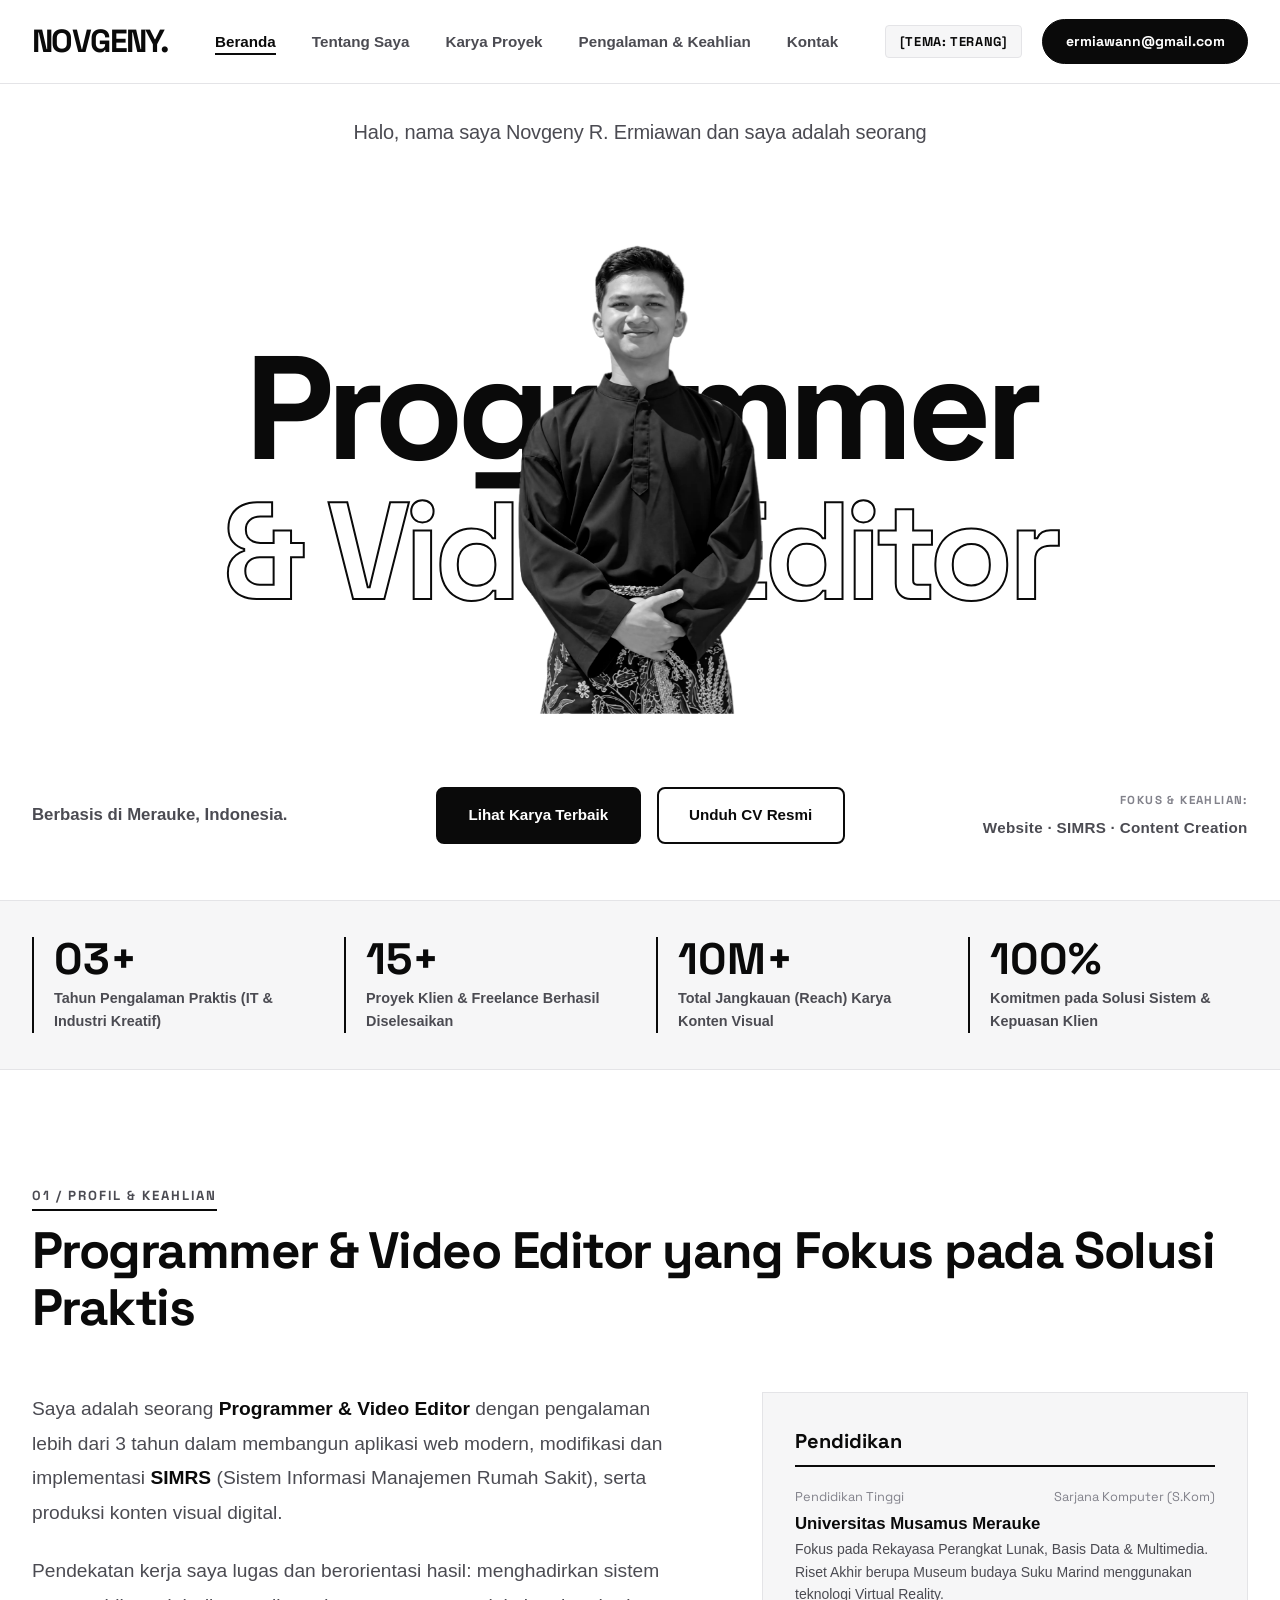
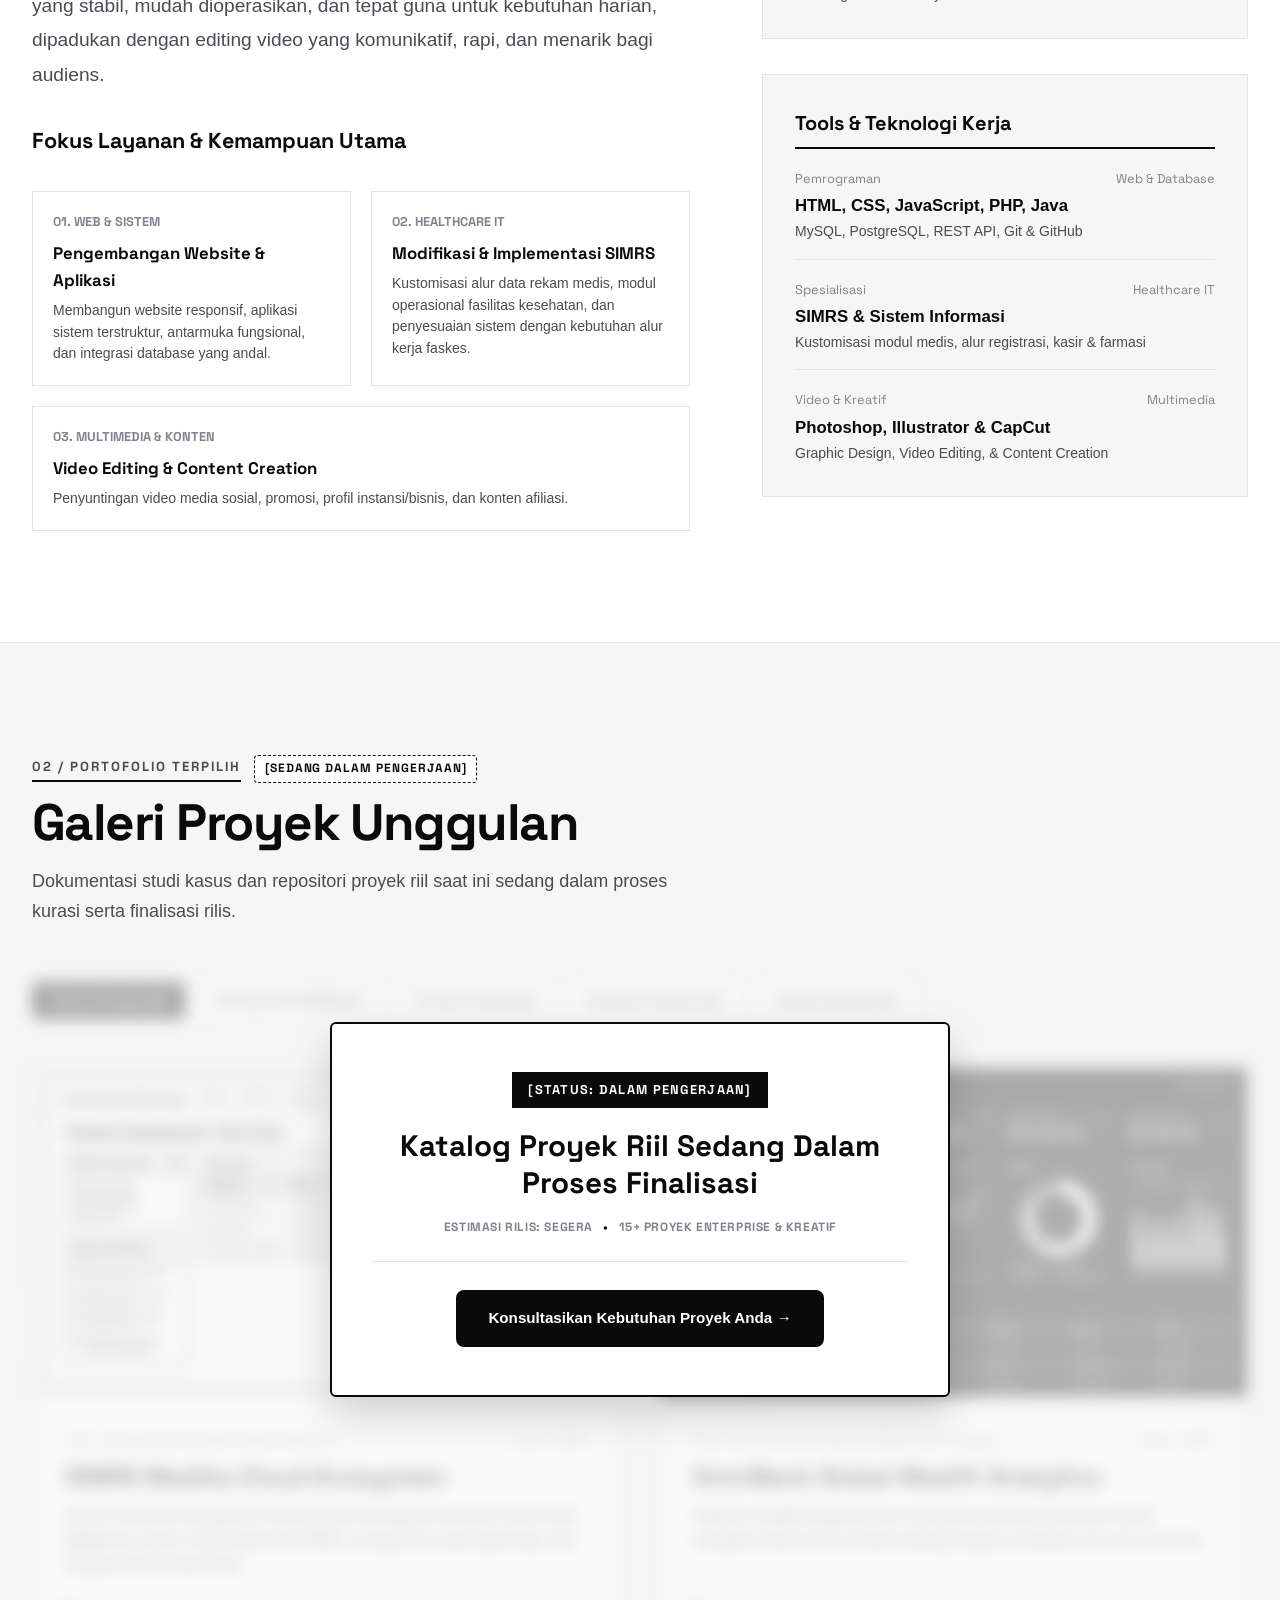
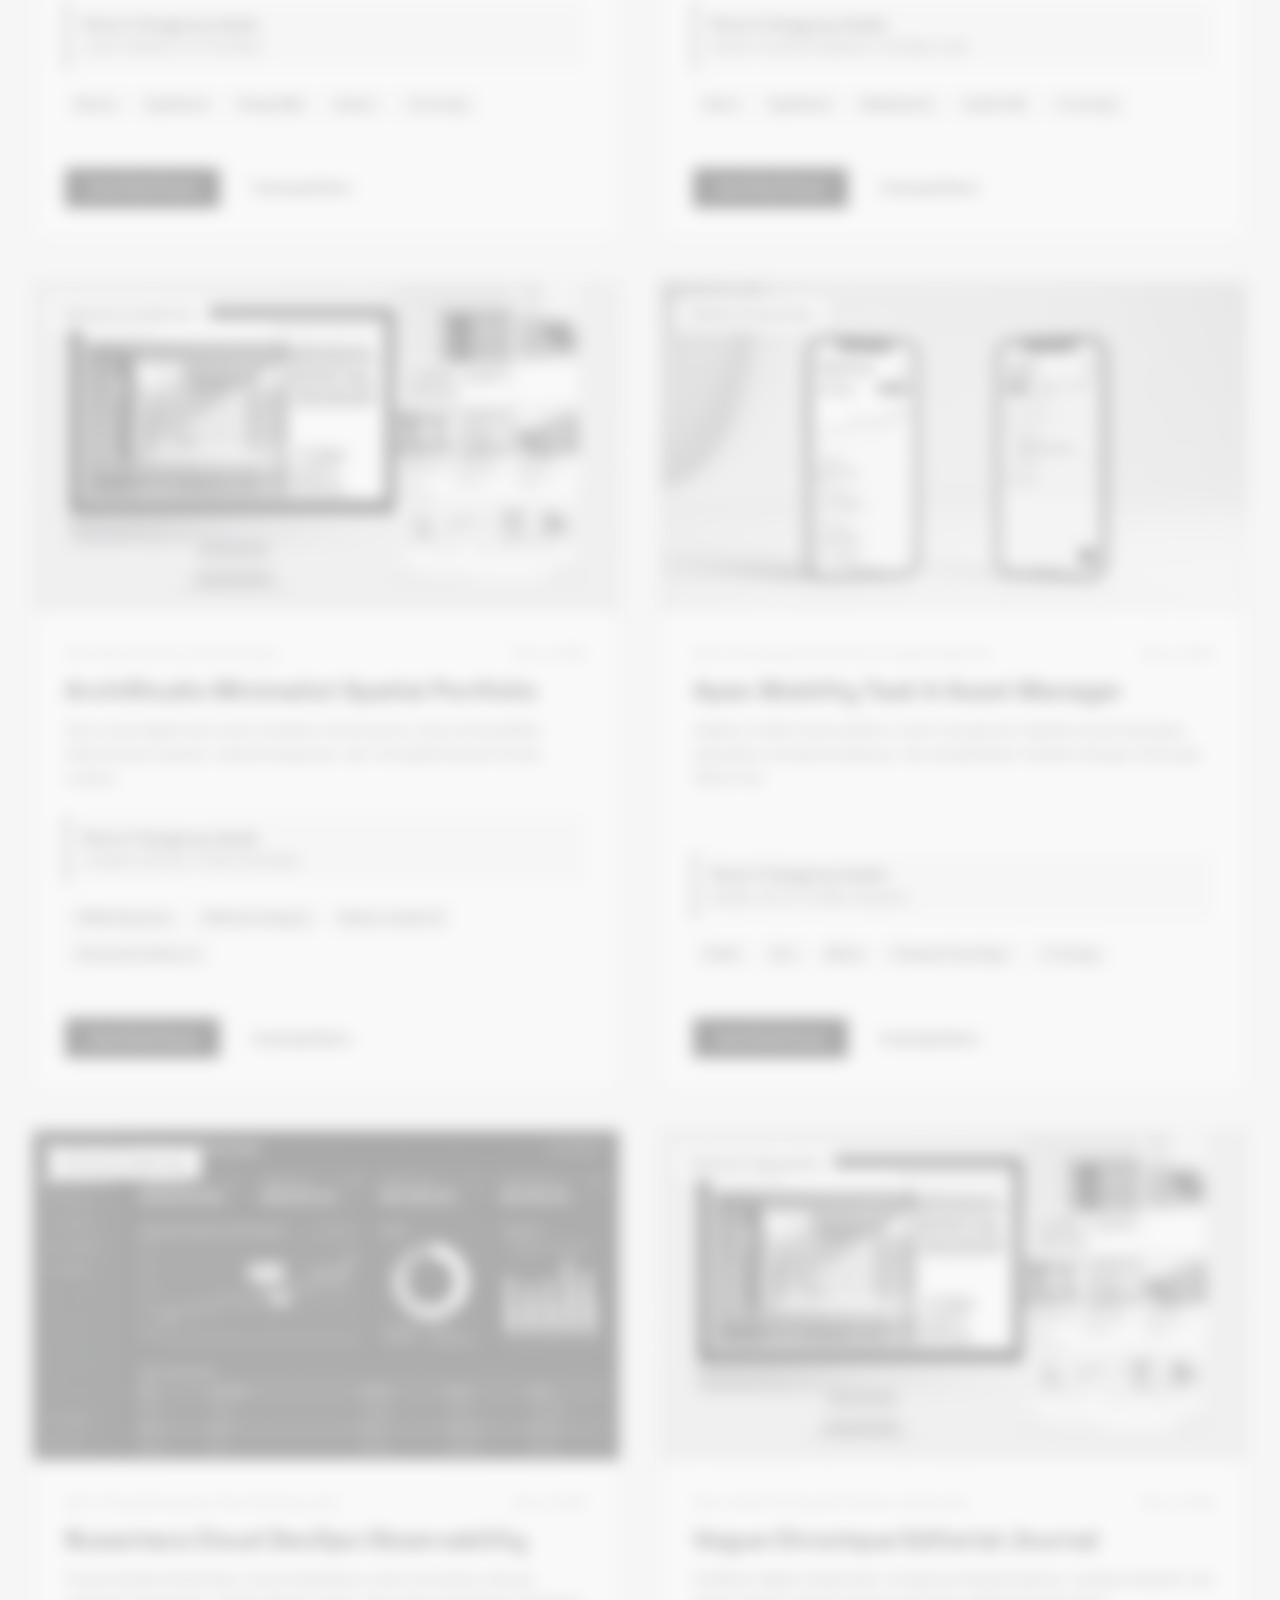
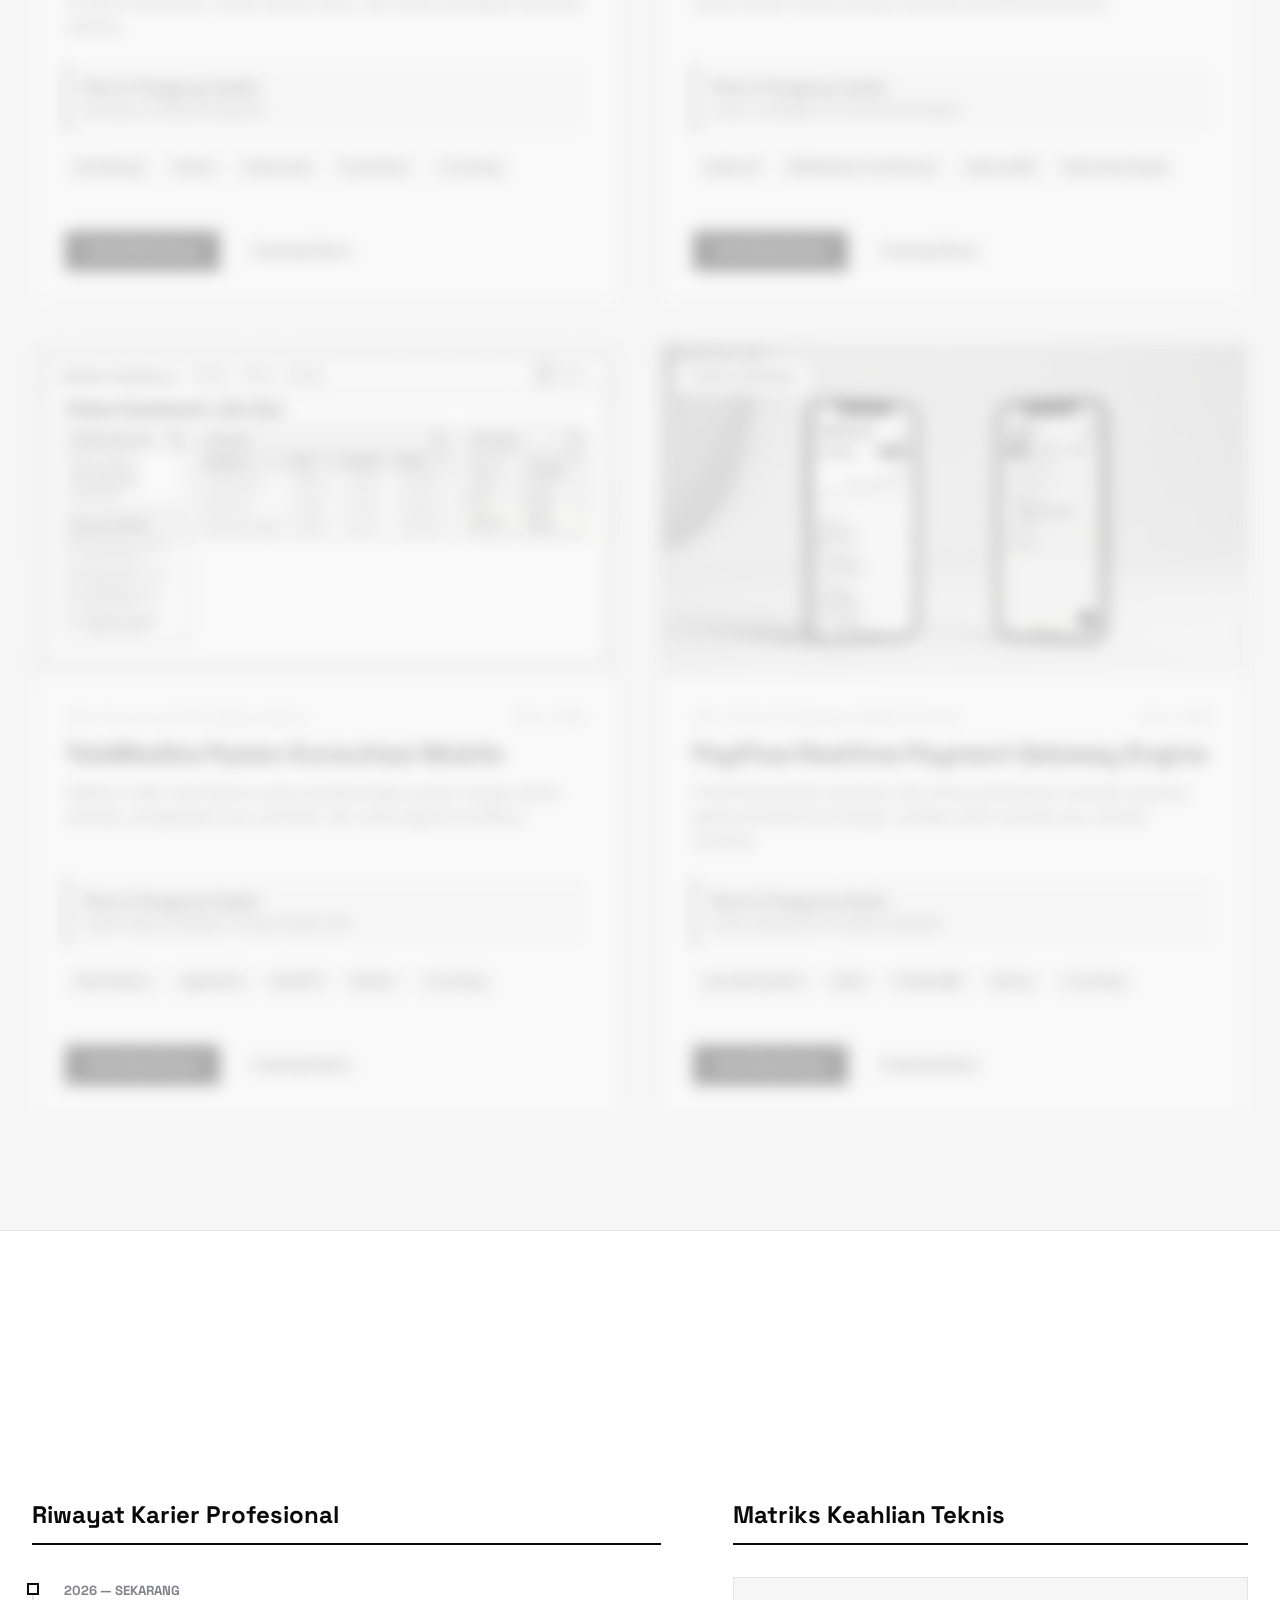
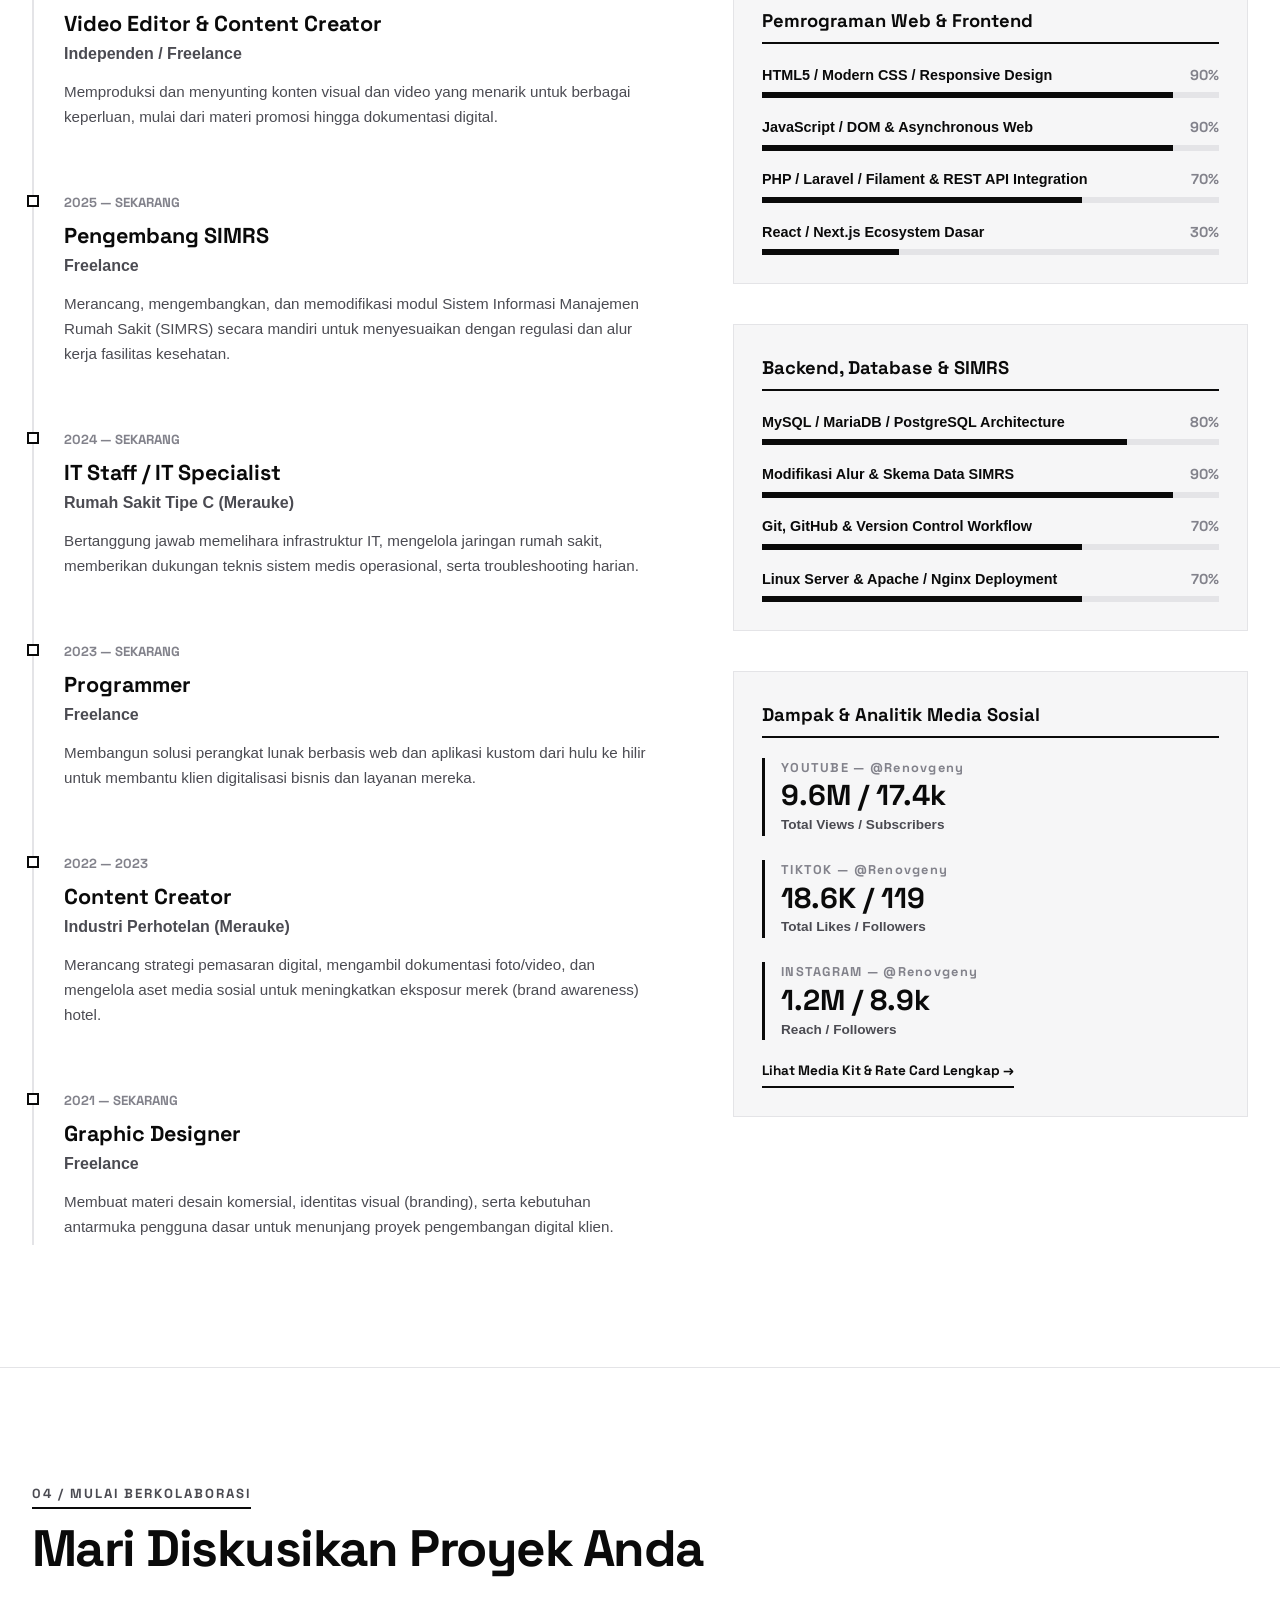
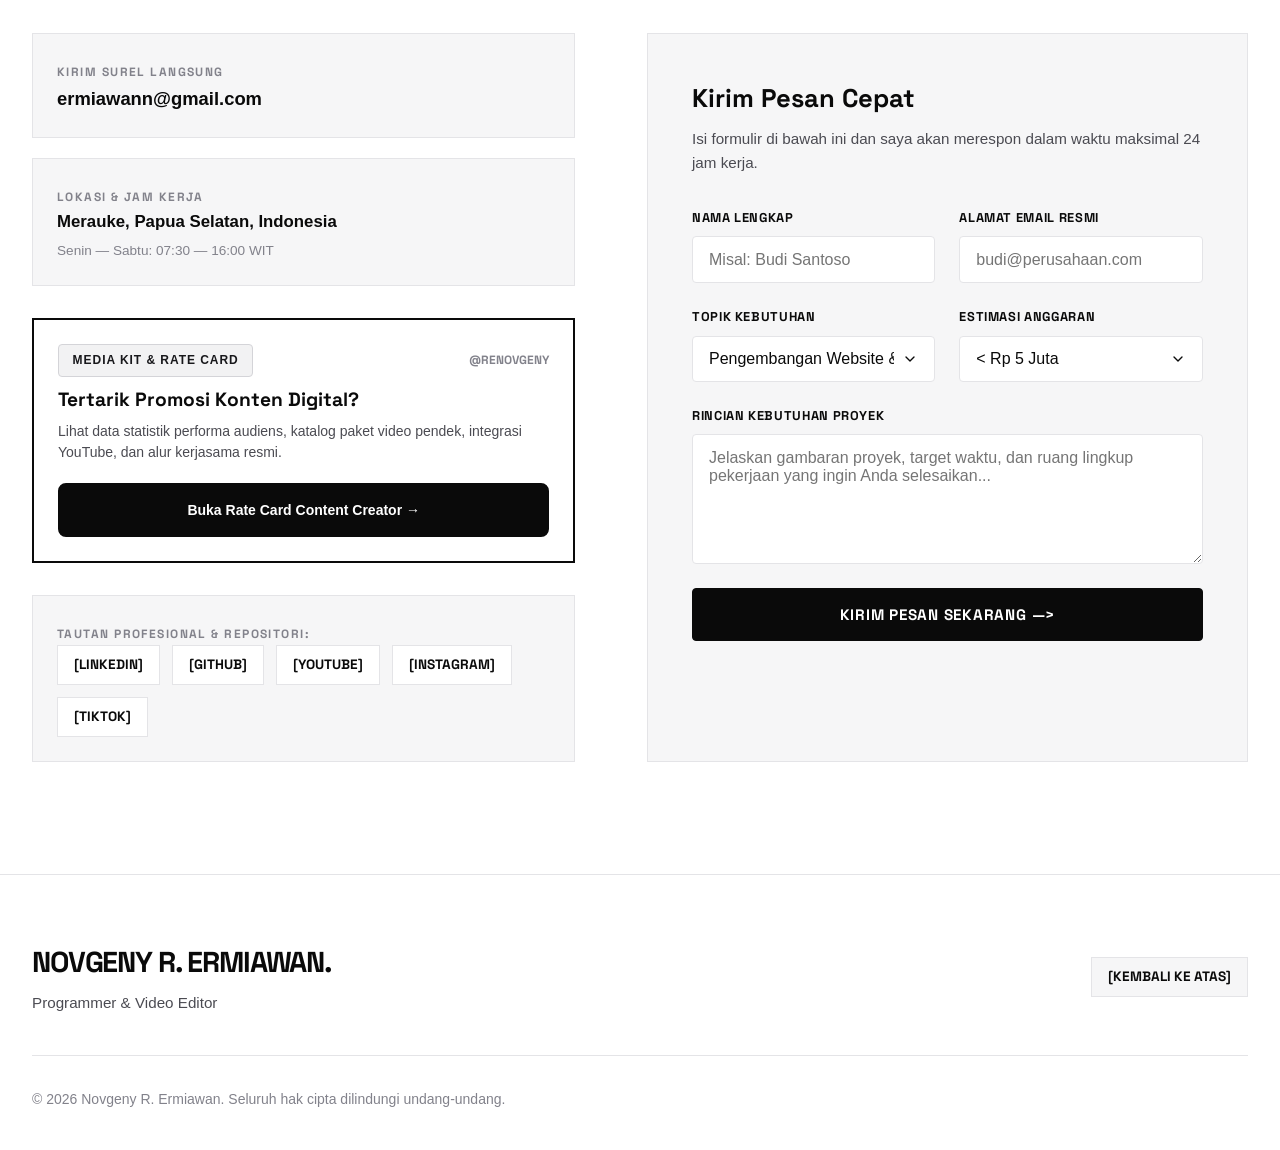
==== index.html @ 92c58985 "berikan penanda proyek rill masih dalam proses" ====
<!DOCTYPE html>
<html lang="id">

<head>
  <meta charset="UTF-8">
  <meta name="viewport" content="width=device-width, initial-scale=1.0">
  <title>Novgeny R. Ermiawan — Programmer & Video Editor</title>
  <meta name="description"
    content="Portofolio resmi Novgeny R. Ermiawan: Programmer, Video Editor, dan Fullstack Developer yang berfokus pada website, SIMRS terintegrasi, dan content creation.">
  <meta name="keywords"
    content="Programmer, Video Editor, Fullstack Developer, Web Designer, SIMRS, Content Creation, Portofolio Novgeny R. Ermiawan">
  <meta name="author" content="Novgeny R. Ermiawan">

  <!-- Favicon / Tab Icon -->
  <link rel="icon" type="image/png" href="assets/images/logo.png">
  <link rel="apple-touch-icon" href="assets/images/logo.png">

  <!-- Google Fonts: Inter, Space Grotesk, Plus Jakarta Sans -->
  <link rel="preconnect" href="https://fonts.googleapis.com">
  <link rel="preconnect" href="https://fonts.gstatic.com" crossorigin>
  <link href="https://fonts.googleapis.com/css2?family=Space+Grotesk:wght@300..700&display=swap" rel="stylesheet">
  <!-- <link
    href="https://fonts.googleapis.com/css2?family=Plus+Jakarta+Sans:wght@400;500;600;700;800&family=Space+Grotesk:wght@500;700&family=Inter:wght@700;800;900&display=swap"
    rel="stylesheet"> -->

  <!-- Custom Stylesheet (Zero gradients, Zero icons, Zero logos) -->
  <link rel="stylesheet" href="css/style.css?v=2.4">
</head>

<body>

  <!-- ==========================================================================
       TOP NAVIGATION BAR (Pure Typography, No Icons, No Graphic Logo)
       ========================================================================== -->
  <header class="header" id="top">
    <div class="container">
      <nav class="nav-wrapper">
        <!-- Pure Typography Wordmark (No Logo Graphic) -->
        <a href="#beranda" class="brand-name">
          Novgeny<span class="brand-dot">.</span>
        </a>

        <!-- Main Navigation Links -->
        <ul class="nav-links" id="navLinks">
          <li><a href="#beranda" class="nav-link active">Beranda</a></li>
          <li><a href="#tentang" class="nav-link">Tentang Saya</a></li>
          <li><a href="#proyek" class="nav-link">Karya Proyek</a></li>
          <li><a href="#pengalaman-keahlian" class="nav-link">Pengalaman & Keahlian</a></li>
          <!-- <li><a href="#testimoni" class="nav-link">Testimoni</a></li> -->
          <li><a href="#kontak" class="nav-link">Kontak</a></li>
        </ul>

        <!-- Action Items: Theme Toggle & Direct Contact Button -->
        <div class="nav-actions">
          <button class="theme-toggle-btn" id="themeToggleBtn" aria-label="Ganti Tema Tampilan">
            [TEMA: TERANG]
          </button>
          <a href="#kontak" class="nav-cta-btn nav-email-desktop">
            ermiawann@gmail.com
          </a>
          <button class="mobile-menu-btn" id="mobileMenuBtn" aria-label="Buka Menu Navigasi">
            [MENU]
          </button>
        </div>
      </nav>
    </div>
  </header>

  <!-- ==========================================================================
       HERO SECTION (Replicating exact layout and impact of reference image)
       ========================================================================== -->
  <section class="hero-section" id="beranda">
    <div class="container hero-top">
      <p class="hero-intro-text">
        Halo, nama saya <span class="hero-intro-nfame">Novgeny R. Ermiawan</span> dan saya adalah seorang
      </p>
    </div>

    <!-- Massive Typographic Poster Layer + Central Ofverlapping Portrait -->
    <div class="hero-center-stage">
      <div class="hero-typography-layer">
        <h1 class="hero-title-solid"><span class="hero-title-text" role="button" tabindex="0" title="Klik untuk membuat foto transparan &amp; blur">Programmer</span></h1>
        <h2 class="hero-title-outlined"><span class="hero-title-text" role="button" tabindex="0" title="Klik untuk membuat foto transparan &amp; blur">&amp; Video Editor</span></h2>
      </div>

      <!-- Center Portrait Photo (Layered above text with pure transparent cutout) -->
      <div class="hero-portrait-wrapper">
        <img src="assets/images/hero_portrait_renov.webp"
          alt="Foto Profil Novgeny R. Ermiawan - Programmer & Video Editor" class="hero-portrait-img">
      </div>
    </div>

    <!-- Hero Bottom Bar: Location, Dual CTAs, Clients List -->
    <div class="container hero-bottom-grid">
      <div class="hero-location-text">
        Berbasis di Merauke, Indonesia.
      </div>

      <div class="hero-cta-group">
        <a href="#proyek" class="btn-hero-solid">
          Lihat Karya Terbaik
        </a>
        <a href="#" class="btn-hero-outline" data-action="download-cv">
          Unduh CV Resmi
        </a>
      </div>

      <div class="hero-clients-block">
        <span class="hero-clients-label">Fokus &amp; Keahlian:</span>
        <span class="hero-clients-list">Website &middot; SIMRS &middot; Content Creation</span>
      </div>
    </div>
  </section>

  <!-- ==========================================================================
       QUICK METRICS STRIP
       ========================================================================== -->
  <section class="metrics-strip">
    <div class="container">
      <div class="metrics-grid">
        <div class="metric-card">
          <div class="metric-number">03+</div>
          <div class="metric-label">Tahun Pengalaman Praktis (IT &amp; Industri Kreatif)</div>
        </div>
        <div class="metric-card">
          <div class="metric-number">15+</div>
          <div class="metric-label">Proyek Klien &amp; Freelance Berhasil Diselesaikan</div>
        </div>
        <div class="metric-card">
          <div class="metric-number">10M+</div>
          <div class="metric-label">Total Jangkauan (Reach) Karya Konten Visual</div>
        </div>
        <div class="metric-card">
          <div class="metric-number">100%</div>
          <div class="metric-label">Komitmen pada Solusi Sistem &amp; Kepuasan Klien</div>
        </div>
      </div>
    </div>
  </section>

  <!-- ==========================================================================
       TENTANG SAYA (About Page / Section)
       ========================================================================== -->
  <section class="about-section" id="tentang">
    <div class="container">
      <div class="section-header">
        <span class="section-label">01 / Profil &amp; Keahlian</span>
        <h2 class="section-title">Programmer &amp; Video Editor yang Fokus pada Solusi Praktis</h2>
      </div>

      <div class="about-grid">
        <!-- Main Bio & Practical Focus -->
        <div class="about-bio-col">
          <p class="about-main-text">
            Saya adalah seorang <strong>Programmer &amp; Video Editor</strong> dengan pengalaman lebih dari 3 tahun
            dalam membangun aplikasi web modern, modifikasi dan implementasi <strong>SIMRS</strong> (Sistem Informasi
            Manajemen Rumah Sakit), serta produksi konten visual digital.
          </p>
          <p class="about-main-text">
            Pendekatan kerja saya lugas dan berorientasi hasil: menghadirkan sistem yang stabil, mudah dioperasikan,
            dan tepat guna untuk kebutuhan harian, dipadukan dengan editing video yang komunikatif, rapi, dan menarik bagi
            audiens.
          </p>

          <!-- Fokus Layanan & Kemampuan Utama -->
          <h3 style="font-family: var(--font-display); font-size: 1.35rem; font-weight: 800; margin-top: 2rem;">
            Fokus Layanan &amp; Kemampuan Utama
          </h3>
          <div class="values-grid">
            <div class="value-card">
              <span class="value-number">01. WEB &amp; SISTEM</span>
              <h4 class="value-heading">Pengembangan Website &amp; Aplikasi</h4>
              <p class="value-text">Membangun website responsif, aplikasi sistem terstruktur, antarmuka fungsional, dan
                integrasi database yang andal.</p>
            </div>
            <div class="value-card">
              <span class="value-number">02. HEALTHCARE IT</span>
              <h4 class="value-heading">Modifikasi &amp; Implementasi SIMRS</h4>
              <p class="value-text">Kustomisasi alur data rekam medis, modul operasional fasilitas kesehatan, dan
                penyesuaian sistem dengan kebutuhan alur kerja faskes.</p>
            </div>
            <div class="value-card" style="grid-column: 1 / -1;">
              <span class="value-number">03. MULTIMEDIA &amp; KONTEN</span>
              <h4 class="value-heading">Video Editing &amp; Content Creation</h4>
              <p class="value-text">Penyuntingan video media sosial, promosi, profil instansi/bisnis, dan konten afiliasi.</p>
            </div>
          </div>
        </div>

        <!-- Sidebar: Education, Tools & Stack, Interests -->
        <div class="about-side-panel">
          <!-- Pendidikan Formal -->
          <div class="side-card">
            <h3 class="side-card-title">Pendidikan</h3>
            <div class="item-list">
              <div class="list-item">
                <div class="item-meta">
                  <span>Pendidikan Tinggi</span>
                  <span>Sarjana Komputer (S.Kom)</span>
                </div>
                <h4 class="item-title">Universitas Musamus Merauke</h4>
                <p class="item-sub">Fokus pada Rekayasa Perangkat Lunak, Basis Data &amp; Multimedia. Riset Akhir berupa Museum budaya Suku Marind menggunakan teknologi Virtual Reality.</p>
                <!-- <p style="font-size: 0.825rem; color: var(--text-muted); margin-top: 0.35rem;">
                  Terbiasa memecahkan masalah logika sistem dan alur kerja digital praktis.
                </p> -->
              </div>
            </div>
          </div>

          <!-- Tools & Teknologi Kerja -->
          <div class="side-card">
            <h3 class="side-card-title">Tools &amp; Teknologi Kerja</h3>
            <div class="item-list">
              <div class="list-item">
                <div class="item-meta">
                  <span>Pemrograman</span>
                  <span>Web &amp; Database</span>
                </div>
                <h4 class="item-title">HTML, CSS, JavaScript, PHP, Java</h4>
                <p class="item-sub">MySQL, PostgreSQL, REST API, Git &amp; GitHub</p>
              </div>

              <div class="list-item">
                <div class="item-meta">
                  <span>Spesialisasi</span>
                  <span>Healthcare IT</span>
                </div>
                <h4 class="item-title">SIMRS &amp; Sistem Informasi</h4>
                <p class="item-sub">Kustomisasi modul medis, alur registrasi, kasir &amp; farmasi</p>
              </div>

              <div class="list-item">
                <div class="item-meta">
                  <span>Video &amp; Kreatif</span>
                  <span>Multimedia</span>
                </div>
                <h4 class="item-title">Photoshop, Illustrator &amp; CapCut</h4>
                <p class="item-sub">Graphic Design, Video Editing, &amp; Content Creation</p>
              </div>
            </div>
          </div>
        </div>
      </div>
    </div>
  </section>

  <!-- ==========================================================================
       KARYA & PROYEK TERBAIK (Portfolio / Projects Gallery)
       ========================================================================== -->
  <section class="projects-section" id="proyek">
    <div class="container">
      <div class="section-header">
        <div class="section-label-group">
          <span class="section-label">02 / Portofolio Terpilih</span>
          <span class="wip-status-tag">[SEDANG DALAM PENGERJAAN]</span>
        </div>
        <h2 class="section-title">Galeri Proyek Unggulan</h2>
        <p class="section-subtitle">
          Dokumentasi studi kasus dan repositori proyek riil saat ini sedang dalam proses kurasi serta finalisasi rilis.
        </p>
      </div>

      <!-- Gallery Showcase Wrapper with Under-Construction (WIP) State -->
      <div class="projects-gallery-showcase is-wip">
        <!-- Blurred Inner Content (Filter Bar & Projects Grid) -->
        <div class="projects-gallery-blurred" aria-hidden="true">
          <!-- Filter Kategori Proyek (Pure Text Buttons, No Icons) -->
          <div class="portfolio-filter-bar">
            <button class="filter-btn active" data-filter="all" tabindex="-1">Semua Proyek (00)</button>
            <button class="filter-btn" data-filter="enterprise" tabindex="-1">Enterprise &amp; SIMRS (00)</button>
            <button class="filter-btn" data-filter="fintech" tabindex="-1">FinTech &amp; UI/UX (00)</button>
            <button class="filter-btn" data-filter="editorial" tabindex="-1">Editorial &amp; Desain (00)</button>
            <button class="filter-btn" data-filter="mobile" tabindex="-1">Aplikasi Mobile (00)</button>
          </div>

          <!-- Dynamic Projects Grid -->
          <div class="projects-grid" id="projectsGrid">
            <!-- Rendered by JavaScript -->
          </div>
        </div>

        <!-- Sticky Centered WIP Notice Card -->
        <div class="projects-wip-overlay">
          <div class="projects-wip-card">
            <div class="wip-badge-wrap">
              <span class="wip-badge">[STATUS: DALAM PENGERJAAN]</span>
            </div>
            <h3 class="wip-title">Katalog Proyek Riil Sedang Dalam Proses Finalisasi</h3>
            <div class="wip-meta-strip">
              <span class="wip-meta-item">ESTIMASI RILIS: SEGERA</span>
              <span class="wip-meta-dot">&bull;</span>
              <span class="wip-meta-item">15+ PROYEK ENTERPRISE &amp; KREATIF</span>
            </div>
            <div class="wip-cta-wrap">
              <a href="#kontak" class="btn-hero-solid">
                Konsultasikan Kebutuhan Proyek Anda &rarr;
              </a>
            </div>
          </div>
        </div>
      </div>
    </div>
  </section>

  <!-- ==========================================================================
       PENGALAMAN & KETERAMPILAN (Experience & Skills)
       ========================================================================== -->
  <section class="experience-skills-section" id="pengalaman-keahlian">
    <div class="container">
      <div class="section-header">
        <span class="section-label">03 / Rekam Jejak &amp; Kapabilitas</span>
        <h2 class="section-title">Alur Karier &amp; Penguasaan Teknis</h2>
      </div>

      <div class="exp-skills-grid">
        <!-- Career Timeline Infographic (Editorial Line Timeline, No Icons) -->
        <div class="timeline-column">
          <h3
            style="font-family: var(--font-display); font-size: 1.5rem; font-weight: 800; margin-bottom: 2rem; border-bottom: 2px solid var(--border-dark); padding-bottom: 0.5rem;">
            Riwayat Karier Profesional
          </h3>

          <div class="timeline-list">
            <!-- Timeline Item 1 -->
            <div class="timeline-item">
              <span class="timeline-period">2026 &mdash; SEKARANG</span>
              <h4 class="timeline-role">Video Editor &amp; Content Creator</h4>
              <div class="timeline-company">Independen / Freelance</div>
              <p class="timeline-desc">
                Memproduksi dan menyunting konten visual dan video yang menarik untuk berbagai keperluan, mulai dari materi promosi hingga dokumentasi digital.
              </p>
            </div>

            <!-- Timeline Item 2 -->
            <div class="timeline-item">
              <span class="timeline-period">2025 &mdash; SEKARANG</span>
              <h4 class="timeline-role">Pengembang SIMRS</h4>
              <div class="timeline-company">Freelance</div>
              <p class="timeline-desc">
                Merancang, mengembangkan, dan memodifikasi modul Sistem Informasi Manajemen Rumah Sakit (SIMRS) secara mandiri untuk menyesuaikan dengan regulasi dan alur kerja fasilitas kesehatan.
              </p>
            </div>

            <!-- Timeline Item 3 -->
            <div class="timeline-item">
              <span class="timeline-period">2024 &mdash; SEKARANG</span>
              <h4 class="timeline-role">IT Staff / IT Specialist</h4>
              <div class="timeline-company">Rumah Sakit Tipe C (Merauke)</div>
              <p class="timeline-desc">
                Bertanggung jawab memelihara infrastruktur IT, mengelola jaringan rumah sakit, memberikan dukungan teknis sistem medis operasional, serta troubleshooting harian.
              </p>
            </div>

            <!-- Timeline Item 4 -->
            <div class="timeline-item">
              <span class="timeline-period">2023 &mdash; SEKARANG</span>
              <h4 class="timeline-role">Programmer</h4>
              <div class="timeline-company">Freelance</div>
              <p class="timeline-desc">
                Membangun solusi perangkat lunak berbasis web dan aplikasi kustom dari hulu ke hilir untuk membantu klien digitalisasi bisnis dan layanan mereka.
              </p>
            </div>

            <!-- Timeline Item 5 -->
            <div class="timeline-item">
              <span class="timeline-period">2022 &mdash; 2023</span>
              <h4 class="timeline-role">Content Creator</h4>
              <div class="timeline-company">Industri Perhotelan (Merauke)</div>
              <p class="timeline-desc">
                Merancang strategi pemasaran digital, mengambil dokumentasi foto/video, dan mengelola aset media sosial untuk meningkatkan eksposur merek (brand awareness) hotel.
              </p>
            </div>

            <!-- Timeline Item 6 -->
            <div class="timeline-item">
              <span class="timeline-period">2021 &mdash; SEKARANG</span>
              <h4 class="timeline-role">Graphic Designer</h4>
              <div class="timeline-company">Freelance</div>
              <p class="timeline-desc">
                Membuat materi desain komersial, identitas visual (branding), serta kebutuhan antarmuka pengguna dasar untuk menunjang proyek pengembangan digital klien.
              </p>
            </div>
          </div>
        </div>

        <!-- Technical Skills Breakdown -->
        <div class="skills-column">
          <h3
            style="font-family: var(--font-display); font-size: 1.5rem; font-weight: 800; margin-bottom: 2rem; border-bottom: 2px solid var(--border-dark); padding-bottom: 0.5rem;">
            Matriks Keahlian Teknis
          </h3>

          <div class="skills-wrapper">
            <!-- Kuadran 1: Pemrograman Web & Frontend -->
            <div class="skill-category-box">
              <div class="skill-category-title">
                <span>Pemrograman Web &amp; Frontend</span>
              </div>
              <div class="skill-bars-list">
                <div class="skill-bar-item">
                  <div class="skill-info">
                    <span class="skill-name">HTML5 / Modern CSS / Responsive Design</span>
                    <span class="skill-percent">90%</span>
                  </div>
                  <div class="skill-track">
                    <div class="skill-fill" style="width: 90%;"></div>
                  </div>
                </div>

                <div class="skill-bar-item">
                  <div class="skill-info">
                    <span class="skill-name">JavaScript / DOM &amp; Asynchronous Web</span>
                    <span class="skill-percent">90%</span>
                  </div>
                  <div class="skill-track">
                    <div class="skill-fill" style="width: 90%;"></div>
                  </div>
                </div>

                <div class="skill-bar-item">
                  <div class="skill-info">
                    <span class="skill-name">PHP / Laravel / Filament &amp; REST API Integration</span>
                    <span class="skill-percent">70%</span>
                  </div>
                  <div class="skill-track">
                    <div class="skill-fill" style="width: 70%;"></div>
                  </div>
                </div>

                <div class="skill-bar-item">
                  <div class="skill-info">
                    <span class="skill-name">React / Next.js Ecosystem Dasar</span>
                    <span class="skill-percent">30%</span>
                  </div>
                  <div class="skill-track">
                    <div class="skill-fill" style="width: 30%;"></div>
                  </div>
                </div>
              </div>
            </div>

            <!-- Kuadran 2: Backend, Database & SIMRS -->
            <div class="skill-category-box">
              <div class="skill-category-title">
                <span>Backend, Database &amp; SIMRS</span>
              </div>
              <div class="skill-bars-list">
                <div class="skill-bar-item">
                  <div class="skill-info">
                    <span class="skill-name">MySQL / MariaDB / PostgreSQL Architecture</span>
                    <span class="skill-percent">80%</span>
                  </div>
                  <div class="skill-track">
                    <div class="skill-fill" style="width: 80%;"></div>
                  </div>
                </div>

                <div class="skill-bar-item">
                  <div class="skill-info">
                    <span class="skill-name">Modifikasi Alur &amp; Skema Data SIMRS</span>
                    <span class="skill-percent">90%</span>
                  </div>
                  <div class="skill-track">
                    <div class="skill-fill" style="width: 90%;"></div>
                  </div>
                </div>

                <div class="skill-bar-item">
                  <div class="skill-info">
                    <span class="skill-name">Git, GitHub &amp; Version Control Workflow</span>
                    <span class="skill-percent">70%</span>
                  </div>
                  <div class="skill-track">
                    <div class="skill-fill" style="width: 70%;"></div>
                  </div>
                </div>

                <div class="skill-bar-item">
                  <div class="skill-info">
                    <span class="skill-name">Linux Server &amp; Apache / Nginx Deployment</span>
                    <span class="skill-percent">70%</span>
                  </div>
                  <div class="skill-track">
                    <div class="skill-fill" style="width: 70%;"></div>
                  </div>
                </div>
              </div>
            </div>

            <!-- Kuadran 3: Social Media Analytics -->
            <div class="skill-category-box">
              <div class="skill-category-title">
                <span>Dampak &amp; Analitik Media Sosial</span>
              </div>
              <div class="social-metrics-group">
                <div class="social-metric-item">
                  <span class="social-metric-platform">YOUTUBE &mdash; @Renovgeny</span>
                  <span class="social-metric-value">9.6M / 17.4k</span>
                  <span class="social-metric-label">Total Views / Subscribers</span>
                </div>
                <div class="social-metric-item">
                  <span class="social-metric-platform">TIKTOK &mdash; @Renovgeny</span>
                  <span class="social-metric-value">18.6K / 119</span>
                  <span class="social-metric-label">Total Likes / Followers</span>
                </div>
                <div class="social-metric-item">
                  <span class="social-metric-platform">INSTAGRAM &mdash; @Renovgeny</span>
                  <span class="social-metric-value">1.2M / 8.9k</span>
                  <span class="social-metric-label">Reach / Followers</span>
                </div>
              </div>
              <a href="rate-card/" class="btn-rate-card-link">
                Lihat Media Kit &amp; Rate Card Lengkap &rarr;
              </a>
            </div>
          </div>
        </div>
      </div>
    </div>
  </section>

  <!-- ==========================================================================
       BUKTI SOSIAL (Testimoni & Rekomendasi Profesional)
       ========================================================================== 
  <section class="testimonials-section" id="testimoni">
    <div class="container">
      <div class="section-header">
        <span class="section-label">04 / Kredibilitas &amp; Rekomendasi</span>
        <h2 class="section-title">Apa Kata Klien &amp; Rekan Kerja</h2>
        <p class="section-subtitle">
          Testimoni langsung dari para pemimpin teknologi, direktur rumah sakit, dan pimpinan produk yang pernah
          berkolaborasi bersama saya.
        </p>
      </div>

      <div class="testimonials-grid">
        <div class="testimonial-card">
          <div class="testimonial-quote-mark">&ldquo;</div> 
          <p class="testimonial-text">
            Novgeny memiliki pemahaman arsitektur perangkat lunak yang langka. Dia tidak hanya membangun antarmuka yang
            sangat indah dan cepat, tetapi juga merancang struktur kode yang mudah dipelihara oleh tim kami. Kinerja
            modul SIMRS kami meningkat drastis di bawah arahannya.
          </p>
          <div class="testimonial-author-box">
            <div class="author-name">dr. Hendra Wicaksono, Sp.PK</div>
            <div class="author-title">Direktur Operasional &amp; IT Medis</div>
            <div class="author-company">Konsorsium RS Swasta Indonesia</div>
          </div>
        </div>

        <div class="testimonial-card">
          <div class="testimonial-quote-mark">&ldquo;</div>
          <p class="testimonial-text">
            Dalam dunia perbankan digital di mana stabilitas dan ketepatan data adalah taruhannya, kemampuan Novgeny
            mengeksekusi visualisasi finansial tanpa framework bloated adalah sebuah mahakarya teknis. Sangat
            profesional dan tepat janji.
          </p>
          <div class="testimonial-author-box">
            <div class="author-name">Raymond Chandra</div>
            <div class="author-title">Vice President of Engineering</div>
            <div class="author-company">FinTech Nusantara Holdings</div>
          </div>
        </div>

        <div class="testimonial-card">
          <div class="testimonial-quote-mark">&ldquo;</div>
          <p class="testimonial-text">
            Novgeny memahami bahwa desain bukan sekadar hiasan kosmetik. Filosofi tipografinya yang ketat dan efisiensi
            baris kodenya membawa situs editorial kami memenangkan penghargaan internasional dan mencetak rekor skor
            Core Web Vitals 100/100.
          </p>
          <div class="testimonial-author-box">
            <div class="author-name">Siti Nurhaliza Putri</div>
            <div class="author-title">Head of Creative &amp; Product Design</div>
            <div class="author-company">Studio Ruang Kontemporer</div>
          </div>
        </div>
      </div>
    </div>
  </section>
  -->

  <!-- ==========================================================================
       HALAMAN KONTAK (Contact Section & Interactive Direct Message Form)
       ========================================================================== -->
  <section class="contact-section" id="kontak">
    <div class="container">
      <div class="section-header">
        <span class="section-label">04 / Mulai Berkolaborasi</span>
        <h2 class="section-title">Mari Diskusikan Proyek Anda</h2>
        <!-- <p class="section-subtitle">
          Apakah Anda membutuhkan arsitektur sistem enterprise baru, perancangan antarmuka berkecepatan tinggi, atau
          konsultasi rekayasa perangkat lunak? Kirimkan pesan sekarang.
        </p> -->
      </div>

      <div class="contact-grid">
        <!-- Direct Contact Details & Pure-Text Social Links -->
        <div class="contact-info-panel">
          <div class="contact-cards-list">
            <div class="contact-item-card">
              <span class="contact-card-label">Kirim Surel Langsung</span>
              <a href="mailto:ermiawann@gmail.com" class="contact-card-value">ermiawann@gmail.com</a>
            </div>


            <div class="contact-item-card">
              <span class="contact-card-label">Lokasi &amp; Jam Kerja</span>
              <div style="font-weight: 700; color: var(--text-primary); font-size: 1.05rem;">
                Merauke, Papua Selatan, Indonesia
              </div>
              <div style="font-size: 0.85rem; color: var(--text-muted); margin-top: 0.25rem;">
                Senin &mdash; Sabtu: 07:30 &mdash; 16:00 WIT
              </div>
            </div>
          </div>

          <!-- Rate Card Content Creator CTA Button -->
          <div class="contact-item-card" style="border: 2px solid var(--border-dark); background-color: var(--bg-card); padding: 1.5rem;">
            <div style="display: flex; justify-content: space-between; align-items: center; margin-bottom: 0.5rem;">
              <span class="badge">MEDIA KIT &amp; RATE CARD</span>
              <span style="font-family: var(--font-mono); font-size: 0.75rem; color: var(--text-muted); font-weight: 700;">@RENOVGENY</span>
            </div>
            <div style="font-family: var(--font-display); font-size: 1.2rem; font-weight: 800; color: var(--text-primary); margin-bottom: 0.35rem;">
              Tertarik Promosi Konten Digital?
            </div>
            <p style="font-size: 0.875rem; color: var(--text-secondary); line-height: 1.5; margin-bottom: 1.25rem;">
              Lihat data statistik performa audiens, katalog paket video pendek, integrasi YouTube, dan alur kerjasama resmi.
            </p>
            <a href="rate-card/" class="btn-hero-solid" style="display: block; text-align: center; width: 100%; padding: 0.85rem 1.25rem; font-size: 0.875rem;">
              Buka Rate Card Content Creator &rarr;
            </a>
          </div>

          <!-- Pure Text Social Media Links (No Icons) -->
          <div class="social-links-block">
            <span class="social-links-label">Tautan Profesional &amp; Repositori:</span>
            <div class="social-text-links">
              <a href="https://www.linkedin.com/in/novgeny-ermiawan" target="_blank" rel="noopener" class="social-btn">[LINKEDIN]</a>
              <a href="https://github.com/Renov30" target="_blank" rel="noopener" class="social-btn">[GITHUB]</a>
              <a href="https://youtube.com/@Renovgeny" target="_blank" rel="noopener" class="social-btn">[YOUTUBE]</a>
              <a href="https://www.instagram.com/renovgeny/" target="_blank" rel="noopener" class="social-btn">[INSTAGRAM]</a>
              <a href="https://www.tiktok.com/@renovgenyy" target="_blank" rel="noopener" class="social-btn">[TIKTOK]</a>
            </div>
          </div>
        </div>

        <!-- Direct Contact Form -->
        <div class="contact-form-panel">
          <h3 class="form-title">Kirim Pesan Cepat</h3>
          <p class="form-subtitle">Isi formulir di bawah ini dan saya akan merespon dalam waktu maksimal 24 jam kerja.
          </p>

          <form id="contactForm" class="contact-form" onsubmit="return false;">
            <div class="form-row">
              <div class="form-group">
                <label for="senderName" class="form-label">Nama Lengkap</label>
                <input type="text" id="senderName" name="name" class="form-input" placeholder="Misal: Budi Santoso" required>
              </div>

              <div class="form-group">
                <label for="senderEmail" class="form-label">Alamat Email Resmi</label>
                <input type="email" id="senderEmail" name="email" class="form-input" placeholder="budi@perusahaan.com" required>
              </div>
            </div>

            <div class="form-row">
              <div class="form-group">
                <label for="msgSubject" class="form-label">Topik Kebutuhan</label>
                <select id="msgSubject" name="subject" class="form-select">
                  <option value="Pengembangan Website & Aplikasi Web">Pengembangan Website &amp; Aplikasi Web</option>
                  <option value="Modifikasi & Implementasi SIMRS">Modifikasi &amp; Implementasi SIMRS</option>
                  <option value="Video Editing & Content Creation">Video Editing &amp; Content Creation</option>
                  <option value="Konsultasi IT & Teknis">Konsultasi IT &amp; Teknis</option>
                  <option value="Lainnya">Lainnya</option>
                </select>
              </div>

              <div class="form-group">
                <label for="budgetRange" class="form-label">Estimasi Anggaran</label>
                <select id="budgetRange" name="budget" class="form-select">
                  <option value="Di bawah Rp 5 Juta">&lt; Rp 5 Juta</option>
                  <option value="Rp 5 Juta - Rp 15 Juta">Rp 5 Juta &mdash; Rp 15 Juta</option>
                  <option value="Rp 15 Juta - Rp 30 Juta">Rp 15 Juta &mdash; Rp 30 Juta</option>
                  <option value="Fleksibel / Sesuai Kesepakatan">Fleksibel / Sesuai Kesepakatan</option>
                </select>
              </div>
            </div>

            <div class="form-group">
              <label for="senderMessage" class="form-label">Rincian Kebutuhan Proyek</label>
              <textarea id="senderMessage" name="message" class="form-textarea"
                placeholder="Jelaskan gambaran proyek, target waktu, dan ruang lingkup pekerjaan yang ingin Anda selesaikan..."
                required></textarea>
            </div>

            <button type="submit" class="btn-form-submit">
              KIRIM PESAN SEKARANG &mdash;&gt;
            </button>
          </form>
        </div>
      </div>
    </div>
  </section>

  <!-- ==========================================================================
       FOOTER
       ========================================================================== -->
  <footer class="footer">
    <div class="container">
      <div class="footer-top-row">
        <div>
          <div class="footer-brand">Novgeny R. Ermiawan.</div>
          <div style="font-size: 0.95rem; color: var(--text-secondary); margin-top: 0.35rem;">
            Programmer &amp; Video Editor
          </div>
        </div>

        <a href="#top" class="footer-back-to-top" aria-label="Kembali ke atas">
          [KEMBALI KE ATAS]
        </a>
      </div>

      <div class="footer-bottom-row">
        <div>
          &copy; 2026 Novgeny R. Ermiawan. Seluruh hak cipta dilindungi undang-undang.
        </div>
      </div>
    </div>
  </footer>

  <!-- ==========================================================================
       MODAL OVERLAY (Studi Kasus Proyek & Ringkasan Detail)
       ========================================================================== -->
  <div class="modal-overlay" id="projectModalOverlay" role="dialog" aria-modal="true">
    <div class="modal-content">
      <button class="modal-close-btn" id="modalCloseBtn" aria-label="Tutup Jendela Modal">
        [TUTUP X]
      </button>
      <div id="modalDynamicContent">
        <!-- Rendered dynamically by JavaScript -->
      </div>
    </div>
  </div>

  <!-- Toast Notification Container -->
  <div id="appToast" class="toast-notice"></div>

  <!-- Application Script -->
  <script src="js/app.js?v=2.4"></script>
</body>

</html>
---- css/style.css ----
/* ==========================================================================
   MONOCHROME EDITORIAL DESIGN SYSTEM
   Strict Rules:
   - NO GRADIENTS (Pure solid colors only)
   - NO ICONS (Pure typography, editorial symbols, lines, badges)
   - NO GRAPHIC LOGOS (Pure typographical wordmarks)
   ========================================================================== */

:root {
  --bg-primary: #ffffff;
  --bg-secondary: #f6f6f7;
  --bg-tertiary: #eeeeef;
  --bg-card: #ffffff;
  --text-primary: #0a0a0a;
  --text-secondary: #4b4b52;
  --text-muted: #82828b;
  --border-color: #e4e4e7;
  --border-dark: #0a0a0a;
  --btn-primary-bg: #0a0a0a;
  --btn-primary-text: #ffffff;
  --btn-outline-border: #0a0a0a;
  --btn-outline-text: #0a0a0a;
  --badge-bg: #f2f2f3;
  --badge-text: #18181b;
  --badge-border: #d4d4d8;
  --card-shadow: 0 1px 3px rgba(0, 0, 0, 0.04);
  --modal-overlay: rgba(10, 10, 10, 0.75);

  --font-display: 'Space Grotesk', -apple-system, BlinkMacSystemFont, 'Segoe UI', Roboto, sans-serif;
  /* --font-display: 'Inter', -apple-system, BlinkMacSystemFont, 'Segoe UI', Roboto, sans-serif; */
  --font-body: 'Plus Jakarta Sans', -apple-system, BlinkMacSystemFont, 'Segoe UI', Roboto, sans-serif;
  --font-mono: 'Space Grotesk', monospace;

  --max-width: 1320px;
  --nav-height: 84px;
  --transition-fast: 0.2s ease;
  --transition-smooth: 0.3s cubic-bezier(0.16, 1, 0.3, 1);
}

[data-theme="dark"] {
  --bg-primary: #09090b;
  --bg-secondary: #121215;
  --bg-tertiary: #19191d;
  --bg-card: #121215;
  --text-primary: #fdfdfd;
  --text-secondary: #a1a1aa;
  --text-muted: #71717a;
  --border-color: #27272a;
  --border-dark: #fdfdfd;
  --btn-primary-bg: #fdfdfd;
  --btn-primary-text: #09090b;
  --btn-outline-border: #fdfdfd;
  --btn-outline-text: #fdfdfd;
  --badge-bg: #222226;
  --badge-text: #f4f4f5;
  --badge-border: #3f3f46;
  --card-shadow: 0 4px 20px rgba(0, 0, 0, 0.6);
  --modal-overlay: rgba(0, 0, 0, 0.85);
}

/* Reset & Base Styles */
*,
*::before,
*::after {
  box-sizing: border-box;
  margin: 0;
  padding: 0;
}

html {
  scroll-behavior: smooth;
  font-size: 16px;
  -webkit-font-smoothing: antialiased;
  -moz-osx-font-smoothing: grayscale;
}

body {
  background-color: var(--bg-primary);
  color: var(--text-primary);
  font-family: var(--font-body);
  line-height: 1.6;
  overflow-x: hidden;
  transition: background-color var(--transition-fast), color var(--transition-fast);
}

img {
  max-width: 100%;
  height: auto;
  display: block;
}

a {
  color: inherit;
  text-decoration: none;
}

button {
  font-family: inherit;
  cursor: pointer;
  border: none;
  background: none;
}

input,
textarea,
select {
  font-family: inherit;
  font-size: 1rem;
}

.container {
  width: 100%;
  max-width: var(--max-width);
  margin-left: auto;
  margin-right: auto;
  padding-left: 2rem;
  padding-right: 2rem;
}

/* Utility Badges & Labels */
.badge {
  display: inline-block;
  padding: 0.35rem 0.85rem;
  font-size: 0.75rem;
  font-weight: 700;
  letter-spacing: 0.08em;
  text-transform: uppercase;
  background-color: var(--badge-bg);
  color: var(--badge-text);
  border: 1px solid var(--badge-border);
  border-radius: 4px;
}

.section-label-group {
  display: flex;
  align-items: center;
  gap: 0.85rem;
  flex-wrap: wrap;
  margin-bottom: 0.75rem;
}

.section-label {
  display: inline-block;
  font-family: var(--font-mono);
  font-size: 0.825rem;
  font-weight: 700;
  letter-spacing: 0.15em;
  text-transform: uppercase;
  color: var(--text-secondary);
  margin-bottom: 0.75rem;
  border-bottom: 2px solid var(--border-dark);
  padding-bottom: 0.2rem;
}

.section-label-group .section-label {
  margin-bottom: 0;
}

.wip-status-tag {
  display: inline-block;
  font-family: var(--font-mono);
  font-size: 0.75rem;
  font-weight: 800;
  letter-spacing: 0.08em;
  padding: 0.2rem 0.6rem;
  background-color: var(--bg-primary);
  color: var(--text-primary);
  border: 1px dashed var(--border-dark);
  border-radius: 4px;
}

.section-title {
  font-family: var(--font-display);
  font-size: clamp(2rem, 4vw, 3.25rem);
  font-weight: 900;
  line-height: 1.1;
  letter-spacing: -0.03em;
  color: var(--text-primary);
  margin-bottom: 1rem;
}

.section-subtitle {
  font-size: 1.125rem;
  color: var(--text-secondary);
  max-width: 680px;
  line-height: 1.65;
}

.section-header {
  margin-bottom: 3.5rem;
}

/* Header & Navigation */
.header {
  position: fixed;
  top: 0;
  left: 0;
  width: 100%;
  height: var(--nav-height);
  background-color: var(--bg-primary);
  border-bottom: 1px solid var(--border-color);
  z-index: 1000;
  display: flex;
  align-items: center;
  transition: background-color var(--transition-fast), border-color var(--transition-fast);
}

.nav-wrapper {
  display: flex;
  align-items: center;
  justify-content: space-between;
  width: 100%;
}

.brand-name {
  font-family: var(--font-display);
  font-size: 2rem;
  font-weight: 900;
  letter-spacing: -0.05em;
  color: var(--text-primary);
  text-transform: uppercase;
  line-height: 1;
}

.brand-dot {
  color: var(--text-primary);
}

.nav-links {
  display: flex;
  align-items: center;
  gap: 2.25rem;
  list-style: none;
}

.nav-link {
  font-size: 0.95rem;
  font-weight: 600;
  color: var(--text-secondary);
  position: relative;
  padding-bottom: 0.35rem;
  transition: color var(--transition-fast);
}

.nav-link:hover,
.nav-link.active {
  color: var(--text-primary);
}

.nav-link.active::after {
  content: '';
  position: absolute;
  bottom: 0;
  left: 0;
  width: 100%;
  height: 2px;
  background-color: var(--border-dark);
}

.nav-actions {
  display: flex;
  align-items: center;
  gap: 1.25rem;
}

.theme-toggle-btn {
  font-family: var(--font-mono);
  font-size: 0.8rem;
  font-weight: 700;
  padding: 0.45rem 0.85rem;
  border: 1px solid var(--border-color);
  background-color: var(--bg-secondary);
  color: var(--text-primary);
  border-radius: 4px;
  letter-spacing: 0.05em;
  transition: background-color var(--transition-fast), border-color var(--transition-fast);
}

.theme-toggle-btn:hover {
  border-color: var(--border-dark);
}

.nav-cta-btn {
  font-family: var(--font-mono);
  font-size: 0.875rem;
  font-weight: 700;
  background-color: var(--btn-primary-bg);
  color: var(--btn-primary-text);
  padding: 0.65rem 1.4rem;
  border-radius: 9999px;
  border: 1px solid var(--btn-primary-bg);
  transition: opacity var(--transition-fast), transform var(--transition-fast);
}

.nav-cta-btn:hover {
  opacity: 0.9;
  transform: translateY(-1px);
}

.mobile-menu-btn {
  display: none;
  font-family: var(--font-mono);
  font-size: 0.875rem;
  font-weight: 800;
  padding: 0.5rem 0.9rem;
  border: 1px solid var(--border-dark);
  background-color: var(--bg-primary);
  color: var(--text-primary);
}

/* ==========================================================================
   HERO SECTION (Replicating exact image style)
   ========================================================================== */
.hero-section {
  position: relative;
  min-height: 100vh;
  padding-top: calc(var(--nav-height) + 2rem);
  padding-bottom: 3.5rem;
  background-color: var(--bg-primary);
  display: flex;
  flex-direction: column;
  justify-content: space-between;
  overflow: hidden;
}

.hero-top {
  text-align: center;
  margin-bottom: 1.5rem;
}

.hero-intro-text {
  font-family: var(--font-body);
  font-size: clamp(1rem, 1.8vw, 1.25rem);
  font-weight: 500;
  color: var(--text-secondary);
  letter-spacing: -0.01em;
}

.hero-intro-name {
  color: var(--text-primary);
  font-weight: 700;
}

/* Typographic Poster & Portrait Stack */
.hero-center-stage {
  position: relative;
  width: 100%;
  max-width: 1280px;
  margin: 1rem auto 2.5rem;
  display: flex;
  flex-direction: column;
  align-items: center;
  justify-content: center;
  min-height: 480px;
}

.hero-typography-layer {
  width: 100%;
  text-align: center;
  user-select: none;
  z-index: 1;
  position: relative;
  cursor: default;
  pointer-events: none;
  transform: translateY(var(--parallax-text-y, 0px));
  will-change: transform;
}

.hero-title-solid {
  font-family: var(--font-display);
  font-size: clamp(3.8rem, 11.5vw, 11rem);
  font-weight: 900;
  line-height: 1.2;
  letter-spacing: -0.05em;
  color: var(--text-primary);
  text-transform: capitalize;
  display: block;
  pointer-events: none;
}

.hero-title-outlined {
  font-family: var(--font-display);
  font-size: clamp(3.5rem, 10.8vw, 10.4rem);
  font-weight: 900;
  line-height: 0.88;
  letter-spacing: -0.05em;
  color: transparent;
  -webkit-text-stroke: 2px var(--text-primary);
  text-transform: capitalize;
  display: block;
  margin-top: -0.04em;
  pointer-events: none;
}

/* Span teks presisi: klik untuk membuat foto transparan & blur */
.hero-title-text {
  display: inline-block;
  pointer-events: auto;
  cursor: pointer;
  line-height: 0.88;
  vertical-align: middle;
  transition: opacity var(--transition-fast);
}

.hero-title-text:hover {
  opacity: 0.85;
}

/* Portrait Image in Center Foreground */
.hero-portrait-wrapper {
  position: absolute;
  bottom: -15px;
  left: 50%;
  transform: translateX(-50%) translateY(var(--parallax-portrait-y, 0px));
  width: min(390px, 70vw);
  height: 100%;
  max-height: 520px;
  z-index: 2;
  pointer-events: none;
  cursor: pointer;
  display: flex;
  align-items: flex-end;
  justify-content: center;
  will-change: transform;
}

.hero-portrait-img {
  max-width: 100%;
  max-height: 100%;
  height: auto;
  object-fit: contain;
  object-position: bottom center;
  display: block;
  pointer-events: auto;
  opacity: 1;
  filter: grayscale(100%) contrast(105%) blur(0px);
  transition: opacity 1.1s cubic-bezier(0.16, 1, 0.3, 1),
              filter 1.1s cubic-bezier(0.16, 1, 0.3, 1),
              transform 0.4s cubic-bezier(0.16, 1, 0.3, 1);
  will-change: filter, opacity;
}

/* 1. Hover langsung pada foto portrait (saat tidak dimmed): tampilkan warna asli foto */
.hero-center-stage:not(.portrait-dimmed) .hero-portrait-img:hover {
  filter: grayscale(0%) contrast(100%) blur(0px);
}

/* 2. Efek saat teks tipografi ("Programmer & Video Editor") DIKLIK:
      foto portrait menjadi transparan dan blur agar teks di baliknya terbaca jelas */
.hero-center-stage.portrait-dimmed .hero-typography-layer {
  z-index: 3;
}

.hero-center-stage.portrait-dimmed .hero-portrait-wrapper {
  pointer-events: none;
}

.hero-center-stage.portrait-dimmed .hero-portrait-img {
  opacity: 0.50 !important;
  filter: grayscale(100%) contrast(105%) blur(8px) !important;
  cursor: pointer;
  transition: opacity 1.1s cubic-bezier(0.16, 1, 0.3, 1),
              filter 1.1s cubic-bezier(0.16, 1, 0.3, 1) !important;
}

/* Hero Bottom Row: Location, Action Buttons, Clients */
.hero-bottom-grid {
  position: relative;
  z-index: 3;
  display: grid;
  grid-template-columns: 1fr auto 1fr;
  align-items: center;
  gap: 2rem;
  margin-top: 1rem;
}

.hero-location-text {
  font-family: var(--font-body);
  font-size: 1.05rem;
  font-weight: 600;
  color: var(--text-secondary);
}

.hero-cta-group {
  display: flex;
  align-items: center;
  justify-content: center;
  gap: 1rem;
}

.btn-hero-solid {
  font-family: var(--font-body);
  font-size: 0.95rem;
  font-weight: 700;
  background-color: var(--btn-primary-bg);
  color: var(--btn-primary-text);
  padding: 0.9rem 1.9rem;
  border-radius: 8px;
  border: 2px solid var(--btn-primary-bg);
  transition: transform var(--transition-fast), opacity var(--transition-fast);
  white-space: nowrap;
}

.btn-hero-solid:hover {
  transform: translateY(-2px);
  opacity: 0.92;
}

.btn-hero-outline {
  font-family: var(--font-body);
  font-size: 0.95rem;
  font-weight: 700;
  background-color: transparent;
  color: var(--btn-outline-text);
  padding: 0.9rem 1.9rem;
  border-radius: 8px;
  border: 2px solid var(--btn-outline-border);
  transition: transform var(--transition-fast), background-color var(--transition-fast), color var(--transition-fast);
  white-space: nowrap;
}

.btn-hero-outline:hover {
  background-color: var(--btn-outline-border);
  color: var(--btn-primary-text);
  transform: translateY(-2px);
}

.hero-clients-block {
  text-align: right;
}

.hero-clients-label {
  font-family: var(--font-mono);
  font-size: 0.725rem;
  font-weight: 700;
  letter-spacing: 0.12em;
  text-transform: uppercase;
  color: var(--text-muted);
  display: block;
  margin-bottom: 0.35rem;
}

.hero-clients-list {
  font-family: var(--font-body);
  font-size: 0.95rem;
  font-weight: 700;
  color: var(--text-secondary);
  letter-spacing: 0.02em;
}

/* Quick Metrics Bar */
.metrics-strip {
  border-top: 1px solid var(--border-color);
  border-bottom: 1px solid var(--border-color);
  background-color: var(--bg-secondary);
  padding: 2.25rem 0;
}

.metrics-grid {
  display: grid;
  grid-template-columns: repeat(4, 1fr);
  gap: 2rem;
}

.metric-card {
  border-left: 2px solid var(--border-dark);
  padding-left: 1.25rem;
}

.metric-number {
  font-family: var(--font-display);
  font-size: 2.75rem;
  font-weight: 900;
  line-height: 1;
  color: var(--text-primary);
  margin-bottom: 0.35rem;
}

.metric-label {
  font-size: 0.9rem;
  font-weight: 600;
  color: var(--text-secondary);
}

/* ==========================================================================
   ABOUT SECTION (Tentang Saya)
   ========================================================================== */
.about-section {
  padding: 7rem 0;
  background-color: var(--bg-primary);
  border-bottom: 1px solid var(--border-color);
}

.about-grid {
  display: grid;
  grid-template-columns: 1.15fr 0.85fr;
  gap: 4.5rem;
  align-items: start;
}

.about-main-text {
  font-size: 1.2rem;
  line-height: 1.8;
  color: var(--text-secondary);
  margin-bottom: 1.5rem;
}

.about-main-text strong {
  color: var(--text-primary);
  font-weight: 700;
}

.about-philosophy-box {
  background-color: var(--bg-secondary);
  border-left: 4px solid var(--border-dark);
  padding: 1.75rem 2rem;
  margin: 2.25rem 0;
}

.philosophy-title {
  font-family: var(--font-display);
  font-size: 1.25rem;
  font-weight: 800;
  margin-bottom: 0.5rem;
  color: var(--text-primary);
}

.philosophy-desc {
  font-size: 0.95rem;
  color: var(--text-secondary);
  line-height: 1.7;
}

.values-grid {
  display: grid;
  grid-template-columns: 1fr 1fr;
  gap: 1.25rem;
  margin-top: 2rem;
}

.value-card {
  border: 1px solid var(--border-color);
  padding: 1.25rem;
  background-color: var(--bg-card);
}

.value-number {
  font-family: var(--font-mono);
  font-size: 0.8rem;
  font-weight: 800;
  color: var(--text-muted);
  display: block;
  margin-bottom: 0.5rem;
}

.value-heading {
  font-family: var(--font-display);
  font-size: 1.05rem;
  font-weight: 800;
  color: var(--text-primary);
  margin-bottom: 0.35rem;
}

.value-text {
  font-size: 0.875rem;
  color: var(--text-secondary);
  line-height: 1.55;
}

/* About Side Panel: Education, Tools, Personal Interests */
.about-side-panel {
  display: flex;
  flex-direction: column;
  gap: 2.25rem;
}

.side-card {
  border: 1px solid var(--border-color);
  background-color: var(--bg-secondary);
  padding: 2rem;
}

.side-card-title {
  font-family: var(--font-display);
  font-size: 1.25rem;
  font-weight: 800;
  color: var(--text-primary);
  border-bottom: 2px solid var(--border-dark);
  padding-bottom: 0.5rem;
  margin-bottom: 1.25rem;
}

.item-list {
  display: flex;
  flex-direction: column;
  gap: 1.25rem;
}

.list-item {
  border-bottom: 1px solid var(--border-color);
  padding-bottom: 1rem;
}

.list-item:last-child {
  border-bottom: none;
  padding-bottom: 0;
}

.item-meta {
  display: flex;
  justify-content: space-between;
  align-items: center;
  font-family: var(--font-mono);
  font-size: 0.8rem;
  color: var(--text-muted);
  margin-bottom: 0.25rem;
}

.item-title {
  font-size: 1.05rem;
  font-weight: 700;
  color: var(--text-primary);
}

.item-sub {
  font-size: 0.875rem;
  color: var(--text-secondary);
}

.interests-tags {
  display: flex;
  flex-wrap: wrap;
  gap: 0.5rem;
}

.interest-tag {
  font-size: 0.825rem;
  font-weight: 600;
  padding: 0.4rem 0.85rem;
  background-color: var(--bg-primary);
  border: 1px solid var(--border-color);
  color: var(--text-primary);
}

/* ==========================================================================
   PORTFOLIO PROJECTS (Karya / Proyek Terbaik)
   ========================================================================== */
.projects-section {
  padding: 7rem 0;
  background-color: var(--bg-secondary);
  border-bottom: 1px solid var(--border-color);
}

/* Gallery Showcase & WIP Under-Construction State */
.projects-gallery-showcase {
  position: relative;
  width: 100%;
}

.projects-gallery-showcase.is-wip .projects-gallery-blurred {
  filter: blur(8px);
  opacity: 0.32;
  pointer-events: none;
  user-select: none;
  -webkit-user-select: none;
  transition: filter var(--transition-smooth), opacity var(--transition-smooth);
}

.projects-gallery-showcase.is-wip .project-card,
.projects-gallery-showcase.is-wip .project-img-box,
.projects-gallery-showcase.is-wip .project-title,
.projects-gallery-showcase.is-wip .btn-project-detail,
.projects-gallery-showcase.is-wip .btn-project-link,
.projects-gallery-showcase.is-wip .filter-btn {
  pointer-events: none !important;
  cursor: default !important;
}

.projects-wip-overlay {
  position: absolute;
  inset: 0;
  display: flex;
  justify-content: center;
  align-items: flex-start;
  padding: 2.5rem 1rem;
  pointer-events: none;
  z-index: 15;
}

.projects-wip-card {
  position: sticky;
  top: 130px;
  background-color: var(--bg-card);
  border: 2px solid var(--border-dark);
  border-radius: 6px;
  padding: 3rem 2.5rem;
  max-width: 620px;
  width: 100%;
  text-align: center;
  box-shadow: 0 16px 40px rgba(0, 0, 0, 0.16);
  pointer-events: auto;
  backdrop-filter: blur(4px);
  -webkit-backdrop-filter: blur(4px);
}

.wip-badge-wrap {
  margin-bottom: 1.25rem;
}

.wip-badge {
  display: inline-block;
  font-family: var(--font-mono);
  font-size: 0.8rem;
  font-weight: 800;
  letter-spacing: 0.1em;
  padding: 0.4rem 0.95rem;
  background-color: var(--btn-primary-bg);
  color: var(--btn-primary-text);
  border: 1px solid var(--btn-primary-bg);
}

.wip-title {
  font-family: var(--font-display);
  font-size: clamp(1.35rem, 3vw, 1.85rem);
  font-weight: 800;
  line-height: 1.25;
  color: var(--text-primary);
  margin-bottom: 1rem;
}

.wip-desc {
  font-family: var(--font-body);
  font-size: 0.95rem;
  color: var(--text-secondary);
  line-height: 1.65;
  margin-bottom: 1.5rem;
}

.wip-meta-strip {
  display: flex;
  align-items: center;
  justify-content: center;
  gap: 0.65rem;
  flex-wrap: wrap;
  font-family: var(--font-mono);
  font-size: 0.75rem;
  font-weight: 700;
  color: var(--text-muted);
  letter-spacing: 0.05em;
  margin-bottom: 1.75rem;
  padding-bottom: 1.5rem;
  border-bottom: 1px solid var(--border-color);
}

.wip-meta-dot {
  color: var(--border-dark);
}

.wip-cta-wrap {
  display: flex;
  justify-content: center;
}

.portfolio-filter-bar {
  display: flex;
  flex-wrap: wrap;
  gap: 0.75rem;
  margin-bottom: 3rem;
}

.filter-btn {
  font-family: var(--font-mono);
  font-size: 0.85rem;
  font-weight: 700;
  padding: 0.55rem 1.2rem;
  background-color: var(--bg-primary);
  color: var(--text-secondary);
  border: 1px solid var(--border-color);
  border-radius: 4px;
  transition: all var(--transition-fast);
}

.filter-btn:hover {
  color: var(--text-primary);
  border-color: var(--border-dark);
}

.filter-btn.active {
  background-color: var(--btn-primary-bg);
  color: var(--btn-primary-text);
  border-color: var(--btn-primary-bg);
}

.projects-grid {
  display: grid;
  grid-template-columns: repeat(2, 1fr);
  gap: 2.5rem;
}

.project-card {
  background-color: var(--bg-card);
  border: 1px solid var(--border-color);
  display: flex;
  flex-direction: column;
  overflow: hidden;
  transition: transform var(--transition-smooth), border-color var(--transition-fast), box-shadow var(--transition-smooth);
}

.project-card:hover {
  transform: translateY(-4px);
  border-color: var(--border-dark);
  box-shadow: var(--card-shadow);
}

.project-img-box {
  cursor: pointer;
}

.project-title[data-action="open-detail"] {
  cursor: pointer;
}

.project-img-box {
  position: relative;
  width: 100%;
  aspect-ratio: 16 / 9;
  background-color: var(--bg-tertiary);
  overflow: hidden;
  border-bottom: 1px solid var(--border-color);
}

.project-img {
  width: 100%;
  height: 100%;
  object-fit: cover;
  transition: transform 0.5s ease;
}

.project-card:hover .project-img {
  transform: scale(1.03);
}

.project-category-badge {
  position: absolute;
  top: 1rem;
  left: 1rem;
  background-color: var(--bg-primary);
  color: var(--text-primary);
  font-family: var(--font-mono);
  font-size: 0.75rem;
  font-weight: 700;
  padding: 0.35rem 0.75rem;
  border: 1px solid var(--border-color);
}

.project-content {
  padding: 2rem;
  display: flex;
  flex-direction: column;
  flex-grow: 1;
}

.project-meta-row {
  display: flex;
  justify-content: space-between;
  align-items: center;
  font-family: var(--font-mono);
  font-size: 0.8rem;
  color: var(--text-muted);
  margin-bottom: 0.75rem;
}

.project-title {
  font-family: var(--font-display);
  font-size: 1.55rem;
  font-weight: 800;
  line-height: 1.2;
  color: var(--text-primary);
  margin-bottom: 0.75rem;
}

.project-desc {
  font-size: 0.95rem;
  color: var(--text-secondary);
  line-height: 1.6;
  margin-bottom: 1.5rem;
  flex-grow: 1;
}

.project-role-box {
  background-color: var(--bg-secondary);
  border-left: 2px solid var(--border-dark);
  padding: 0.75rem 1rem;
  margin-bottom: 1.25rem;
  font-size: 0.875rem;
}

.project-role-label {
  font-family: var(--font-mono);
  font-weight: 700;
  color: var(--text-primary);
  display: block;
}

.project-role-text {
  color: var(--text-secondary);
}

.project-tech-stack {
  display: flex;
  flex-wrap: wrap;
  gap: 0.45rem;
  margin-bottom: 1.75rem;
}

.tech-tag {
  font-family: var(--font-mono);
  font-size: 0.75rem;
  font-weight: 600;
  padding: 0.25rem 0.65rem;
  background-color: var(--bg-secondary);
  border: 1px solid var(--border-color);
  color: var(--text-primary);
}

.project-actions {
  display: flex;
  gap: 0.75rem;
  border-top: 1px solid var(--border-color);
  padding-top: 1.25rem;
}

.btn-project-detail {
  font-family: var(--font-mono);
  font-size: 0.85rem;
  font-weight: 700;
  padding: 0.65rem 1.25rem;
  background-color: var(--btn-primary-bg);
  color: var(--btn-primary-text);
  border: 1px solid var(--btn-primary-bg);
  transition: opacity var(--transition-fast);
}

.btn-project-detail:hover {
  opacity: 0.88;
}

.btn-project-link {
  font-family: var(--font-mono);
  font-size: 0.85rem;
  font-weight: 700;
  padding: 0.65rem 1.25rem;
  background-color: transparent;
  color: var(--text-primary);
  border: 1px solid var(--border-color);
  transition: border-color var(--transition-fast), background-color var(--transition-fast);
}

.btn-project-link:hover {
  border-color: var(--border-dark);
  background-color: var(--bg-secondary);
}

/* ==========================================================================
   EXPERIENCE & SKILLS SECTION (Pengalaman & Keterampilan)
   ========================================================================== */
.experience-skills-section {
  padding: 7rem 0;
  background-color: var(--bg-primary);
  border-bottom: 1px solid var(--border-color);
}

.exp-skills-grid {
  display: grid;
  grid-template-columns: 1.1fr 0.9fr;
  gap: 4.5rem;
}

/* Career Timeline */
.timeline-list {
  position: relative;
  display: flex;
  flex-direction: column;
  gap: 2.75rem;
}

.timeline-list::before {
  content: '';
  position: absolute;
  top: 10px;
  bottom: 10px;
  left: 0;
  width: 2px;
  background-color: var(--border-color);
}

.timeline-item {
  position: relative;
  padding-left: 2rem;
}

.timeline-item::before {
  content: '';
  position: absolute;
  top: 6px;
  left: -5px;
  width: 12px;
  height: 12px;
  background-color: var(--bg-primary);
  border: 2px solid var(--border-dark);
}

.timeline-period {
  font-family: var(--font-mono);
  font-size: 0.825rem;
  font-weight: 700;
  color: var(--text-muted);
  display: inline-block;
  margin-bottom: 0.35rem;
}

.timeline-role {
  font-family: var(--font-display);
  font-size: 1.35rem;
  font-weight: 800;
  color: var(--text-primary);
}

.timeline-company {
  font-size: 1rem;
  font-weight: 600;
  color: var(--text-secondary);
  margin-bottom: 0.75rem;
}

.timeline-desc {
  font-size: 0.95rem;
  color: var(--text-secondary);
  line-height: 1.65;
  margin-bottom: 1rem;
}

.timeline-highlights {
  list-style: none;
  display: flex;
  flex-direction: column;
  gap: 0.4rem;
}

.timeline-highlights li {
  font-size: 0.9rem;
  color: var(--text-primary);
  position: relative;
  padding-left: 1.25rem;
}

.timeline-highlights li::before {
  content: '—';
  position: absolute;
  left: 0;
  color: var(--text-muted);
}

/* Skills Column */
.skills-wrapper {
  display: flex;
  flex-direction: column;
  gap: 2.5rem;
}

.skill-category-box {
  border: 1px solid var(--border-color);
  padding: 1.75rem;
  background-color: var(--bg-secondary);
}

.skill-category-title {
  font-family: var(--font-display);
  font-size: 1.15rem;
  font-weight: 800;
  color: var(--text-primary);
  margin-bottom: 1.25rem;
  display: flex;
  justify-content: space-between;
  align-items: center;
  border-bottom: 2px solid var(--border-dark);
  padding-bottom: 0.4rem;
}

.skill-category-count {
  font-family: var(--font-mono);
  font-size: 0.8rem;
  color: var(--text-muted);
}

.skill-bars-list {
  display: flex;
  flex-direction: column;
  gap: 1.1rem;
}

.skill-bar-item {
  display: flex;
  flex-direction: column;
  gap: 0.35rem;
}

.skill-info {
  display: flex;
  justify-content: space-between;
  align-items: center;
  font-size: 0.9rem;
  font-weight: 700;
}

.skill-name {
  color: var(--text-primary);
}

.skill-percent {
  font-family: var(--font-mono);
  color: var(--text-muted);
}

.skill-track {
  width: 100%;
  height: 6px;
  background-color: var(--border-color);
  overflow: hidden;
}

.skill-fill {
  height: 100%;
  background-color: var(--border-dark);
  transition: width 1s ease-in-out;
}

.skills-pill-group {
  display: flex;
  flex-wrap: wrap;
  gap: 0.5rem;
  margin-top: 1rem;
}

.skill-pill {
  font-family: var(--font-mono);
  font-size: 0.8rem;
  font-weight: 600;
  padding: 0.35rem 0.75rem;
  background-color: var(--bg-primary);
  border: 1px solid var(--border-color);
  color: var(--text-primary);
}

.social-metrics-group {
  display: flex;
  flex-direction: column;
  gap: 1.5rem;
  margin-top: 0.5rem;
}

.social-metric-item {
  display: flex;
  flex-direction: column;
  border-left: 3px solid var(--border-dark);
  padding-left: 1rem;
}

.social-metric-platform {
  font-family: var(--font-mono);
  font-size: 0.8rem;
  font-weight: 700;
  letter-spacing: 0.1em;
  color: var(--text-muted);
  margin-bottom: 0.2rem;
}

.social-metric-value {
  font-family: var(--font-display);
  font-size: 1.8rem;
  font-weight: 900;
  line-height: 1;
  color: var(--text-primary);
  margin-bottom: 0.25rem;
}

.social-metric-label {
  font-size: 0.85rem;
  font-weight: 600;
  color: var(--text-secondary);
}

/* ==========================================================================
   TESTIMONIALS SECTION (Bukti Sosial / Testimoni)
   ========================================================================== */
.testimonials-section {
  padding: 7rem 0;
  background-color: var(--bg-secondary);
  border-bottom: 1px solid var(--border-color);
}

.testimonials-grid {
  display: grid;
  grid-template-columns: repeat(3, 1fr);
  gap: 2rem;
}

.testimonial-card {
  background-color: var(--bg-card);
  border: 1px solid var(--border-color);
  padding: 2.25rem;
  display: flex;
  flex-direction: column;
  justify-content: space-between;
  position: relative;
}

.testimonial-quote-mark {
  font-family: var(--font-display);
  font-size: 3rem;
  font-weight: 900;
  line-height: 1;
  color: var(--text-muted);
  margin-bottom: 0.5rem;
}

.testimonial-text {
  font-size: 1rem;
  line-height: 1.7;
  color: var(--text-secondary);
  margin-bottom: 1.75rem;
  font-style: normal;
}

.testimonial-author-box {
  border-top: 1px solid var(--border-color);
  padding-top: 1.25rem;
}

.author-name {
  font-family: var(--font-display);
  font-size: 1.1rem;
  font-weight: 800;
  color: var(--text-primary);
}

.author-title {
  font-size: 0.85rem;
  font-weight: 600;
  color: var(--text-secondary);
}

.author-company {
  font-family: var(--font-mono);
  font-size: 0.78rem;
  color: var(--text-muted);
  margin-top: 0.2rem;
}

/* ==========================================================================
   CONTACT SECTION (Halaman Kontak)
   ========================================================================== */
.contact-section {
  padding: 7rem 0;
  background-color: var(--bg-primary);
}

.contact-grid {
  display: grid;
  grid-template-columns: 0.95fr 1.05fr;
  gap: 4.5rem;
}

.contact-info-panel {
  display: flex;
  flex-direction: column;
  gap: 2rem;
}

.contact-cards-list {
  display: flex;
  flex-direction: column;
  gap: 1.25rem;
}

.contact-item-card {
  border: 1px solid var(--border-color);
  padding: 1.5rem;
  background-color: var(--bg-secondary);
}

.contact-card-label {
  font-family: var(--font-mono);
  font-size: 0.75rem;
  font-weight: 700;
  letter-spacing: 0.12em;
  text-transform: uppercase;
  color: var(--text-muted);
  margin-bottom: 0.4rem;
}

.contact-card-value {
  font-size: 1.15rem;
  font-weight: 700;
  color: var(--text-primary);
  display: block;
}

.contact-card-value:hover {
  text-decoration: underline;
}

.social-links-block {
  border: 1px solid var(--border-color);
  padding: 1.5rem;
  background-color: var(--bg-secondary);
}

.social-links-label {
  font-family: var(--font-mono);
  font-size: 0.75rem;
  font-weight: 700;
  letter-spacing: 0.12em;
  text-transform: uppercase;
  color: var(--text-muted);
  margin-bottom: 0.85rem;
}

.social-text-links {
  display: flex;
  flex-wrap: wrap;
  gap: 0.75rem;
}

.social-btn {
  font-family: var(--font-mono);
  font-size: 0.85rem;
  font-weight: 700;
  padding: 0.5rem 1rem;
  background-color: var(--bg-primary);
  border: 1px solid var(--border-color);
  color: var(--text-primary);
  transition: all var(--transition-fast);
}

.social-btn:hover {
  background-color: var(--btn-primary-bg);
  color: var(--btn-primary-text);
  border-color: var(--btn-primary-bg);
}

/* Contact Form */
.contact-form-panel {
  border: 1px solid var(--border-color);
  padding: 2.75rem;
  background-color: var(--bg-secondary);
}

.form-title {
  font-family: var(--font-display);
  font-size: 1.6rem;
  font-weight: 800;
  color: var(--text-primary);
  margin-bottom: 0.5rem;
}

.form-subtitle {
  font-size: 0.95rem;
  color: var(--text-secondary);
  margin-bottom: 2rem;
}

.contact-form {
  display: flex;
  flex-direction: column;
  gap: 1.5rem;
}

.form-row {
  display: grid;
  grid-template-columns: 1fr 1fr;
  gap: 1.5rem;
}

.form-group {
  display: flex;
  flex-direction: column;
  gap: 0.5rem;
}

.form-label {
  font-family: var(--font-mono);
  font-size: 0.8rem;
  font-weight: 700;
  color: var(--text-primary);
  letter-spacing: 0.05em;
  text-transform: uppercase;
}

.form-input,
.form-textarea {
  width: 100%;
  padding: 0.85rem 1rem;
  background-color: var(--bg-primary);
  border: 1px solid var(--border-color);
  color: var(--text-primary);
  border-radius: 4px;
  outline: none;
  transition: border-color var(--transition-fast);
}

.form-select {
  width: 100%;
  padding: 0.85rem 2.5rem 0.85rem 1rem;
  background-color: var(--bg-primary);
  border: 1px solid var(--border-color);
  color: var(--text-primary);
  border-radius: 4px;
  outline: none;
  transition: border-color var(--transition-fast);
  appearance: none;
  -webkit-appearance: none;
  background-image: url("data:image/svg+xml;charset=UTF-8,%3csvg xmlns='http://www.w3.org/2000/svg' viewBox='0 0 24 24' fill='none' stroke='%230a0a0a' stroke-width='2' stroke-linecap='round' stroke-linejoin='round'%3e%3cpolyline points='6 9 12 15 18 9'%3e%3c/polyline%3e%3c/svg%3e");
  background-repeat: no-repeat;
  background-position: right 1rem center;
  background-size: 1rem;
}

[data-theme="dark"] .form-select {
  background-image: url("data:image/svg+xml;charset=UTF-8,%3csvg xmlns='http://www.w3.org/2000/svg' viewBox='0 0 24 24' fill='none' stroke='%23fdfdfd' stroke-width='2' stroke-linecap='round' stroke-linejoin='round'%3e%3cpolyline points='6 9 12 15 18 9'%3e%3c/polyline%3e%3c/svg%3e");
}

.form-input:focus,
.form-select:focus,
.form-textarea:focus {
  border-color: var(--border-dark);
}

.form-textarea {
  resize: vertical;
  min-height: 130px;
}

.btn-form-submit {
  font-family: var(--font-mono);
  font-size: 0.95rem;
  font-weight: 800;
  background-color: var(--btn-primary-bg);
  color: var(--btn-primary-text);
  padding: 1rem 2rem;
  border: 1px solid var(--btn-primary-bg);
  border-radius: 4px;
  letter-spacing: 0.05em;
  cursor: pointer;
  transition: opacity var(--transition-fast), transform var(--transition-fast);
}

.btn-form-submit:hover {
  opacity: 0.9;
  transform: translateY(-1px);
}

.btn-form-submit:disabled {
  opacity: 0.6;
  cursor: not-allowed;
  transform: none;
}

/* ==========================================================================
   FOOTER
   ========================================================================== */
.footer {
  border-top: 1px solid var(--border-color);
  background-color: var(--bg-primary);
  padding: 4rem 0 2.5rem;
}

.footer-top-row {
  display: flex;
  justify-content: space-between;
  align-items: center;
  margin-bottom: 2.5rem;
}

.footer-brand {
  font-family: var(--font-display);
  font-size: 1.8rem;
  font-weight: 900;
  letter-spacing: -0.04em;
  text-transform: uppercase;
}

.footer-back-to-top {
  font-family: var(--font-mono);
  font-size: 0.85rem;
  font-weight: 700;
  padding: 0.5rem 1rem;
  border: 1px solid var(--border-color);
  background-color: var(--bg-secondary);
}

.footer-back-to-top:hover {
  border-color: var(--border-dark);
}

.footer-bottom-row {
  border-top: 1px solid var(--border-color);
  padding-top: 2rem;
  display: flex;
  justify-content: space-between;
  align-items: center;
  font-size: 0.875rem;
  color: var(--text-muted);
}

/* ==========================================================================
   MODAL WINDOW (Project Detail & CV Preview)
   ========================================================================== */
.modal-overlay {
  position: fixed;
  top: 0;
  left: 0;
  width: 100%;
  height: 100%;
  background-color: var(--modal-overlay);
  z-index: 2000;
  display: none;
  align-items: center;
  justify-content: center;
  padding: 1.5rem;
  backdrop-filter: blur(2px);
}

.modal-overlay.active {
  display: flex;
}

.modal-content {
  background-color: var(--bg-card);
  border: 2px solid var(--border-dark);
  width: 100%;
  max-width: 860px;
  max-height: 90vh;
  overflow-y: auto;
  padding: 2.5rem;
  position: relative;
  animation: modalIn 0.25s cubic-bezier(0.16, 1, 0.3, 1);
}

@keyframes modalIn {
  from {
    opacity: 0;
    transform: scale(0.96) translateY(10px);
  }

  to {
    opacity: 1;
    transform: scale(1) translateY(0);
  }
}

.modal-close-btn {
  position: absolute;
  top: 1.5rem;
  right: 1.5rem;
  font-family: var(--font-mono);
  font-size: 0.9rem;
  font-weight: 800;
  padding: 0.4rem 0.85rem;
  border: 1px solid var(--border-dark);
  background-color: var(--bg-primary);
  color: var(--text-primary);
}

.modal-close-btn:hover {
  background-color: var(--border-dark);
  color: var(--bg-primary);
}

.modal-project-img {
  width: 100%;
  max-height: 420px;
  object-fit: cover;
  border: 1px solid var(--border-color);
  margin-bottom: 1.75rem;
}

.modal-project-title {
  font-family: var(--font-display);
  font-size: 2rem;
  font-weight: 900;
  color: var(--text-primary);
  margin-bottom: 0.5rem;
}

.modal-meta-grid {
  display: grid;
  grid-template-columns: repeat(3, 1fr);
  gap: 1rem;
  border-top: 1px solid var(--border-color);
  border-bottom: 1px solid var(--border-color);
  padding: 1rem 0;
  margin: 1.5rem 0;
}

.modal-meta-item {
  font-family: var(--font-mono);
  font-size: 0.85rem;
}

.modal-meta-label {
  color: var(--text-muted);
  display: block;
  font-size: 0.75rem;
  text-transform: uppercase;
}

.modal-meta-val {
  font-weight: 700;
  color: var(--text-primary);
}

.modal-body-section {
  margin-bottom: 1.5rem;
}

.modal-section-h {
  font-family: var(--font-display);
  font-size: 1.15rem;
  font-weight: 800;
  color: var(--text-primary);
  margin-bottom: 0.5rem;
}

.modal-section-p {
  font-size: 0.975rem;
  color: var(--text-secondary);
  line-height: 1.7;
}

/* Toast Notification */
.toast-notice {
  position: fixed;
  bottom: 2rem;
  right: 2rem;
  background-color: var(--btn-primary-bg);
  color: var(--btn-primary-text);
  padding: 1rem 1.75rem;
  border: 1px solid var(--btn-primary-bg);
  font-family: var(--font-mono);
  font-size: 0.9rem;
  font-weight: 700;
  z-index: 3000;
  box-shadow: 0 4px 15px rgba(0, 0, 0, 0.2);
  transform: translateY(100px);
  opacity: 0;
  transition: all 0.3s ease;
  max-width: 450px;
}

.toast-notice.show {
  transform: translateY(0);
  opacity: 1;
}

/* ==========================================================================
   SCROLL REVEAL ANIMATION (Subtle Editorial Motion)
   ========================================================================== */
html.js-ready .reveal-on-scroll {
  opacity: 0;
  transform: translateY(22px);
  transition: opacity 0.65s cubic-bezier(0.16, 1, 0.3, 1),
              transform 0.65s cubic-bezier(0.16, 1, 0.3, 1);
  will-change: opacity, transform;
}

html.js-ready .reveal-on-scroll.is-revealed {
  opacity: 1;
  transform: translateY(0);
}

@media (prefers-reduced-motion: reduce) {
  html.js-ready .reveal-on-scroll {
    opacity: 1 !important;
    transform: none !important;
    transition: none !important;
  }
}

/* ==========================================================================
   PAGE ENTRANCE ANIMATIONS (Editorial Load Choreography)
   ========================================================================== */

/* Keyframes */
@keyframes navSlideDown {
  0% {
    opacity: 0;
    transform: translateY(-16px);
  }
  100% {
    opacity: 1;
    transform: translateY(0);
  }
}

@keyframes heroRevealUp {
  0% {
    opacity: 0;
    transform: translateY(28px);
  }
  100% {
    opacity: 1;
    transform: translateY(0);
  }
}

@keyframes heroPortraitEnter {
  0% {
    opacity: 0;
    transform: translateY(36px) scale(0.96);
  }
  100% {
    opacity: 1;
    transform: translateY(0) scale(1);
  }
}

/* 1. Header Navigation Entrance */
.header {
  animation: navSlideDown 0.7s cubic-bezier(0.16, 1, 0.3, 1) 0.05s both;
  will-change: opacity, transform;
}

/* 2. Index Page: Hero Section Choreography */
.hero-intro-text {
  animation: heroRevealUp 0.8s cubic-bezier(0.16, 1, 0.3, 1) 0.12s both;
  will-change: opacity, transform;
}

.hero-title-solid {
  animation: heroRevealUp 0.9s cubic-bezier(0.16, 1, 0.3, 1) 0.22s both;
  will-change: opacity, transform;
}

.hero-title-outlined {
  animation: heroRevealUp 0.9s cubic-bezier(0.16, 1, 0.3, 1) 0.34s both;
  will-change: opacity, transform;
}

.hero-portrait-img {
  animation: heroPortraitEnter 1s cubic-bezier(0.16, 1, 0.3, 1) 0.28s both;
  will-change: opacity, transform;
}

.hero-location-text {
  animation: heroRevealUp 0.8s cubic-bezier(0.16, 1, 0.3, 1) 0.44s both;
  will-change: opacity, transform;
}

.hero-cta-group {
  animation: heroRevealUp 0.8s cubic-bezier(0.16, 1, 0.3, 1) 0.52s both;
  will-change: opacity, transform;
}

.hero-clients-block {
  animation: heroRevealUp 0.8s cubic-bezier(0.16, 1, 0.3, 1) 0.60s both;
  will-change: opacity, transform;
}

/* 3. Rate Card Page: Hero Section Choreography */
.rate-card-page .rate-hero-badge-wrap {
  animation: heroRevealUp 0.75s cubic-bezier(0.16, 1, 0.3, 1) 0.12s both;
  will-change: opacity, transform;
}

.rate-card-page > .container > .section-title,
.rate-hero-title {
  animation: heroRevealUp 0.85s cubic-bezier(0.16, 1, 0.3, 1) 0.22s both;
  will-change: opacity, transform;
}

.rate-card-page > .container > .section-subtitle,
.rate-hero-subtitle {
  animation: heroRevealUp 0.85s cubic-bezier(0.16, 1, 0.3, 1) 0.32s both;
  will-change: opacity, transform;
}

.rate-card-page .rate-audience-meta {
  animation: heroRevealUp 0.8s cubic-bezier(0.16, 1, 0.3, 1) 0.42s both;
  will-change: opacity, transform;
}

.rate-card-page .rate-audience-item:nth-child(1) {
  animation: heroRevealUp 0.7s cubic-bezier(0.16, 1, 0.3, 1) 0.48s both;
}

.rate-card-page .rate-audience-item:nth-child(2) {
  animation: heroRevealUp 0.7s cubic-bezier(0.16, 1, 0.3, 1) 0.56s both;
}

.rate-card-page .rate-audience-item:nth-child(3) {
  animation: heroRevealUp 0.7s cubic-bezier(0.16, 1, 0.3, 1) 0.64s both;
}

.rate-card-page .rate-audience-item:nth-child(4) {
  animation: heroRevealUp 0.7s cubic-bezier(0.16, 1, 0.3, 1) 0.72s both;
}

/* 4. Rate Card Page: Section 01 (Statistik Terverifikasi) Entrance */
#statistik .section-header {
  animation: heroRevealUp 0.85s cubic-bezier(0.16, 1, 0.3, 1) 0.78s both !important;
  will-change: opacity, transform;
}

#statistik .analytics-card:nth-child(1) {
  animation: heroRevealUp 0.8s cubic-bezier(0.16, 1, 0.3, 1) 0.90s both !important;
  will-change: opacity, transform;
}

#statistik .analytics-card:nth-child(2) {
  animation: heroRevealUp 0.8s cubic-bezier(0.16, 1, 0.3, 1) 0.98s both !important;
  will-change: opacity, transform;
}

#statistik .analytics-card:nth-child(3) {
  animation: heroRevealUp 0.8s cubic-bezier(0.16, 1, 0.3, 1) 1.06s both !important;
  will-change: opacity, transform;
}

#statistik .analytics-aggregate-banner {
  animation: heroRevealUp 0.85s cubic-bezier(0.16, 1, 0.3, 1) 1.14s both !important;
  will-change: opacity, transform;
}

/* Reduced Motion Override for Entrance Animations */
@media (prefers-reduced-motion: reduce) {
  .header,
  .hero-intro-text,
  .hero-title-solid,
  .hero-title-outlined,
  .hero-portrait-img,
  .hero-location-text,
  .hero-cta-group,
  .hero-clients-block,
  .rate-card-page .rate-hero-badge-wrap,
  .rate-card-page > .container > .section-title,
  .rate-hero-title,
  .rate-card-page > .container > .section-subtitle,
  .rate-hero-subtitle,
  .rate-card-page .rate-audience-meta,
  .rate-card-page .rate-audience-item,
  #statistik .section-header,
  #statistik .analytics-card,
  #statistik .analytics-aggregate-banner {
    animation: none !important;
    opacity: 1 !important;
    transform: none !important;
  }
}

/* ==========================================================================
   RATE CARD & MEDIA KIT PAGE (Editorial Design)
   ========================================================================== */
.rate-card-page {
  padding-top: calc(var(--nav-height) + 2.5rem);
  padding-bottom: 6rem;
}

.rate-hero-badge-wrap {
  display: flex;
  align-items: center;
  gap: 1rem;
  margin-bottom: 1.25rem;
  flex-wrap: wrap;
}

.rate-back-btn {
  font-family: var(--font-mono);
  font-size: 0.8rem;
  font-weight: 700;
  text-transform: uppercase;
  color: var(--text-secondary);
  border: 1px solid var(--border-color);
  padding: 0.4rem 0.85rem;
  border-radius: 4px;
  background-color: var(--bg-secondary);
  transition: all var(--transition-fast);
  display: inline-flex;
  align-items: center;
}

.rate-back-btn:hover {
  color: var(--text-primary);
  border-color: var(--border-dark);
}

.rate-audience-meta {
  display: flex;
  flex-wrap: wrap;
  gap: 2rem;
  margin-top: 2rem;
  padding: 1.5rem 0;
  border-top: 1px solid var(--border-color);
  border-bottom: 1px solid var(--border-color);
}

.rate-audience-item {
  display: flex;
  flex-direction: column;
  gap: 0.25rem;
}

.rate-audience-label {
  font-family: var(--font-mono);
  font-size: 0.75rem;
  font-weight: 700;
  letter-spacing: 0.08em;
  text-transform: uppercase;
  color: var(--text-muted);
}

.rate-audience-val {
  font-size: 0.95rem;
  font-weight: 700;
  color: var(--text-primary);
}

/* Analytics Cards */
.analytics-cards-grid {
  display: grid;
  grid-template-columns: repeat(3, 1fr);
  gap: 1.75rem;
  margin-bottom: 2rem;
}

.analytics-card {
  background-color: var(--bg-card);
  border: 1px solid var(--border-color);
  padding: 2rem;
  display: flex;
  flex-direction: column;
  justify-content: space-between;
  transition: transform var(--transition-smooth), border-color var(--transition-fast);
}

.analytics-card:hover {
  transform: translateY(-3px);
  border-color: var(--border-dark);
}

.analytics-card-header {
  display: flex;
  justify-content: space-between;
  align-items: center;
  margin-bottom: 1.25rem;
  padding-bottom: 0.75rem;
  border-bottom: 1px solid var(--border-color);
}

.analytics-platform-title {
  font-family: var(--font-display);
  font-size: 1.25rem;
  font-weight: 800;
  color: var(--text-primary);
}

.analytics-handle {
  font-family: var(--font-mono);
  font-size: 0.8rem;
  color: var(--text-muted);
  text-decoration: none;
  transition: color var(--transition-fast);
}

a.analytics-handle:hover {
  color: var(--text-primary);
  text-decoration: underline;
}

.analytics-stat-pair {
  margin-bottom: 1.25rem;
}

.analytics-big-number {
  font-family: var(--font-display);
  font-size: 2.75rem;
  font-weight: 900;
  line-height: 1;
  color: var(--text-primary);
  margin-bottom: 0.35rem;
}

.analytics-stat-sub {
  font-size: 0.85rem;
  font-weight: 600;
  color: var(--text-secondary);
}

.analytics-tags-list {
  display: flex;
  flex-wrap: wrap;
  gap: 0.4rem;
  margin-top: 1rem;
}

/* Aggregated Banner */
.analytics-aggregate-banner {
  background-color: var(--bg-secondary);
  border: 2px solid var(--border-dark);
  padding: 1.75rem 2rem;
  display: flex;
  justify-content: space-between;
  align-items: center;
  gap: 2rem;
  margin-bottom: 5rem;
}

.analytics-aggregate-number {
  font-family: var(--font-display);
  font-size: clamp(2rem, 3.5vw, 2.75rem);
  font-weight: 900;
  line-height: 1;
  color: var(--text-primary);
}

.analytics-aggregate-desc {
  font-size: 0.95rem;
  color: var(--text-secondary);
  line-height: 1.5;
}

/* Pricing Grid */
.pricing-grid {
  display: grid;
  grid-template-columns: repeat(3, 1fr);
  gap: 1.75rem;
  margin-bottom: 2rem;
}

.pricing-card {
  background-color: var(--bg-card);
  border: 1px solid var(--border-color);
  padding: 2.25rem 2rem;
  display: flex;
  flex-direction: column;
  position: relative;
  transition: transform var(--transition-smooth), border-color var(--transition-fast);
}

.pricing-card:hover {
  transform: translateY(-4px);
  border-color: var(--border-dark);
}

.pricing-card.featured {
  border: 2px solid var(--border-dark);
  background-color: var(--bg-secondary);
}

.pricing-featured-badge {
  position: absolute;
  top: -12px;
  right: 1.5rem;
  background-color: var(--btn-primary-bg);
  color: var(--btn-primary-text);
  font-family: var(--font-mono);
  font-size: 0.725rem;
  font-weight: 700;
  padding: 0.25rem 0.75rem;
  letter-spacing: 0.08em;
  text-transform: uppercase;
}

.pricing-title {
  font-family: var(--font-display);
  font-size: 1.4rem;
  font-weight: 800;
  color: var(--text-primary);
  margin-bottom: 0.5rem;
}

.pricing-desc {
  font-size: 0.9rem;
  color: var(--text-secondary);
  line-height: 1.55;
  margin-bottom: 1.5rem;
}

.pricing-price-box {
  margin-bottom: 1.75rem;
  padding-bottom: 1.5rem;
  border-bottom: 1px solid var(--border-color);
}

.pricing-price-label {
  font-family: var(--font-mono);
  font-size: 0.75rem;
  font-weight: 700;
  color: var(--text-muted);
  text-transform: uppercase;
  margin-bottom: 0.35rem;
}

.pricing-price {
  font-family: var(--font-display);
  font-size: 2.25rem;
  font-weight: 900;
  line-height: 1;
  color: var(--text-primary);
}

.pricing-price-note {
  font-size: 0.8rem;
  color: var(--text-muted);
  margin-top: 0.35rem;
}

.pricing-features-list {
  list-style: none;
  display: flex;
  flex-direction: column;
  gap: 0.75rem;
  margin-bottom: 2rem;
  flex-grow: 1;
}

.pricing-feature-item {
  font-size: 0.9rem;
  color: var(--text-primary);
  display: flex;
  align-items: flex-start;
  gap: 0.65rem;
  line-height: 1.45;
}

.pricing-feature-bullet {
  font-family: var(--font-mono);
  font-weight: 700;
  color: var(--text-muted);
  flex-shrink: 0;
}

.btn-pricing-book {
  display: block;
  text-align: center;
  font-family: var(--font-mono);
  font-size: 0.875rem;
  font-weight: 800;
  padding: 0.85rem 1.5rem;
  border: 1px solid var(--border-dark);
  background-color: var(--btn-primary-bg);
  color: var(--btn-primary-text);
  border-radius: 4px;
  letter-spacing: 0.05em;
  transition: opacity var(--transition-fast), transform var(--transition-fast);
}

.btn-pricing-book:hover {
  opacity: 0.9;
  transform: translateY(-2px);
}

.btn-pricing-outline {
  display: block;
  text-align: center;
  font-family: var(--font-mono);
  font-size: 0.875rem;
  font-weight: 800;
  padding: 0.85rem 1.5rem;
  border: 1px solid var(--border-dark);
  background-color: transparent;
  color: var(--text-primary);
  border-radius: 4px;
  letter-spacing: 0.05em;
  transition: background-color var(--transition-fast), color var(--transition-fast), transform var(--transition-fast);
}

.btn-pricing-outline:hover {
  background-color: var(--border-dark);
  color: var(--btn-primary-text);
  transform: translateY(-2px);
}

/* Bundle Banner */
.bundle-card {
  border: 2px solid var(--border-dark);
  background-color: var(--bg-card);
  padding: 2.5rem;
  display: grid;
  grid-template-columns: 1.4fr 1fr;
  gap: 3rem;
  align-items: center;
  margin-bottom: 5rem;
}

/* Workflow Grid */
.workflow-grid {
  display: grid;
  grid-template-columns: repeat(5, 1fr);
  gap: 1.25rem;
  margin-bottom: 5rem;
}

.workflow-card {
  border: 1px solid var(--border-color);
  background-color: var(--bg-card);
  padding: 1.75rem 1.25rem;
  display: flex;
  flex-direction: column;
}

.workflow-step {
  font-family: var(--font-mono);
  font-size: 0.8rem;
  font-weight: 800;
  color: var(--text-muted);
  border-bottom: 2px solid var(--border-dark);
  padding-bottom: 0.4rem;
  margin-bottom: 1rem;
}

.workflow-title {
  font-family: var(--font-display);
  font-size: 1.05rem;
  font-weight: 800;
  color: var(--text-primary);
  margin-bottom: 0.5rem;
}

.workflow-desc {
  font-size: 0.85rem;
  color: var(--text-secondary);
  line-height: 1.55;
}

/* Terms Grid */
.terms-grid {
  display: grid;
  grid-template-columns: repeat(3, 1fr);
  gap: 1.75rem;
  margin-bottom: 5rem;
}

.terms-card {
  border: 1px solid var(--border-color);
  background-color: var(--bg-secondary);
  padding: 2rem;
}

.terms-title {
  font-family: var(--font-display);
  font-size: 1.15rem;
  font-weight: 800;
  color: var(--text-primary);
  margin-bottom: 0.75rem;
  border-bottom: 1px solid var(--border-color);
  padding-bottom: 0.5rem;
}

.terms-text {
  font-size: 0.9rem;
  color: var(--text-secondary);
  line-height: 1.65;
}

/* Link from Index to Rate Card */
.btn-rate-card-link {
  display: inline-flex;
  align-items: center;
  gap: 0.5rem;
  font-family: var(--font-mono);
  font-size: 0.85rem;
  font-weight: 700;
  color: var(--text-primary);
  border-bottom: 2px solid var(--border-dark);
  padding-bottom: 0.25rem;
  margin-top: 1.25rem;
  transition: opacity var(--transition-fast), transform var(--transition-fast);
}

.btn-rate-card-link:hover {
  opacity: 0.8;
  transform: translateX(4px);
}

/* ==========================================================================
   RESPONSIVE DESIGN BREAKPOINTS
   ========================================================================== */
@media (max-width: 1024px) {
  .hero-bottom-grid {
    grid-template-columns: 1fr;
    text-align: center;
    gap: 1.5rem;
  }

  .hero-location-text,
  .hero-clients-block {
    text-align: center;
  }

  .about-grid,
  .exp-skills-grid,
  .contact-grid {
    grid-template-columns: 1fr;
    gap: 3.5rem;
  }

  .metrics-grid {
    grid-template-columns: repeat(2, 1fr);
  }

  .testimonials-grid {
    grid-template-columns: 1fr;
  }

  .analytics-cards-grid {
    grid-template-columns: 1fr;
  }

  .pricing-grid {
    grid-template-columns: repeat(2, 1fr);
  }

  .workflow-grid {
    grid-template-columns: repeat(3, 1fr);
  }

  .terms-grid {
    grid-template-columns: 1fr;
  }

  .bundle-card {
    grid-template-columns: 1fr;
    gap: 1.5rem;
  }
}

@media (max-width: 768px) {
  .nav-links {
    display: none;
    position: fixed;
    top: var(--nav-height);
    left: 0;
    width: 100%;
    background-color: var(--bg-primary);
    border-bottom: 2px solid var(--border-dark);
    flex-direction: column;
    padding: 2rem;
    gap: 1.5rem;
  }

  .nav-links.mobile-open {
    display: flex;
  }

  .mobile-menu-btn {
    display: block;
  }

  .nav-email-desktop {
    display: none;
  }

  .theme-toggle-btn:not(.mobile-theme-btn) {
    display: none !important;
  }

  #mobileThemeBtn,
  .mobile-theme-btn {
    display: block !important;
    align-self: center;
    margin: 0.5rem auto 0;
  }

  .projects-grid {
    grid-template-columns: 1fr;
  }

  .pricing-grid {
    grid-template-columns: 1fr;
  }

  .workflow-grid {
    grid-template-columns: 1fr;
  }

  .analytics-aggregate-banner {
    flex-direction: column;
    align-items: flex-start;
    gap: 1rem;
  }

  .values-grid {
    grid-template-columns: 1fr;
  }

  .form-row {
    grid-template-columns: 1fr;
  }

  .hero-portrait-wrapper {
    width: 86vw;
  }

  .hero-cta-group {
    flex-direction: column;
    width: 100%;
  }

  .btn-hero-solid,
  .btn-hero-outline {
    width: 100%;
    text-align: center;
  }

  .footer-top-row {
    flex-direction: column;
    align-items: flex-start;
    gap: 1.5rem;
  }

  .footer-bottom-row {
    flex-direction: column;
    gap: 1rem;
    align-items: flex-start;
  }

  .toast-notice {
    right: 1rem;
    left: 1rem;
    bottom: 1rem;
    max-width: calc(100% - 2rem);
    text-align: center;
  }

  .projects-wip-card {
    padding: 2.25rem 1.5rem;
  }

  .projects-wip-overlay {
    top: 60px;
    padding: 1.5rem 0.75rem;
  }
}
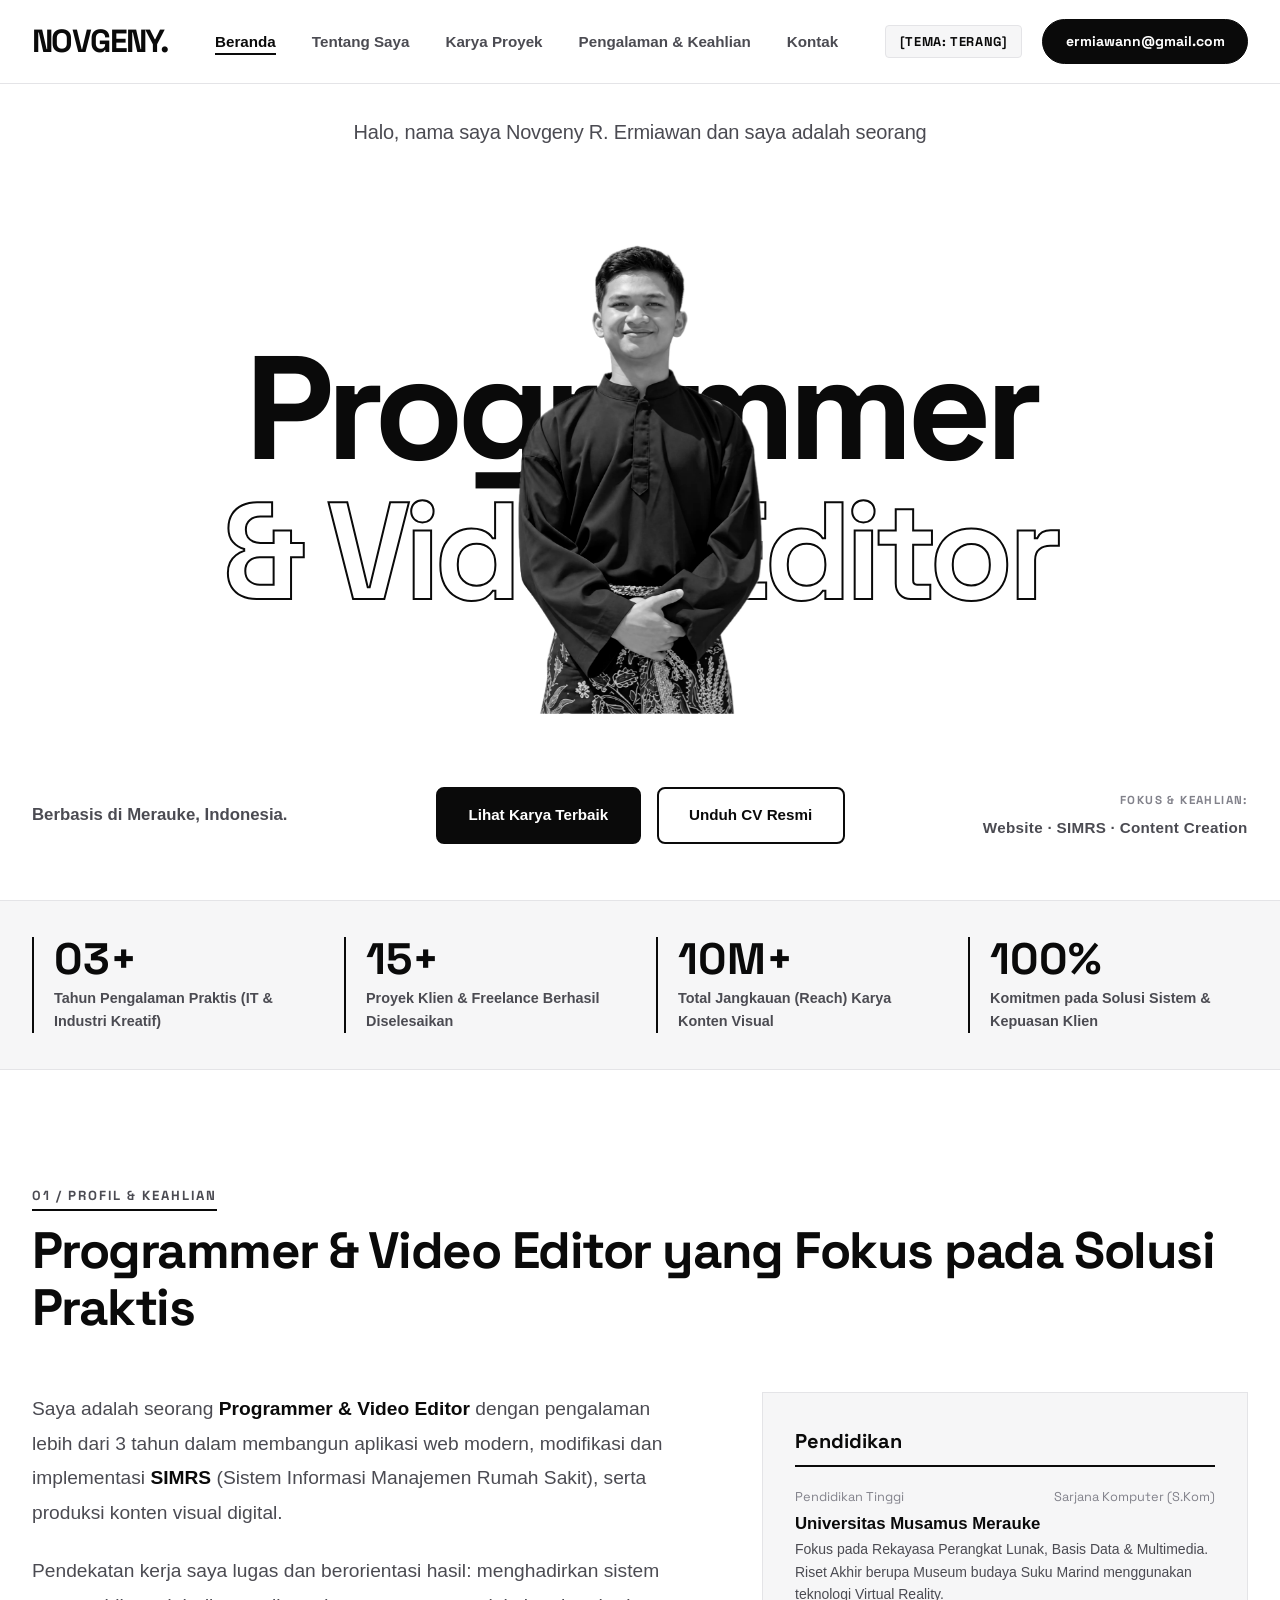
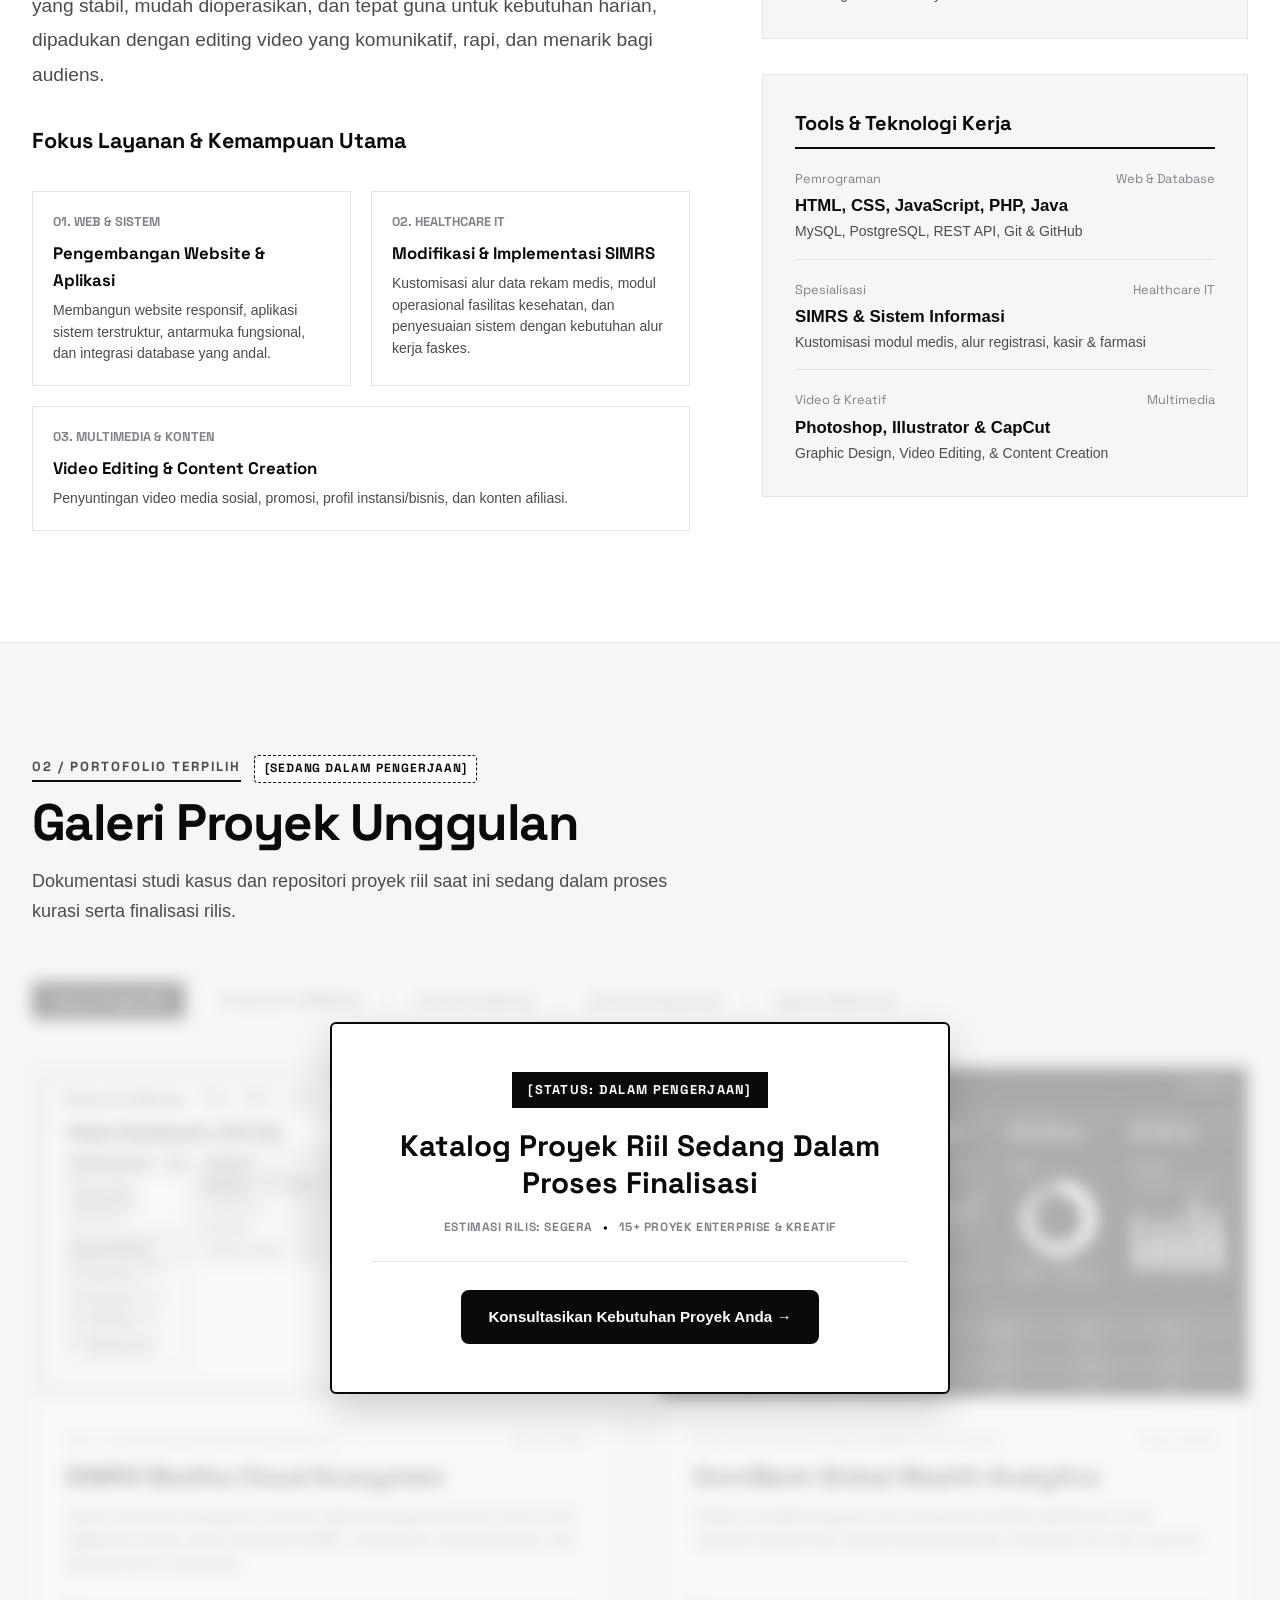
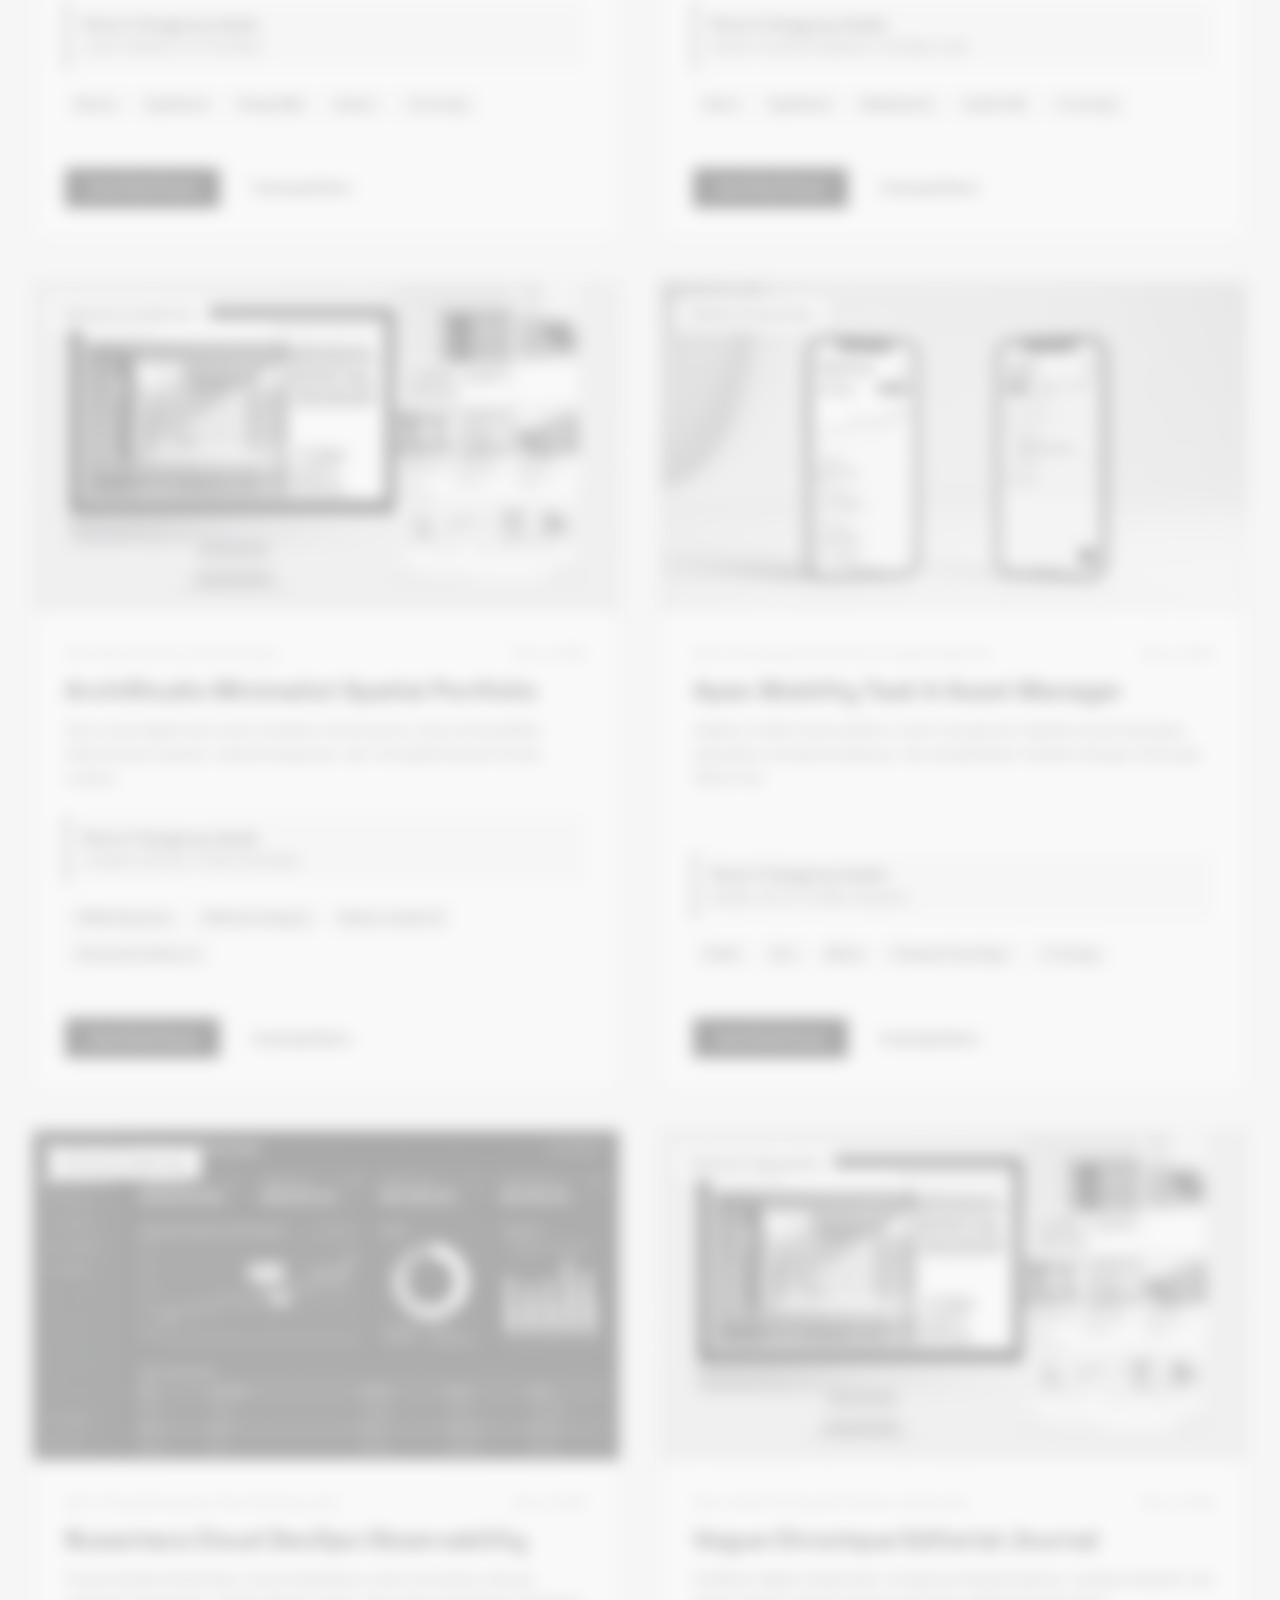
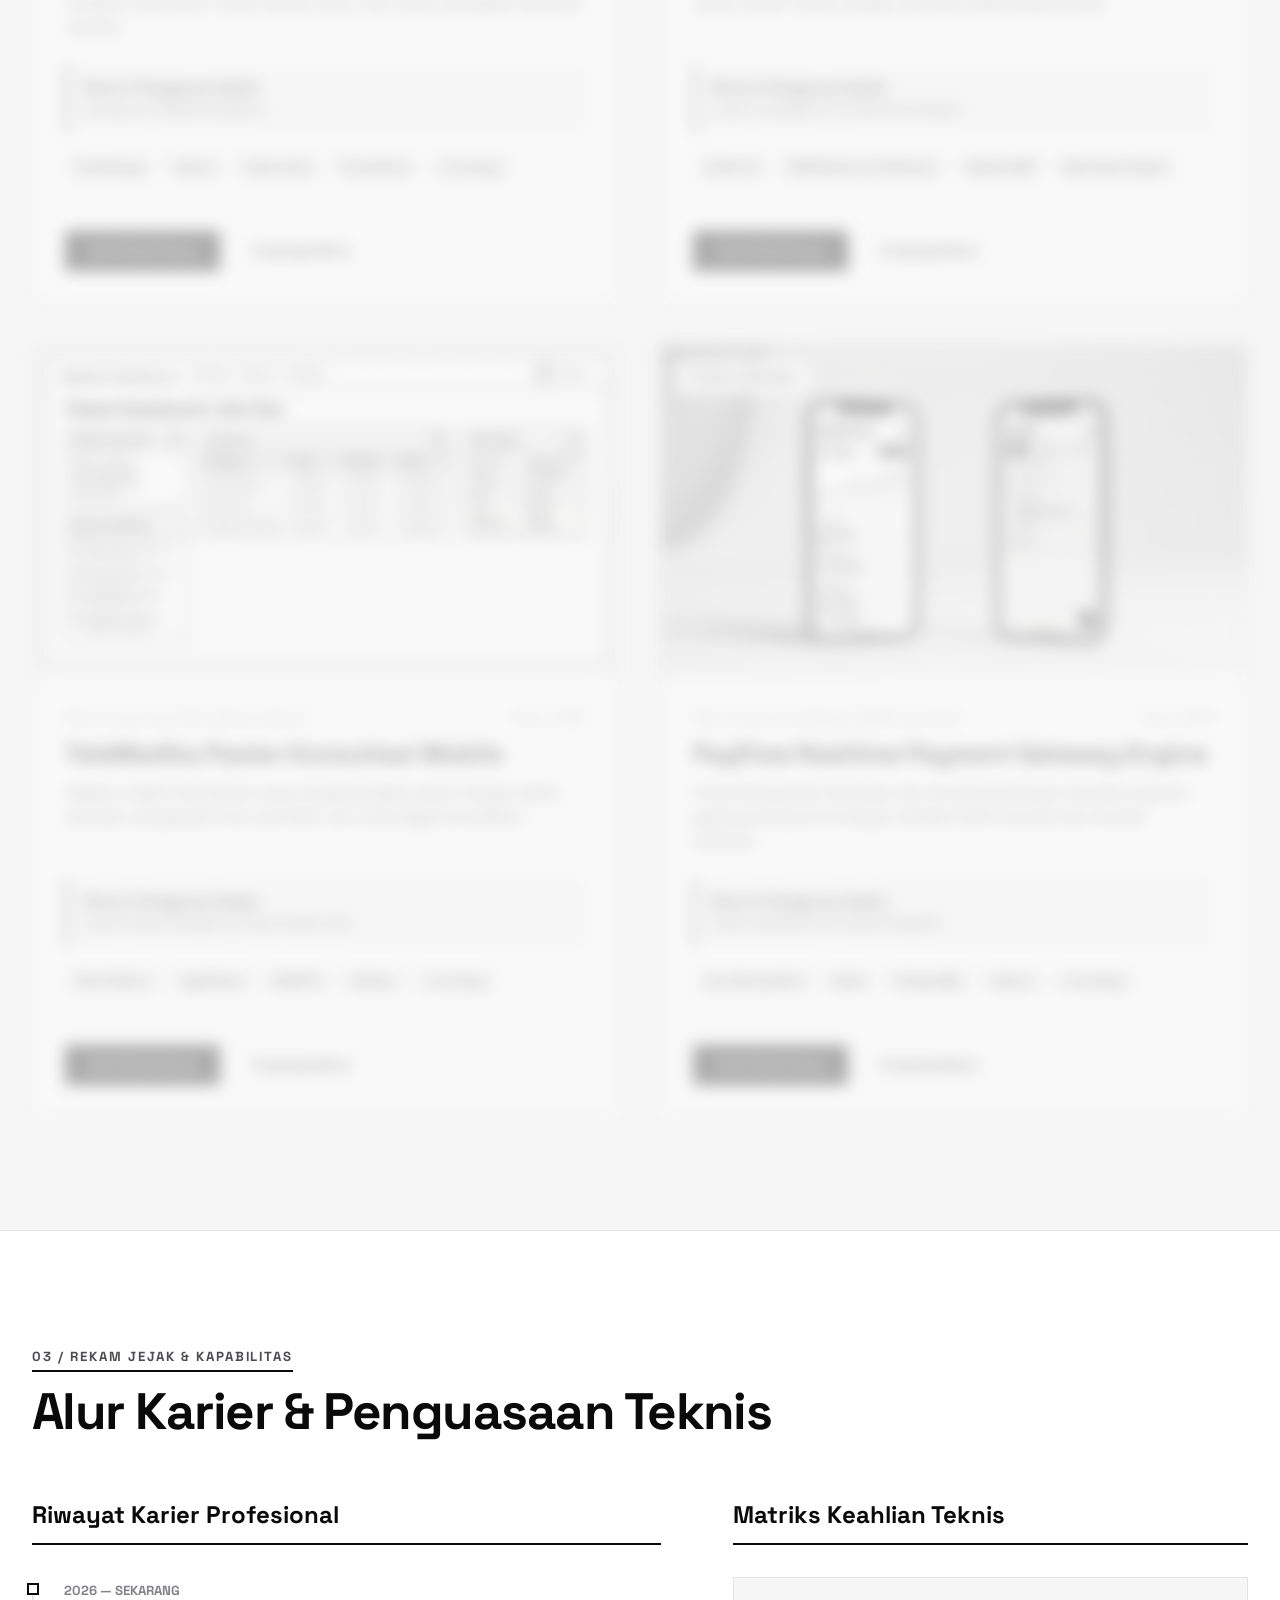
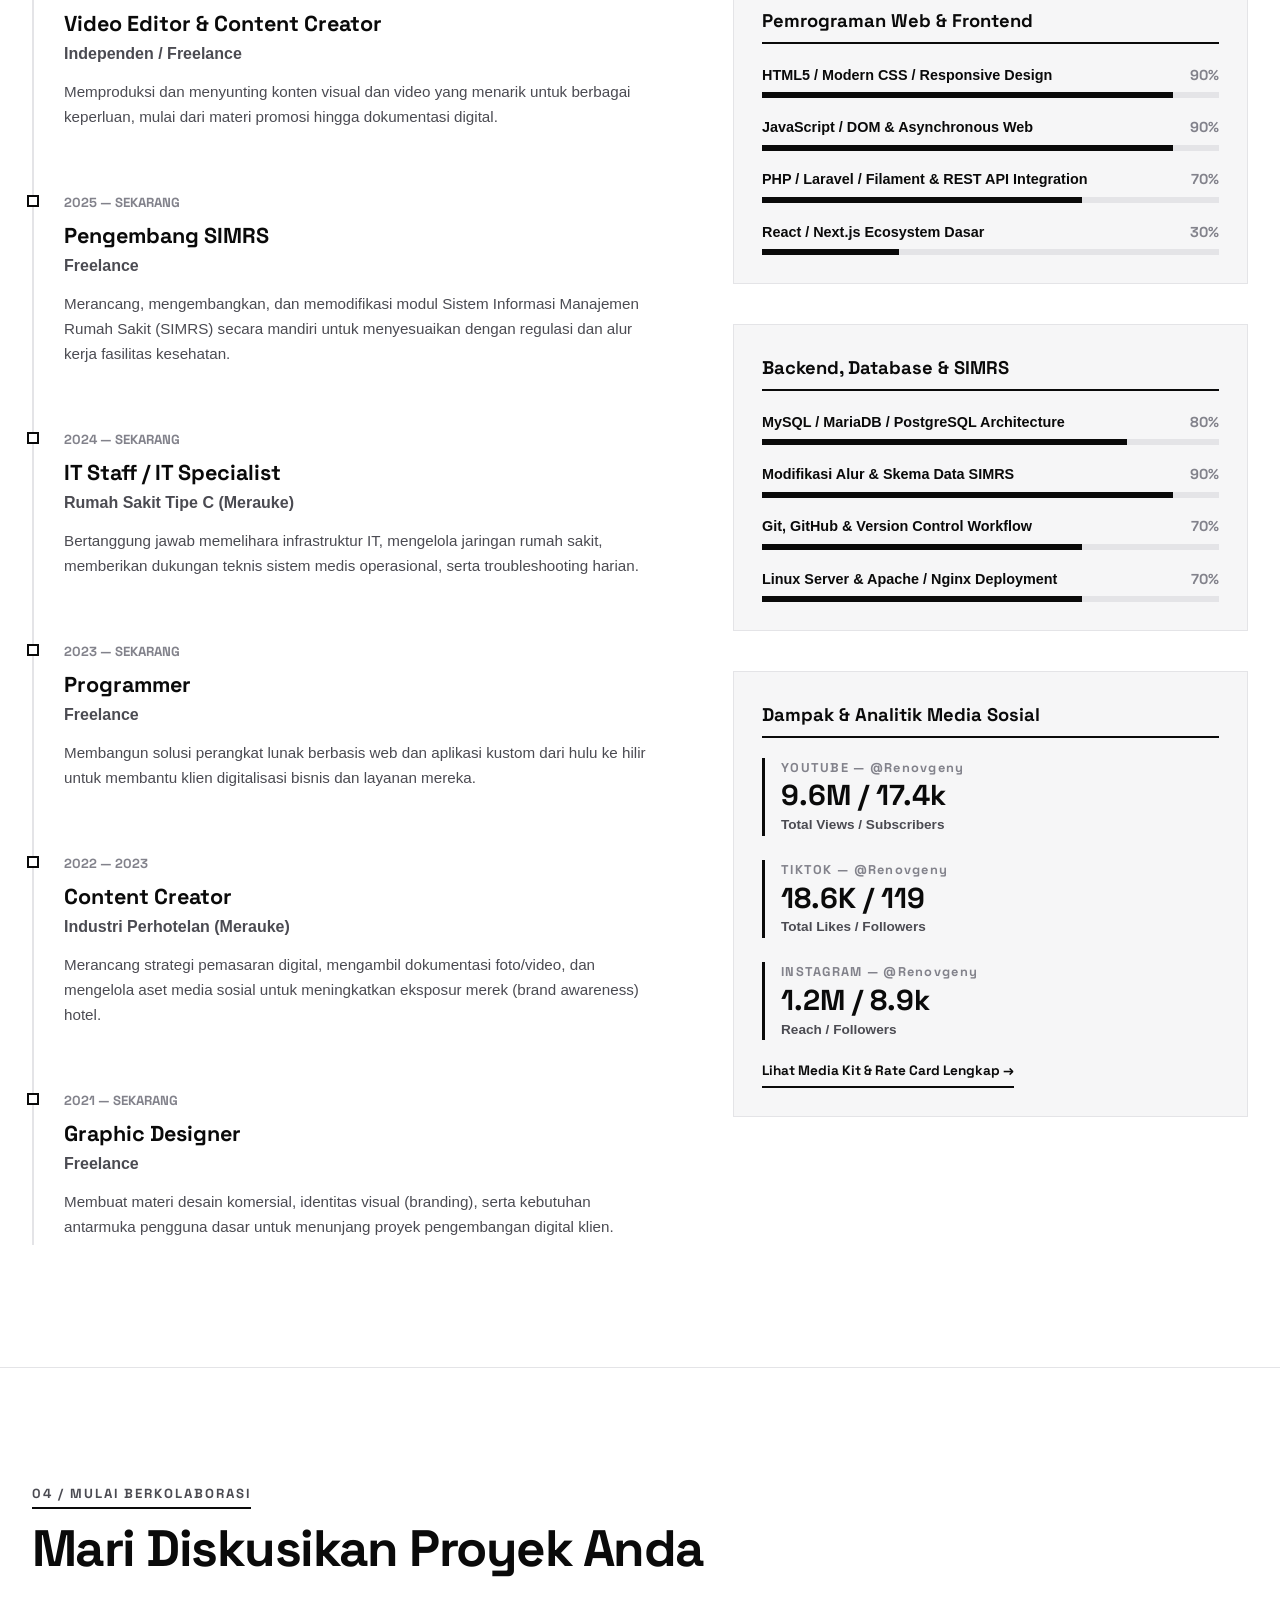
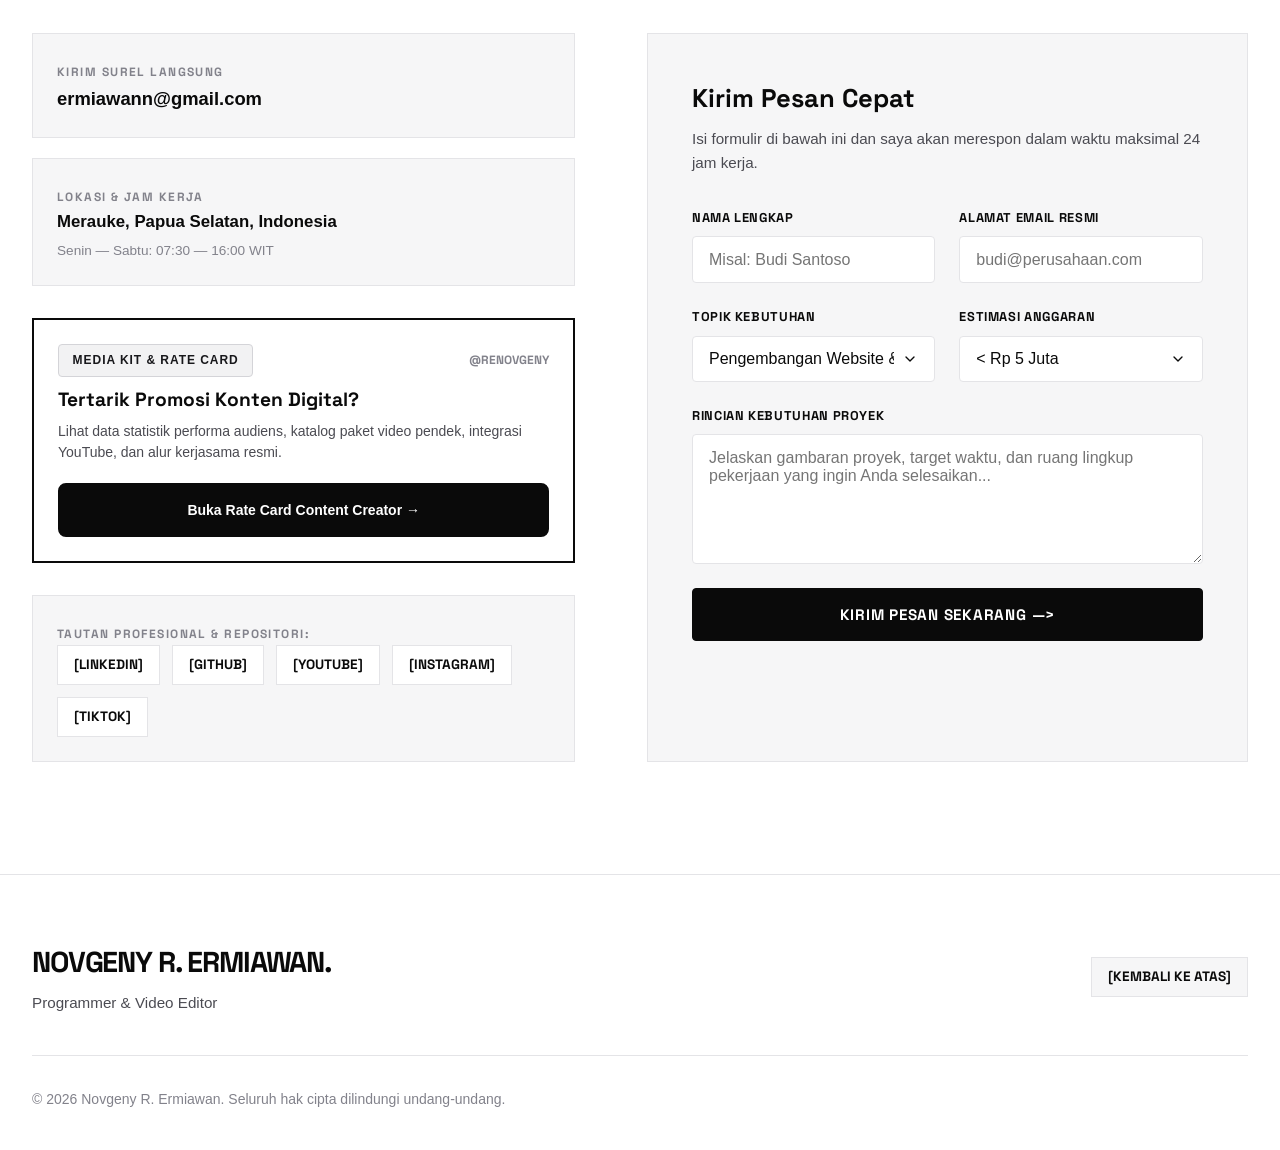
==== commit ec38032e: "perbaiki elemen yang belum responsive" ====
--- a/index.html
+++ b/index.html
@@ -24,7 +24,7 @@
     rel="stylesheet"> -->
 
   <!-- Custom Stylesheet (Zero gradients, Zero icons, Zero logos) -->
-  <link rel="stylesheet" href="css/style.css?v=2.4">
+  <link rel="stylesheet" href="css/style.css?v=2.5">
 </head>
 
 <body>
@@ -292,7 +292,7 @@
               <span class="wip-meta-item">15+ PROYEK ENTERPRISE &amp; KREATIF</span>
             </div>
             <div class="wip-cta-wrap">
-              <a href="#kontak" class="btn-hero-solid">
+              <a href="#kontak" class="btn-hero-solid wip-cta-btn">
                 Konsultasikan Kebutuhan Proyek Anda &rarr;
               </a>
             </div>
--- a/css/style.css
+++ b/css/style.css
@@ -859,6 +859,17 @@
 .wip-cta-wrap {
   display: flex;
   justify-content: center;
+  width: 100%;
+}
+
+.wip-cta-btn {
+  white-space: normal !important;
+  text-align: center;
+  line-height: 1.4;
+  padding: 0.9rem 1.6rem;
+  max-width: 100%;
+  word-break: normal;
+  text-wrap: balance;
 }
 
 .portfolio-filter-bar {
@@ -2293,6 +2304,63 @@
   margin-bottom: 5rem;
 }
 
+.bundle-title {
+  font-family: var(--font-display);
+  font-size: clamp(1.4rem, 3.5vw, 2rem);
+  font-weight: 900;
+  line-height: 1.15;
+  margin-bottom: 0.75rem;
+}
+
+.bundle-pricing-box {
+  background-color: var(--bg-secondary);
+  border: 1px solid var(--border-color);
+  padding: 2.25rem 2rem;
+  text-align: center;
+  border-radius: 4px;
+}
+
+.bundle-price {
+  font-family: var(--font-display);
+  font-size: clamp(1.75rem, 5vw, 2.5rem);
+  font-weight: 900;
+  line-height: 1.15;
+  color: var(--text-primary);
+  margin-top: 0.35rem;
+  letter-spacing: -0.02em;
+  word-break: normal;
+}
+
+.bundle-price-original {
+  font-family: var(--font-mono);
+  font-size: 0.85rem;
+  color: var(--text-muted);
+  text-decoration: line-through;
+  margin-top: 0.35rem;
+}
+
+.bundle-savings-tag {
+  font-family: var(--font-mono);
+  font-size: 0.85rem;
+  font-weight: 700;
+  color: var(--text-primary);
+  margin-top: 0.5rem;
+  margin-bottom: 1.5rem;
+  display: inline-block;
+  padding: 0.25rem 0.6rem;
+  background-color: var(--bg-primary);
+  border: 1px dashed var(--border-dark);
+}
+
+.bundle-cta-btn {
+  width: 100%;
+  text-align: center;
+  display: block;
+  white-space: normal;
+  line-height: 1.35;
+  padding: 0.85rem 1.25rem;
+}
+
 /* Workflow Grid */
 .workflow-grid {
   display: grid;
@@ -2511,6 +2579,9 @@
   .btn-hero-outline {
     width: 100%;
     text-align: center;
+    white-space: normal;
+    line-height: 1.35;
+    padding: 0.85rem 1.25rem;
   }
 
   .footer-top-row {
@@ -2533,12 +2604,94 @@
     text-align: center;
   }
 
+  .pricing-card {
+    padding: 1.75rem 1.25rem;
+  }
+
+  .pricing-price {
+    font-size: clamp(1.65rem, 6vw, 2.15rem);
+  }
+
+  .bundle-card {
+    padding: 1.75rem 1.25rem;
+    gap: 1.75rem;
+    margin-bottom: 3.5rem;
+  }
+
+  .bundle-pricing-box {
+    padding: 1.5rem 1rem;
+  }
+
+  .bundle-price {
+    font-size: clamp(1.65rem, 6.5vw, 2.15rem);
+  }
+
+  .bundle-cta-btn {
+    padding: 0.85rem 1rem;
+    font-size: 0.9rem;
+  }
+
   .projects-wip-card {
-    padding: 2.25rem 1.5rem;
+    padding: 2rem 1.25rem;
+    max-width: 100%;
   }
 
   .projects-wip-overlay {
     top: 60px;
-    padding: 1.5rem 0.75rem;
+    padding: 1.5rem 0.5rem;
+  }
+
+  .wip-cta-btn {
+    width: 100%;
+    padding: 0.85rem 1rem;
+    font-size: 0.9rem;
+    white-space: normal !important;
+    line-height: 1.35;
+  }
+}
+
+@media (max-width: 480px) {
+  .pricing-card {
+    padding: 1.5rem 1rem;
+  }
+
+  .bundle-card {
+    padding: 1.25rem 0.85rem;
+    gap: 1.25rem;
+  }
+
+  .bundle-pricing-box {
+    padding: 1.25rem 0.65rem;
+  }
+
+  .bundle-price {
+    font-size: 1.55rem;
+  }
+
+  .bundle-savings-tag {
+    font-size: 0.75rem;
+    padding: 0.2rem 0.4rem;
+  }
+
+  .projects-wip-card {
+    padding: 1.75rem 0.85rem;
+  }
+
+  .wip-title {
+    font-size: 1.25rem;
+  }
+
+  .wip-desc {
+    font-size: 0.875rem;
+  }
+
+  .wip-meta-strip {
+    font-size: 0.7rem;
+    gap: 0.4rem;
+  }
+
+  .wip-cta-btn {
+    font-size: 0.85rem;
+    padding: 0.75rem 0.75rem;
   }
 }
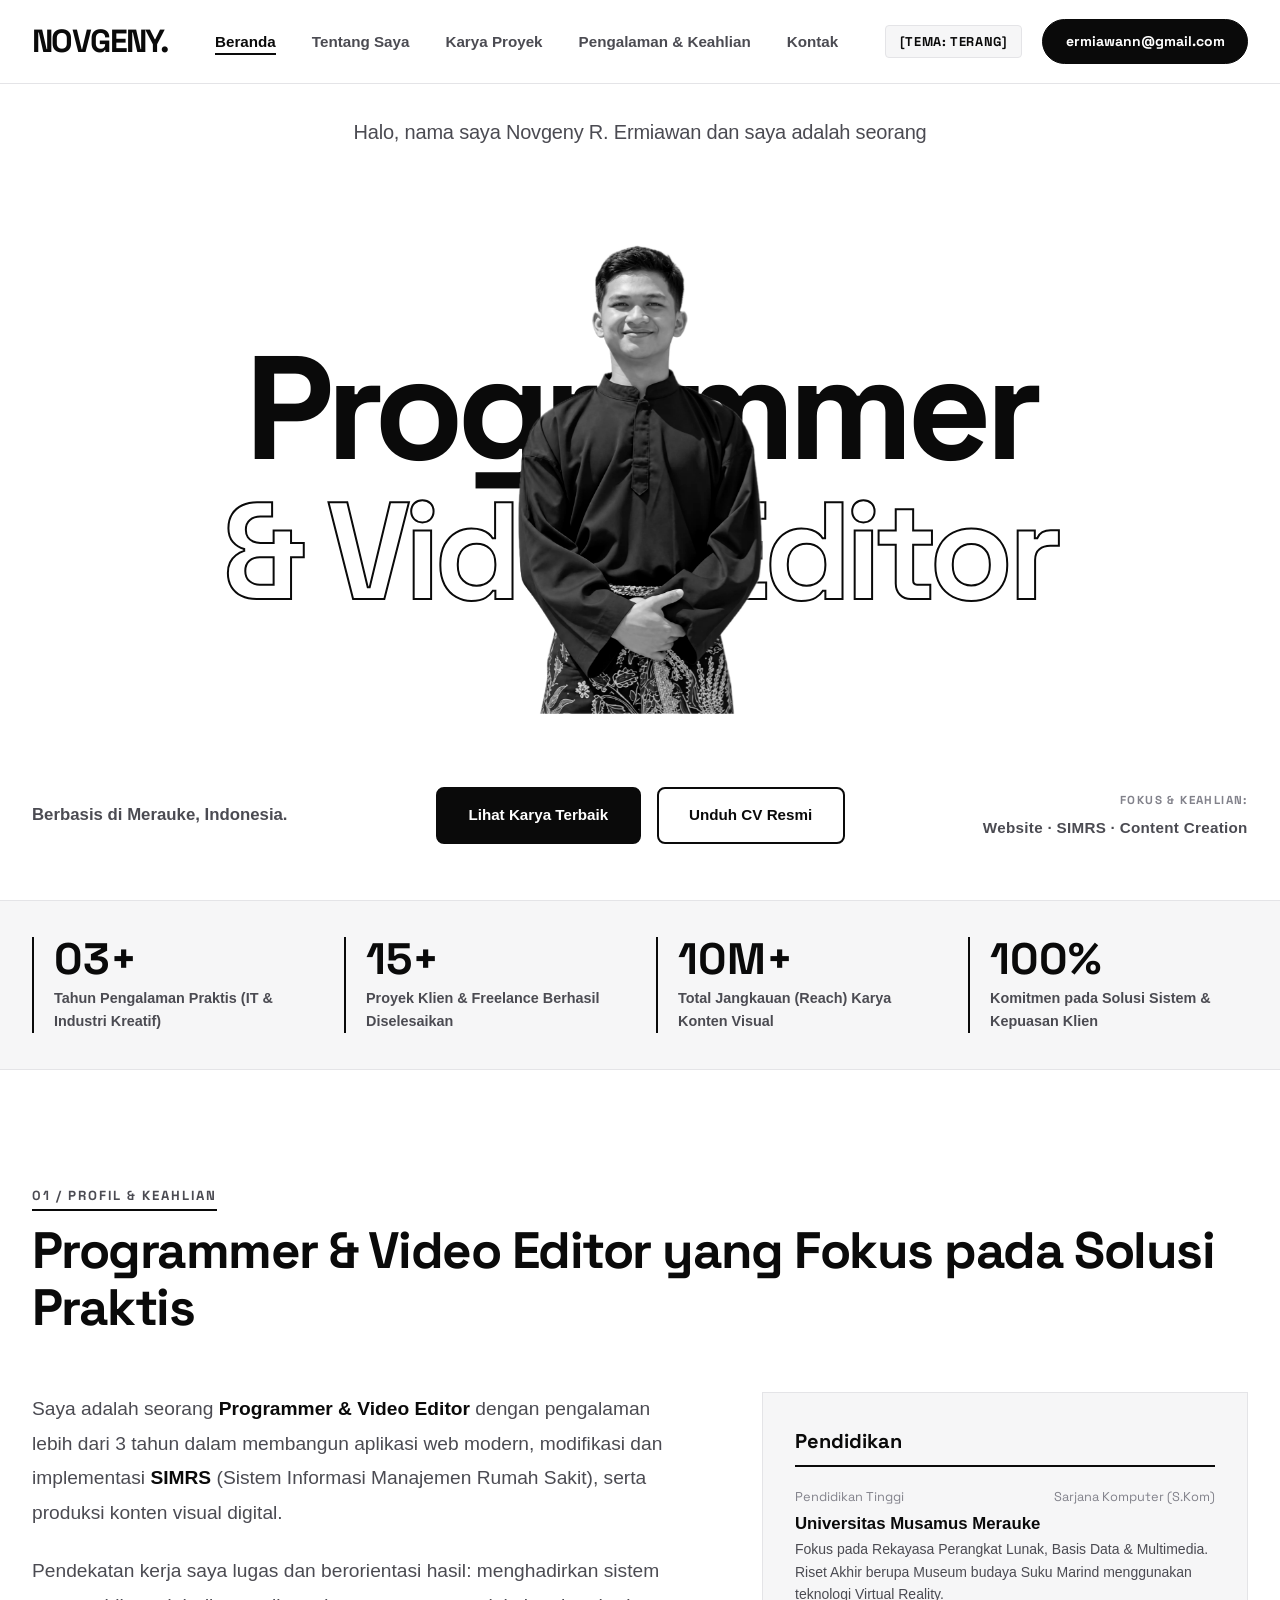
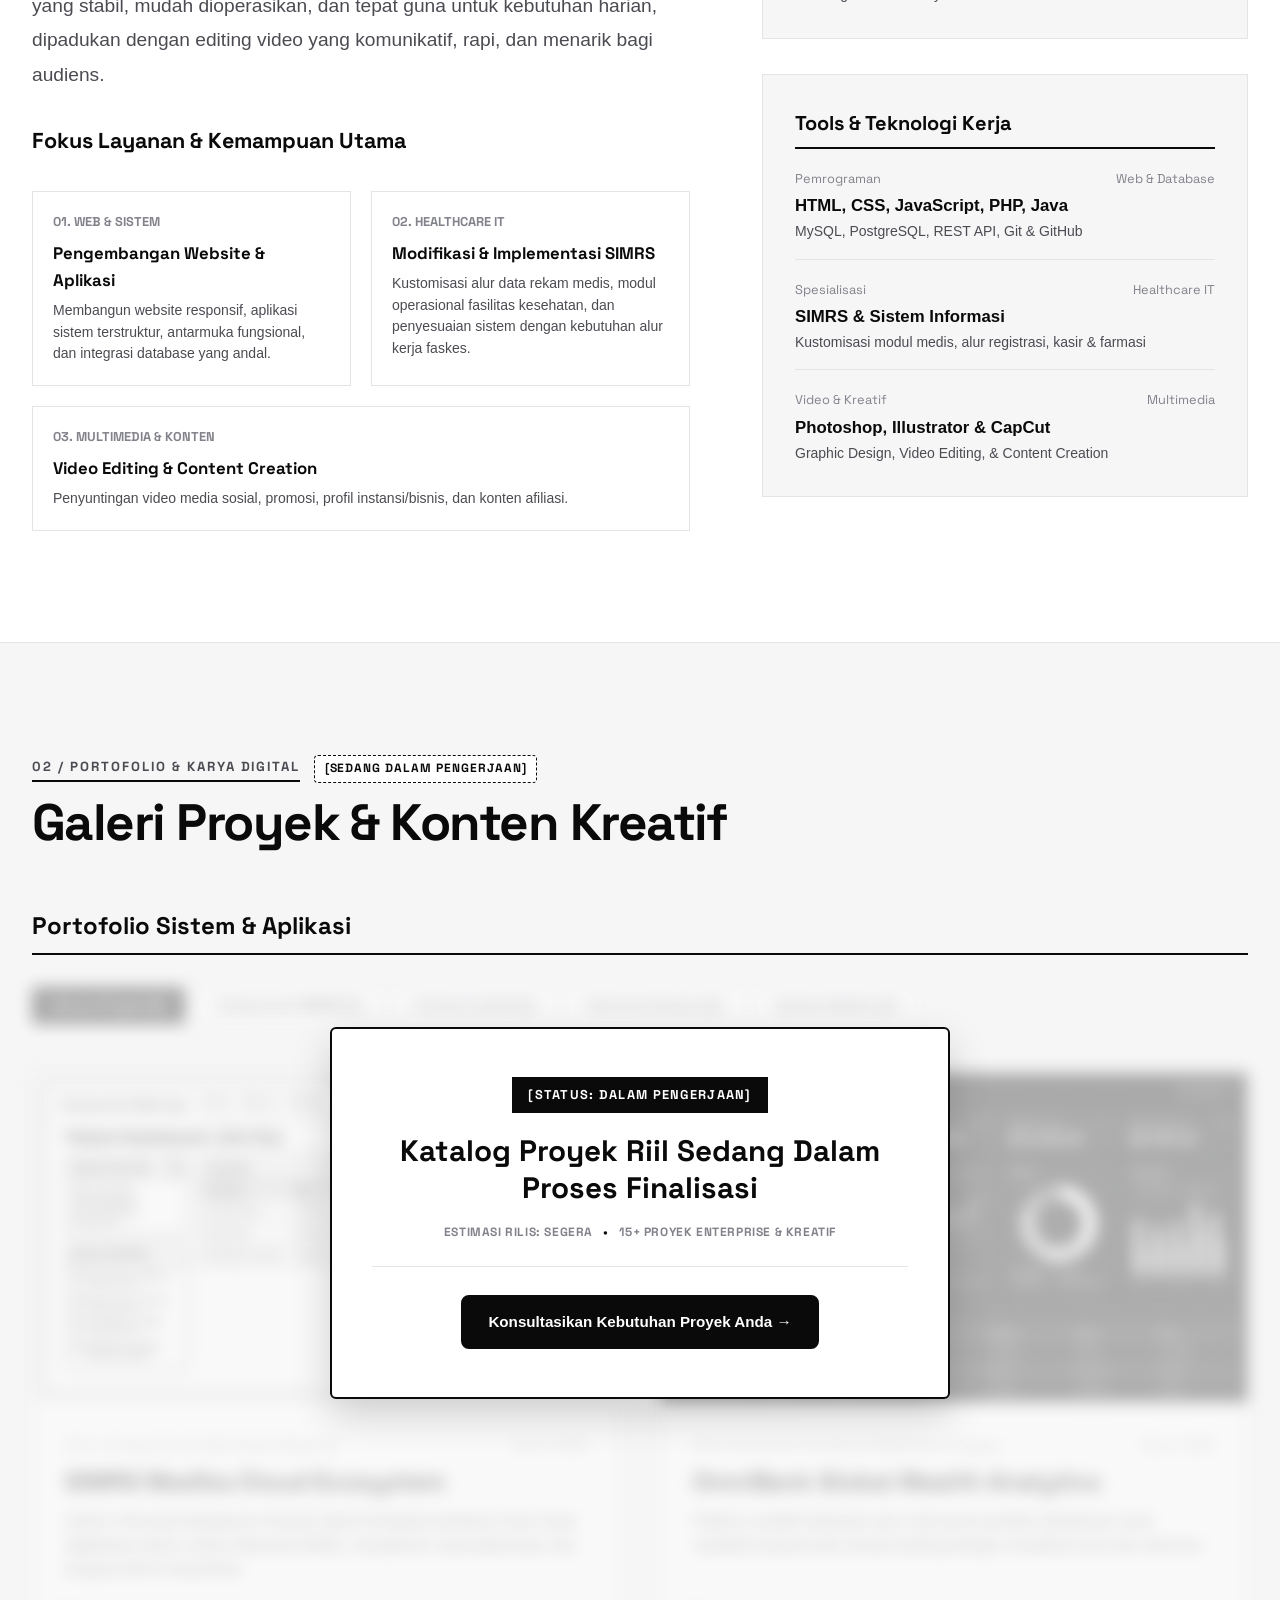
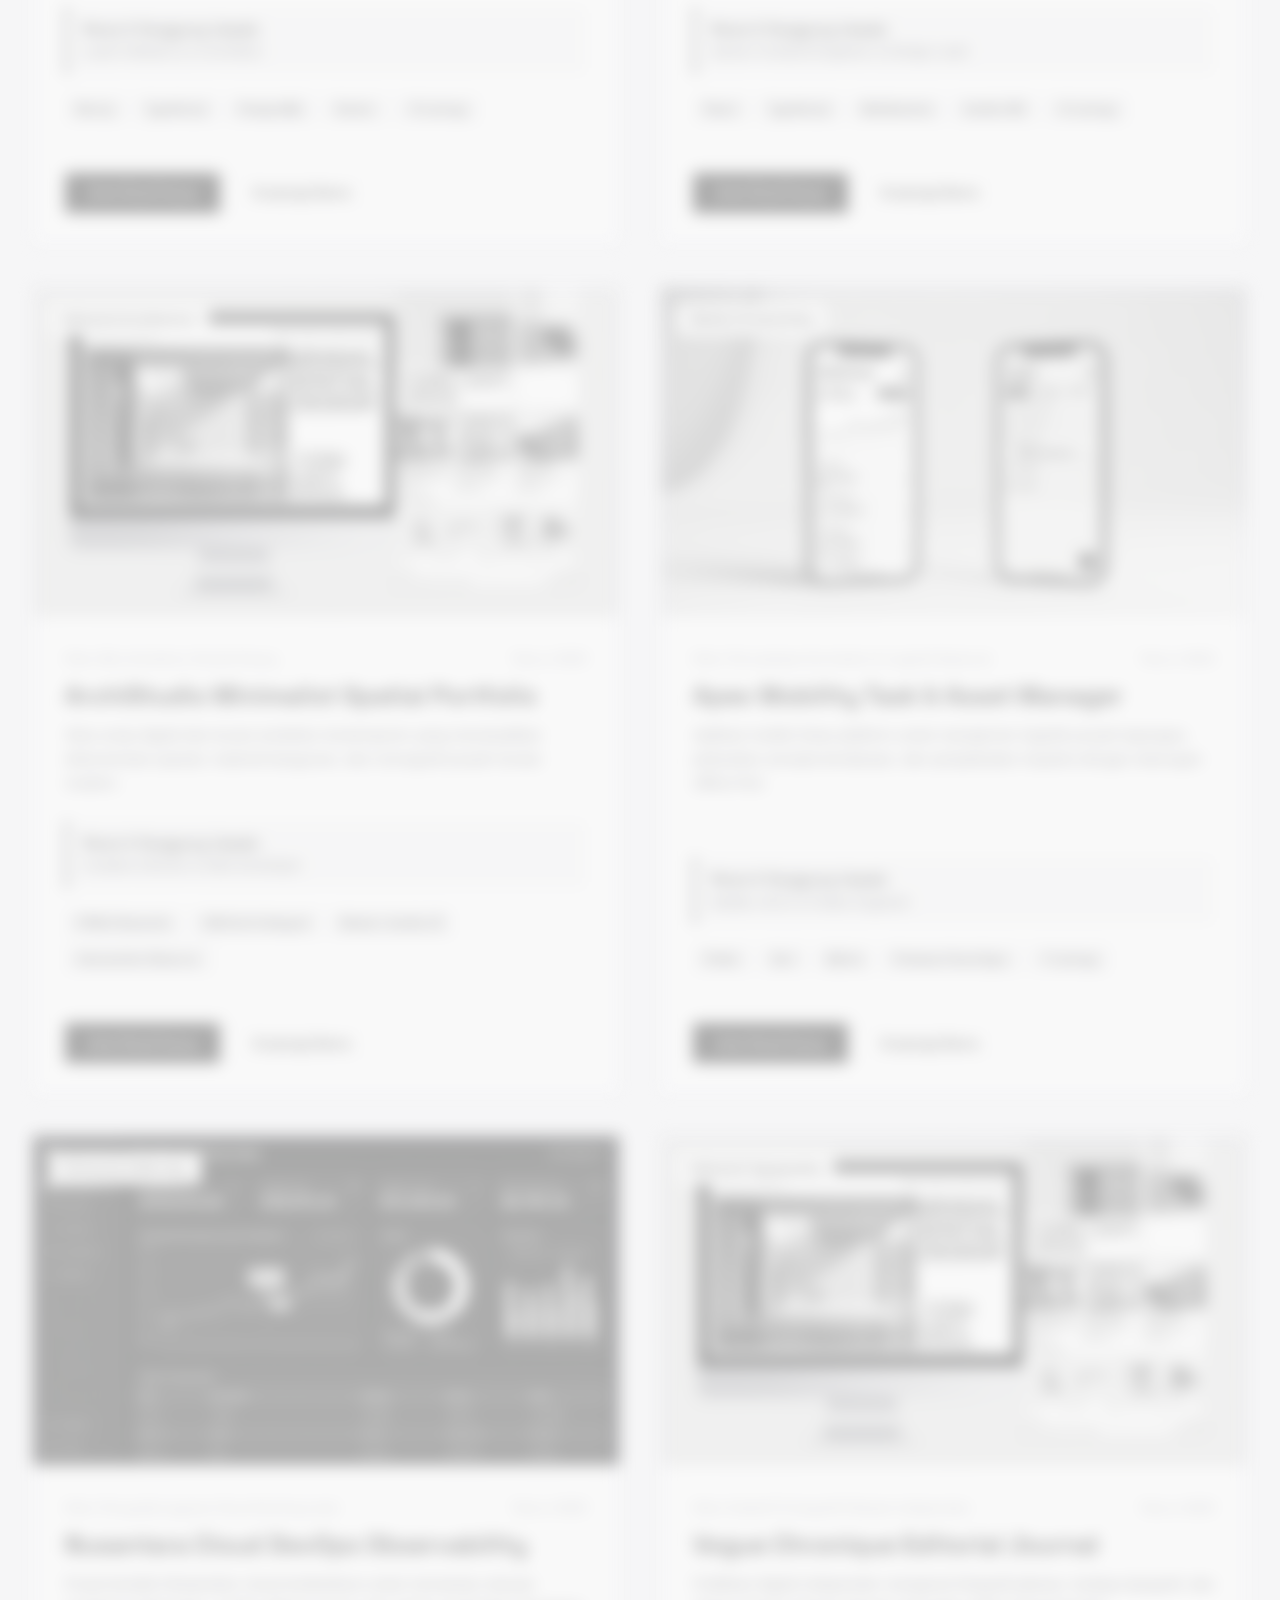
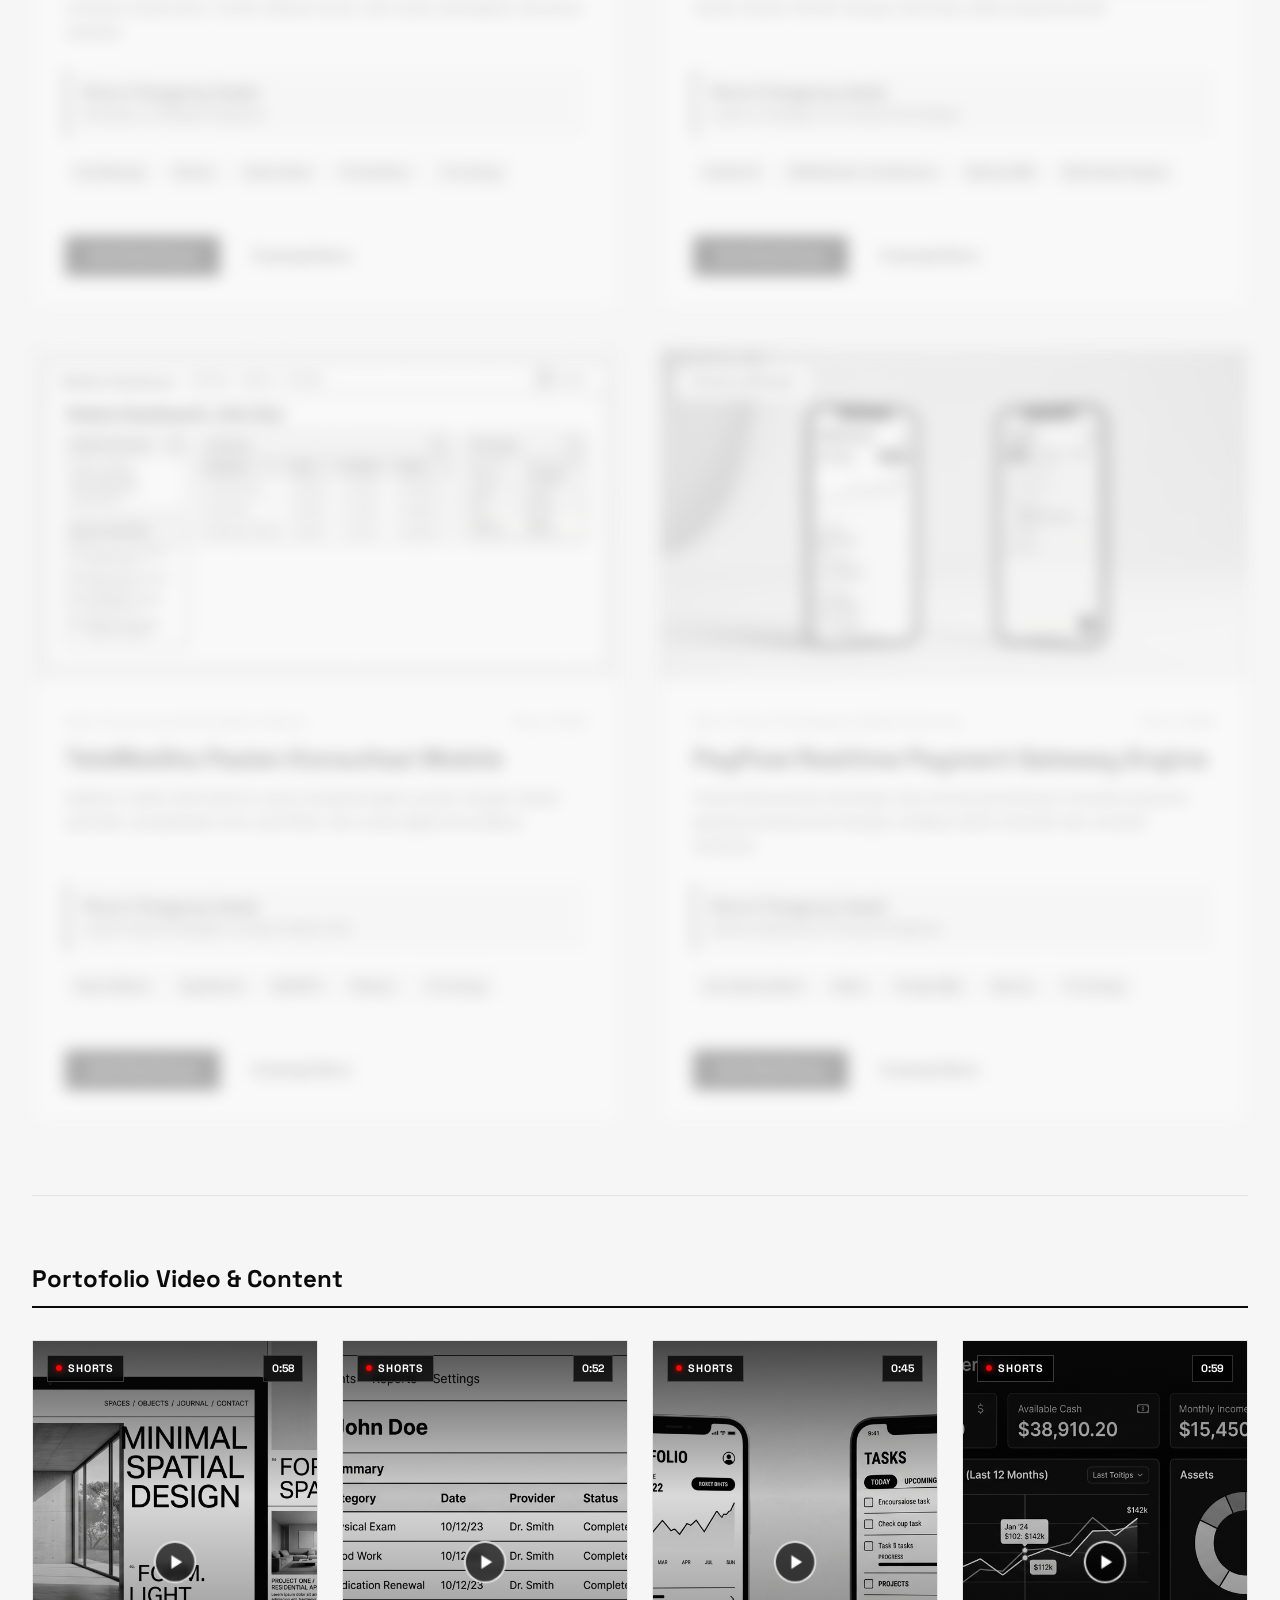
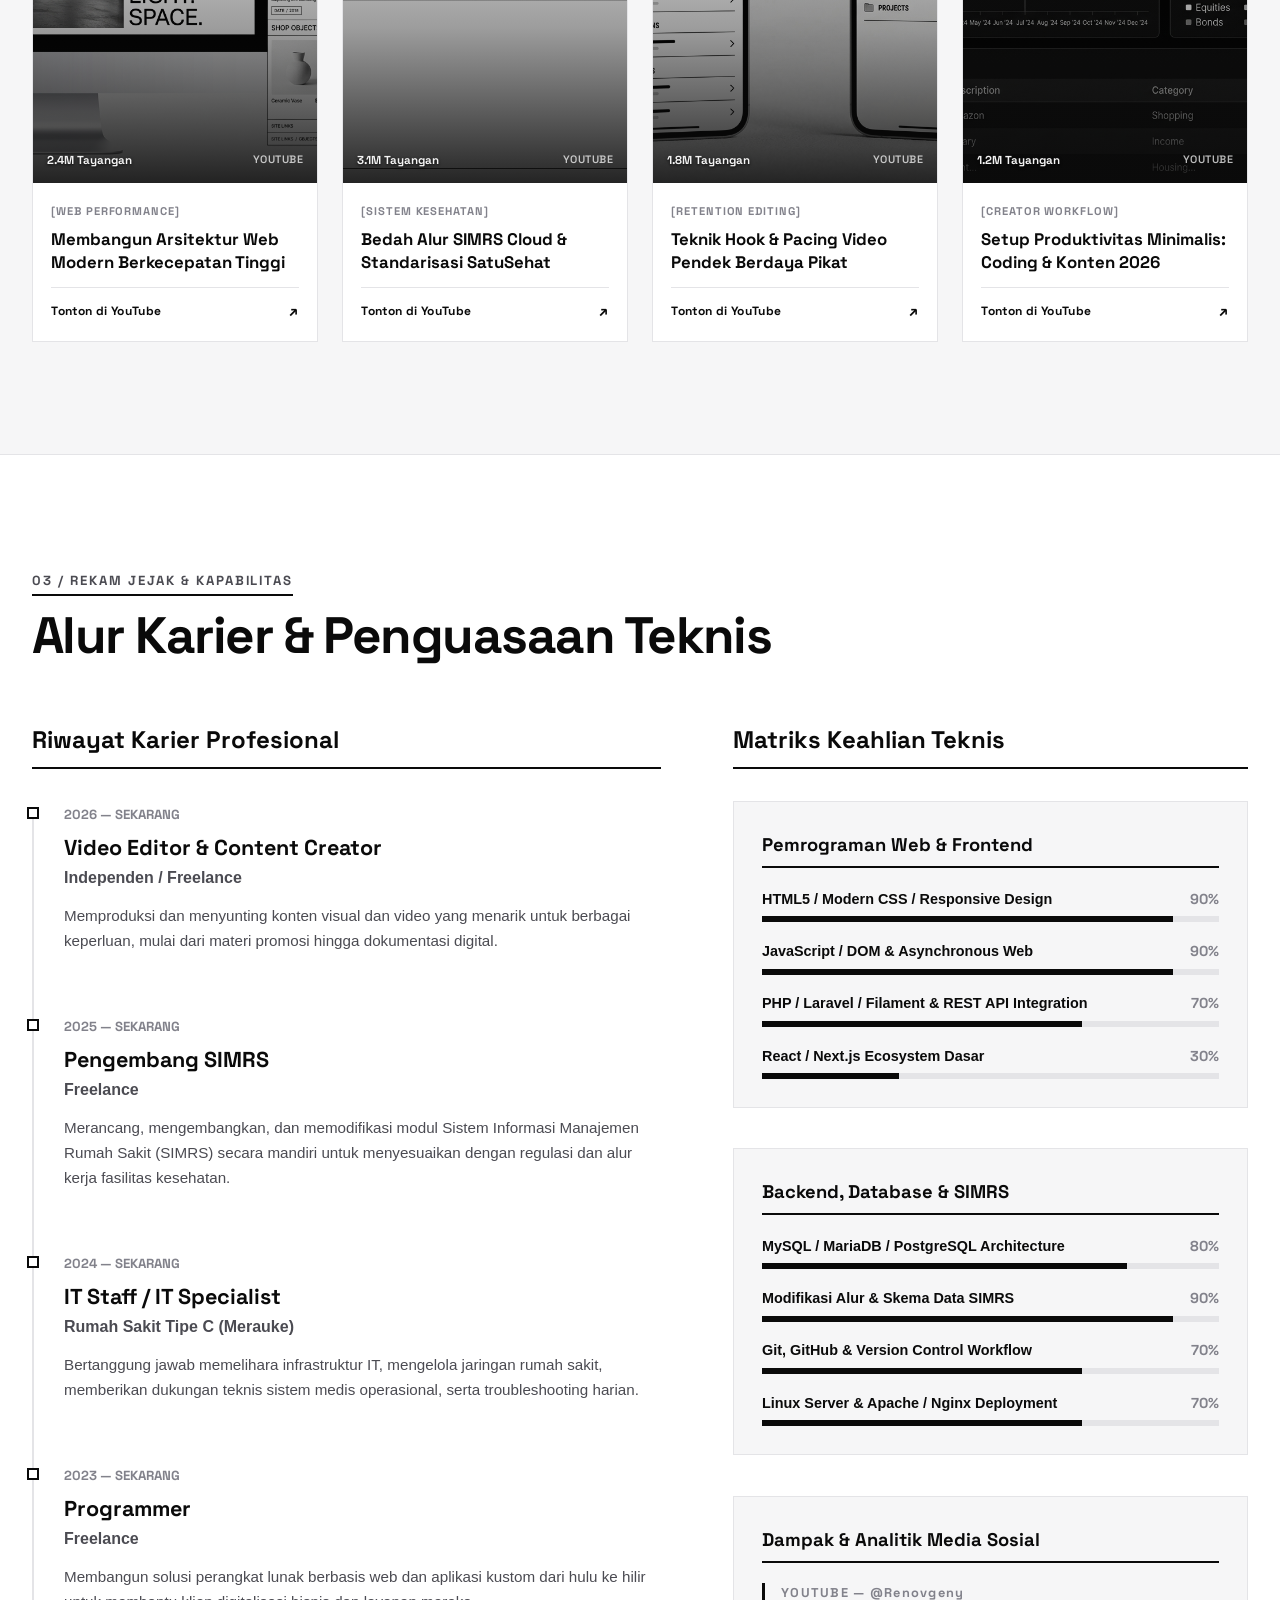
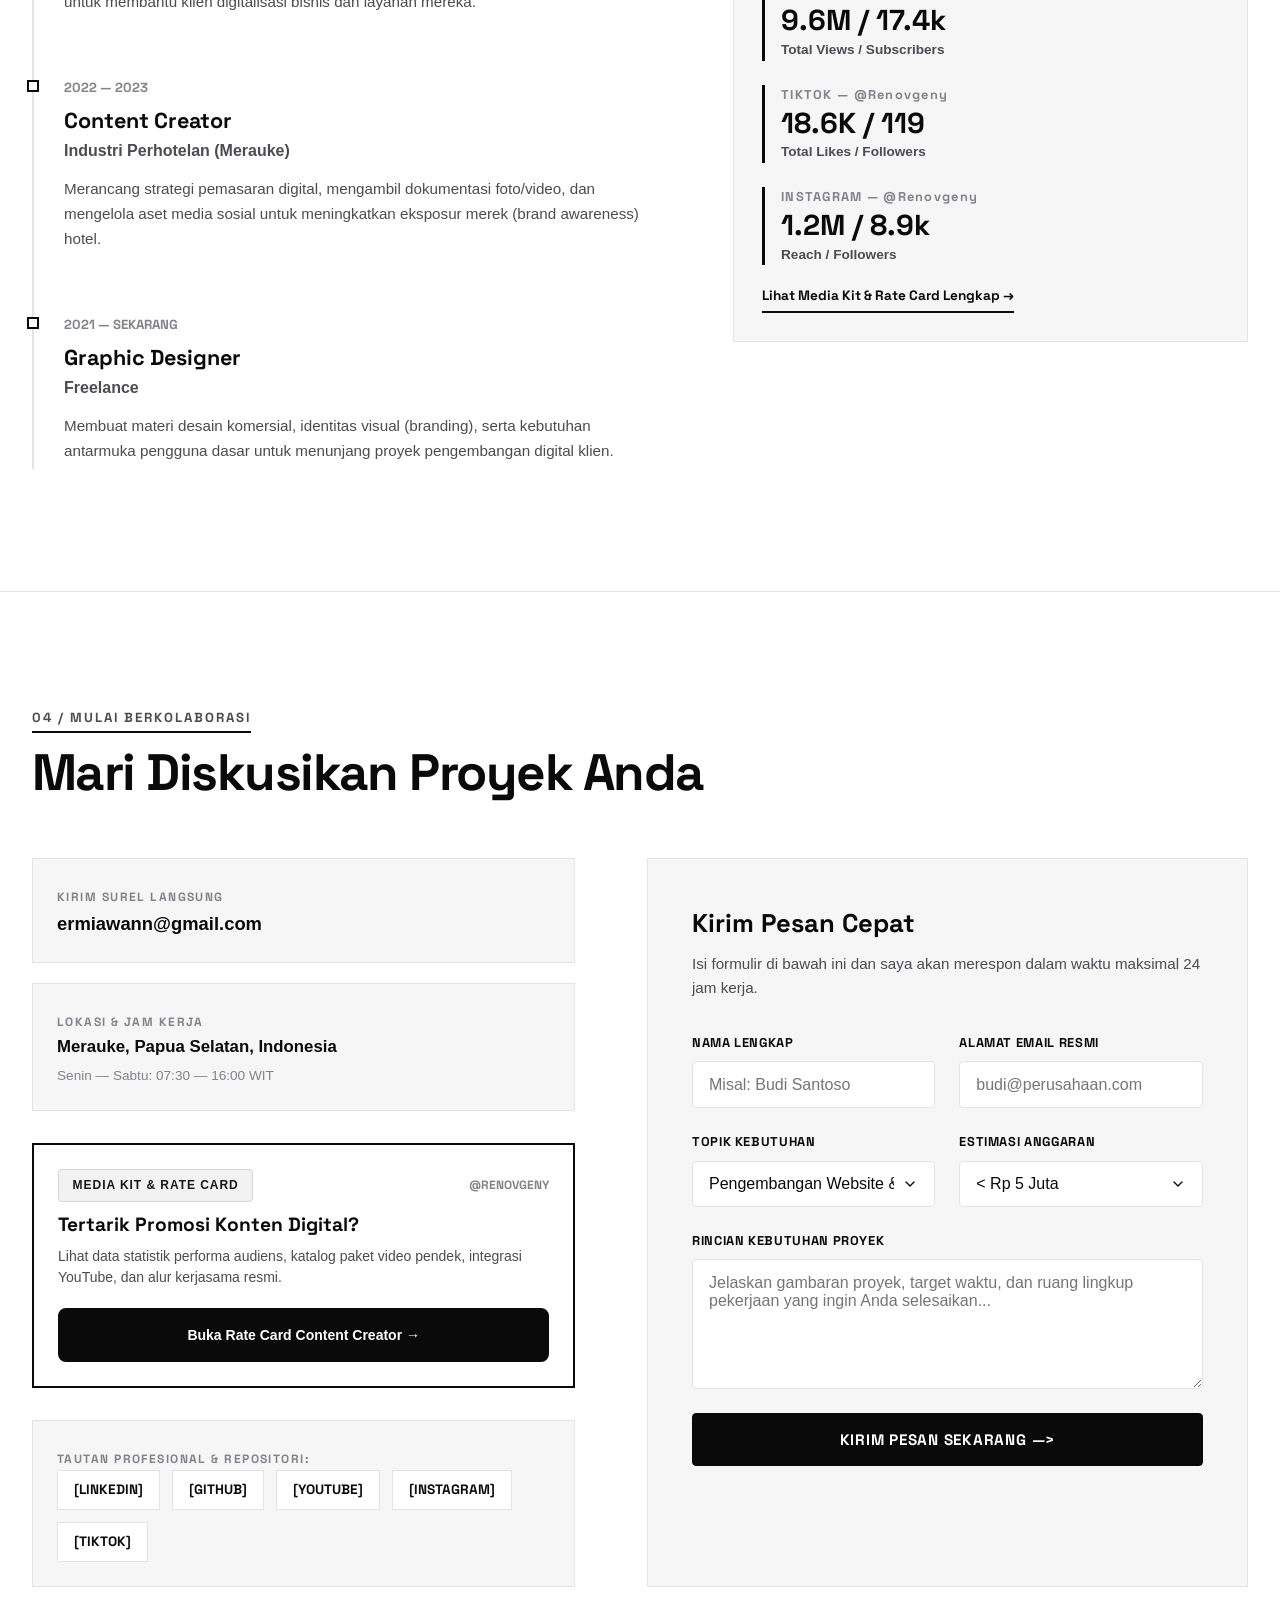
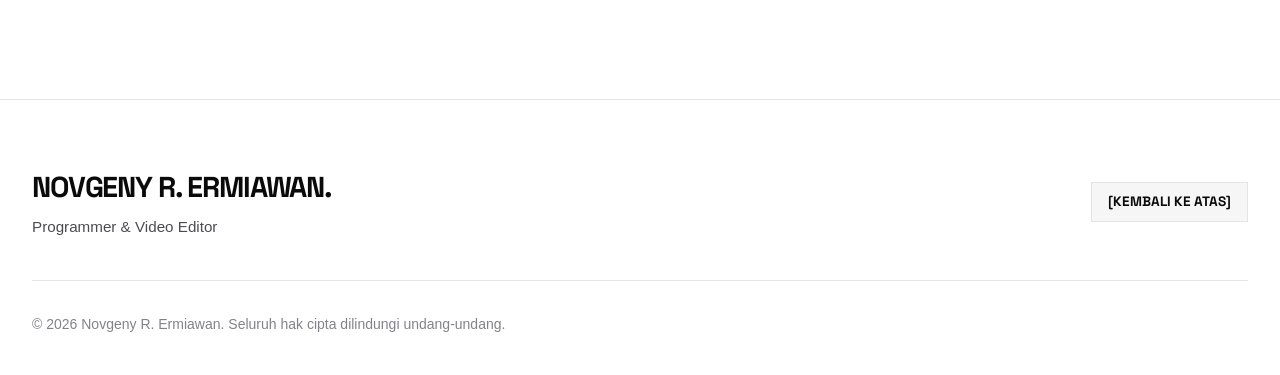
==== commit 8024fca9: "tambahkan video shorts" ====
--- a/index.html
+++ b/index.html
@@ -24,7 +24,7 @@
     rel="stylesheet"> -->
 
   <!-- Custom Stylesheet (Zero gradients, Zero icons, Zero logos) -->
-  <link rel="stylesheet" href="css/style.css?v=2.5">
+  <link rel="stylesheet" href="css/style.css?v=2.6">
 </head>
 
 <body>
@@ -245,58 +245,194 @@
   </section>
 
   <!-- ==========================================================================
-       KARYA & PROYEK TERBAIK (Portfolio / Projects Gallery)
+       KARYA & PROYEK TERBAIK (Portfolio / Projects & Video Gallery)
        ========================================================================== -->
   <section class="projects-section" id="proyek">
     <div class="container">
       <div class="section-header">
         <div class="section-label-group">
-          <span class="section-label">02 / Portofolio Terpilih</span>
+          <span class="section-label">02 / Portofolio &amp; Karya Digital</span>
           <span class="wip-status-tag">[SEDANG DALAM PENGERJAAN]</span>
         </div>
-        <h2 class="section-title">Galeri Proyek Unggulan</h2>
-        <p class="section-subtitle">
-          Dokumentasi studi kasus dan repositori proyek riil saat ini sedang dalam proses kurasi serta finalisasi rilis.
-        </p>
-      </div>
-
-      <!-- Gallery Showcase Wrapper with Under-Construction (WIP) State -->
-      <div class="projects-gallery-showcase is-wip">
-        <!-- Blurred Inner Content (Filter Bar & Projects Grid) -->
-        <div class="projects-gallery-blurred" aria-hidden="true">
-          <!-- Filter Kategori Proyek (Pure Text Buttons, No Icons) -->
-          <div class="portfolio-filter-bar">
-            <button class="filter-btn active" data-filter="all" tabindex="-1">Semua Proyek (00)</button>
-            <button class="filter-btn" data-filter="enterprise" tabindex="-1">Enterprise &amp; SIMRS (00)</button>
-            <button class="filter-btn" data-filter="fintech" tabindex="-1">FinTech &amp; UI/UX (00)</button>
-            <button class="filter-btn" data-filter="editorial" tabindex="-1">Editorial &amp; Desain (00)</button>
-            <button class="filter-btn" data-filter="mobile" tabindex="-1">Aplikasi Mobile (00)</button>
-          </div>
-
-          <!-- Dynamic Projects Grid -->
-          <div class="projects-grid" id="projectsGrid">
-            <!-- Rendered by JavaScript -->
-          </div>
-        </div>
-
-        <!-- Sticky Centered WIP Notice Card -->
-        <div class="projects-wip-overlay">
-          <div class="projects-wip-card">
-            <div class="wip-badge-wrap">
-              <span class="wip-badge">[STATUS: DALAM PENGERJAAN]</span>
-            </div>
-            <h3 class="wip-title">Katalog Proyek Riil Sedang Dalam Proses Finalisasi</h3>
-            <div class="wip-meta-strip">
-              <span class="wip-meta-item">ESTIMASI RILIS: SEGERA</span>
-              <span class="wip-meta-dot">&bull;</span>
-              <span class="wip-meta-item">15+ PROYEK ENTERPRISE &amp; KREATIF</span>
-            </div>
-            <div class="wip-cta-wrap">
-              <a href="#kontak" class="btn-hero-solid wip-cta-btn">
-                Konsultasikan Kebutuhan Proyek Anda &rarr;
-              </a>
-            </div>
-          </div>
+        <h2 class="section-title">Galeri Proyek &amp; Konten Kreatif</h2>
+      </div>
+
+      <!-- ====================================================================
+           PROYEK PEMROGRAMAN & SISTEM APLIKASI
+           ==================================================================== -->
+      <div class="project-subsection-block">
+        <h3 class="subsection-divider-heading"
+          style="font-family: var(--font-display); font-size: 1.5rem; font-weight: 800; margin-bottom: 2rem; border-bottom: 2px solid var(--border-dark); padding-bottom: 0.5rem;">
+          Portofolio Sistem &amp; Aplikasi
+        </h3>
+
+        <!-- Gallery Showcase Wrapper with Under-Construction (WIP) State -->
+        <div class="projects-gallery-showcase is-wip">
+          <!-- Blurred Inner Content (Filter Bar & Projects Grid) -->
+          <div class="projects-gallery-blurred" aria-hidden="true">
+            <!-- Filter Kategori Proyek (Pure Text Buttons, No Icons) -->
+            <div class="portfolio-filter-bar">
+              <button class="filter-btn active" data-filter="all" tabindex="-1">Semua Proyek (00)</button>
+              <button class="filter-btn" data-filter="enterprise" tabindex="-1">Enterprise &amp; SIMRS (00)</button>
+              <button class="filter-btn" data-filter="fintech" tabindex="-1">FinTech &amp; UI/UX (00)</button>
+              <button class="filter-btn" data-filter="editorial" tabindex="-1">Editorial &amp; Desain (00)</button>
+              <button class="filter-btn" data-filter="mobile" tabindex="-1">Aplikasi Mobile (00)</button>
+            </div>
+
+            <!-- Dynamic Projects Grid -->
+            <div class="projects-grid" id="projectsGrid">
+              <!-- Rendered by JavaScript -->
+            </div>
+          </div>
+
+          <!-- Sticky Centered WIP Notice Card -->
+          <div class="projects-wip-overlay">
+            <div class="projects-wip-card">
+              <div class="wip-badge-wrap">
+                <span class="wip-badge">[STATUS: DALAM PENGERJAAN]</span>
+              </div>
+              <h3 class="wip-title">Katalog Proyek Riil Sedang Dalam Proses Finalisasi</h3>
+              <div class="wip-meta-strip">
+                <span class="wip-meta-item">ESTIMASI RILIS: SEGERA</span>
+                <span class="wip-meta-dot">&bull;</span>
+                <span class="wip-meta-item">15+ PROYEK ENTERPRISE &amp; KREATIF</span>
+              </div>
+              <div class="wip-cta-wrap">
+                <a href="#kontak" class="btn-hero-solid wip-cta-btn">
+                  Konsultasikan Kebutuhan Proyek Anda &rarr;
+                </a>
+              </div>
+            </div>
+          </div>
+        </div>
+      </div>
+
+      <!-- ====================================================================
+           PROYEK VIDEO & KONTEN YOUTUBE SHORTS
+           ==================================================================== -->
+      <div class="project-subsection-block project-subsection-divider">
+        <h3 class="subsection-divider-heading"
+          style="font-family: var(--font-display); font-size: 1.5rem; font-weight: 800; margin-bottom: 2rem; border-bottom: 2px solid var(--border-dark); padding-bottom: 0.5rem;">
+          Portofolio Video &amp; Content
+        </h3>
+
+        <!-- YouTube Shorts Grid (Lightweight External Cards with Vertical Thumbnails) -->
+        <div class="shorts-grid">
+          <!-- Short Card 1 -->
+          <a href="https://youtube.com/@Renovgeny/shorts" target="_blank" rel="noopener noreferrer" class="short-card" aria-label="Tonton YouTube Short: Membangun Arsitektur Web Modern Berkecepatan Tinggi">
+            <div class="short-thumb-wrapper">
+              <img src="assets/images/project_editorial.jpg" alt="Thumbnail Short Arsitektur Web Modern" class="short-thumb-img" loading="lazy" width="400" height="622">
+              <div class="short-thumb-overlay"></div>
+              <div class="short-badge-row">
+                <span class="short-badge"><span class="short-badge-icon"></span>SHORTS</span>
+                <span class="short-duration">0:58</span>
+              </div>
+              <div class="short-play-btn" aria-hidden="true">
+                <svg viewBox="0 0 24 24" width="20" height="20">
+                  <polygon points="6,3 20,12 6,21"></polygon>
+                </svg>
+              </div>
+              <div class="short-stats-row">
+                <span class="short-stat-views">2.4M Tayangan</span>
+                <span class="short-stat-platform">YouTube</span>
+              </div>
+            </div>
+            <div class="short-info-content">
+              <span class="short-topic-label">[WEB PERFORMANCE]</span>
+              <h4 class="short-title">Membangun Arsitektur Web Modern Berkecepatan Tinggi</h4>
+              <div class="short-action-link">
+                <span>Tonton di YouTube</span>
+                <span class="short-action-arrow">&nearr;</span>
+              </div>
+            </div>
+          </a>
+
+          <!-- Short Card 2 -->
+          <a href="https://youtube.com/@Renovgeny/shorts" target="_blank" rel="noopener noreferrer" class="short-card" aria-label="Tonton YouTube Short: Bedah Alur SIMRS Cloud &amp; Integrasi SatuSehat">
+            <div class="short-thumb-wrapper">
+              <img src="assets/images/project_health.jpg" alt="Thumbnail Short Bedah Alur SIMRS Cloud" class="short-thumb-img" loading="lazy" width="400" height="622">
+              <div class="short-thumb-overlay"></div>
+              <div class="short-badge-row">
+                <span class="short-badge"><span class="short-badge-icon"></span>SHORTS</span>
+                <span class="short-duration">0:52</span>
+              </div>
+              <div class="short-play-btn" aria-hidden="true">
+                <svg viewBox="0 0 24 24" width="20" height="20">
+                  <polygon points="6,3 20,12 6,21"></polygon>
+                </svg>
+              </div>
+              <div class="short-stats-row">
+                <span class="short-stat-views">3.1M Tayangan</span>
+                <span class="short-stat-platform">YouTube</span>
+              </div>
+            </div>
+            <div class="short-info-content">
+              <span class="short-topic-label">[SISTEM KESEHATAN]</span>
+              <h4 class="short-title">Bedah Alur SIMRS Cloud &amp; Standarisasi SatuSehat</h4>
+              <div class="short-action-link">
+                <span>Tonton di YouTube</span>
+                <span class="short-action-arrow">&nearr;</span>
+              </div>
+            </div>
+          </a>
+
+          <!-- Short Card 3 -->
+          <a href="https://youtube.com/@Renovgeny/shorts" target="_blank" rel="noopener noreferrer" class="short-card" aria-label="Tonton YouTube Short: Teknik Hook &amp; Pacing Video Pendek Berdaya Pikat">
+            <div class="short-thumb-wrapper">
+              <img src="assets/images/project_mobile.jpg" alt="Thumbnail Short Teknik Hook &amp; Pacing" class="short-thumb-img" loading="lazy" width="400" height="622">
+              <div class="short-thumb-overlay"></div>
+              <div class="short-badge-row">
+                <span class="short-badge"><span class="short-badge-icon"></span>SHORTS</span>
+                <span class="short-duration">0:45</span>
+              </div>
+              <div class="short-play-btn" aria-hidden="true">
+                <svg viewBox="0 0 24 24" width="20" height="20">
+                  <polygon points="6,3 20,12 6,21"></polygon>
+                </svg>
+              </div>
+              <div class="short-stats-row">
+                <span class="short-stat-views">1.8M Tayangan</span>
+                <span class="short-stat-platform">YouTube</span>
+              </div>
+            </div>
+            <div class="short-info-content">
+              <span class="short-topic-label">[RETENTION EDITING]</span>
+              <h4 class="short-title">Teknik Hook &amp; Pacing Video Pendek Berdaya Pikat</h4>
+              <div class="short-action-link">
+                <span>Tonton di YouTube</span>
+                <span class="short-action-arrow">&nearr;</span>
+              </div>
+            </div>
+          </a>
+
+          <!-- Short Card 4 -->
+          <a href="https://youtube.com/@Renovgeny/shorts" target="_blank" rel="noopener noreferrer" class="short-card" aria-label="Tonton YouTube Short: Setup Produktivitas Minimalis Coding &amp; Konten 2026">
+            <div class="short-thumb-wrapper">
+              <img src="assets/images/project_fintech.jpg" alt="Thumbnail Short Setup Produktivitas Minimalis" class="short-thumb-img" loading="lazy" width="400" height="622">
+              <div class="short-thumb-overlay"></div>
+              <div class="short-badge-row">
+                <span class="short-badge"><span class="short-badge-icon"></span>SHORTS</span>
+                <span class="short-duration">0:59</span>
+              </div>
+              <div class="short-play-btn" aria-hidden="true">
+                <svg viewBox="0 0 24 24" width="20" height="20">
+                  <polygon points="6,3 20,12 6,21"></polygon>
+                </svg>
+              </div>
+              <div class="short-stats-row">
+                <span class="short-stat-views">1.2M Tayangan</span>
+                <span class="short-stat-platform">YouTube</span>
+              </div>
+            </div>
+            <div class="short-info-content">
+              <span class="short-topic-label">[CREATOR WORKFLOW]</span>
+              <h4 class="short-title">Setup Produktivitas Minimalis: Coding &amp; Konten 2026</h4>
+              <div class="short-action-link">
+                <span>Tonton di YouTube</span>
+                <span class="short-action-arrow">&nearr;</span>
+              </div>
+            </div>
+          </a>
         </div>
       </div>
     </div>
@@ -747,7 +883,7 @@
   <div id="appToast" class="toast-notice"></div>
 
   <!-- Application Script -->
-  <script src="js/app.js?v=2.4"></script>
+  <script src="js/app.js?v=2.6"></script>
 </body>
 
 </html>
--- a/css/style.css
+++ b/css/style.css
@@ -870,6 +870,452 @@
   max-width: 100%;
   word-break: normal;
   text-wrap: balance;
+}
+
+/* Subsection Division (Programming & Video Content) */
+.project-subsection-block {
+  position: relative;
+  width: 100%;
+}
+
+.project-subsection-divider {
+  margin-top: 4.5rem;
+  padding-top: 4rem;
+  border-top: 1px solid var(--border-color);
+}
+
+.subsection-divider-heading {
+  font-family: var(--font-display);
+  font-size: 1.5rem;
+  font-weight: 800;
+  margin-bottom: 2rem;
+  border-bottom: 2px solid var(--border-dark);
+  padding-bottom: 0.5rem;
+  color: var(--text-primary);
+}
+
+.project-subsection-header {
+  margin-bottom: 2.75rem;
+}
+
+.subsection-meta {
+  display: flex;
+  align-items: center;
+  gap: 0.85rem;
+  flex-wrap: wrap;
+  margin-bottom: 0.75rem;
+}
+
+.subsection-channel-tag {
+  font-family: var(--font-mono);
+  font-size: 0.75rem;
+  font-weight: 700;
+  color: var(--text-muted);
+  letter-spacing: 0.08em;
+  padding: 0.2rem 0.6rem;
+  background-color: var(--bg-primary);
+  border: 1px solid var(--border-color);
+  border-radius: 4px;
+}
+
+.subsection-title {
+  font-family: var(--font-display);
+  font-size: clamp(1.65rem, 3.2vw, 2.35rem);
+  font-weight: 800;
+  line-height: 1.2;
+  color: var(--text-primary);
+  margin-bottom: 0.65rem;
+}
+
+.subsection-desc {
+  font-family: var(--font-body);
+  font-size: 1.05rem;
+  color: var(--text-secondary);
+  line-height: 1.6;
+  max-width: 760px;
+}
+
+/* Video Project Cards Grid (External YouTube Links) */
+.video-projects-grid {
+  display: grid;
+  grid-template-columns: repeat(2, 1fr);
+  gap: 2rem;
+  margin-bottom: 3.5rem;
+}
+
+.video-card {
+  display: flex;
+  flex-direction: column;
+  background-color: var(--bg-card);
+  border: 1px solid var(--border-color);
+  padding: 2.25rem 2rem;
+  text-decoration: none;
+  color: inherit;
+  transition: transform var(--transition-fast), border-color var(--transition-fast), box-shadow var(--transition-smooth);
+  position: relative;
+}
+
+.video-card:hover {
+  transform: translateY(-4px);
+  border-color: var(--border-dark);
+  box-shadow: var(--card-shadow);
+}
+
+.video-card-top {
+  display: flex;
+  align-items: center;
+  justify-content: space-between;
+  gap: 1rem;
+  margin-bottom: 1.25rem;
+  padding-bottom: 1rem;
+  border-bottom: 1px solid var(--border-color);
+}
+
+.video-card-platform {
+  font-family: var(--font-mono);
+  font-size: 0.75rem;
+  font-weight: 800;
+  letter-spacing: 0.08em;
+  color: var(--text-primary);
+}
+
+.video-card-badge {
+  font-family: var(--font-mono);
+  font-size: 0.725rem;
+  font-weight: 700;
+  color: var(--text-muted);
+}
+
+.video-card-title {
+  font-family: var(--font-display);
+  font-size: 1.35rem;
+  font-weight: 800;
+  line-height: 1.3;
+  color: var(--text-primary);
+  margin-bottom: 0.85rem;
+  transition: color var(--transition-fast);
+}
+
+.video-card:hover .video-card-title {
+  text-decoration: underline;
+}
+
+.video-card-desc {
+  font-family: var(--font-body);
+  font-size: 0.925rem;
+  color: var(--text-secondary);
+  line-height: 1.6;
+  margin-bottom: 1.5rem;
+  flex-grow: 1;
+}
+
+.video-card-footer {
+  display: flex;
+  align-items: center;
+  justify-content: space-between;
+  gap: 1rem;
+  padding-top: 1.25rem;
+  border-top: 1px solid var(--border-color);
+  font-family: var(--font-mono);
+  font-size: 0.8rem;
+}
+
+.video-card-meta {
+  color: var(--text-muted);
+  font-weight: 600;
+}
+
+.video-card-action {
+  font-weight: 800;
+  color: var(--text-primary);
+  letter-spacing: 0.05em;
+  display: inline-flex;
+  align-items: center;
+  gap: 0.25rem;
+}
+
+.video-card:hover .video-card-action {
+  text-decoration: underline;
+}
+
+/* ==========================================================================
+   YouTube Shorts Grid & Cards (Editorial Monochromatic Video Showcase)
+   ========================================================================== */
+.shorts-grid {
+  display: grid;
+  grid-template-columns: repeat(4, 1fr);
+  gap: 1.5rem;
+  margin-bottom: 0;
+}
+
+.short-card {
+  display: flex;
+  flex-direction: column;
+  background-color: var(--bg-card);
+  border: 1px solid var(--border-color);
+  text-decoration: none;
+  color: inherit;
+  transition: transform var(--transition-fast), border-color var(--transition-fast), box-shadow var(--transition-smooth);
+  position: relative;
+  overflow: hidden;
+}
+
+.short-card:hover,
+html.js-ready .short-card.is-revealed:hover {
+  transform: translateY(-6px);
+  border-color: var(--border-dark);
+  box-shadow: var(--card-shadow);
+}
+
+.short-thumb-wrapper {
+  position: relative;
+  width: 100%;
+  aspect-ratio: 9 / 14;
+  overflow: hidden;
+  background-color: #0d0d0f;
+}
+
+.short-thumb-img {
+  width: 100%;
+  height: 100%;
+  object-fit: cover;
+  display: block;
+  transition: transform 0.45s cubic-bezier(0.16, 1, 0.3, 1), filter 0.35s ease;
+  filter: contrast(1.05) brightness(0.92);
+}
+
+.short-card:hover .short-thumb-img {
+  transform: scale(1.05);
+  filter: contrast(1.1) brightness(0.98);
+}
+
+.short-thumb-overlay {
+  position: absolute;
+  inset: 0;
+  background: linear-gradient(
+    180deg,
+    rgba(10, 10, 10, 0.7) 0%,
+    rgba(10, 10, 10, 0.08) 35%,
+    rgba(10, 10, 10, 0.35) 65%,
+    rgba(10, 10, 10, 0.88) 100%
+  );
+  pointer-events: none;
+  transition: opacity 0.3s ease;
+}
+
+.short-card:hover .short-thumb-overlay {
+  background: linear-gradient(
+    180deg,
+    rgba(10, 10, 10, 0.55) 0%,
+    rgba(10, 10, 10, 0.0) 35%,
+    rgba(10, 10, 10, 0.28) 65%,
+    rgba(10, 10, 10, 0.82) 100%
+  );
+}
+
+.short-badge-row {
+  position: absolute;
+  top: 0.85rem;
+  left: 0.85rem;
+  right: 0.85rem;
+  display: flex;
+  justify-content: space-between;
+  align-items: center;
+  z-index: 2;
+  pointer-events: none;
+}
+
+.short-badge {
+  display: inline-flex;
+  align-items: center;
+  gap: 0.35rem;
+  background: rgba(0, 0, 0, 0.78);
+  backdrop-filter: blur(4px);
+  -webkit-backdrop-filter: blur(4px);
+  color: #ffffff;
+  font-family: var(--font-mono);
+  font-size: 0.675rem;
+  font-weight: 800;
+  letter-spacing: 0.08em;
+  padding: 0.25rem 0.55rem;
+  border: 1px solid rgba(255, 255, 255, 0.22);
+}
+
+.short-badge-icon {
+  display: inline-block;
+  width: 6px;
+  height: 6px;
+  background-color: #ff0000;
+  border-radius: 50%;
+  box-shadow: 0 0 6px rgba(255, 0, 0, 0.8);
+}
+
+.short-duration {
+  background: rgba(0, 0, 0, 0.78);
+  backdrop-filter: blur(4px);
+  -webkit-backdrop-filter: blur(4px);
+  color: #ffffff;
+  font-family: var(--font-mono);
+  font-size: 0.675rem;
+  font-weight: 700;
+  padding: 0.25rem 0.5rem;
+  border: 1px solid rgba(255, 255, 255, 0.18);
+}
+
+.short-play-btn {
+  position: absolute;
+  top: 50%;
+  left: 50%;
+  transform: translate(-50%, -50%) scale(0.92);
+  width: 46px;
+  height: 46px;
+  border-radius: 50%;
+  background: rgba(0, 0, 0, 0.68);
+  border: 2px solid rgba(255, 255, 255, 0.88);
+  color: #ffffff;
+  display: flex;
+  align-items: center;
+  justify-content: center;
+  z-index: 2;
+  transition: transform 0.28s cubic-bezier(0.34, 1.56, 0.64, 1), background-color 0.25s ease, border-color 0.25s ease;
+  backdrop-filter: blur(4px);
+  -webkit-backdrop-filter: blur(4px);
+  pointer-events: none;
+}
+
+.short-play-btn svg {
+  margin-left: 2px;
+  fill: #ffffff;
+  transition: fill 0.2s ease;
+}
+
+.short-card:hover .short-play-btn {
+  transform: translate(-50%, -50%) scale(1.08);
+  background: #ffffff;
+  border-color: #ffffff;
+  color: #000000;
+}
+
+.short-card:hover .short-play-btn svg {
+  fill: #000000;
+}
+
+.short-stats-row {
+  position: absolute;
+  bottom: 0.85rem;
+  left: 0.85rem;
+  right: 0.85rem;
+  display: flex;
+  justify-content: space-between;
+  align-items: center;
+  z-index: 2;
+  font-family: var(--font-mono);
+  font-size: 0.725rem;
+  color: rgba(255, 255, 255, 0.95);
+  pointer-events: none;
+}
+
+.short-stat-views {
+  font-weight: 700;
+  display: inline-flex;
+  align-items: center;
+  gap: 0.35rem;
+  text-shadow: 0 1px 3px rgba(0, 0, 0, 0.85);
+}
+
+.short-stat-platform {
+  font-weight: 600;
+  color: rgba(255, 255, 255, 0.72);
+  font-size: 0.675rem;
+  letter-spacing: 0.05em;
+  text-transform: uppercase;
+}
+
+.short-info-content {
+  padding: 1.25rem 1.15rem 1.15rem;
+  display: flex;
+  flex-direction: column;
+  flex-grow: 1;
+}
+
+.short-topic-label {
+  font-family: var(--font-mono);
+  font-size: 0.7rem;
+  font-weight: 700;
+  letter-spacing: 0.08em;
+  color: var(--text-muted);
+  margin-bottom: 0.45rem;
+  text-transform: uppercase;
+}
+
+.short-title {
+  font-family: var(--font-display);
+  font-size: 1.05rem;
+  font-weight: 800;
+  line-height: 1.35;
+  color: var(--text-primary);
+  margin-bottom: 0.85rem;
+  flex-grow: 1;
+  transition: color var(--transition-fast);
+}
+
+.short-card:hover .short-title {
+  text-decoration: underline;
+}
+
+.short-action-link {
+  display: flex;
+  align-items: center;
+  justify-content: space-between;
+  padding-top: 0.75rem;
+  border-top: 1px solid var(--border-color);
+  font-family: var(--font-mono);
+  font-size: 0.75rem;
+  font-weight: 700;
+  color: var(--text-primary);
+  letter-spacing: 0.03em;
+}
+
+.short-action-arrow {
+  font-size: 0.9rem;
+  transition: transform var(--transition-fast);
+}
+
+.short-card:hover .short-action-arrow {
+  transform: translate(2px, -2px);
+}
+
+/* Video Channel Banner */
+.video-channel-banner {
+  border: 2px solid var(--border-dark);
+  background-color: var(--bg-card);
+  padding: 2.25rem 2.5rem;
+  display: flex;
+  justify-content: space-between;
+  align-items: center;
+  gap: 2rem;
+  flex-wrap: wrap;
+}
+
+.video-channel-title {
+  font-family: var(--font-display);
+  font-size: 1.35rem;
+  font-weight: 800;
+  color: var(--text-primary);
+  margin-bottom: 0.35rem;
+}
+
+.video-channel-sub {
+  font-family: var(--font-mono);
+  font-size: 0.825rem;
+  color: var(--text-muted);
+}
+
+.video-channel-actions {
+  display: flex;
+  align-items: center;
+  gap: 1rem;
+  flex-wrap: wrap;
 }
 
 .portfolio-filter-bar {
@@ -2501,6 +2947,11 @@
     grid-template-columns: 1fr;
     gap: 1.5rem;
   }
+
+  .shorts-grid {
+    grid-template-columns: repeat(2, 1fr);
+    gap: 1.25rem;
+  }
 }
 
 @media (max-width: 768px) {
@@ -2648,9 +3099,73 @@
     white-space: normal !important;
     line-height: 1.35;
   }
+
+  .project-subsection-divider {
+    margin-top: 3.5rem;
+    padding-top: 3rem;
+  }
+
+  .subsection-divider-heading {
+    font-size: 1.25rem;
+    margin-bottom: 1.5rem;
+  }
+
+  .video-projects-grid {
+    grid-template-columns: 1fr;
+    gap: 1.5rem;
+    margin-bottom: 2.5rem;
+  }
+
+  .video-card {
+    padding: 1.75rem 1.25rem;
+  }
+
+  .video-channel-banner {
+    flex-direction: column;
+    align-items: flex-start;
+    padding: 1.75rem 1.25rem;
+    gap: 1.5rem;
+  }
+
+  .video-channel-actions {
+    width: 100%;
+    flex-direction: column;
+  }
+
+  .video-channel-actions .btn-hero-solid,
+  .video-channel-actions .btn-hero-outline {
+    width: 100%;
+    text-align: center;
+  }
+
+  .shorts-grid {
+    grid-template-columns: repeat(2, 1fr);
+    gap: 0.85rem;
+    margin-bottom: 0;
+  }
+
+  .short-info-content {
+    padding: 1rem 0.85rem 0.85rem;
+  }
+
+  .short-title {
+    font-size: 0.95rem;
+    line-height: 1.35;
+    margin-bottom: 0.65rem;
+  }
+
+  .short-action-link {
+    font-size: 0.72rem;
+    padding-top: 0.6rem;
+  }
 }
 
 @media (max-width: 480px) {
+  .subsection-divider-heading {
+    font-size: 1.15rem;
+    margin-bottom: 1.25rem;
+  }
+
   .pricing-card {
     padding: 1.5rem 1rem;
   }
@@ -2694,4 +3209,78 @@
     font-size: 0.85rem;
     padding: 0.75rem 0.75rem;
   }
+
+  .video-card {
+    padding: 1.5rem 1rem;
+  }
+
+  .video-card-title {
+    font-size: 1.2rem;
+  }
+
+  .video-card-footer {
+    flex-direction: column;
+    align-items: flex-start;
+    gap: 0.5rem;
+  }
+
+  .shorts-grid {
+    grid-template-columns: repeat(2, 1fr);
+    gap: 0.65rem;
+  }
+
+  .short-badge {
+    font-size: 0.58rem;
+    padding: 0.2rem 0.35rem;
+  }
+
+  .short-duration {
+    font-size: 0.58rem;
+    padding: 0.2rem 0.35rem;
+  }
+
+  .short-play-btn {
+    width: 36px;
+    height: 36px;
+  }
+
+  .short-play-btn svg {
+    width: 14px;
+    height: 14px;
+  }
+
+  .short-stats-row {
+    font-size: 0.65rem;
+    bottom: 0.5rem;
+    left: 0.5rem;
+    right: 0.5rem;
+  }
+
+  .short-stat-platform {
+    display: none;
+  }
+
+  .short-info-content {
+    padding: 0.75rem 0.55rem 0.55rem;
+  }
+
+  .short-topic-label {
+    font-size: 0.62rem;
+    margin-bottom: 0.3rem;
+  }
+
+  .short-title {
+    font-size: 0.825rem;
+    line-height: 1.3;
+  }
+
+  .short-action-link {
+    font-size: 0.675rem;
+  }
+}
+
+@media (max-width: 340px) {
+  .shorts-grid {
+    grid-template-columns: 1fr;
+  }
 }
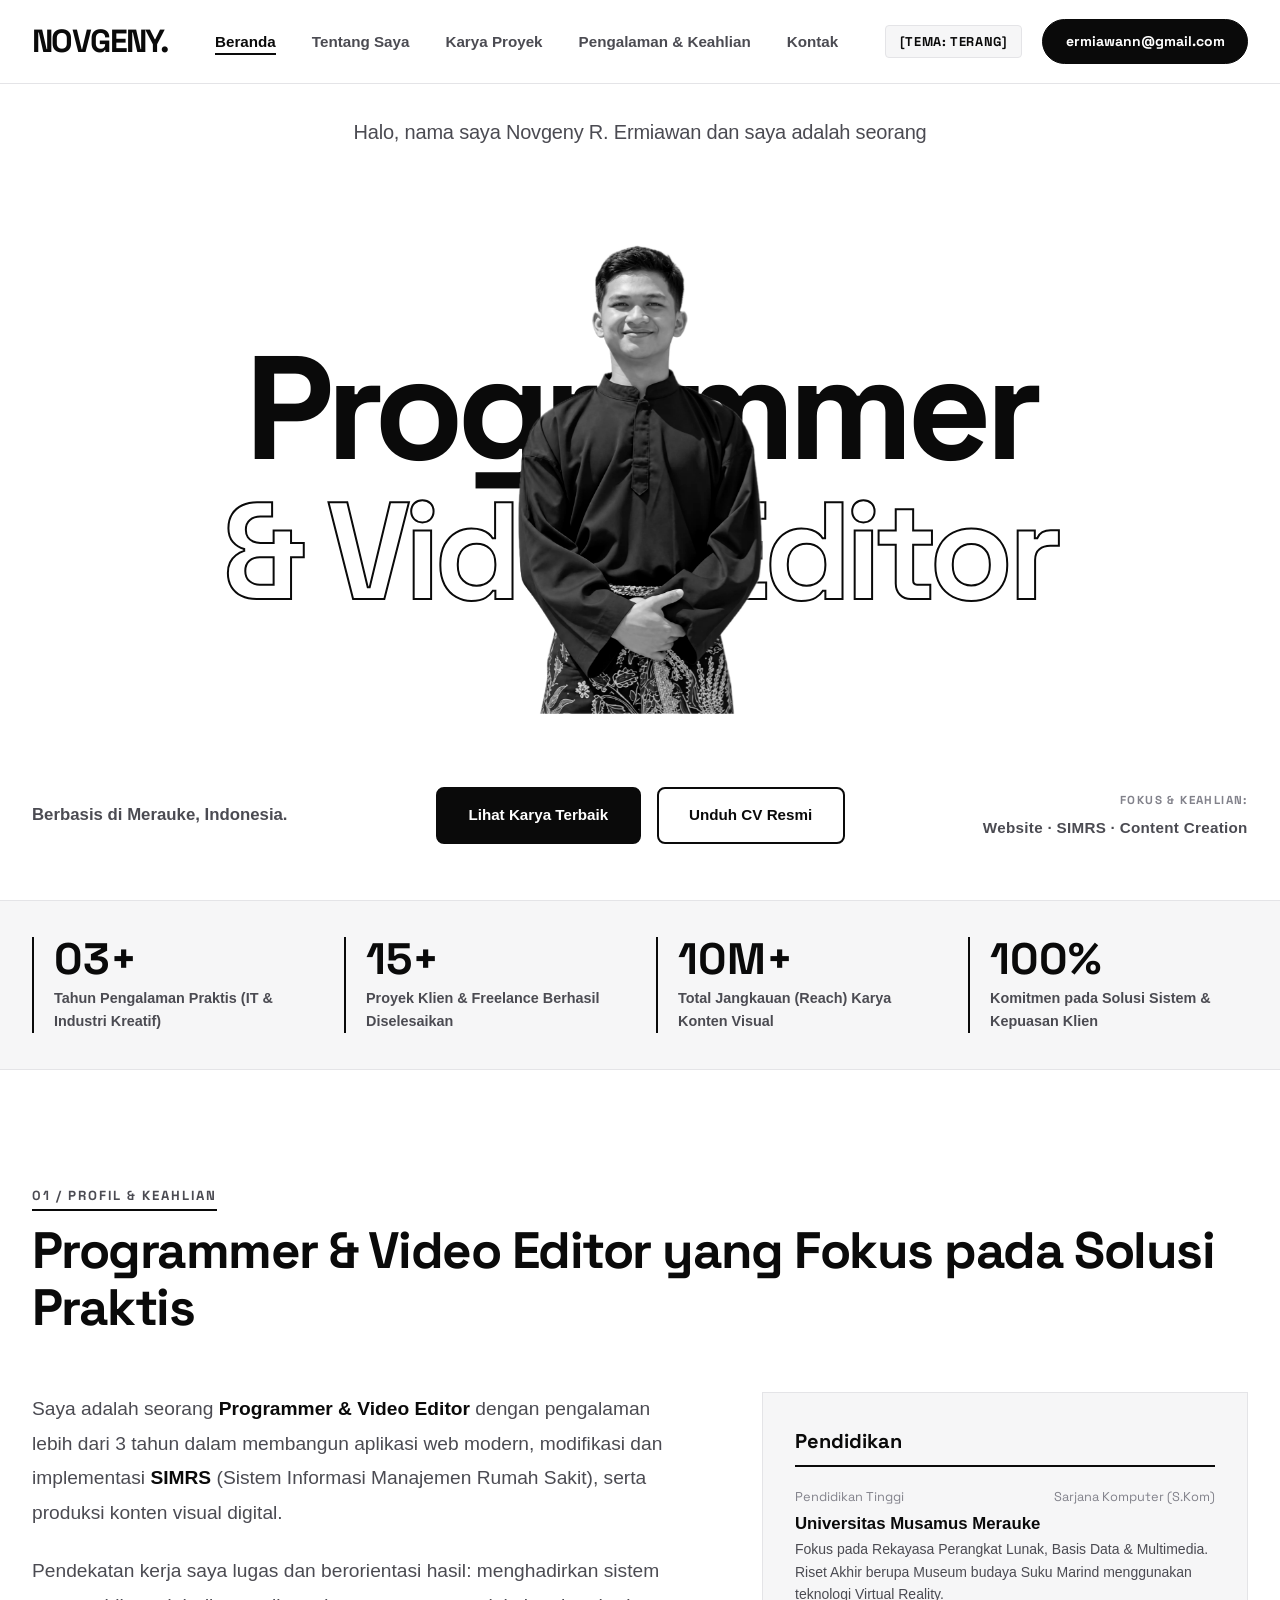
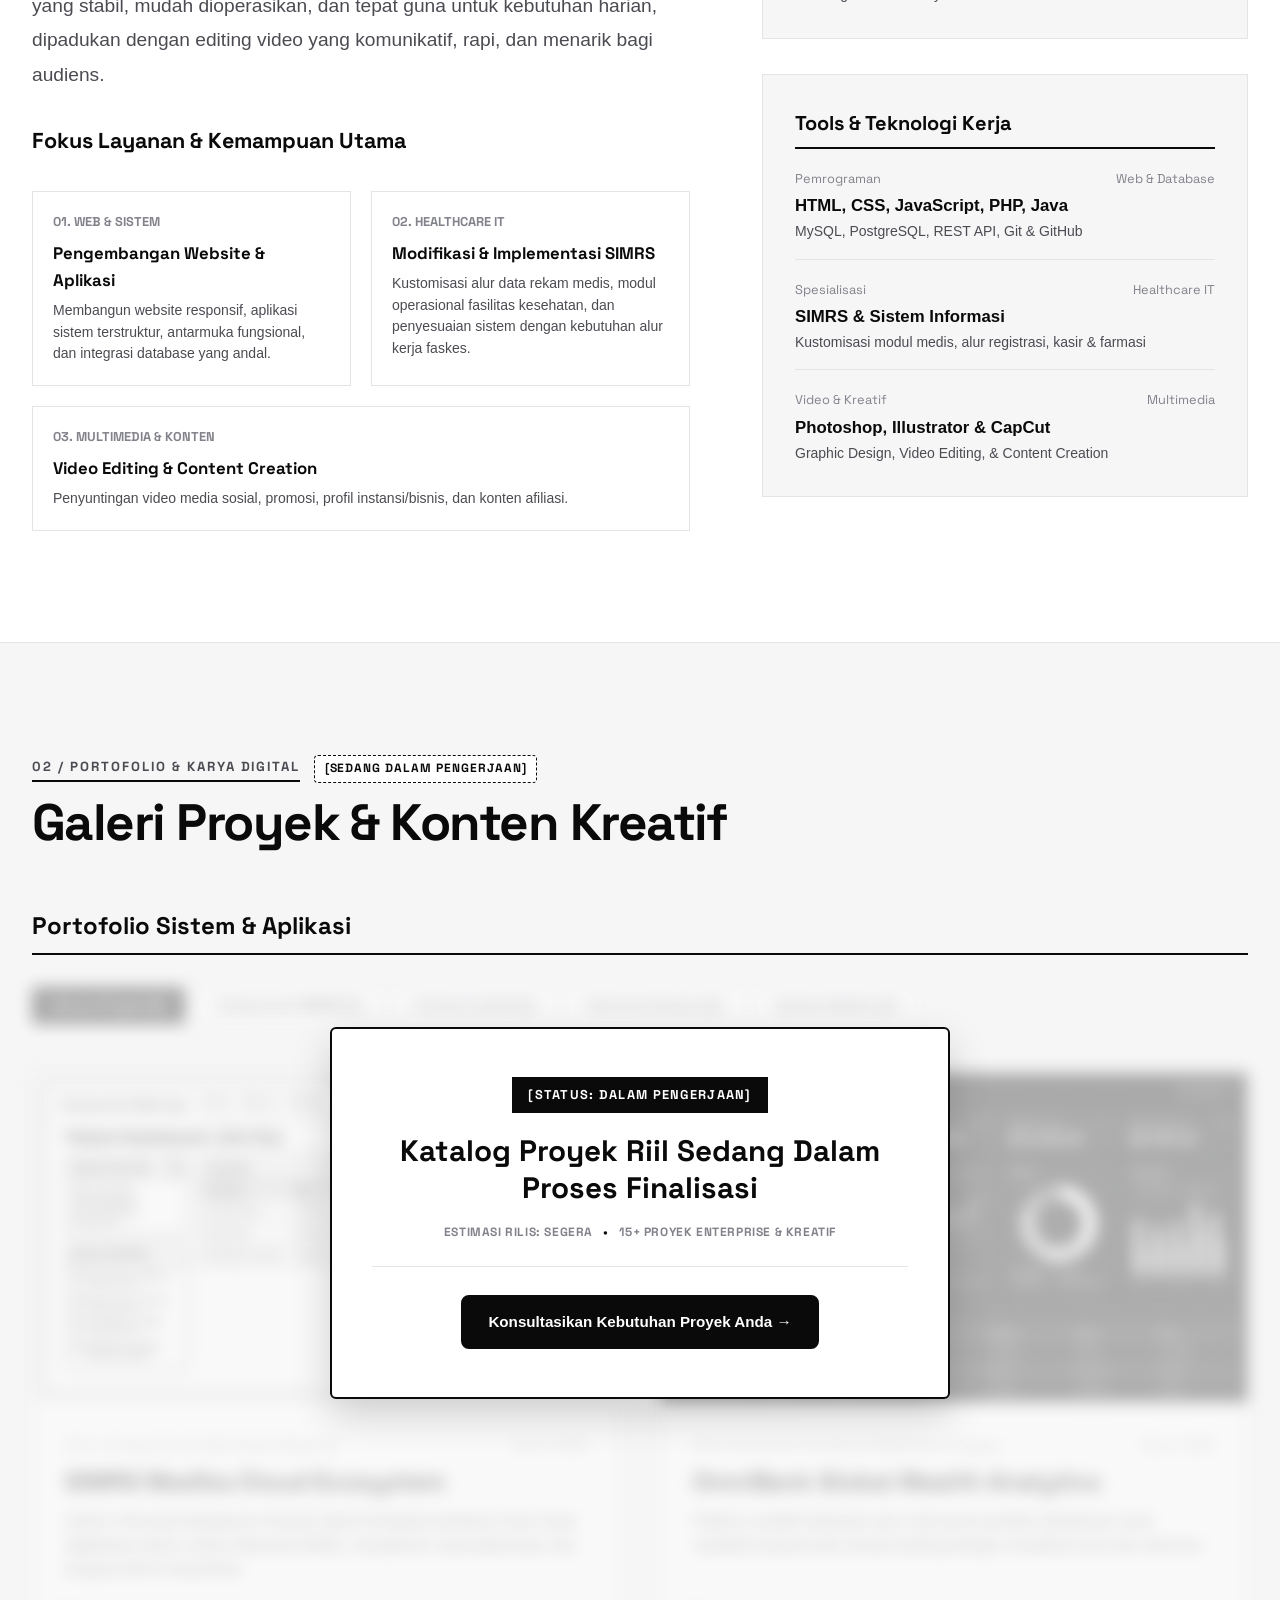
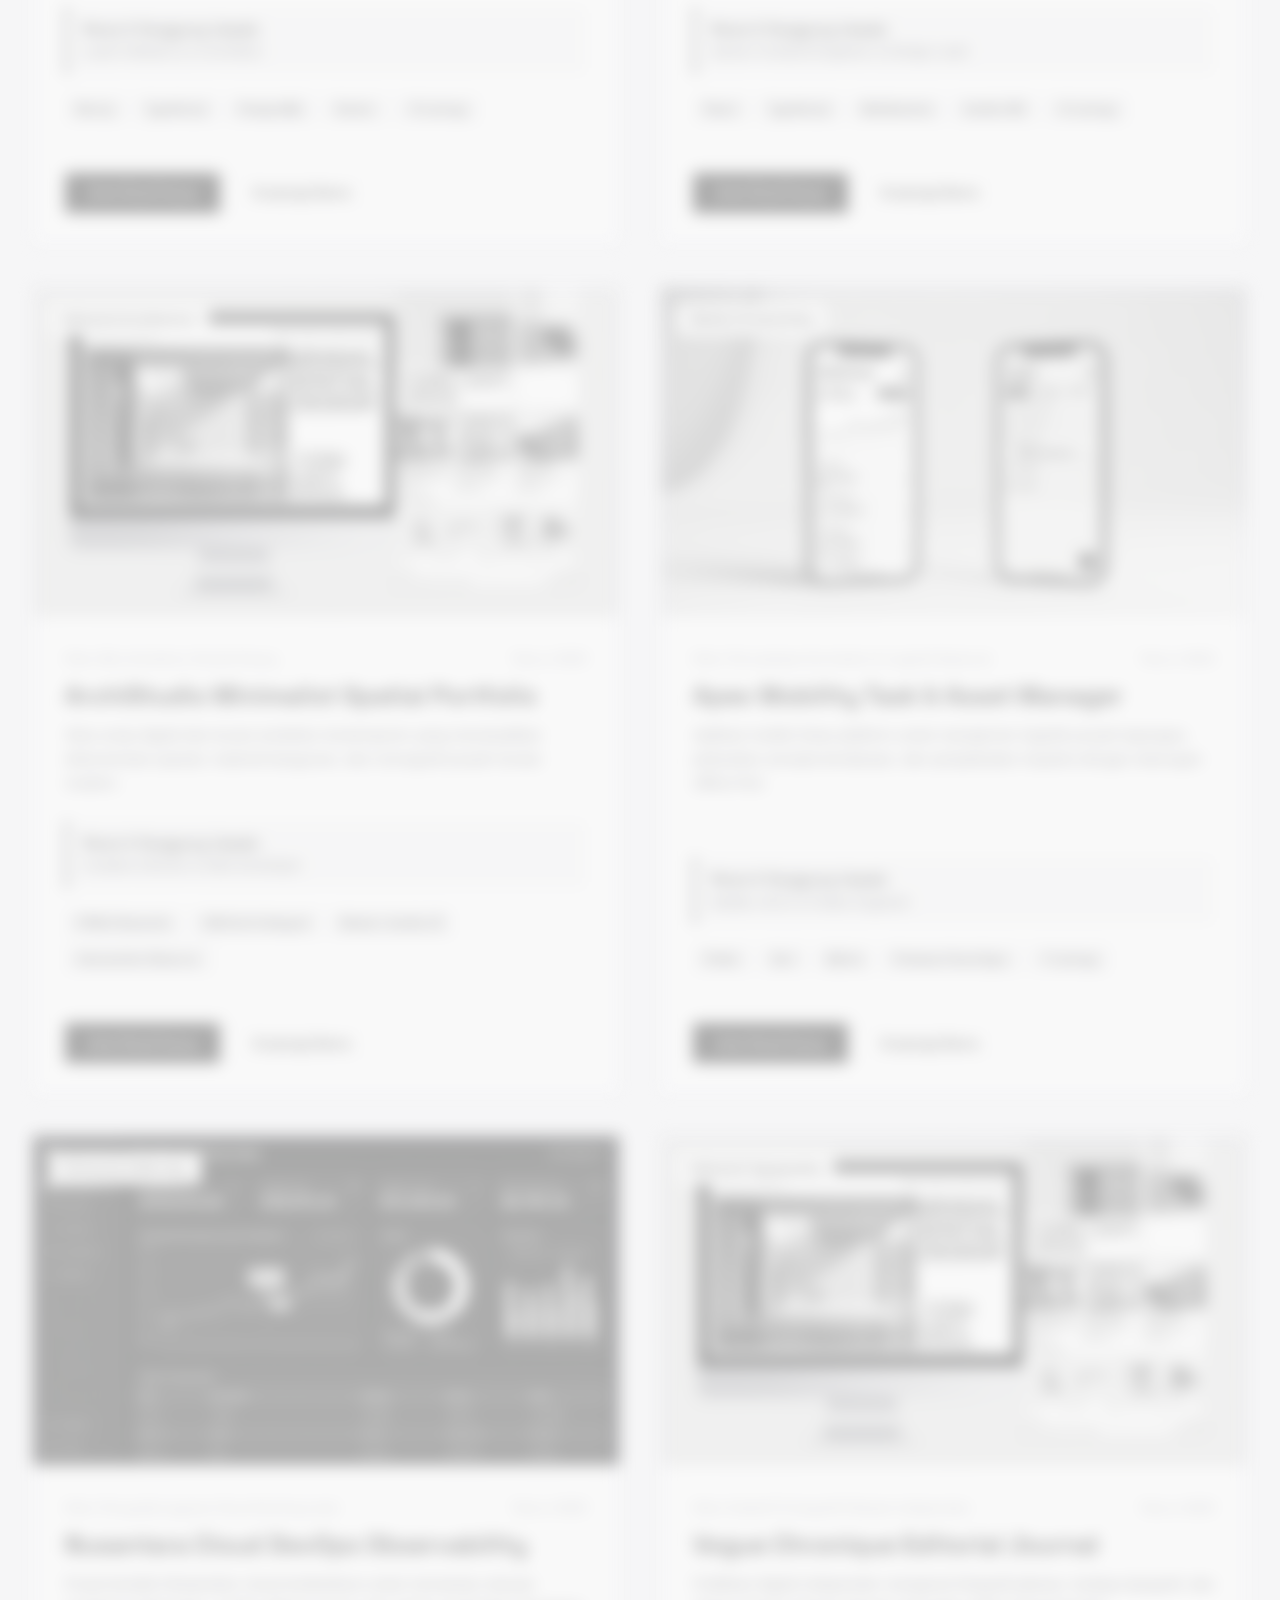
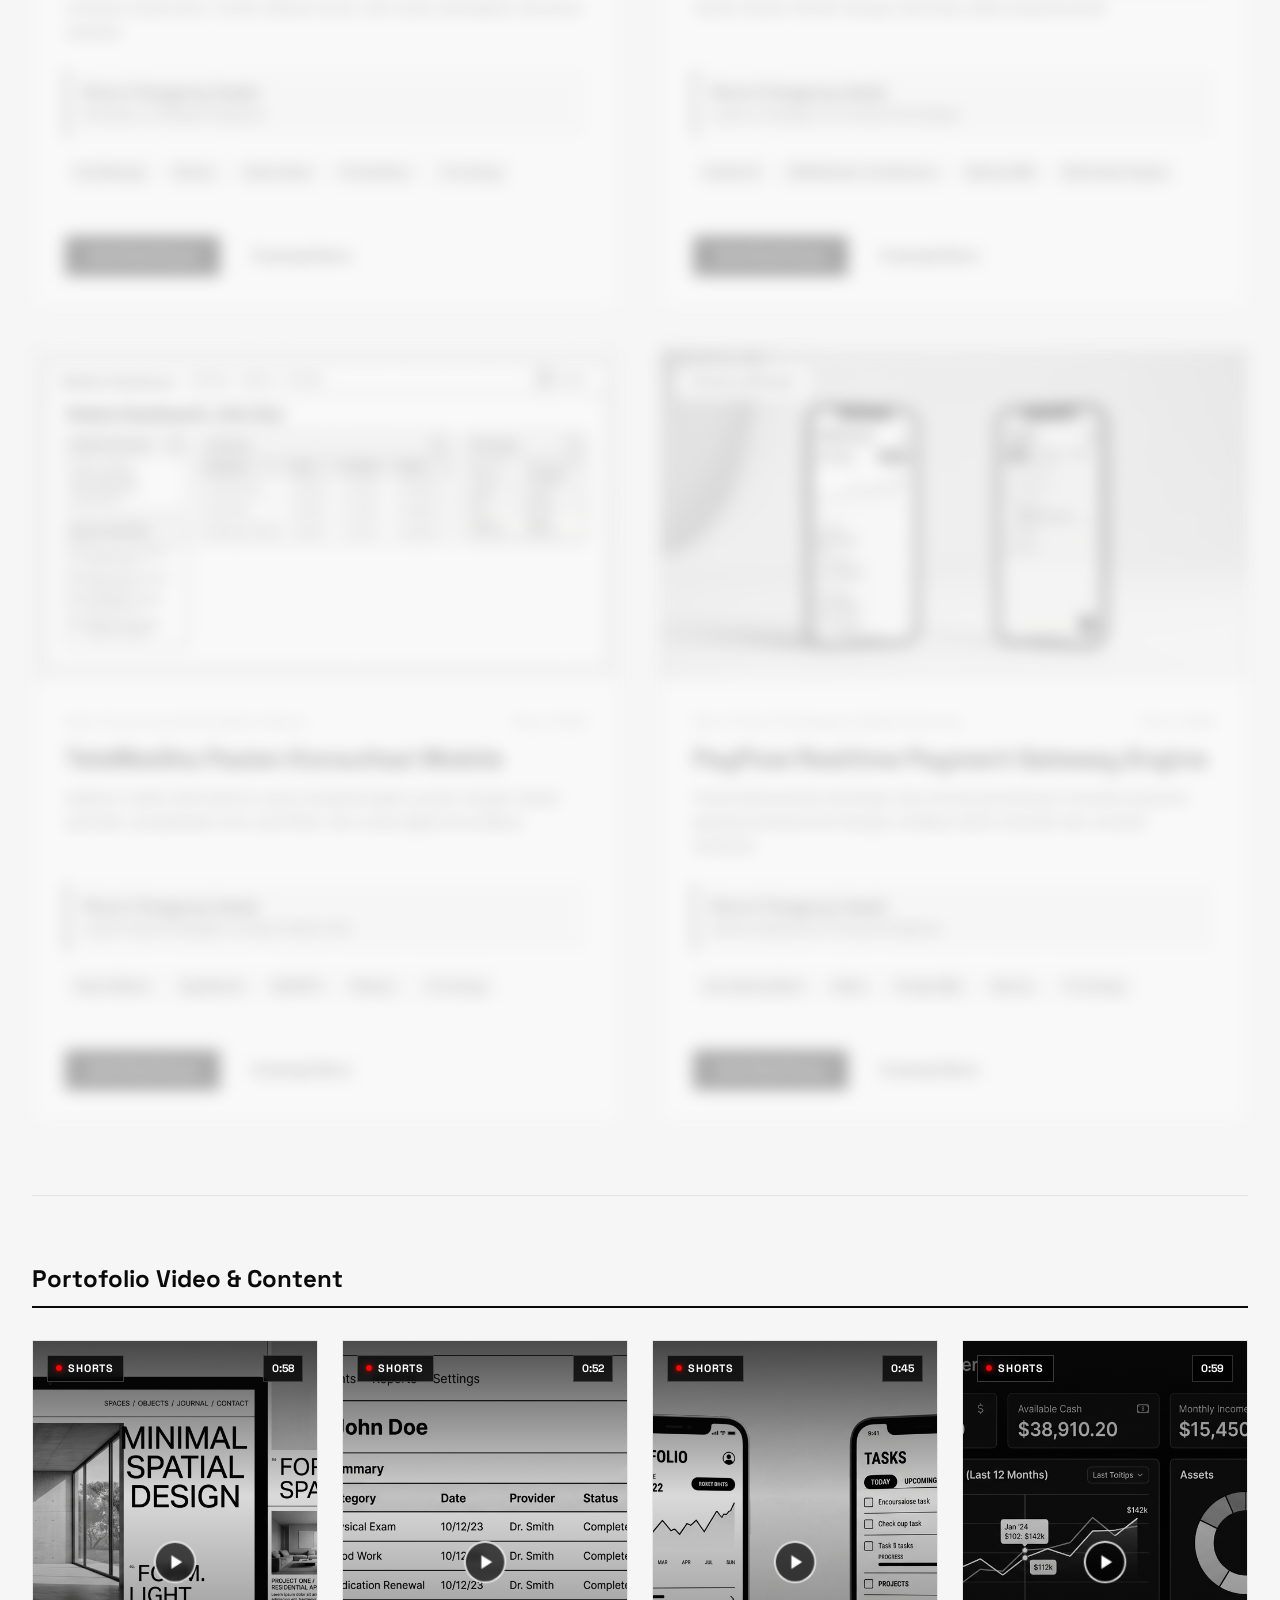
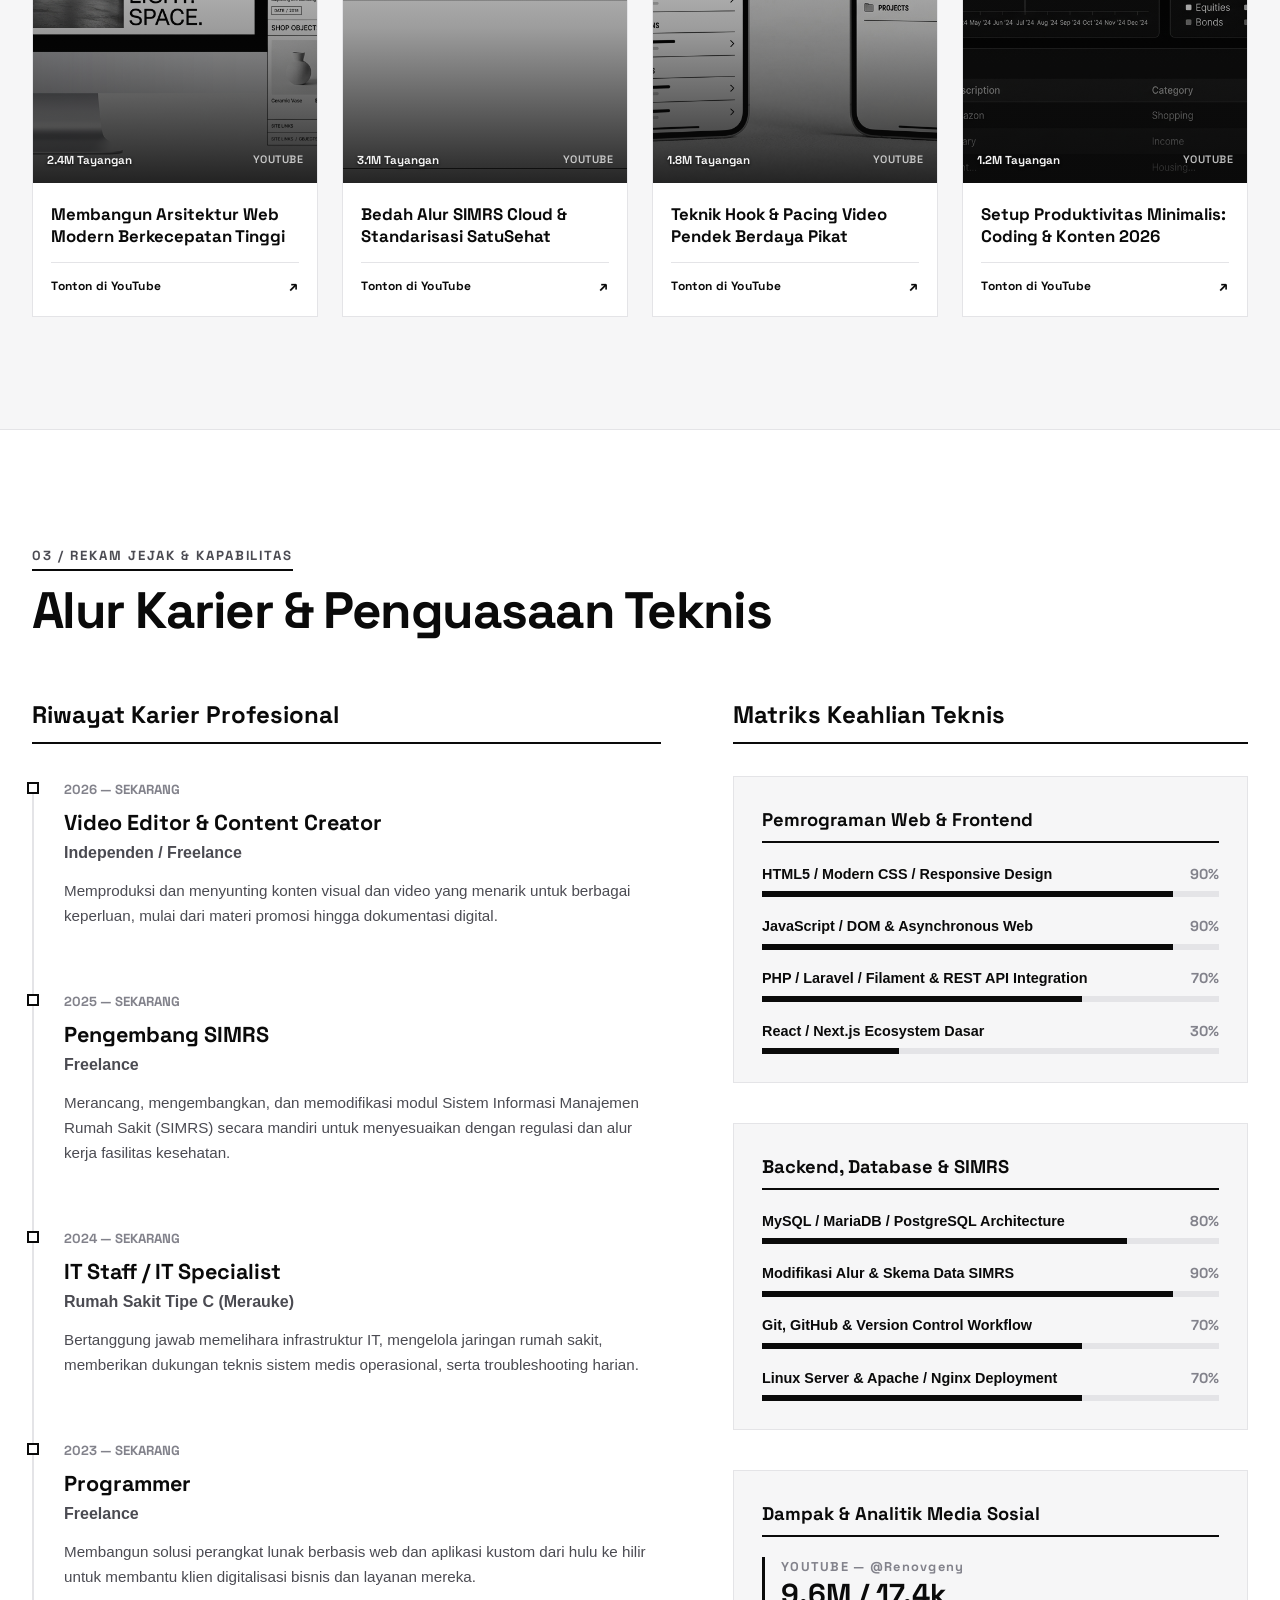
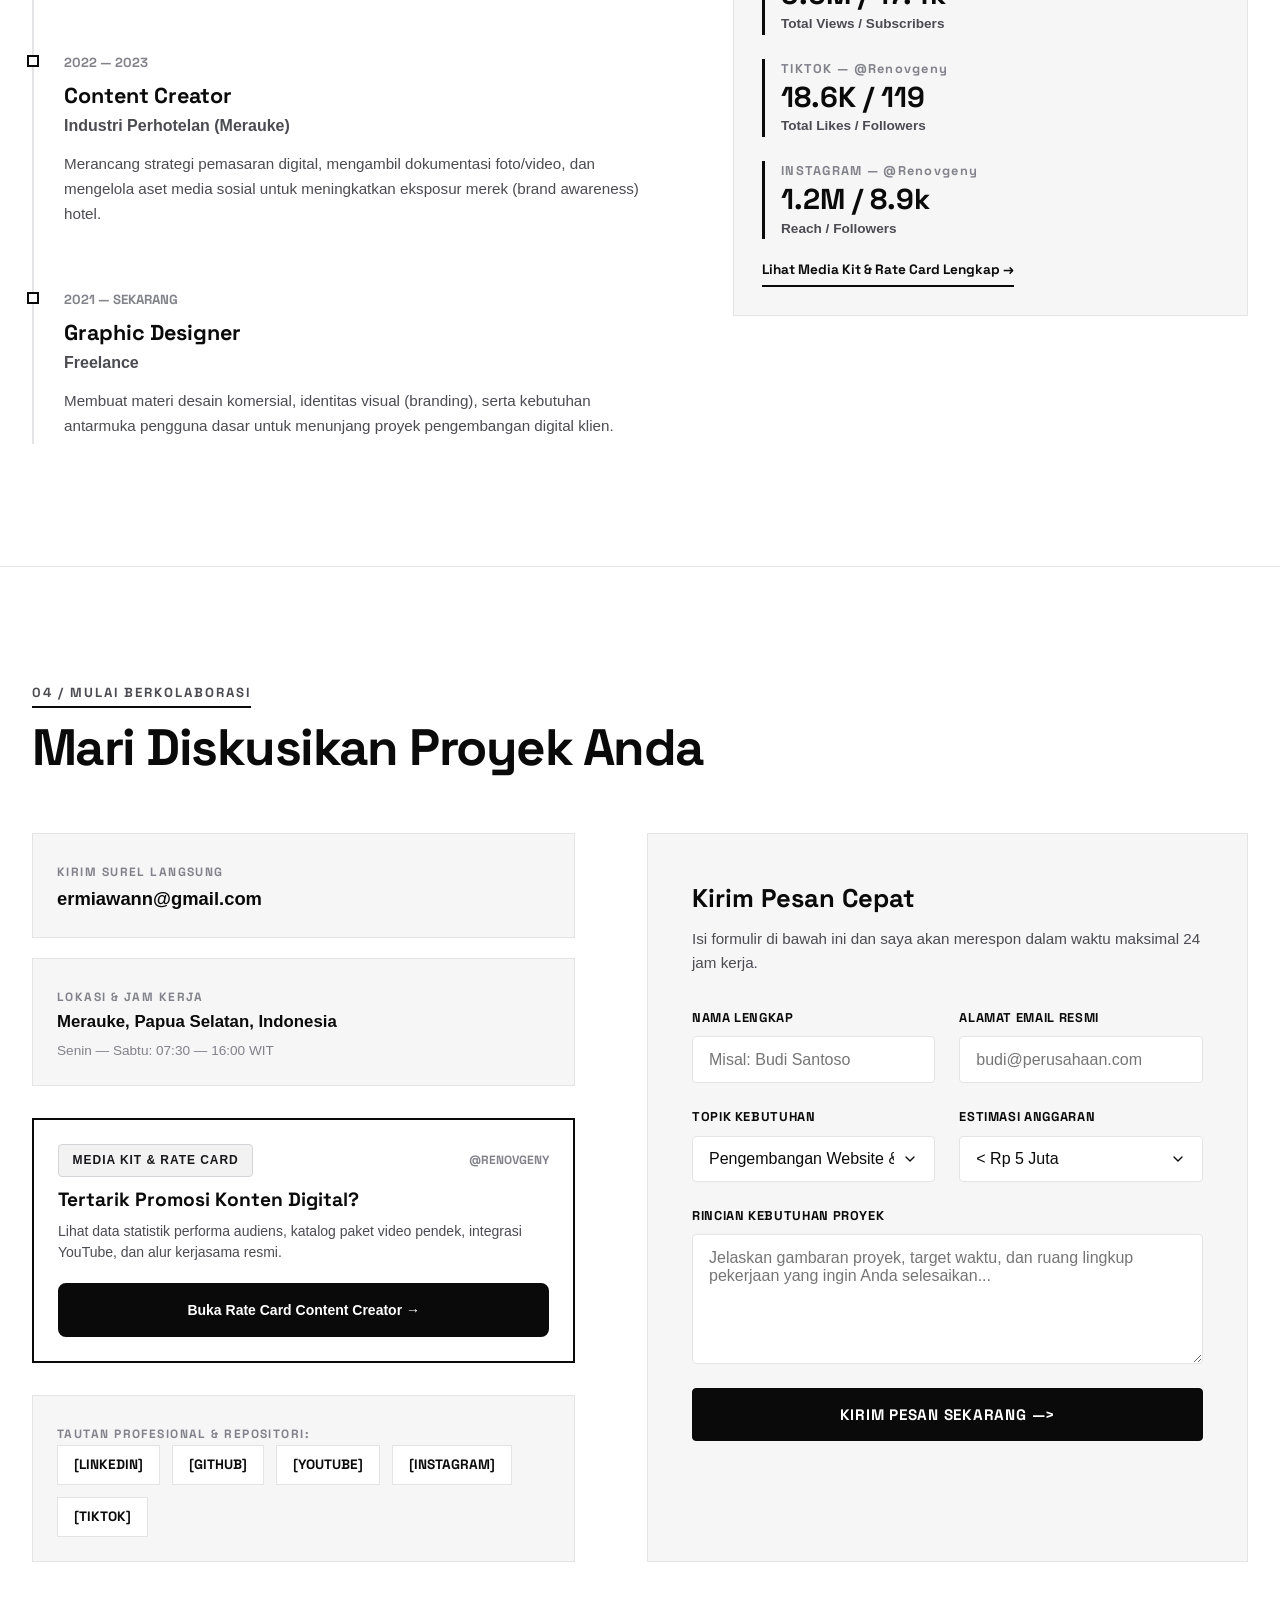
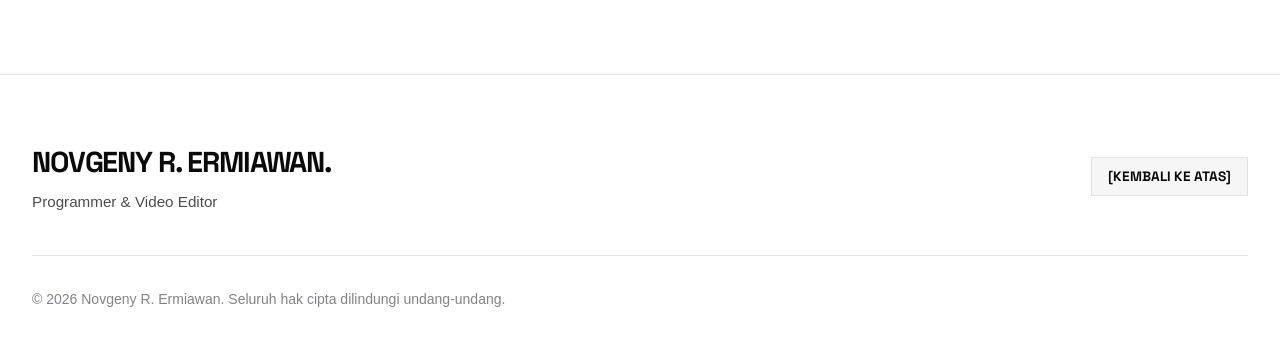
==== commit ab2a37cc: "hilangkan badge jenis konten" ====
--- a/index.html
+++ b/index.html
@@ -338,7 +338,6 @@
               </div>
             </div>
             <div class="short-info-content">
-              <span class="short-topic-label">[WEB PERFORMANCE]</span>
               <h4 class="short-title">Membangun Arsitektur Web Modern Berkecepatan Tinggi</h4>
               <div class="short-action-link">
                 <span>Tonton di YouTube</span>
@@ -367,7 +366,6 @@
               </div>
             </div>
             <div class="short-info-content">
-              <span class="short-topic-label">[SISTEM KESEHATAN]</span>
               <h4 class="short-title">Bedah Alur SIMRS Cloud &amp; Standarisasi SatuSehat</h4>
               <div class="short-action-link">
                 <span>Tonton di YouTube</span>
@@ -396,7 +394,6 @@
               </div>
             </div>
             <div class="short-info-content">
-              <span class="short-topic-label">[RETENTION EDITING]</span>
               <h4 class="short-title">Teknik Hook &amp; Pacing Video Pendek Berdaya Pikat</h4>
               <div class="short-action-link">
                 <span>Tonton di YouTube</span>
@@ -425,7 +422,6 @@
               </div>
             </div>
             <div class="short-info-content">
-              <span class="short-topic-label">[CREATOR WORKFLOW]</span>
               <h4 class="short-title">Setup Produktivitas Minimalis: Coding &amp; Konten 2026</h4>
               <div class="short-action-link">
                 <span>Tonton di YouTube</span>
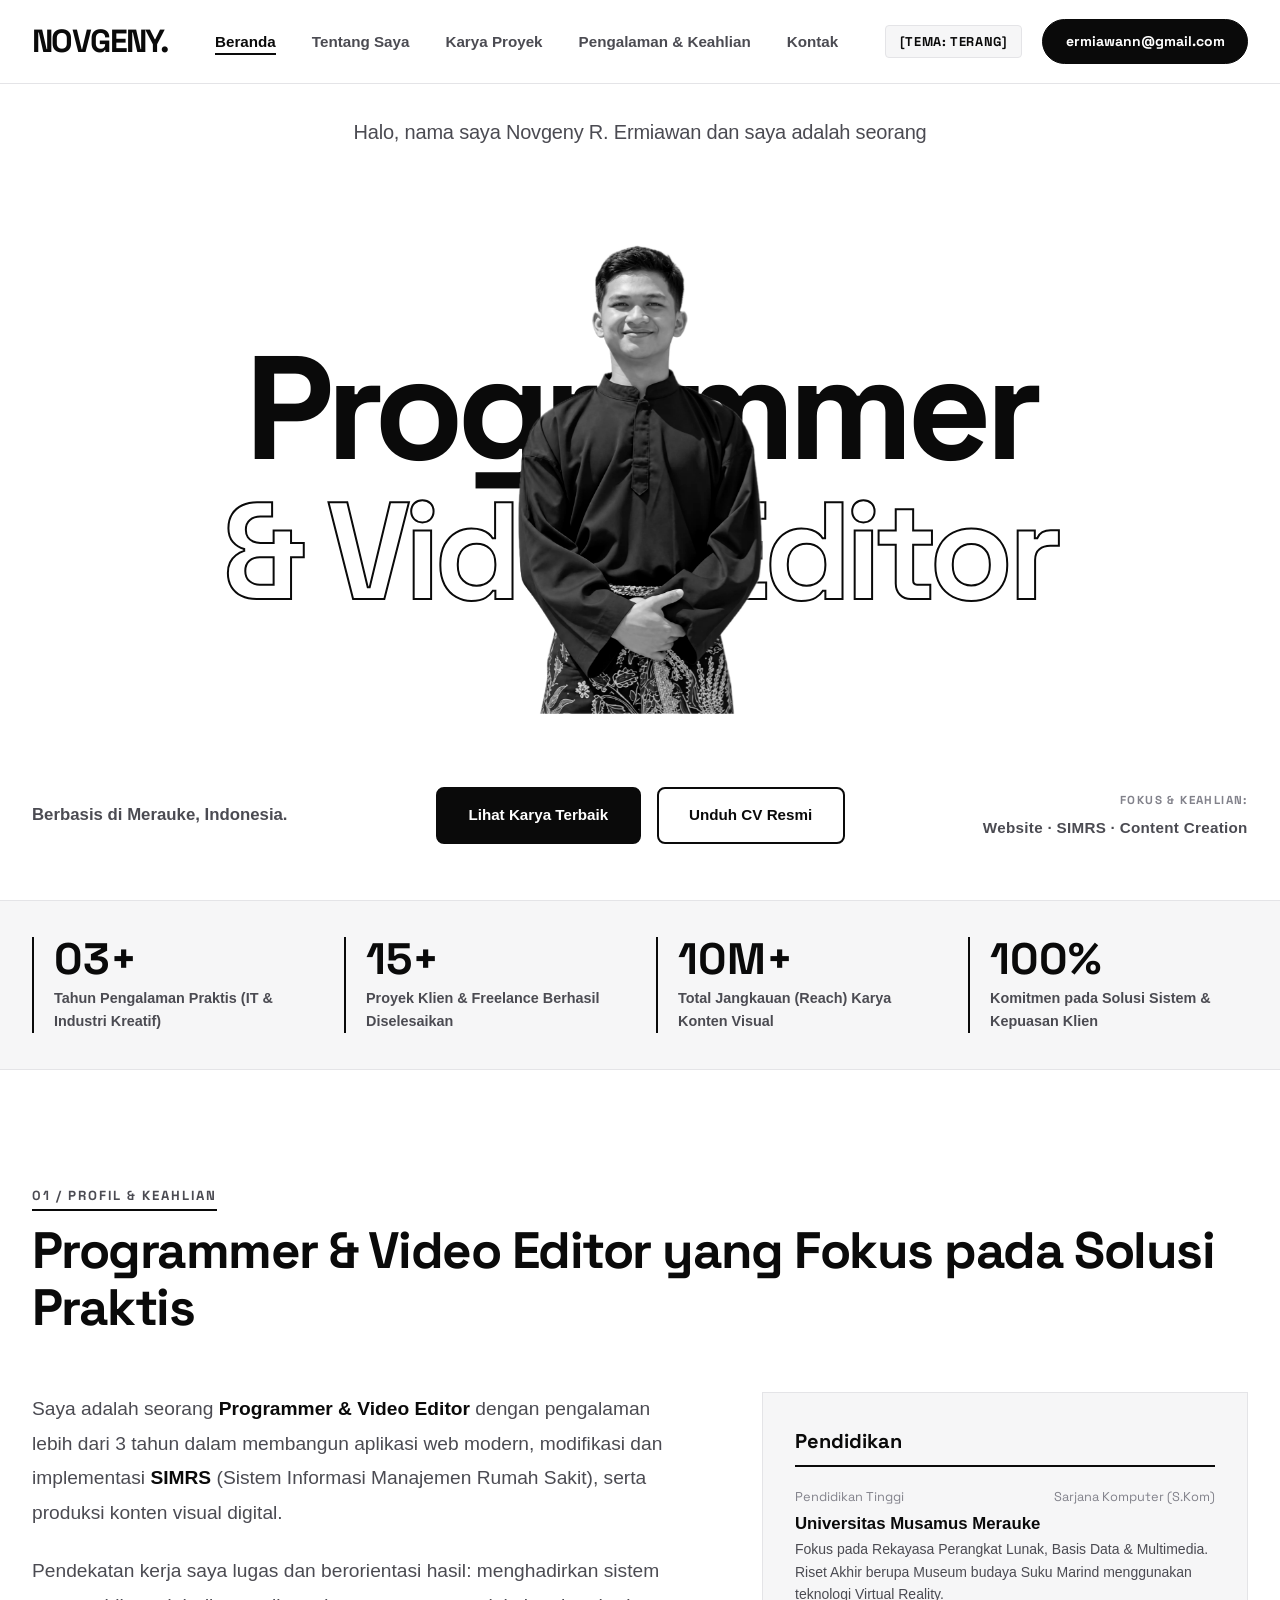
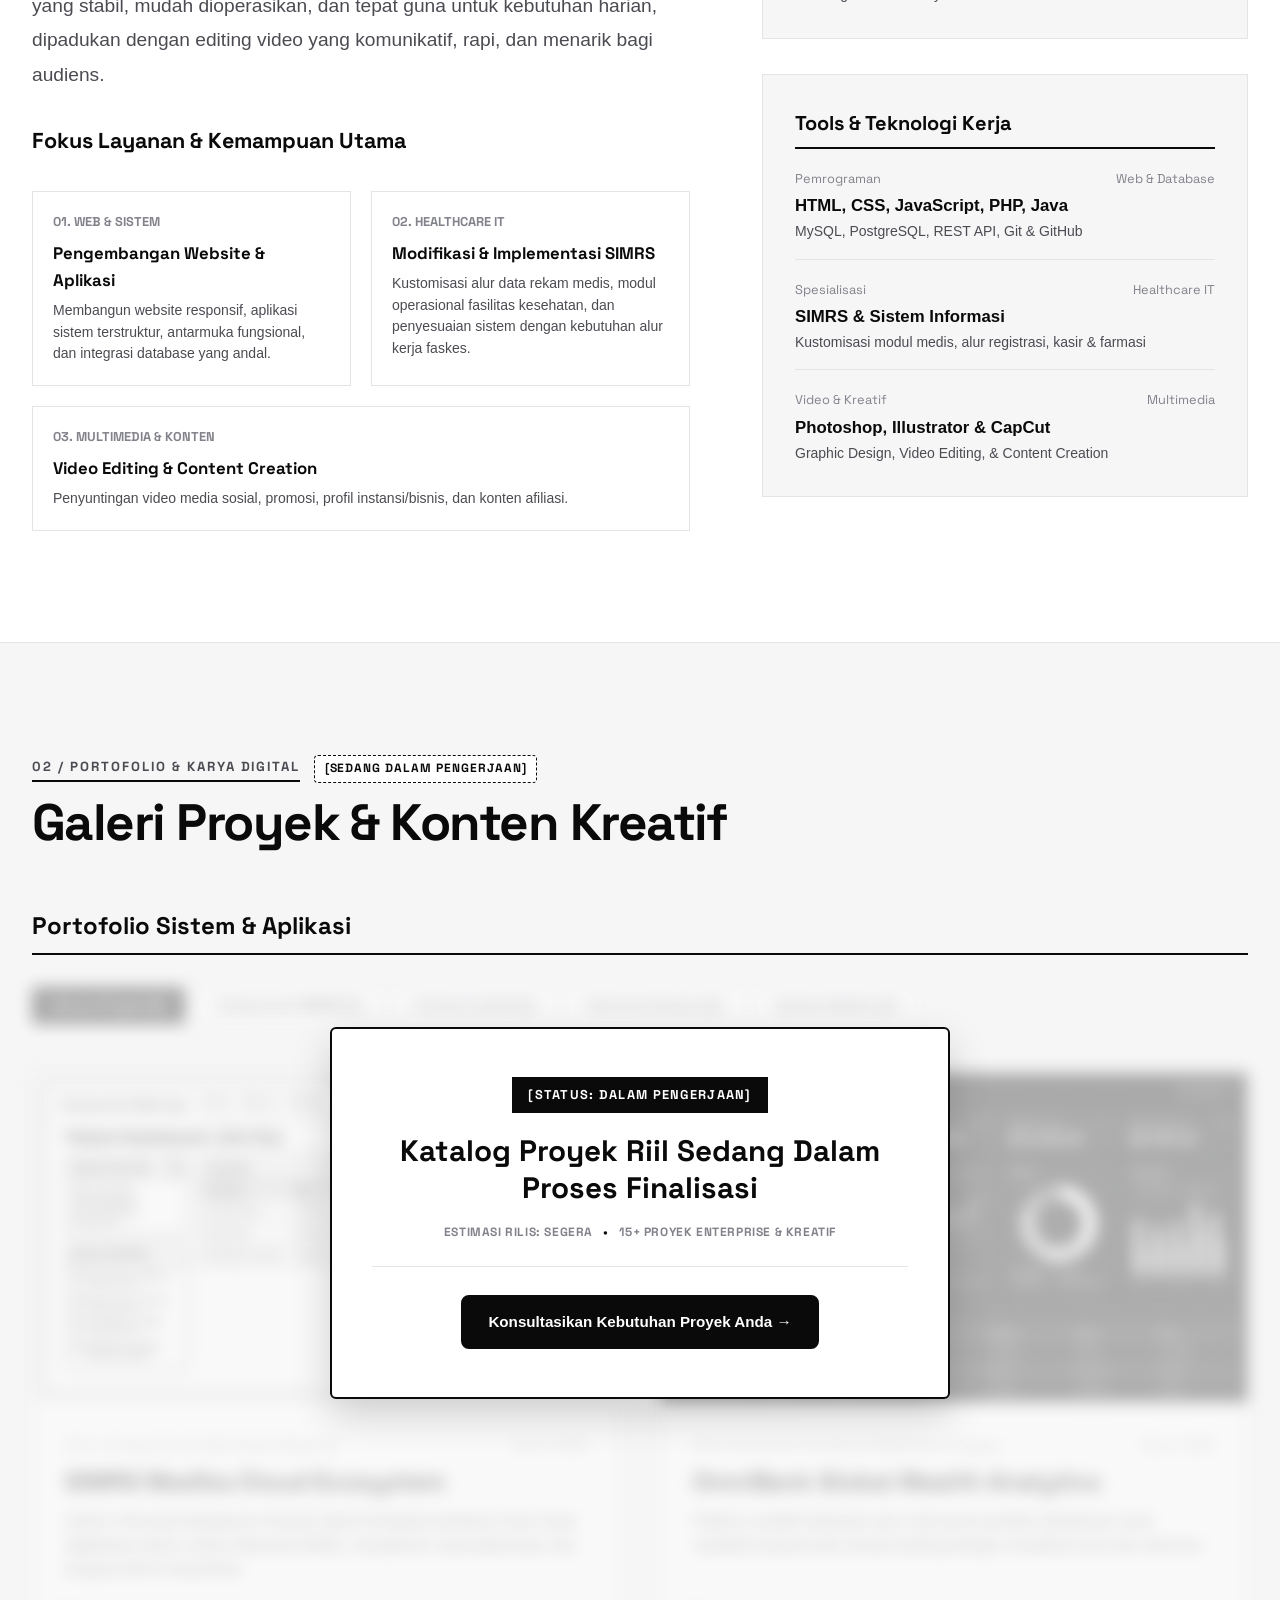
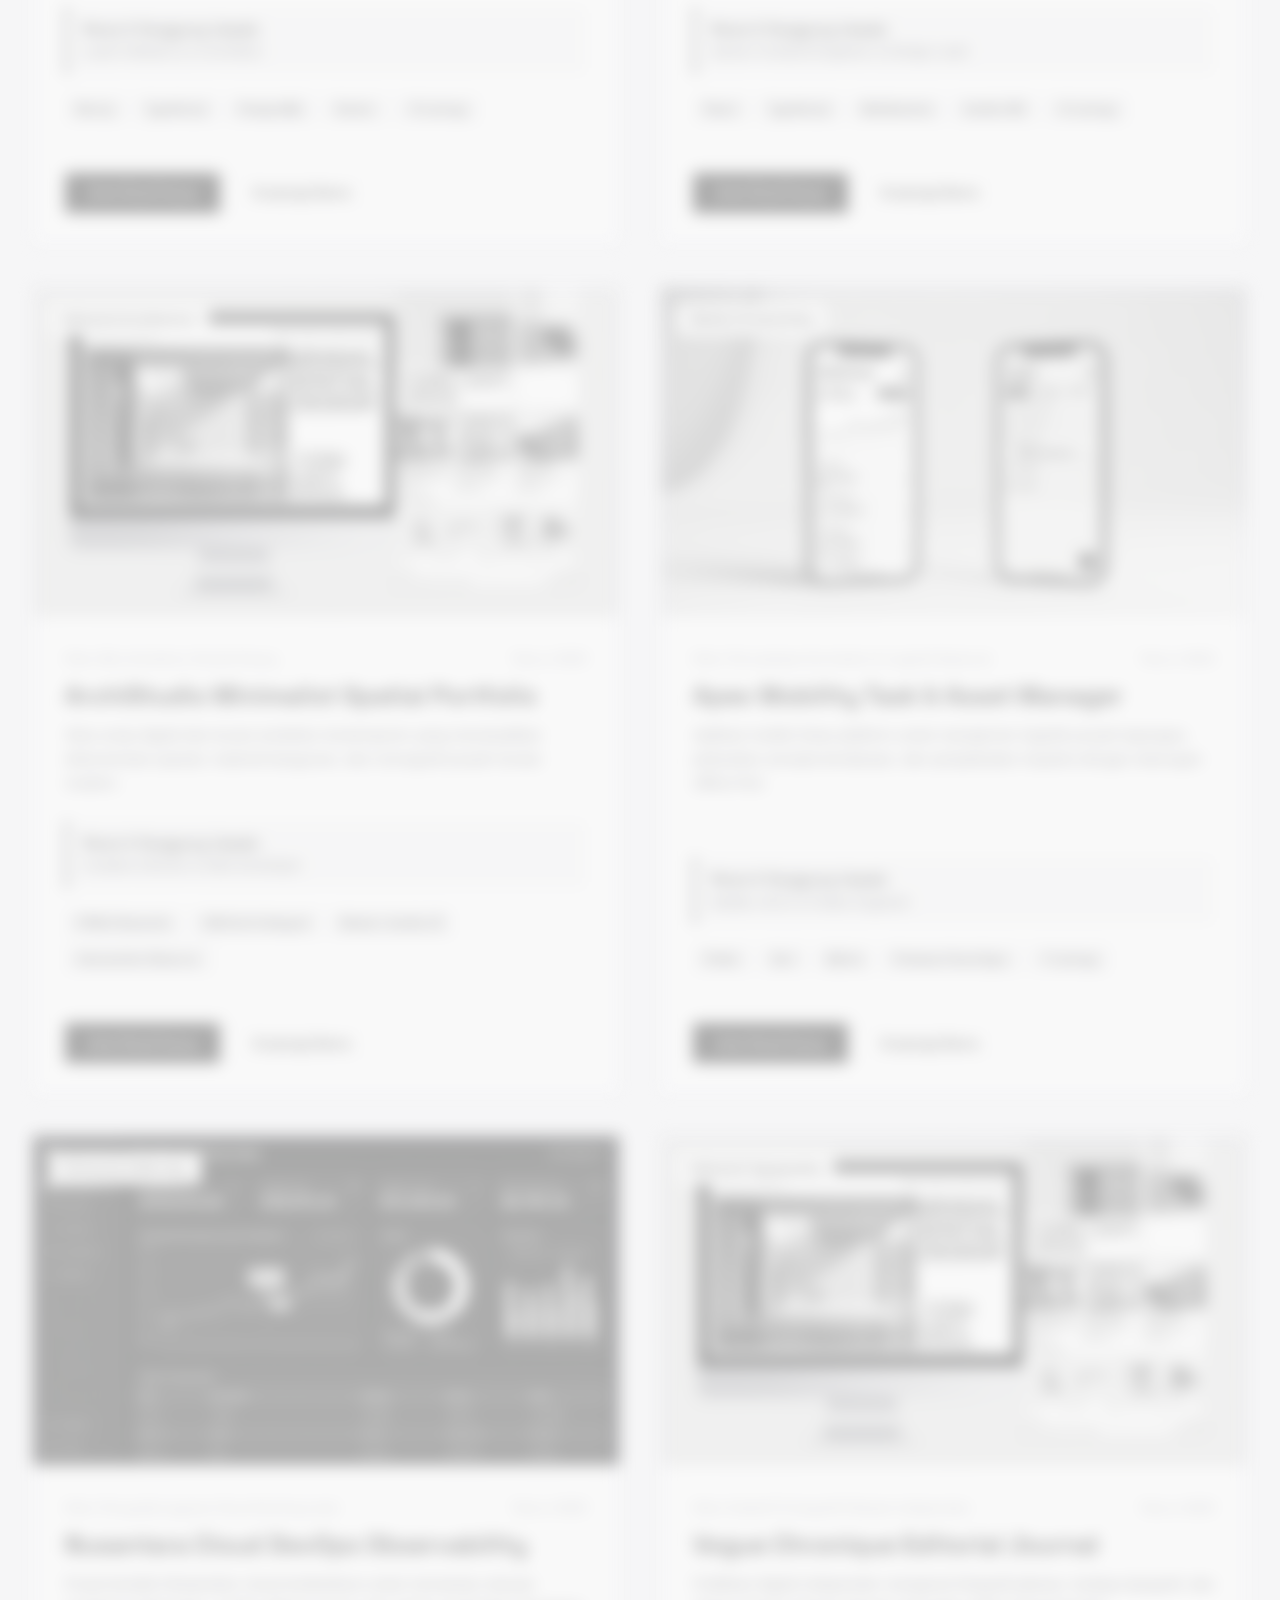
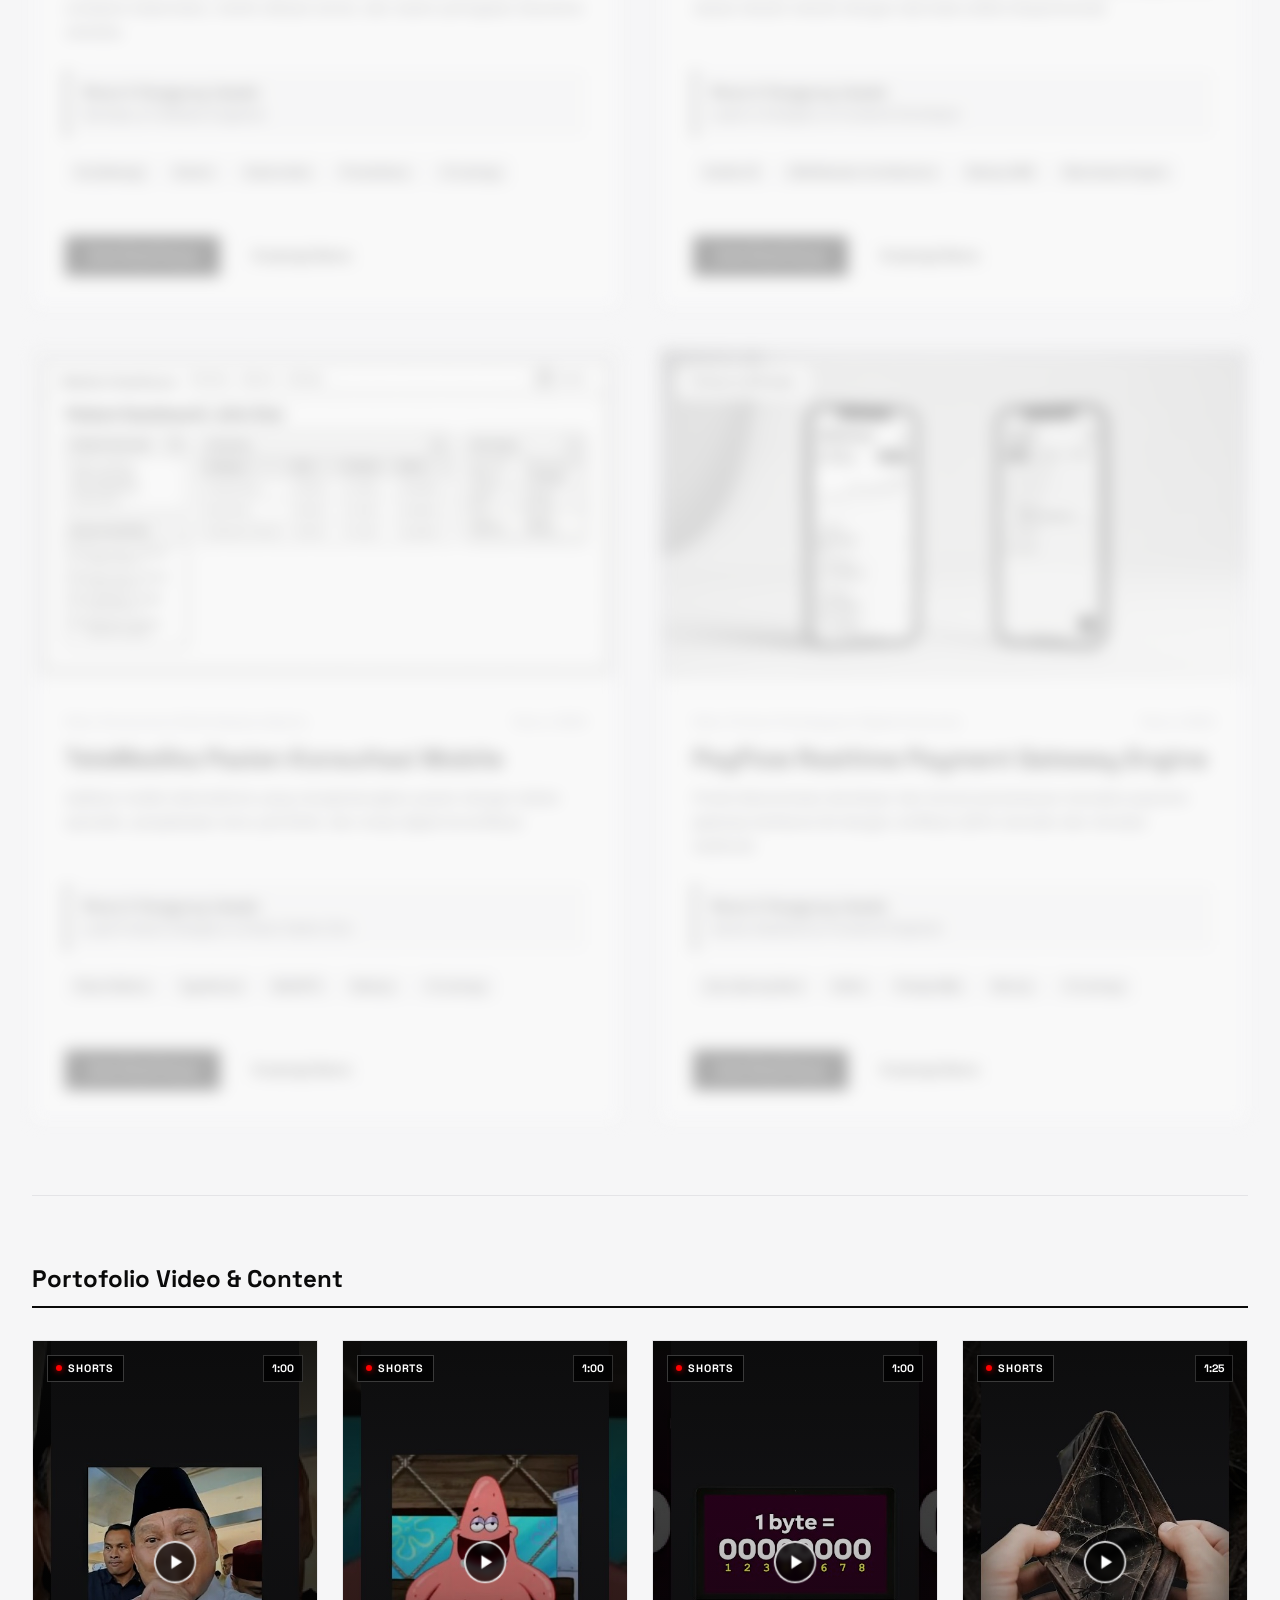
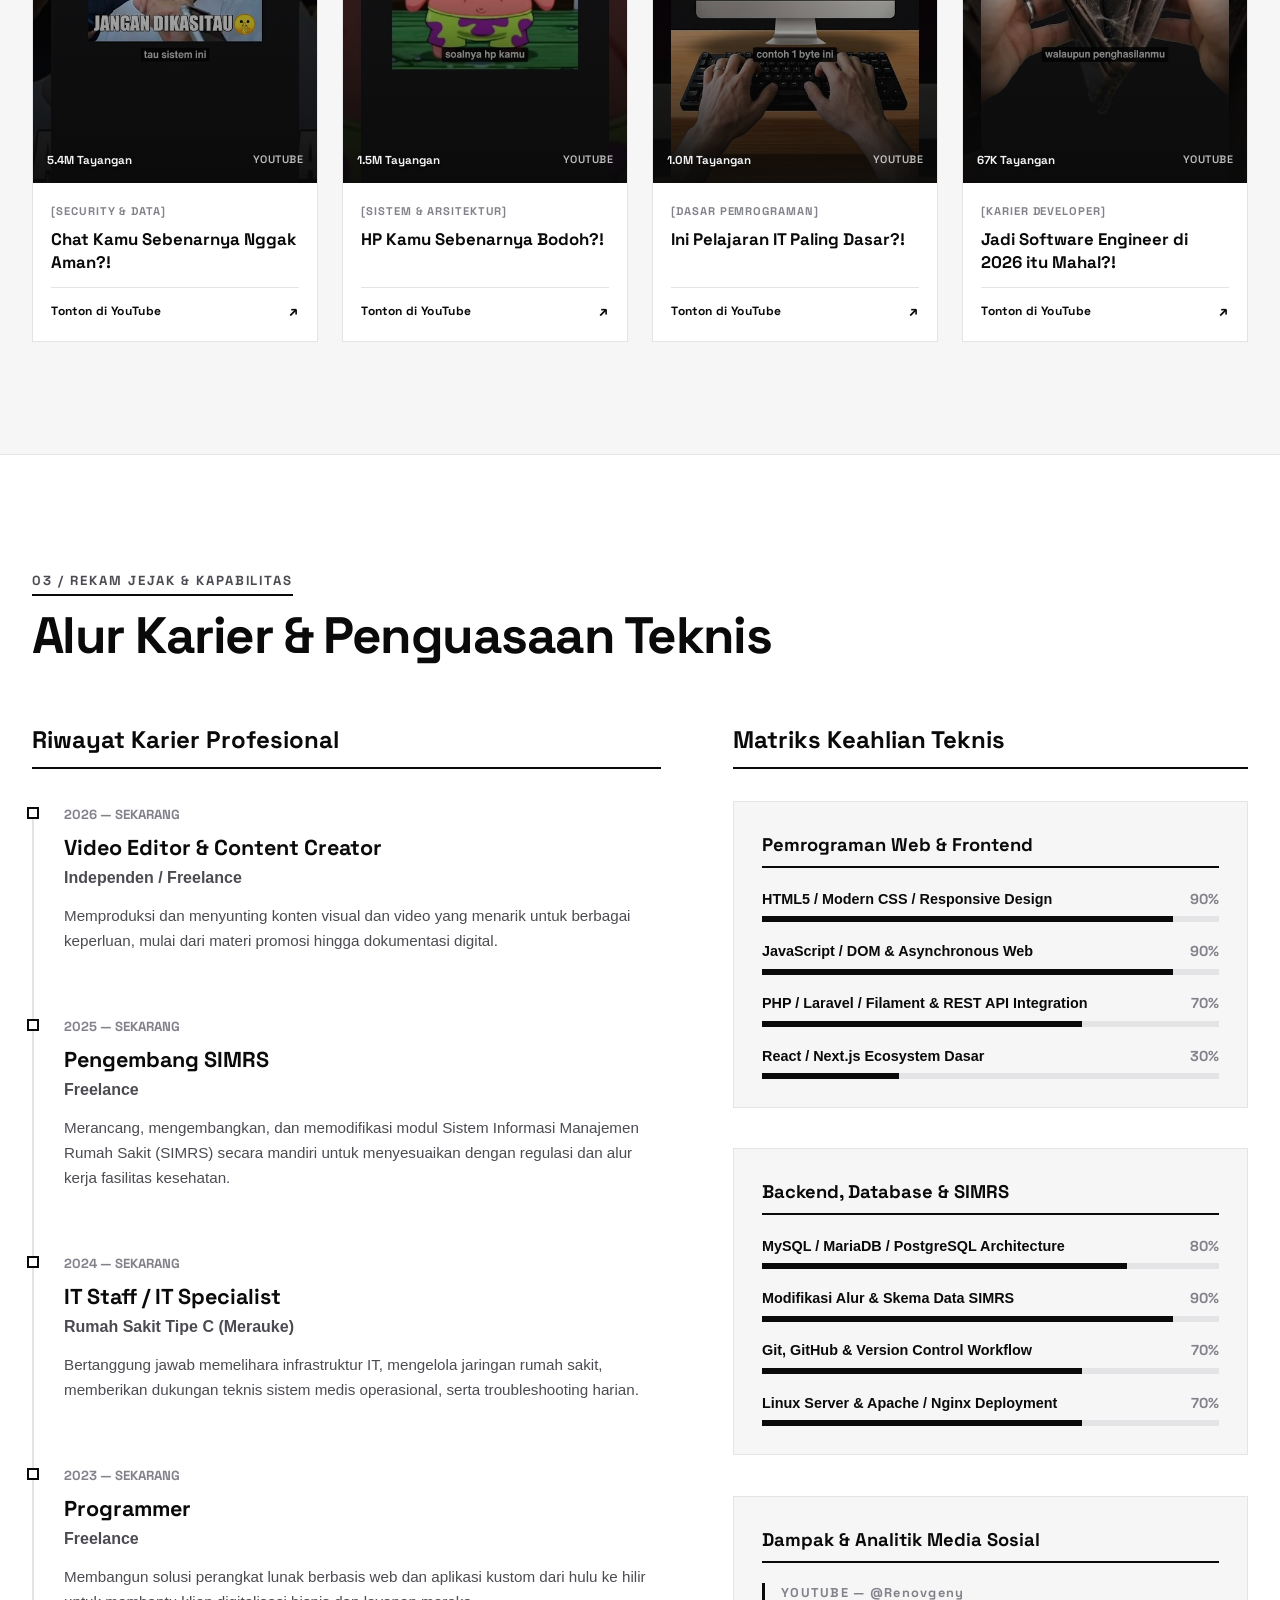
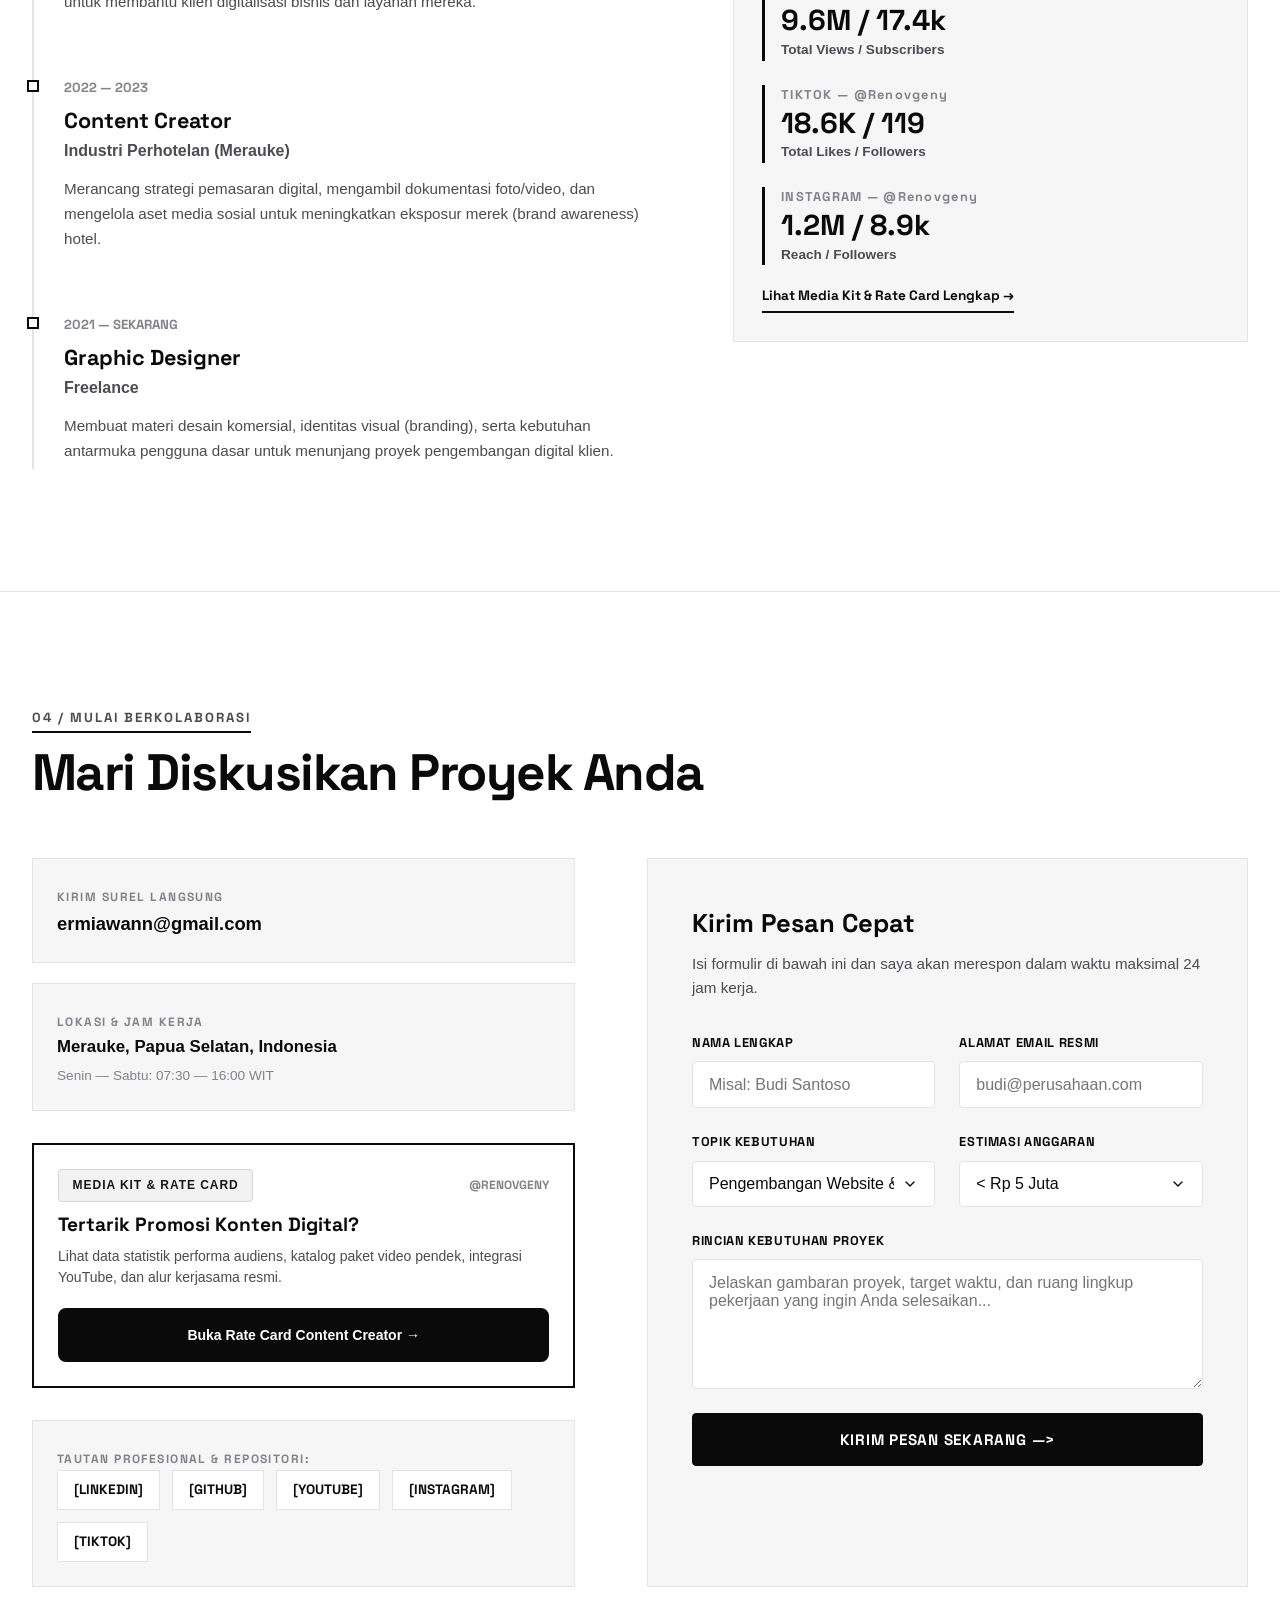
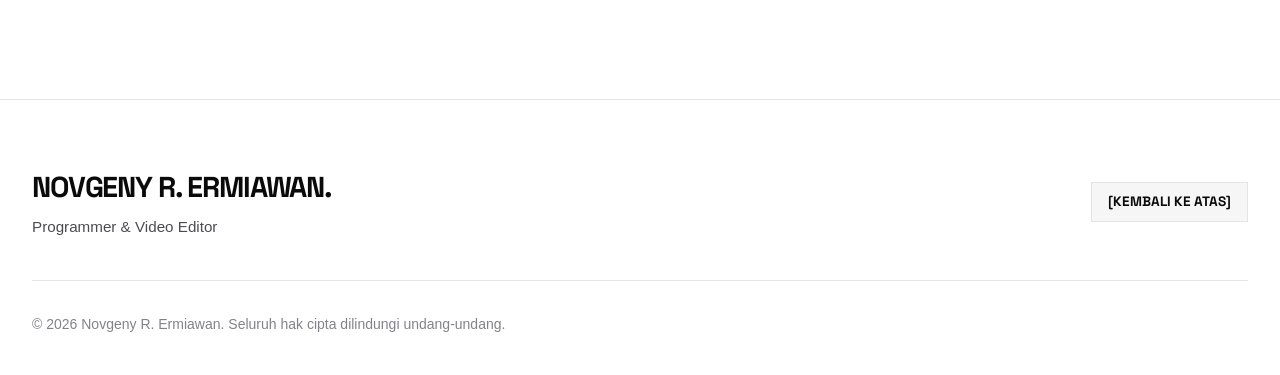
==== commit 46b72145: "tambahkan thumbnail" ====
--- a/index.html
+++ b/index.html
@@ -319,13 +319,13 @@
         <!-- YouTube Shorts Grid (Lightweight External Cards with Vertical Thumbnails) -->
         <div class="shorts-grid">
           <!-- Short Card 1 -->
-          <a href="https://youtube.com/@Renovgeny/shorts" target="_blank" rel="noopener noreferrer" class="short-card" aria-label="Tonton YouTube Short: Membangun Arsitektur Web Modern Berkecepatan Tinggi">
+          <a href="https://youtube.com/shorts/Kumi0WAmigk" target="_blank" rel="noopener noreferrer" class="short-card" aria-label="Tonton YouTube Short: Chat Kamu Sebenarnya Nggak Aman?!">
             <div class="short-thumb-wrapper">
-              <img src="assets/images/project_editorial.jpg" alt="Thumbnail Short Arsitektur Web Modern" class="short-thumb-img" loading="lazy" width="400" height="622">
+              <img src="assets/images/short_chat_security.jpg" alt="Thumbnail Short Chat Kamu Sebenarnya Nggak Aman?!" class="short-thumb-img" loading="lazy" width="400" height="622">
               <div class="short-thumb-overlay"></div>
               <div class="short-badge-row">
                 <span class="short-badge"><span class="short-badge-icon"></span>SHORTS</span>
-                <span class="short-duration">0:58</span>
+                <span class="short-duration">1:00</span>
               </div>
               <div class="short-play-btn" aria-hidden="true">
                 <svg viewBox="0 0 24 24" width="20" height="20">
@@ -333,12 +333,13 @@
                 </svg>
               </div>
               <div class="short-stats-row">
-                <span class="short-stat-views">2.4M Tayangan</span>
+                <span class="short-stat-views">5.4M Tayangan</span>
                 <span class="short-stat-platform">YouTube</span>
               </div>
             </div>
             <div class="short-info-content">
-              <h4 class="short-title">Membangun Arsitektur Web Modern Berkecepatan Tinggi</h4>
+              <span class="short-topic-label">[SECURITY &amp; DATA]</span>
+              <h4 class="short-title">Chat Kamu Sebenarnya Nggak Aman?!</h4>
               <div class="short-action-link">
                 <span>Tonton di YouTube</span>
                 <span class="short-action-arrow">&nearr;</span>
@@ -347,13 +348,13 @@
           </a>
 
           <!-- Short Card 2 -->
-          <a href="https://youtube.com/@Renovgeny/shorts" target="_blank" rel="noopener noreferrer" class="short-card" aria-label="Tonton YouTube Short: Bedah Alur SIMRS Cloud &amp; Integrasi SatuSehat">
+          <a href="https://youtube.com/shorts/i2TMpYt0BWI" target="_blank" rel="noopener noreferrer" class="short-card" aria-label="Tonton YouTube Short: HP Kamu Sebenarnya Bodoh?!">
             <div class="short-thumb-wrapper">
-              <img src="assets/images/project_health.jpg" alt="Thumbnail Short Bedah Alur SIMRS Cloud" class="short-thumb-img" loading="lazy" width="400" height="622">
+              <img src="assets/images/short_hp_bodoh.jpg" alt="Thumbnail Short HP Kamu Sebenarnya Bodoh?!" class="short-thumb-img" loading="lazy" width="400" height="622">
               <div class="short-thumb-overlay"></div>
               <div class="short-badge-row">
                 <span class="short-badge"><span class="short-badge-icon"></span>SHORTS</span>
-                <span class="short-duration">0:52</span>
+                <span class="short-duration">1:00</span>
               </div>
               <div class="short-play-btn" aria-hidden="true">
                 <svg viewBox="0 0 24 24" width="20" height="20">
@@ -361,12 +362,13 @@
                 </svg>
               </div>
               <div class="short-stats-row">
-                <span class="short-stat-views">3.1M Tayangan</span>
+                <span class="short-stat-views">1.5M Tayangan</span>
                 <span class="short-stat-platform">YouTube</span>
               </div>
             </div>
             <div class="short-info-content">
-              <h4 class="short-title">Bedah Alur SIMRS Cloud &amp; Standarisasi SatuSehat</h4>
+              <span class="short-topic-label">[SISTEM &amp; ARSITEKTUR]</span>
+              <h4 class="short-title">HP Kamu Sebenarnya Bodoh?!</h4>
               <div class="short-action-link">
                 <span>Tonton di YouTube</span>
                 <span class="short-action-arrow">&nearr;</span>
@@ -375,13 +377,13 @@
           </a>
 
           <!-- Short Card 3 -->
-          <a href="https://youtube.com/@Renovgeny/shorts" target="_blank" rel="noopener noreferrer" class="short-card" aria-label="Tonton YouTube Short: Teknik Hook &amp; Pacing Video Pendek Berdaya Pikat">
+          <a href="https://youtube.com/shorts/F07rUHBFPW0" target="_blank" rel="noopener noreferrer" class="short-card" aria-label="Tonton YouTube Short: Ini Pelajaran IT Paling Dasar?!">
             <div class="short-thumb-wrapper">
-              <img src="assets/images/project_mobile.jpg" alt="Thumbnail Short Teknik Hook &amp; Pacing" class="short-thumb-img" loading="lazy" width="400" height="622">
+              <img src="assets/images/short_pelajaran_it.jpg" alt="Thumbnail Short Ini Pelajaran IT Paling Dasar?!" class="short-thumb-img" loading="lazy" width="400" height="622">
               <div class="short-thumb-overlay"></div>
               <div class="short-badge-row">
                 <span class="short-badge"><span class="short-badge-icon"></span>SHORTS</span>
-                <span class="short-duration">0:45</span>
+                <span class="short-duration">1:00</span>
               </div>
               <div class="short-play-btn" aria-hidden="true">
                 <svg viewBox="0 0 24 24" width="20" height="20">
@@ -389,12 +391,13 @@
                 </svg>
               </div>
               <div class="short-stats-row">
-                <span class="short-stat-views">1.8M Tayangan</span>
+                <span class="short-stat-views">1.0M Tayangan</span>
                 <span class="short-stat-platform">YouTube</span>
               </div>
             </div>
             <div class="short-info-content">
-              <h4 class="short-title">Teknik Hook &amp; Pacing Video Pendek Berdaya Pikat</h4>
+              <span class="short-topic-label">[DASAR PEMROGRAMAN]</span>
+              <h4 class="short-title">Ini Pelajaran IT Paling Dasar?!</h4>
               <div class="short-action-link">
                 <span>Tonton di YouTube</span>
                 <span class="short-action-arrow">&nearr;</span>
@@ -403,13 +406,13 @@
           </a>
 
           <!-- Short Card 4 -->
-          <a href="https://youtube.com/@Renovgeny/shorts" target="_blank" rel="noopener noreferrer" class="short-card" aria-label="Tonton YouTube Short: Setup Produktivitas Minimalis Coding &amp; Konten 2026">
+          <a href="https://youtube.com/shorts/3i5Jv0aVuqQ" target="_blank" rel="noopener noreferrer" class="short-card" aria-label="Tonton YouTube Short: Jadi Software Engineer di 2026 itu Mahal?!">
             <div class="short-thumb-wrapper">
-              <img src="assets/images/project_fintech.jpg" alt="Thumbnail Short Setup Produktivitas Minimalis" class="short-thumb-img" loading="lazy" width="400" height="622">
+              <img src="assets/images/short_software_engineer_2026.jpg" alt="Thumbnail Short Jadi Software Engineer di 2026 itu Mahal?!" class="short-thumb-img" loading="lazy" width="400" height="622">
               <div class="short-thumb-overlay"></div>
               <div class="short-badge-row">
                 <span class="short-badge"><span class="short-badge-icon"></span>SHORTS</span>
-                <span class="short-duration">0:59</span>
+                <span class="short-duration">1:25</span>
               </div>
               <div class="short-play-btn" aria-hidden="true">
                 <svg viewBox="0 0 24 24" width="20" height="20">
@@ -417,12 +420,13 @@
                 </svg>
               </div>
               <div class="short-stats-row">
-                <span class="short-stat-views">1.2M Tayangan</span>
+                <span class="short-stat-views">67K Tayangan</span>
                 <span class="short-stat-platform">YouTube</span>
               </div>
             </div>
             <div class="short-info-content">
-              <h4 class="short-title">Setup Produktivitas Minimalis: Coding &amp; Konten 2026</h4>
+              <span class="short-topic-label">[KARIER DEVELOPER]</span>
+              <h4 class="short-title">Jadi Software Engineer di 2026 itu Mahal?!</h4>
               <div class="short-action-link">
                 <span>Tonton di YouTube</span>
                 <span class="short-action-arrow">&nearr;</span>
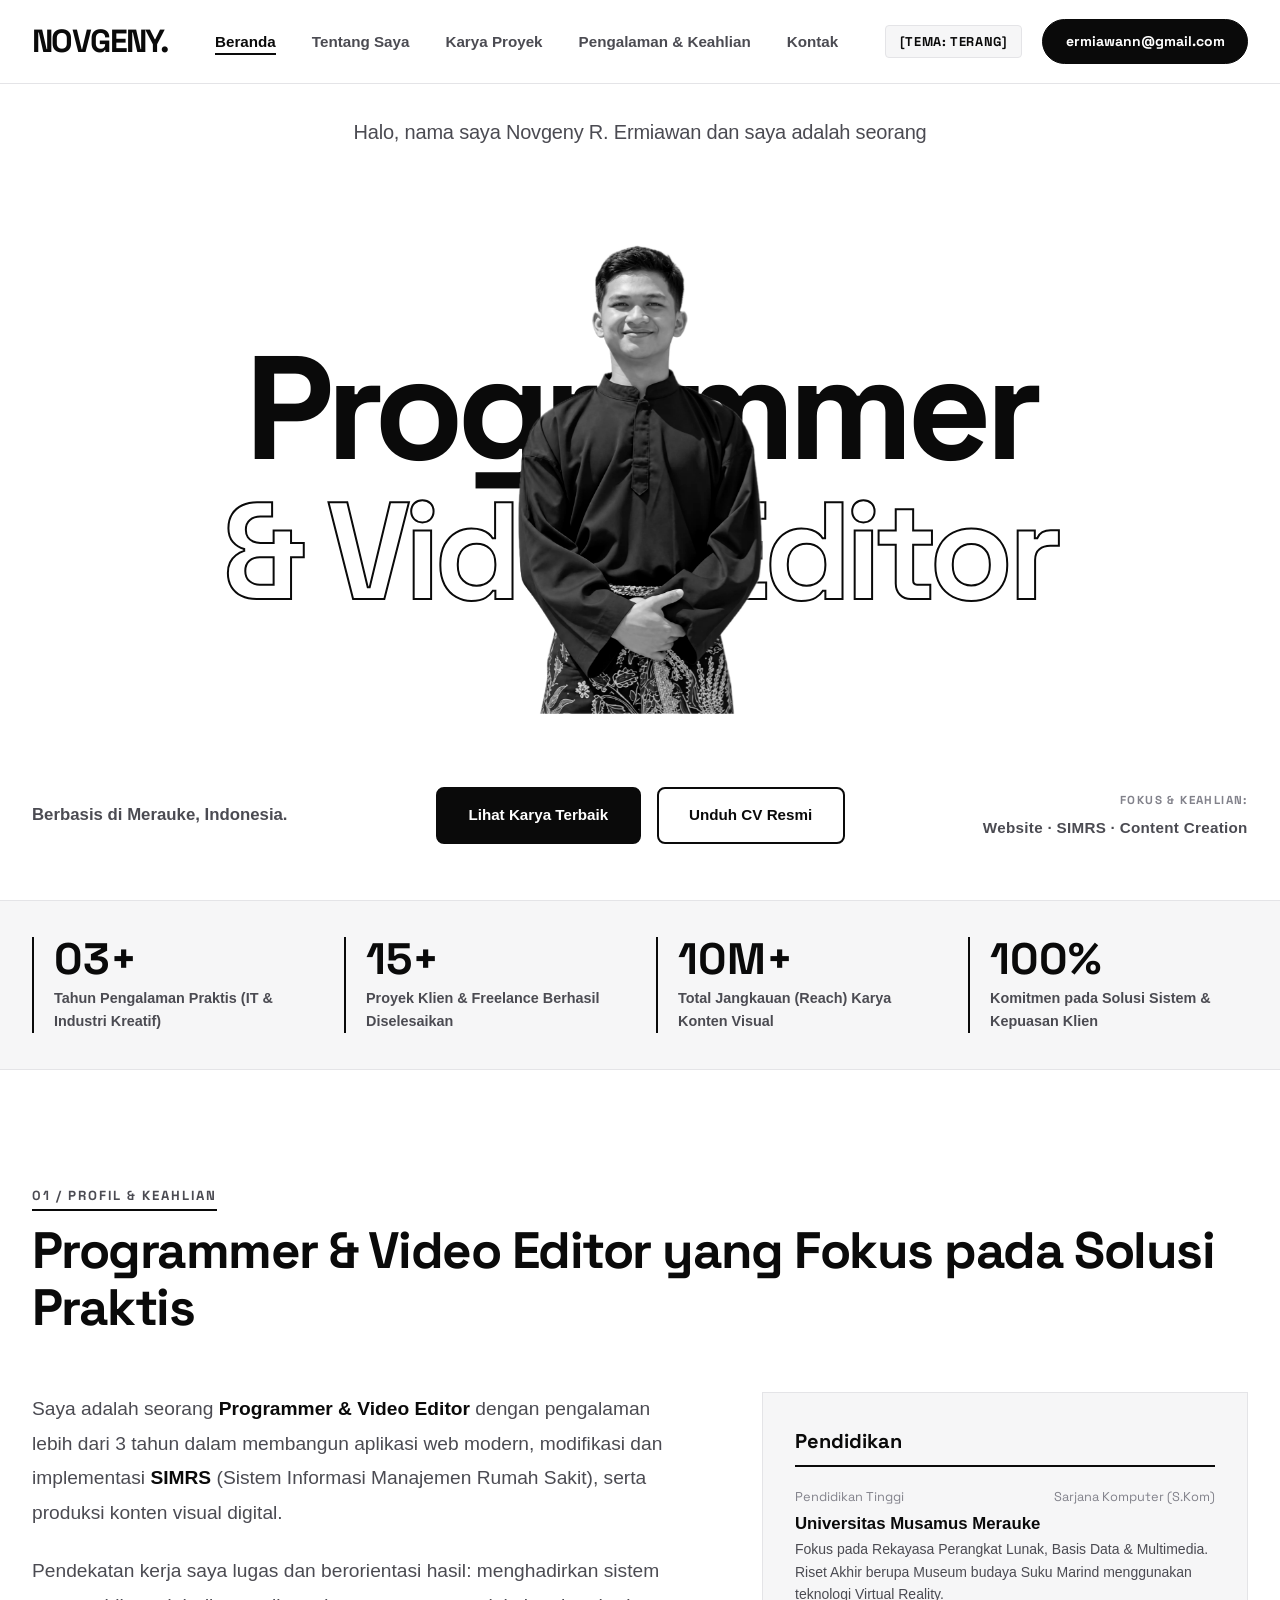
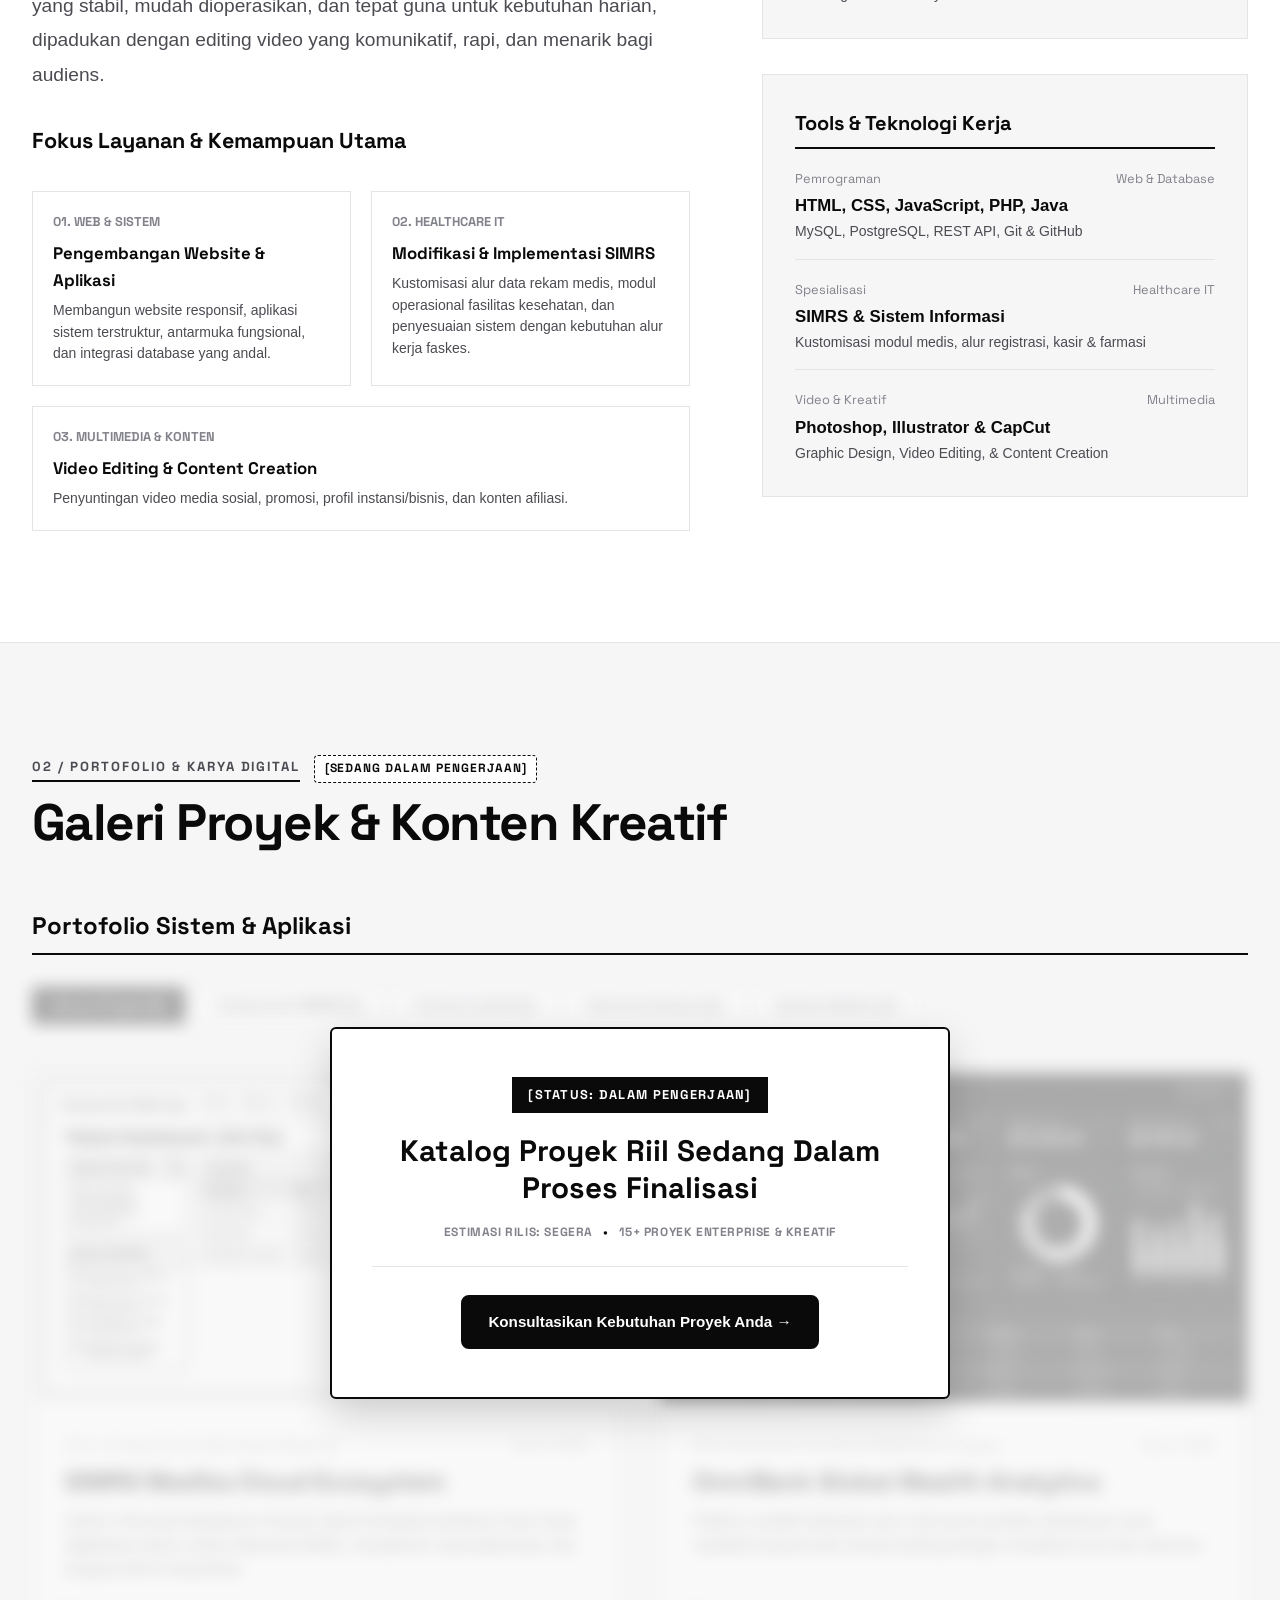
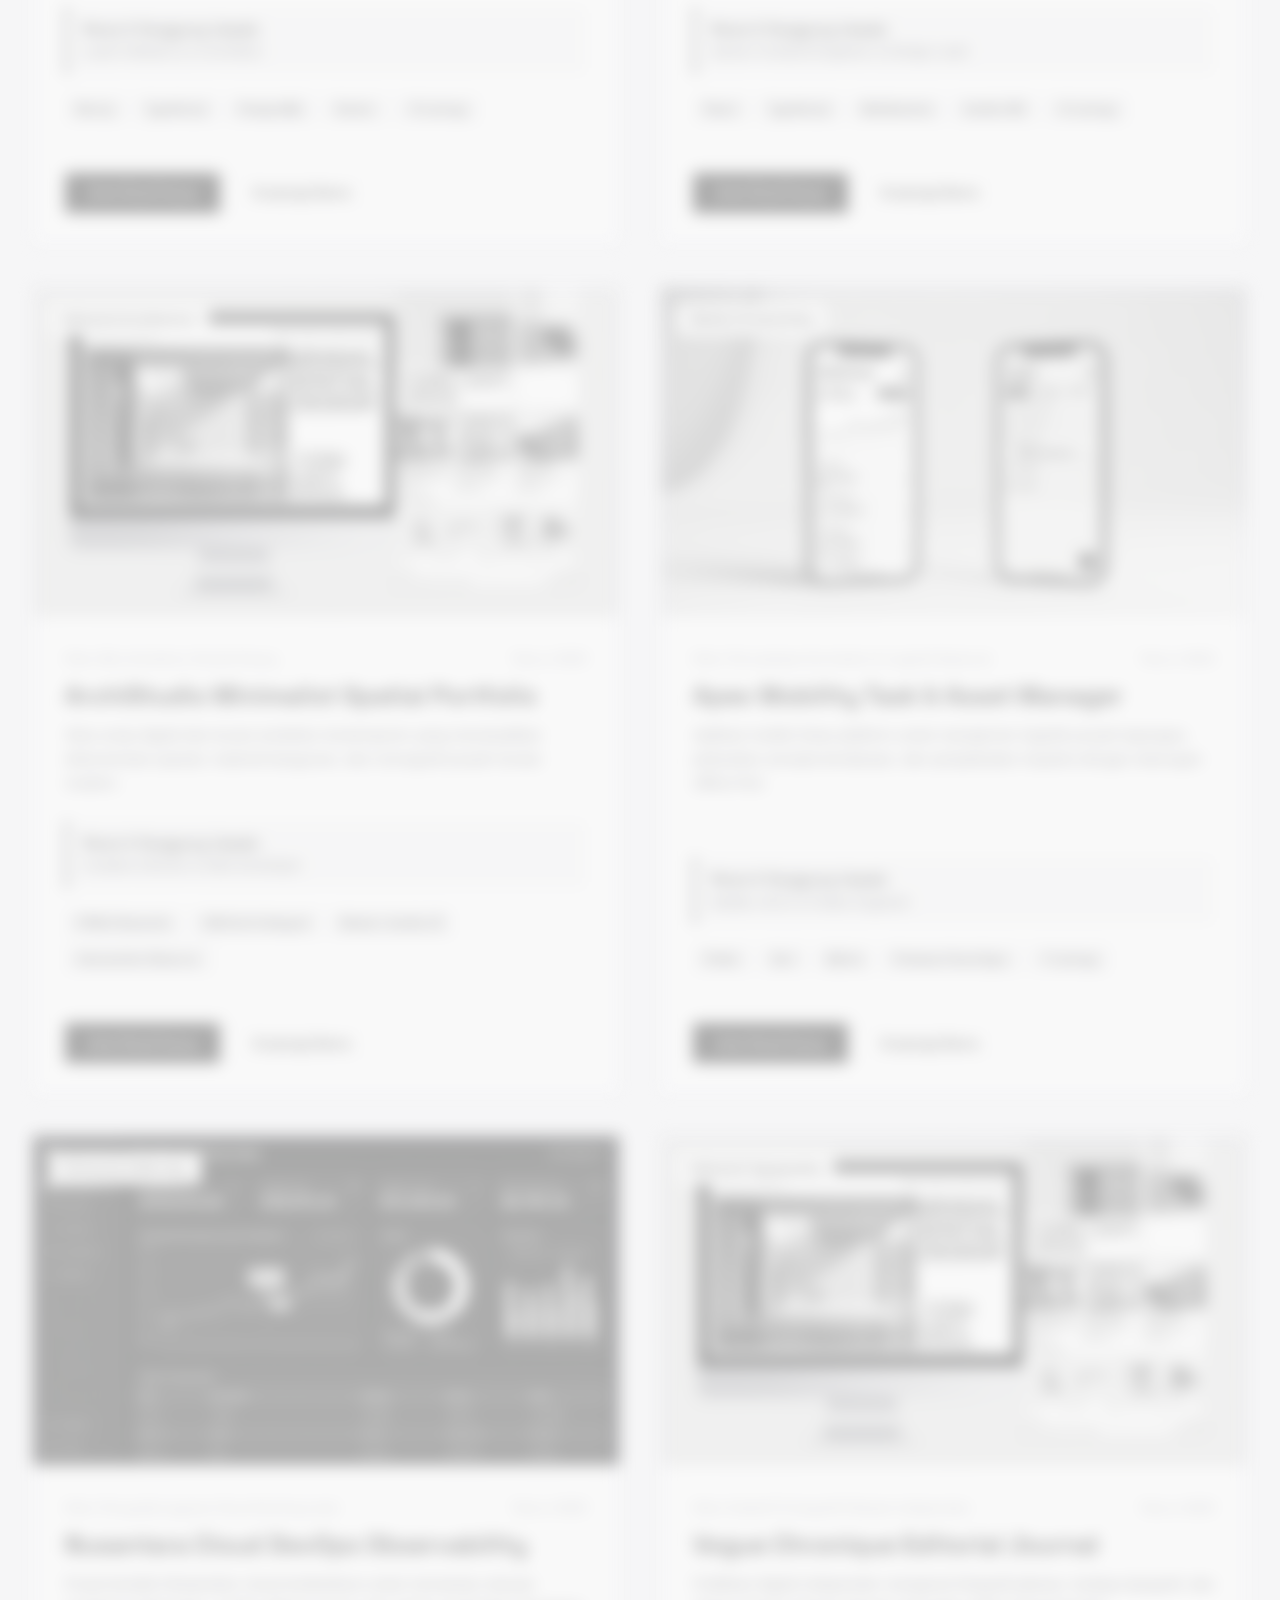
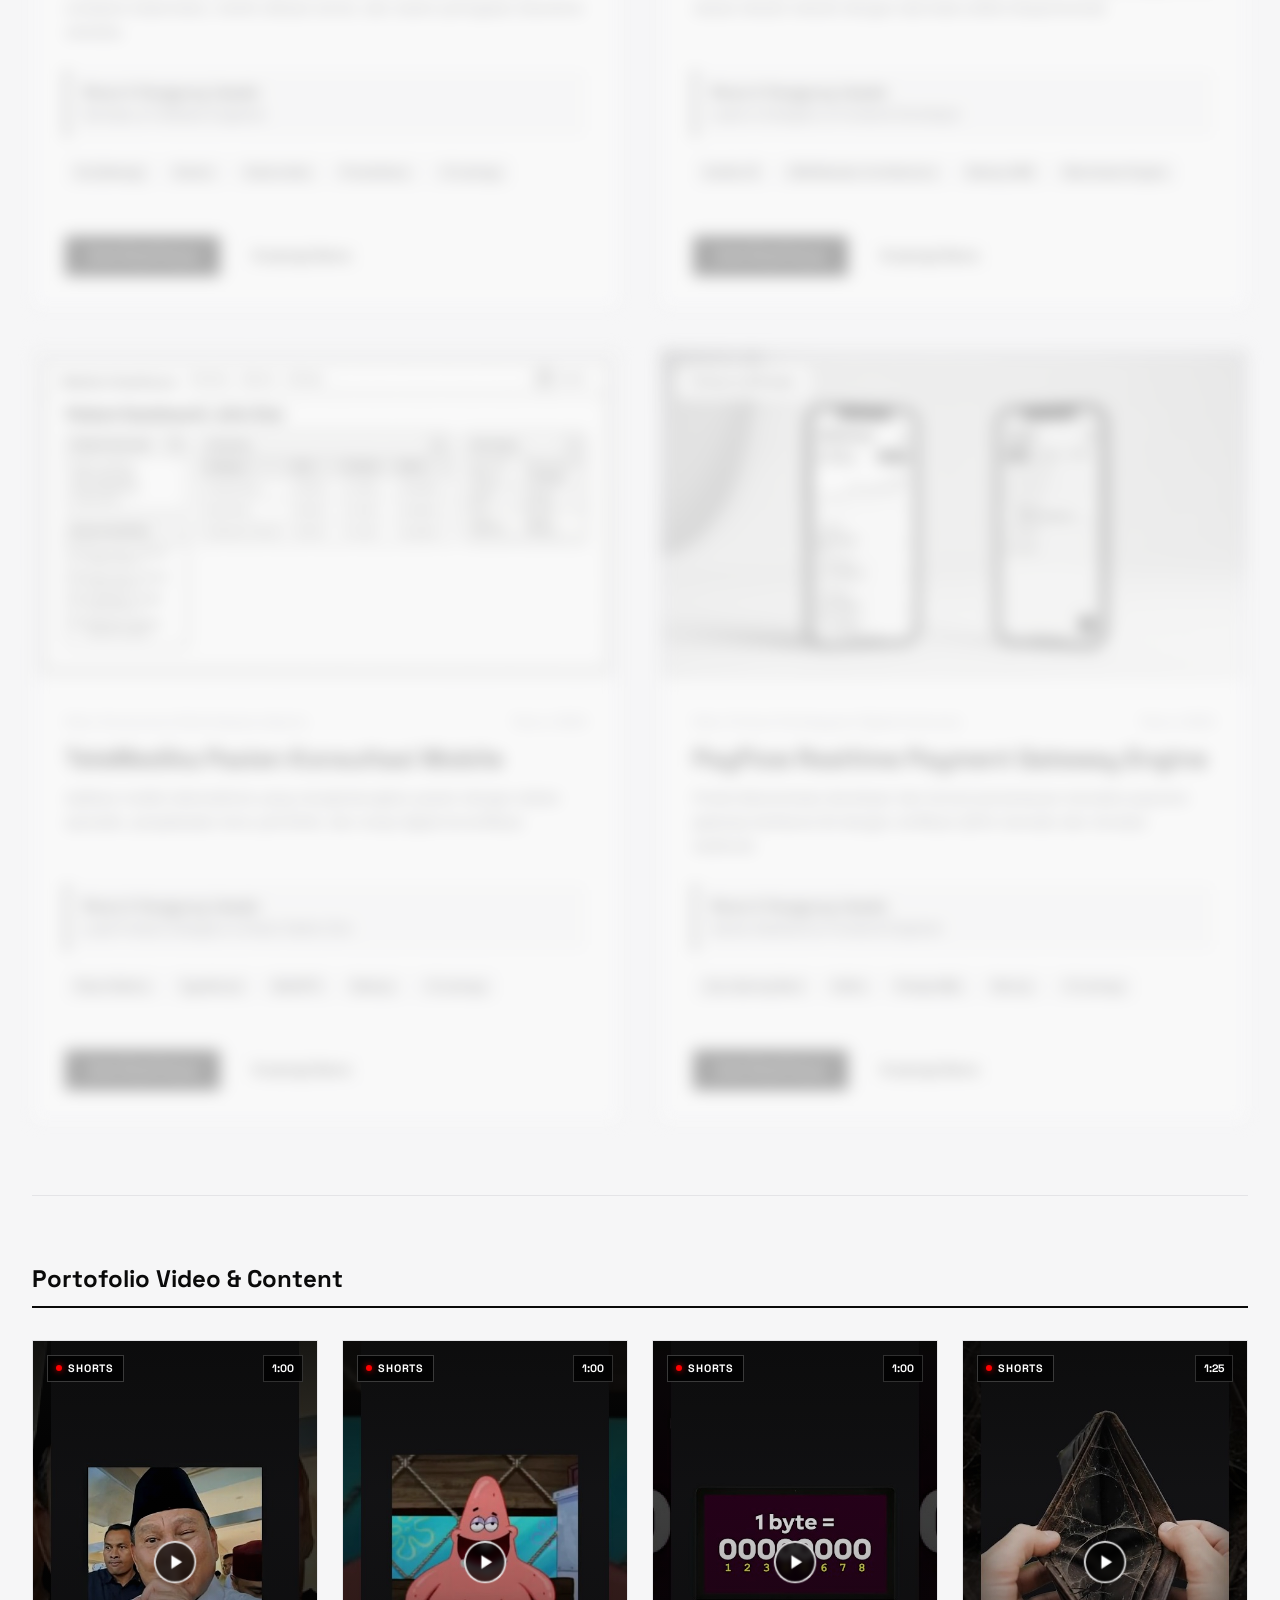
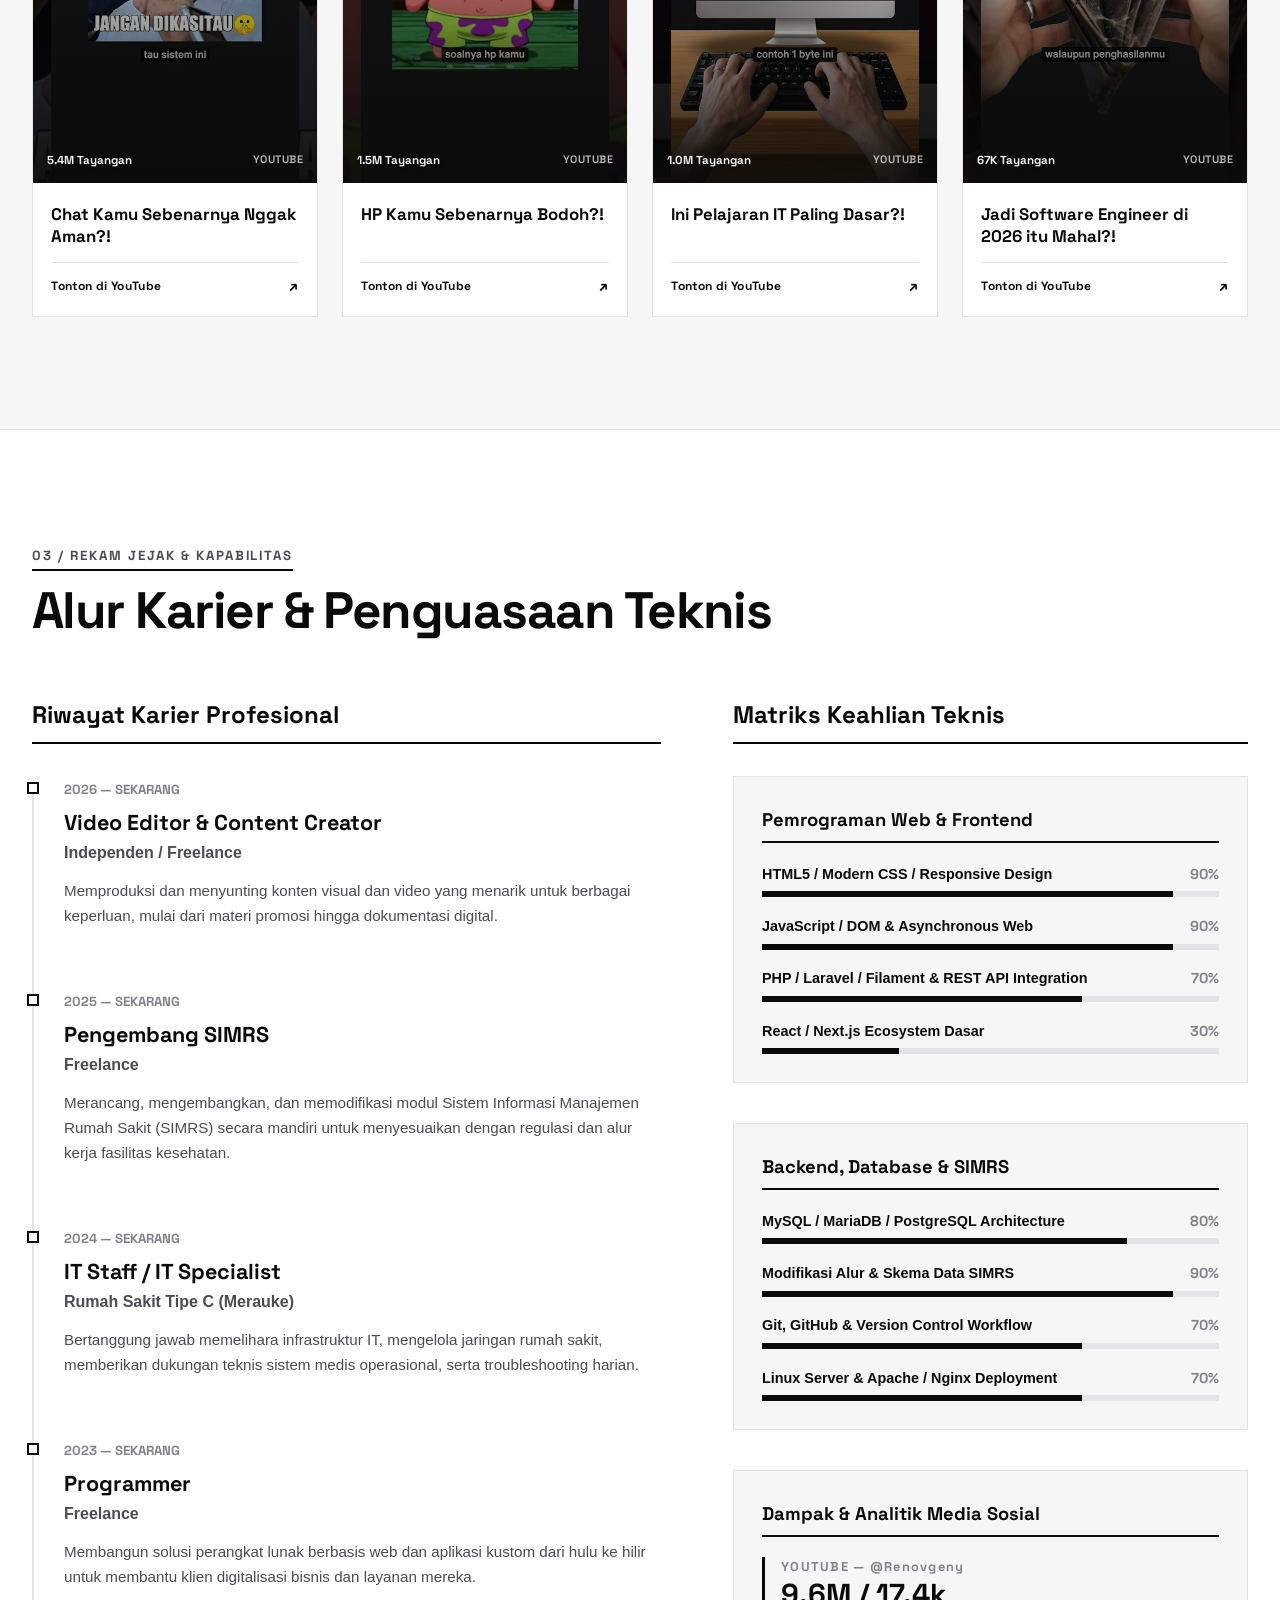
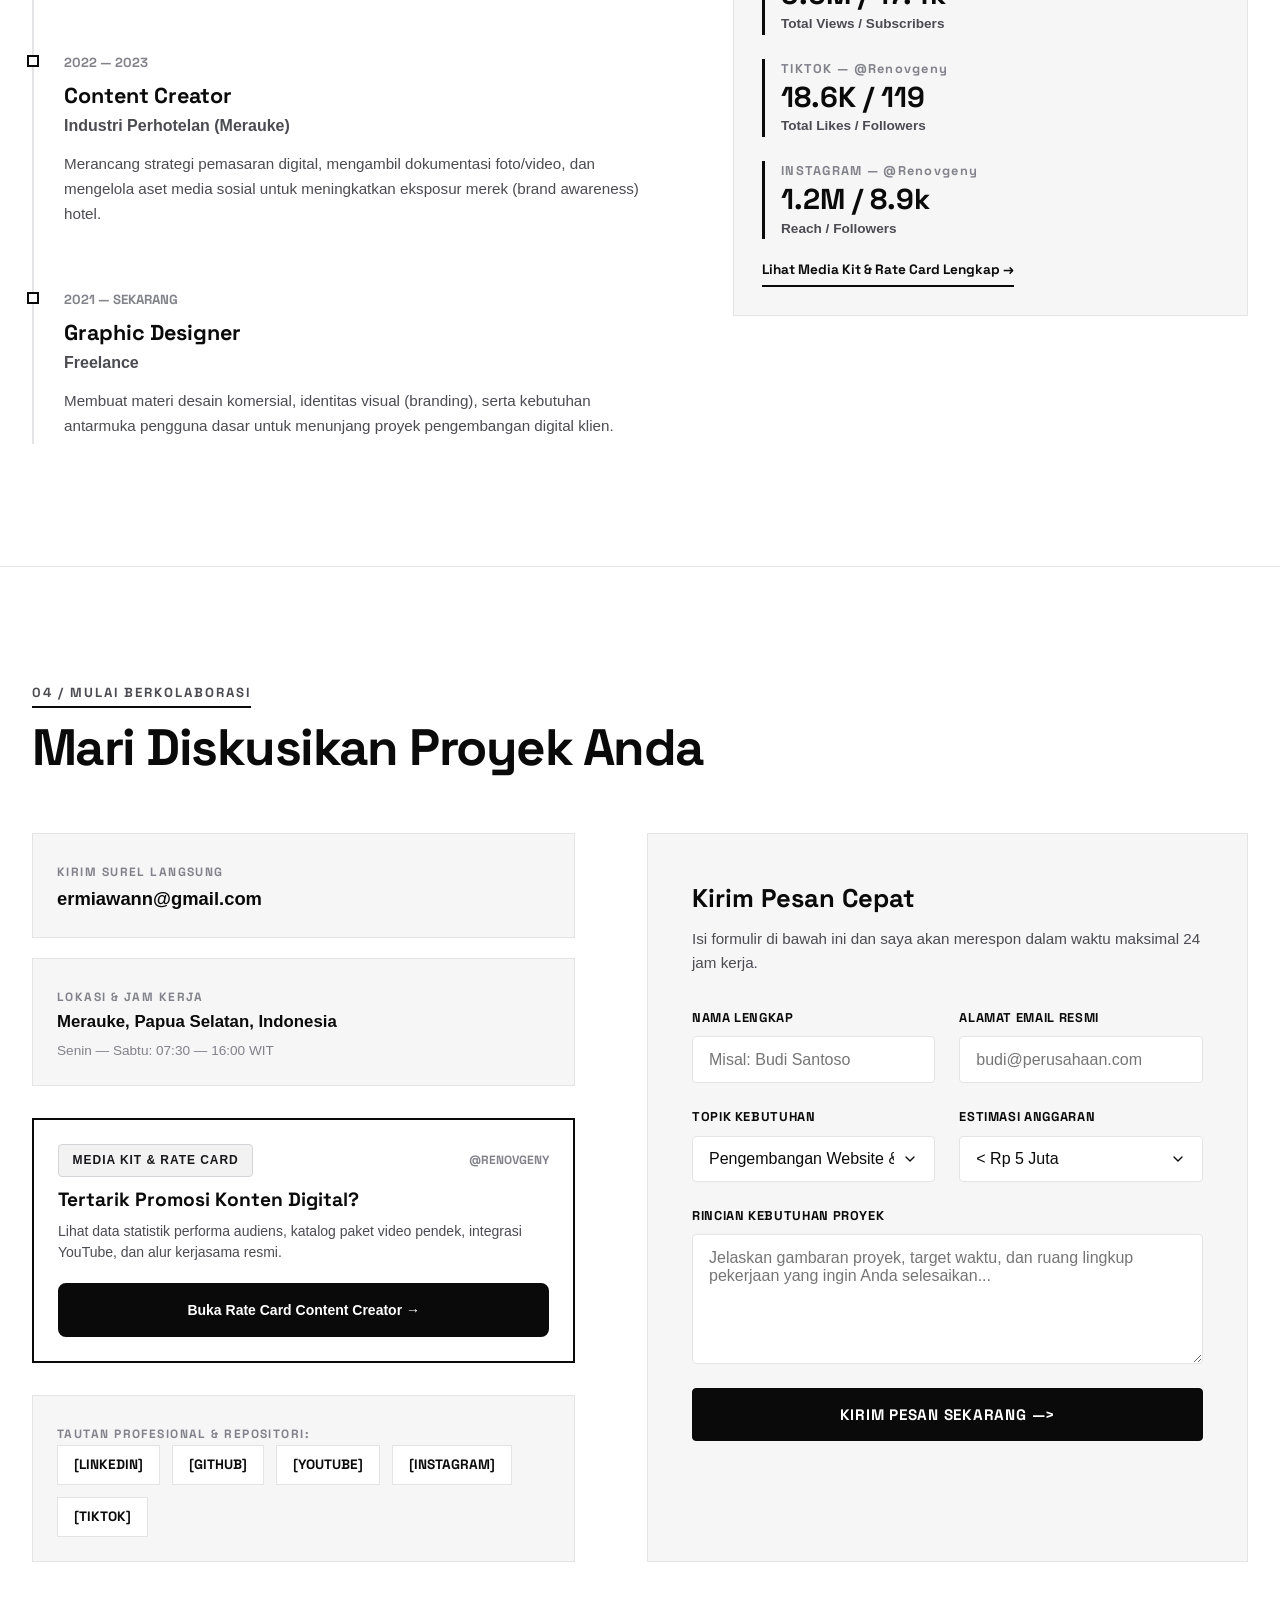
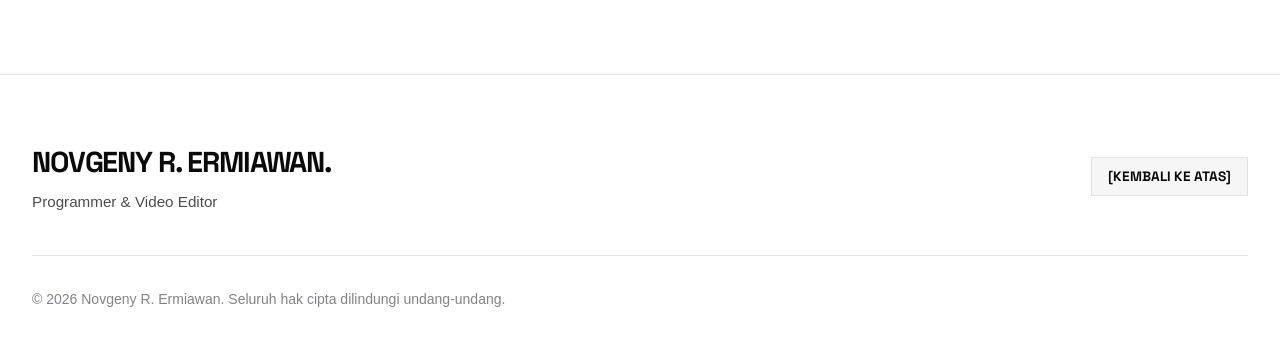
==== commit 7fd28059: "tambahkan video di halaman rate card" ====
--- a/index.html
+++ b/index.html
@@ -338,7 +338,6 @@
               </div>
             </div>
             <div class="short-info-content">
-              <span class="short-topic-label">[SECURITY &amp; DATA]</span>
               <h4 class="short-title">Chat Kamu Sebenarnya Nggak Aman?!</h4>
               <div class="short-action-link">
                 <span>Tonton di YouTube</span>
@@ -367,7 +366,6 @@
               </div>
             </div>
             <div class="short-info-content">
-              <span class="short-topic-label">[SISTEM &amp; ARSITEKTUR]</span>
               <h4 class="short-title">HP Kamu Sebenarnya Bodoh?!</h4>
               <div class="short-action-link">
                 <span>Tonton di YouTube</span>
@@ -396,7 +394,6 @@
               </div>
             </div>
             <div class="short-info-content">
-              <span class="short-topic-label">[DASAR PEMROGRAMAN]</span>
               <h4 class="short-title">Ini Pelajaran IT Paling Dasar?!</h4>
               <div class="short-action-link">
                 <span>Tonton di YouTube</span>
@@ -425,7 +422,6 @@
               </div>
             </div>
             <div class="short-info-content">
-              <span class="short-topic-label">[KARIER DEVELOPER]</span>
               <h4 class="short-title">Jadi Software Engineer di 2026 itu Mahal?!</h4>
               <div class="short-action-link">
                 <span>Tonton di YouTube</span>
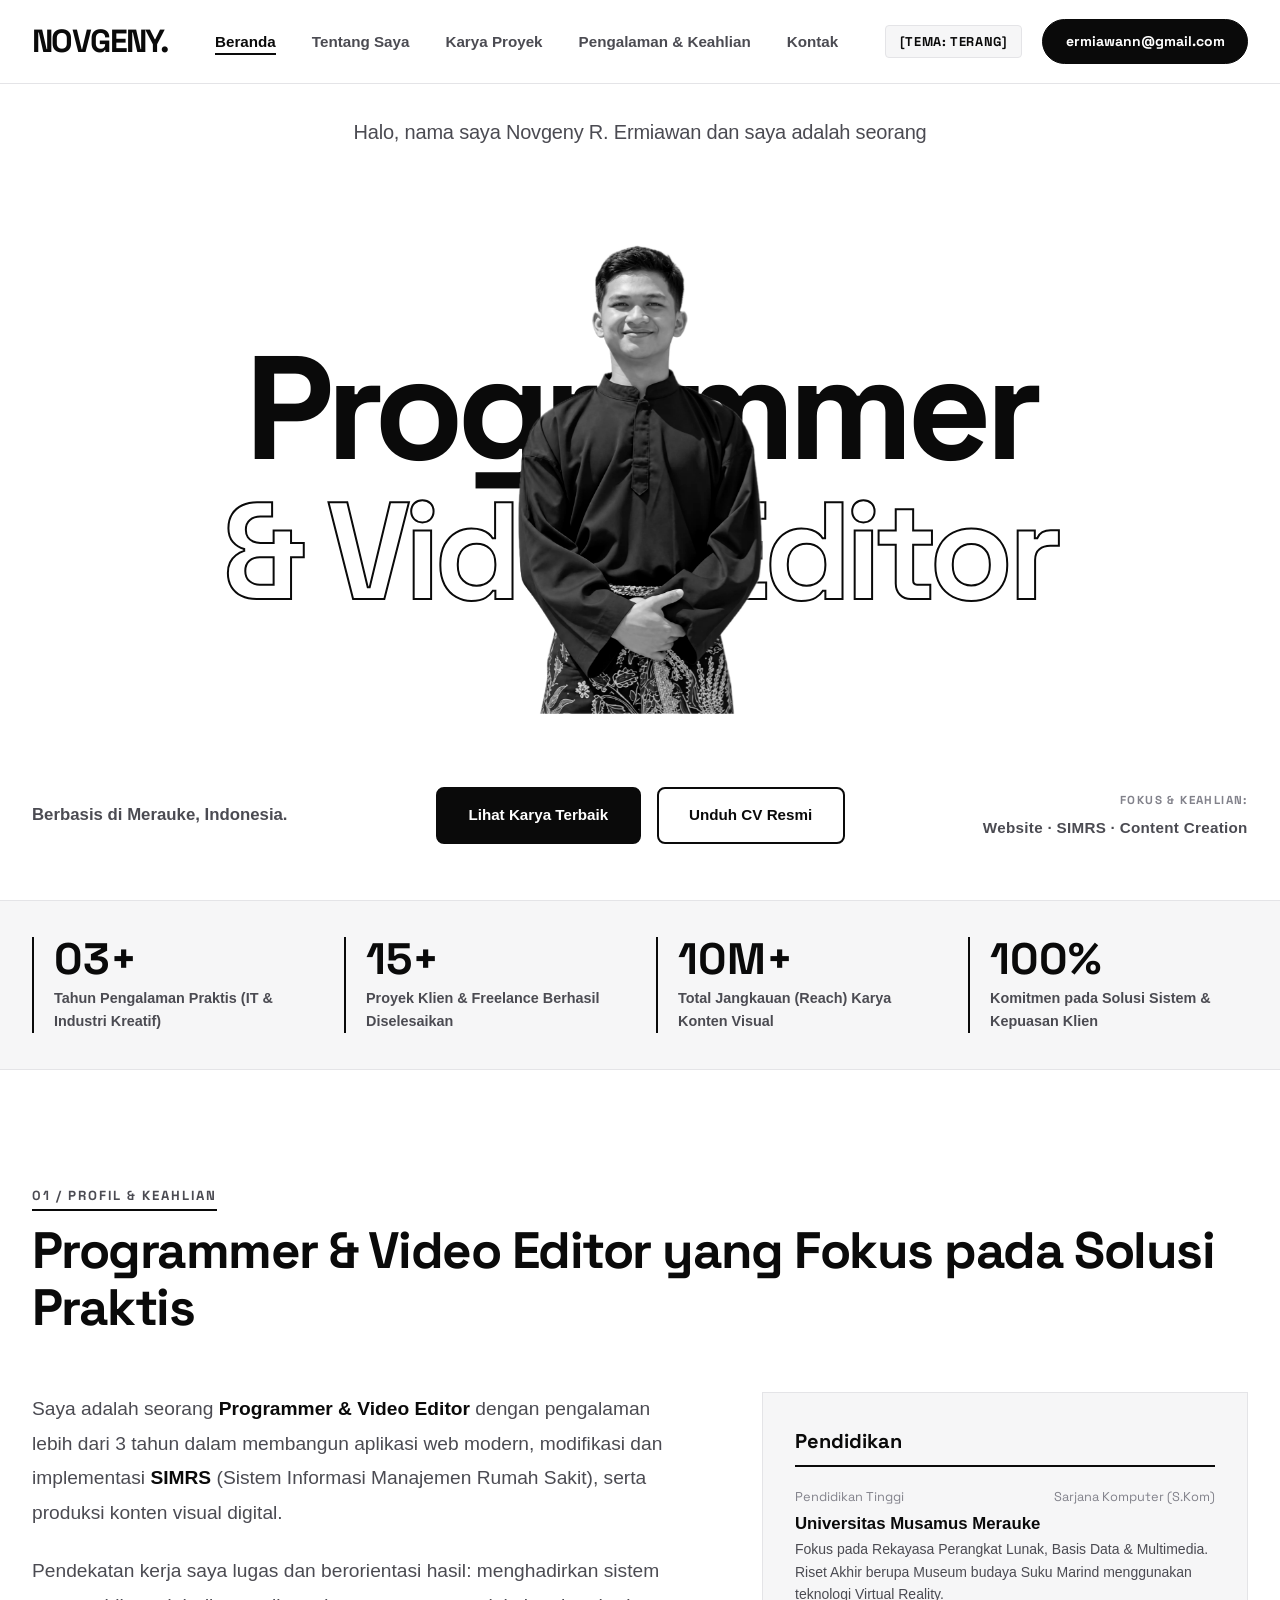
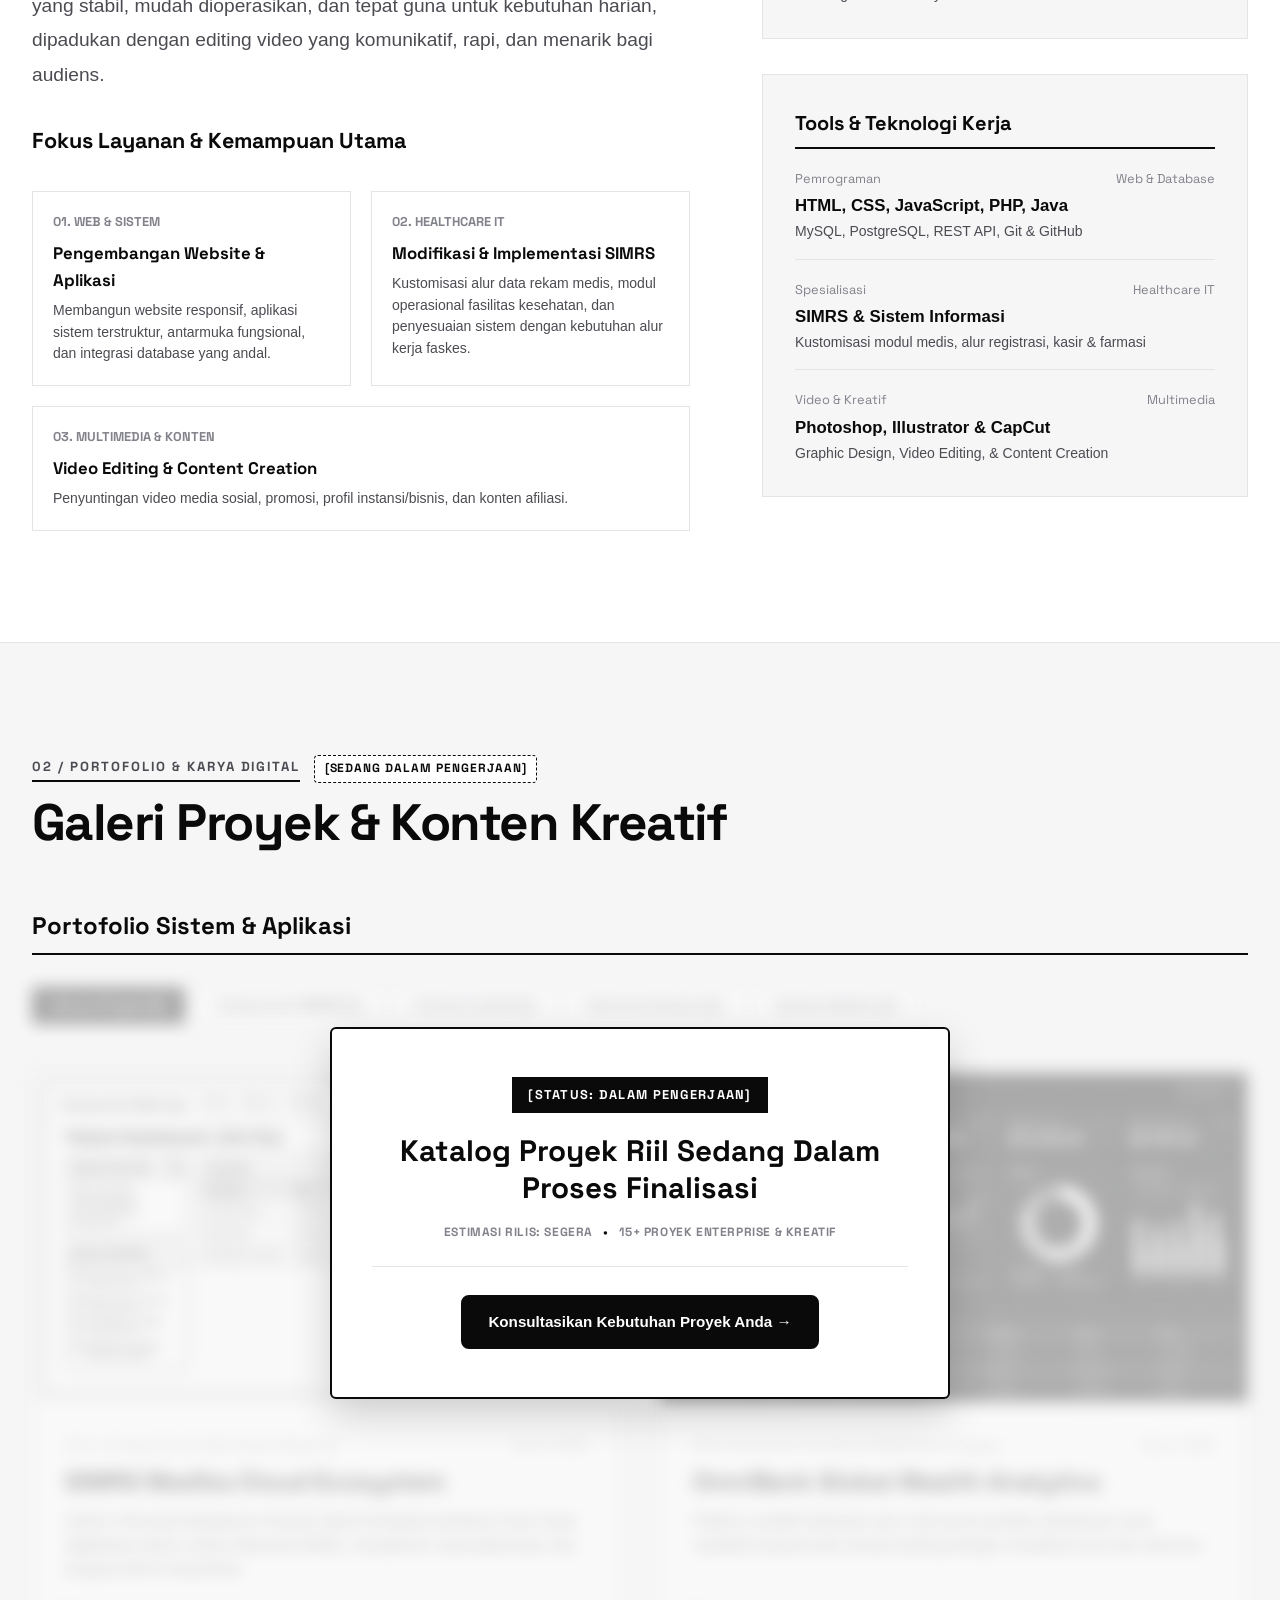
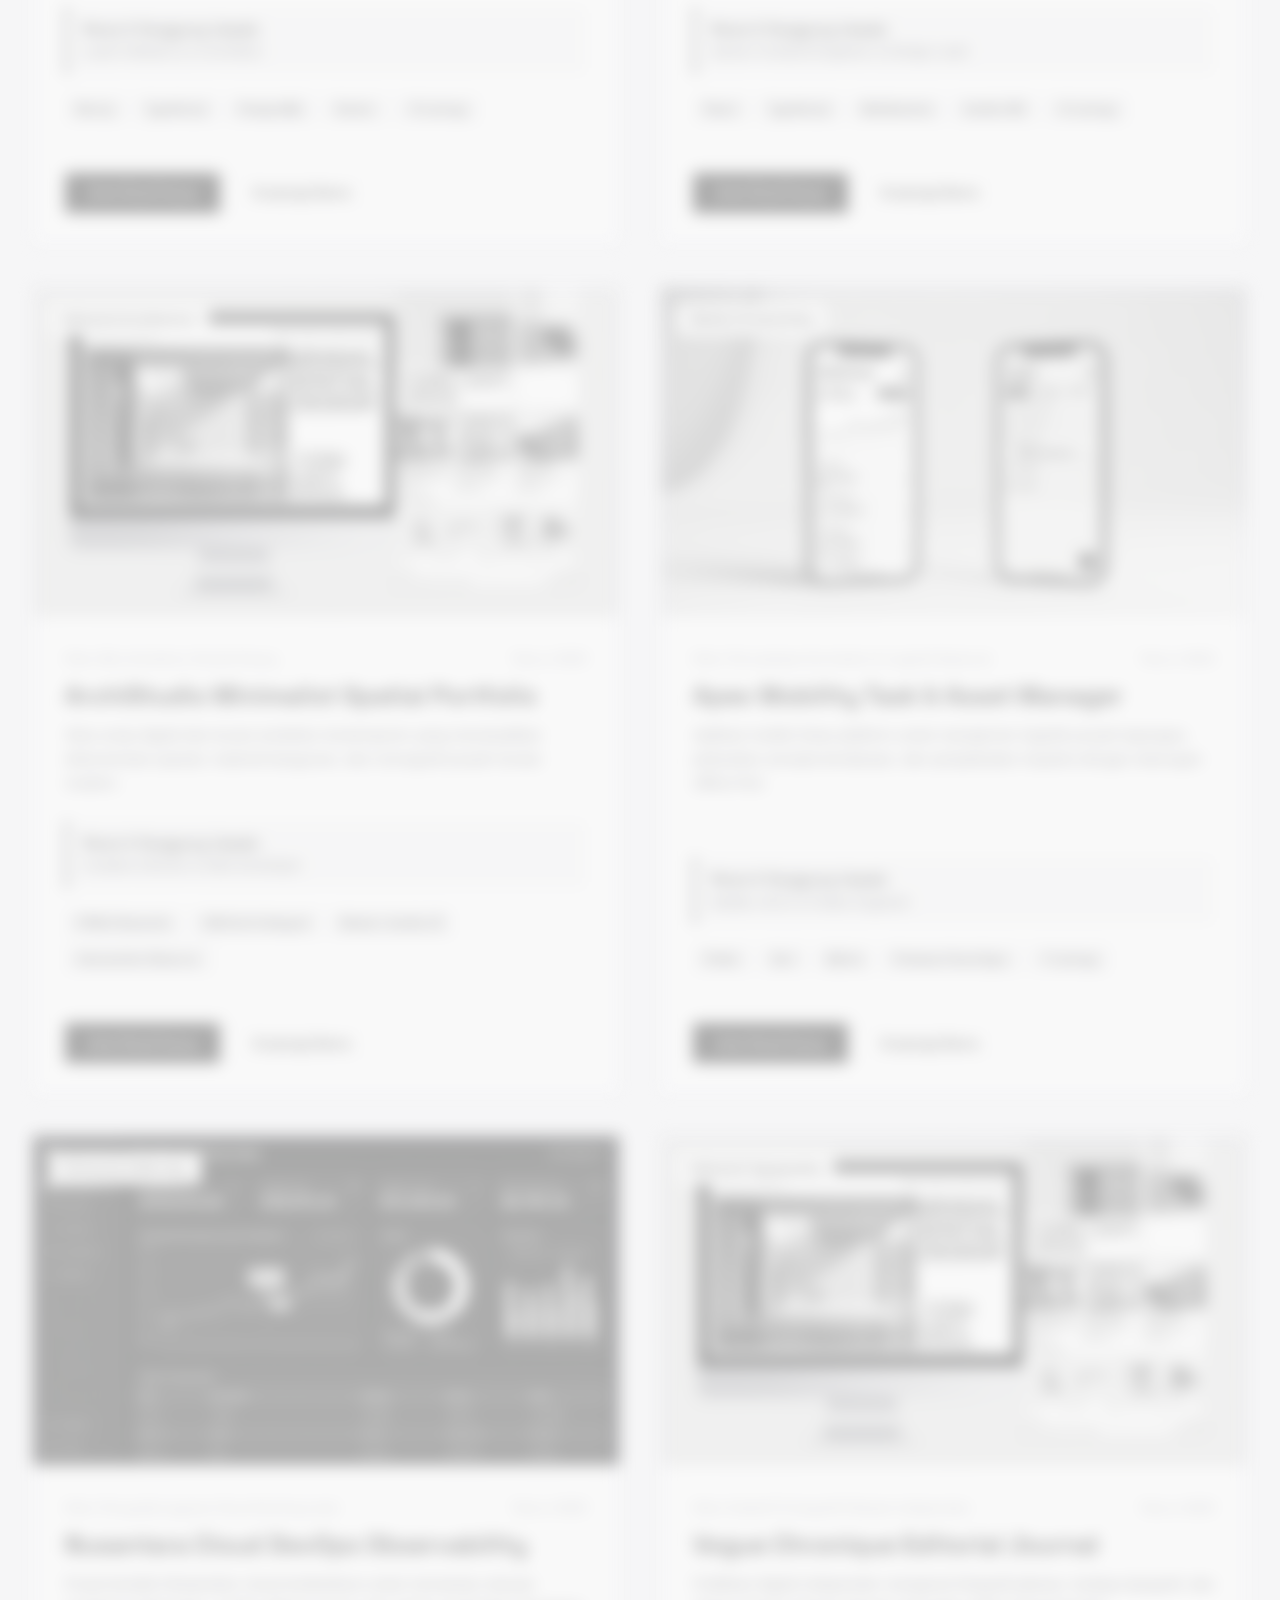
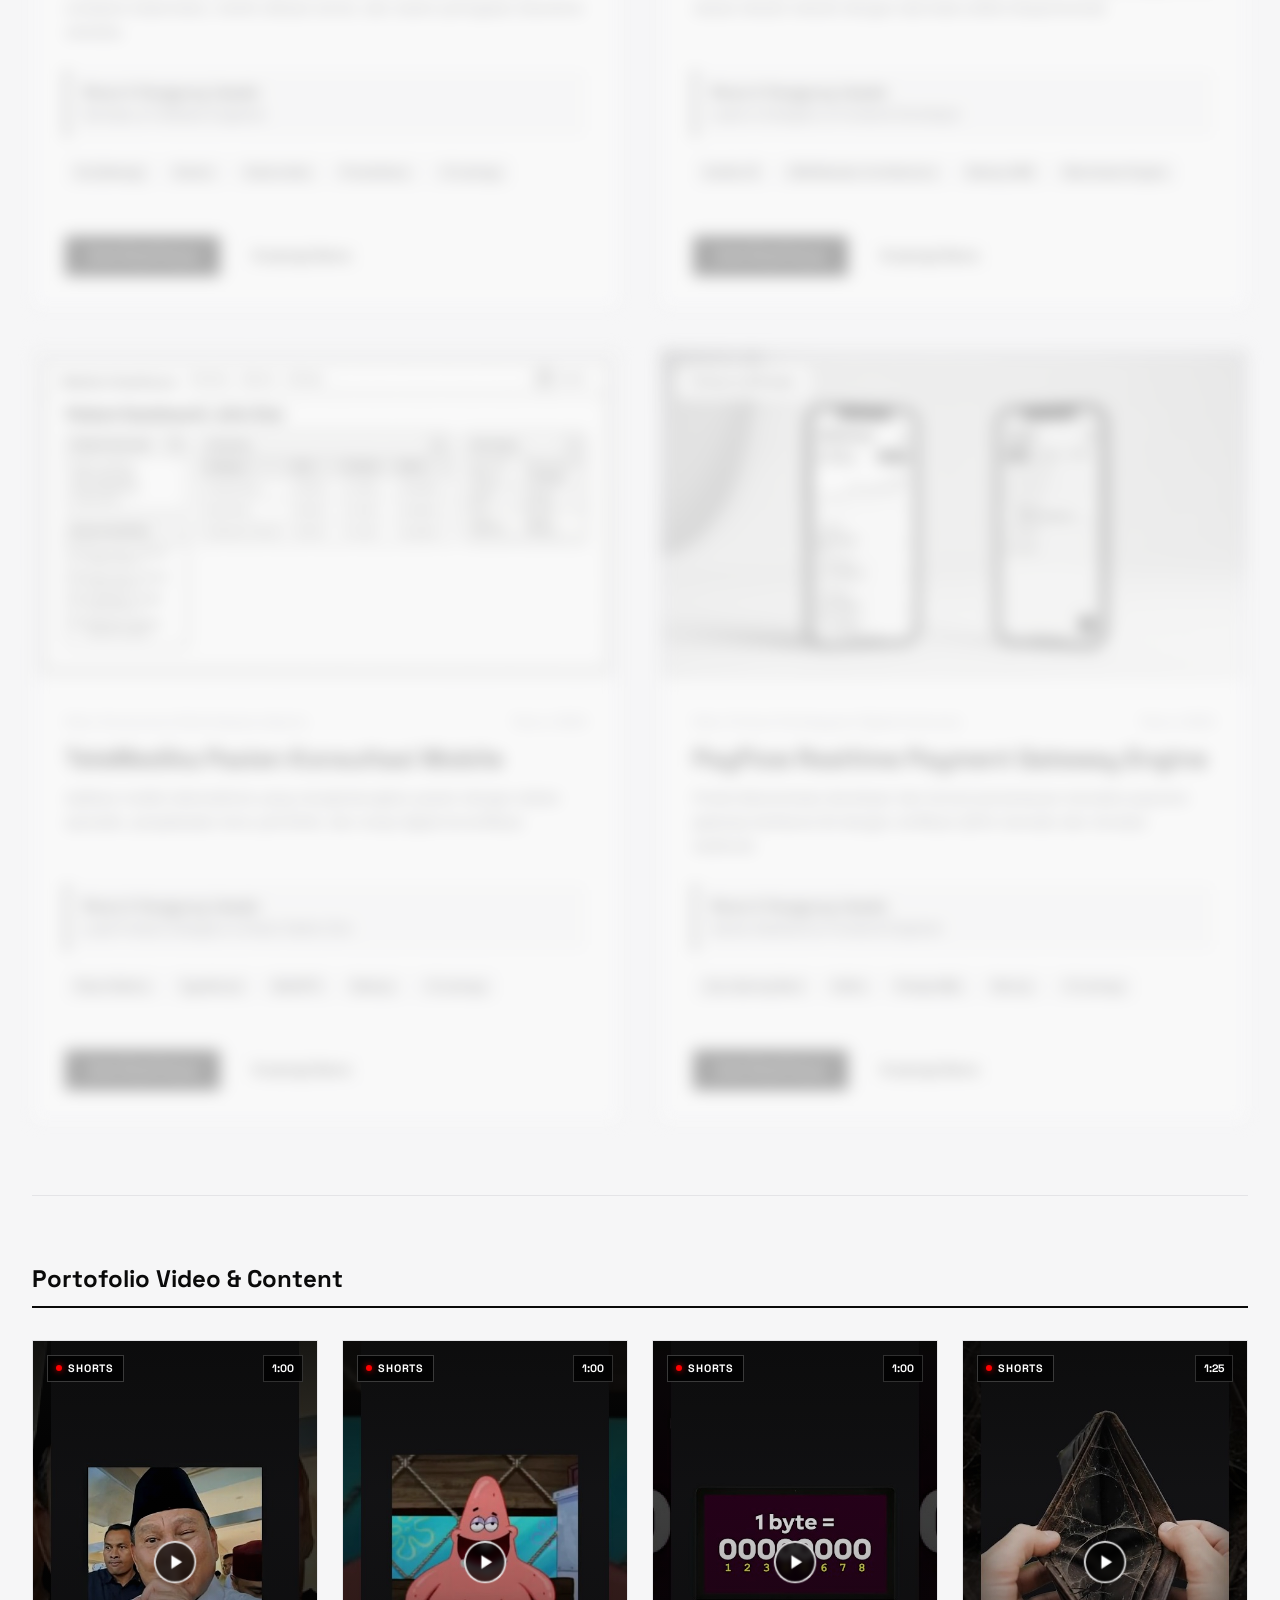
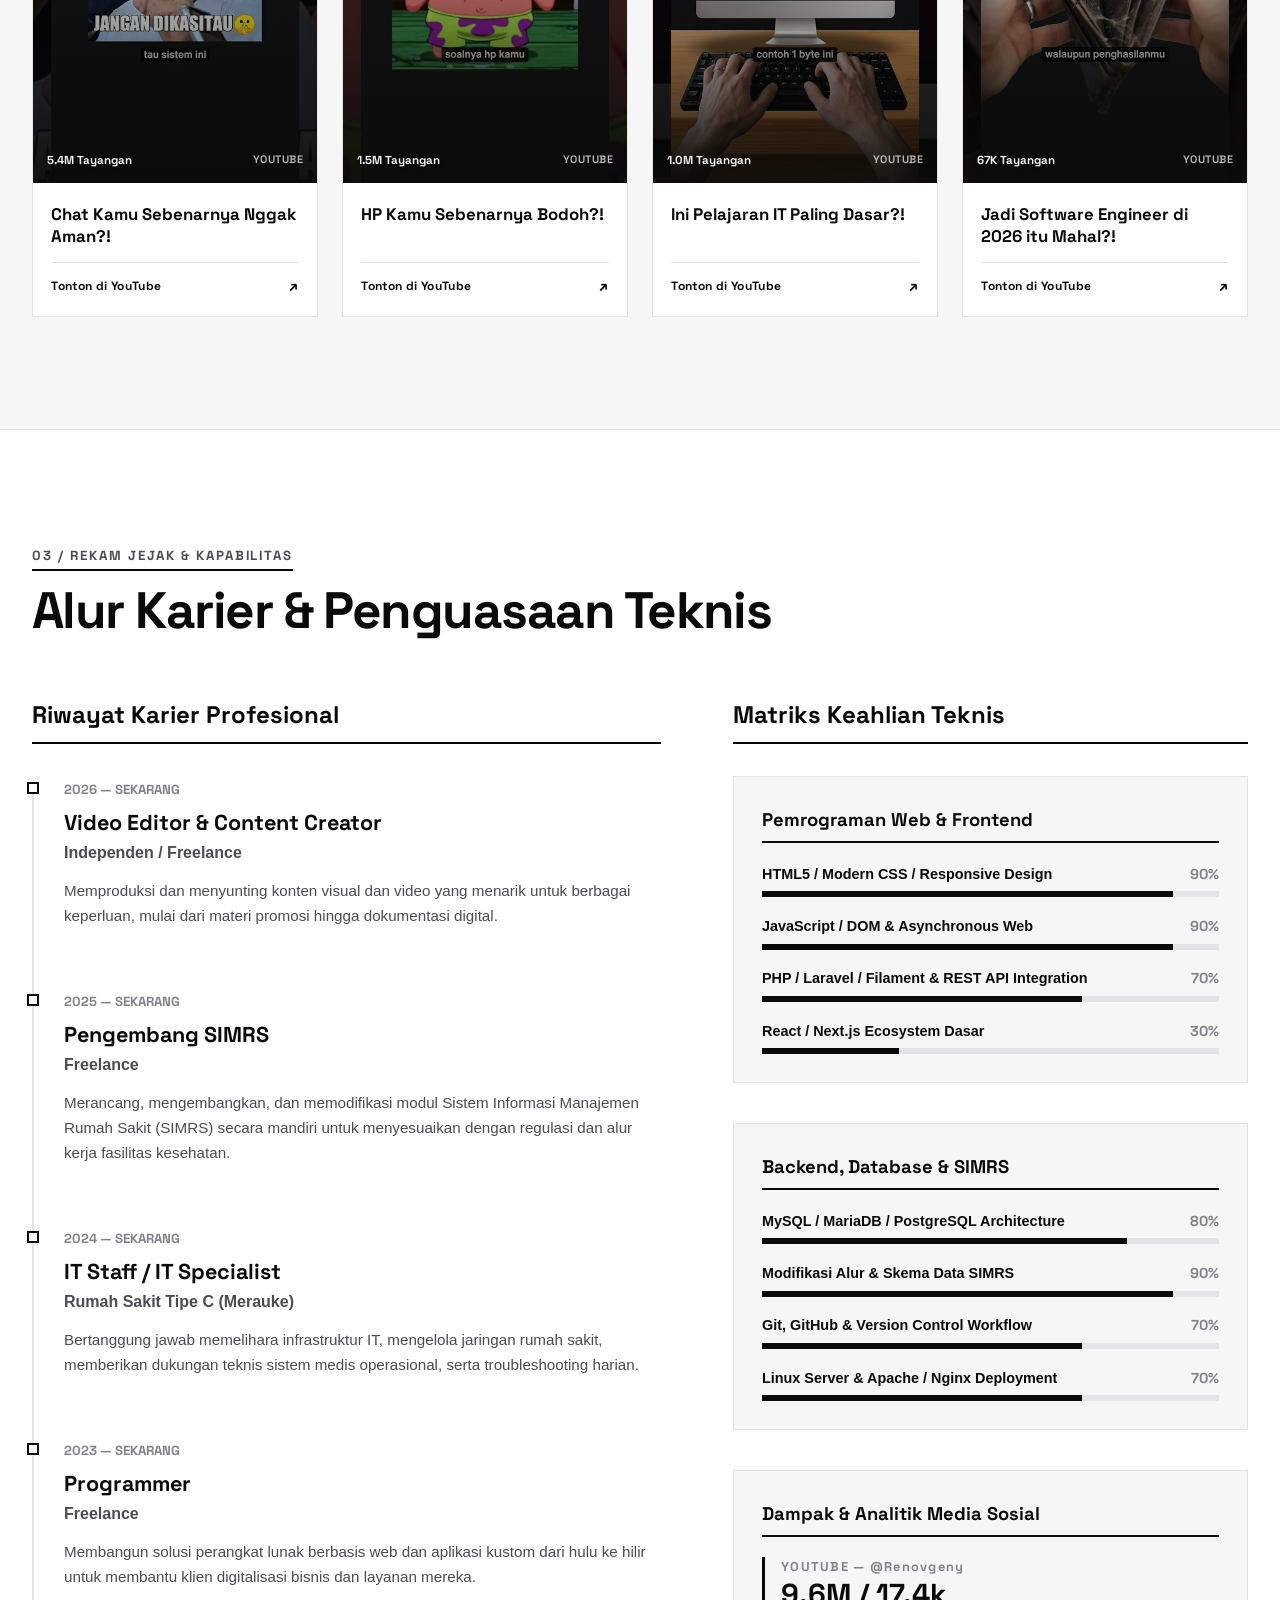
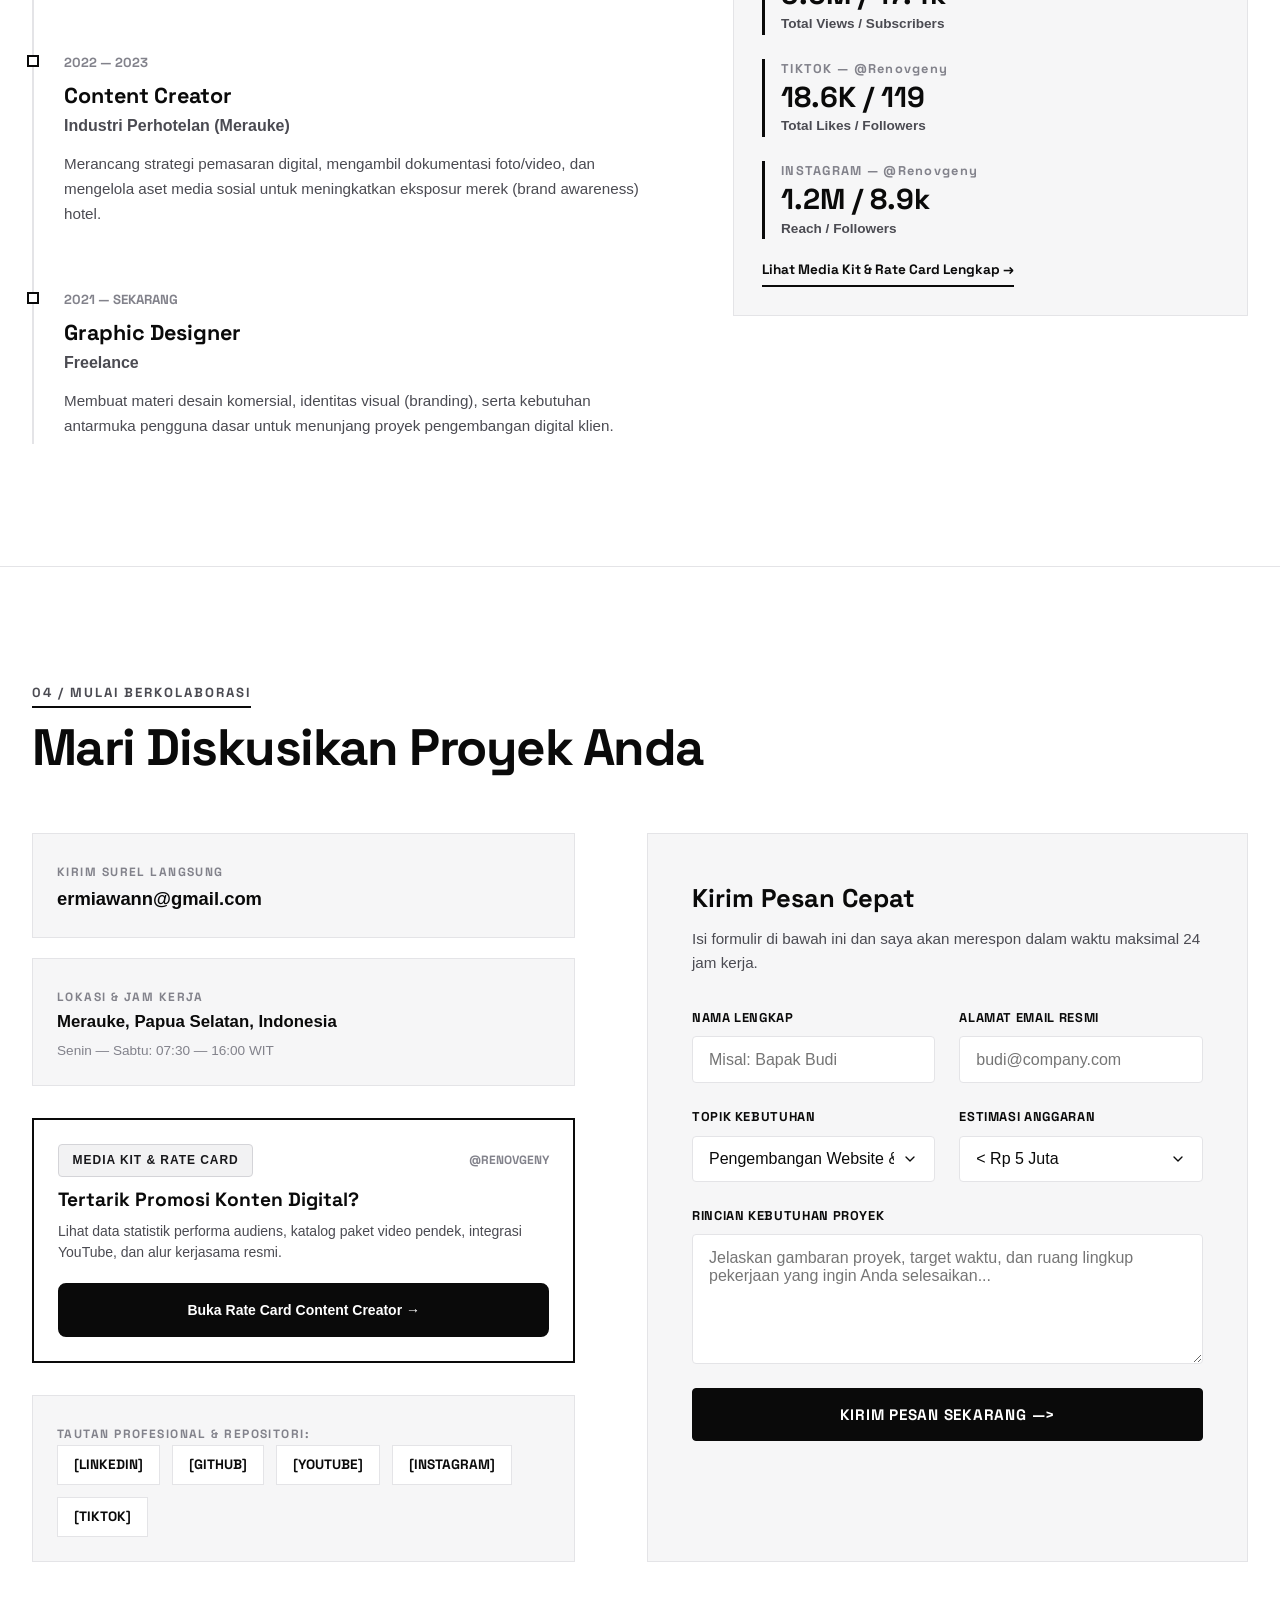
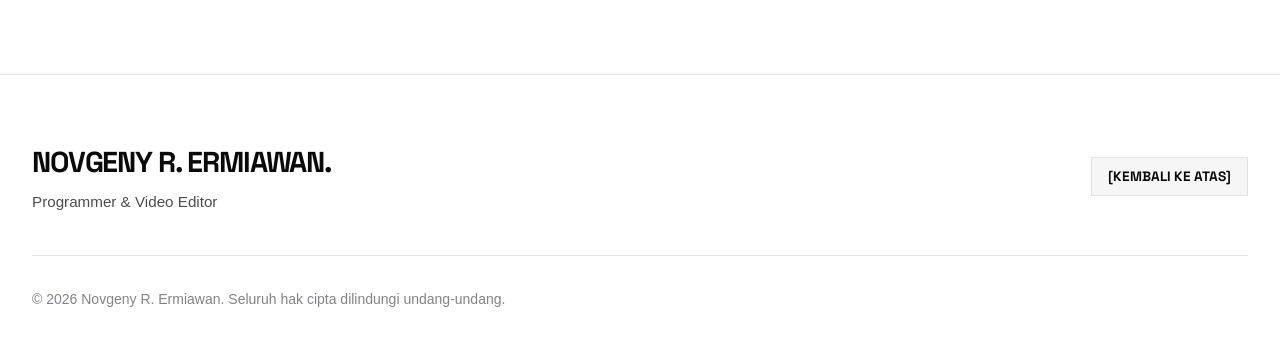
==== commit c912aa1b: "ubah placeholder" ====
--- a/index.html
+++ b/index.html
@@ -787,12 +787,12 @@
             <div class="form-row">
               <div class="form-group">
                 <label for="senderName" class="form-label">Nama Lengkap</label>
-                <input type="text" id="senderName" name="name" class="form-input" placeholder="Misal: Budi Santoso" required>
+                <input type="text" id="senderName" name="name" class="form-input" placeholder="Misal: Bapak Budi" required>
               </div>
 
               <div class="form-group">
                 <label for="senderEmail" class="form-label">Alamat Email Resmi</label>
-                <input type="email" id="senderEmail" name="email" class="form-input" placeholder="budi@perusahaan.com" required>
+                <input type="email" id="senderEmail" name="email" class="form-input" placeholder="budi@company.com" required>
               </div>
             </div>
 
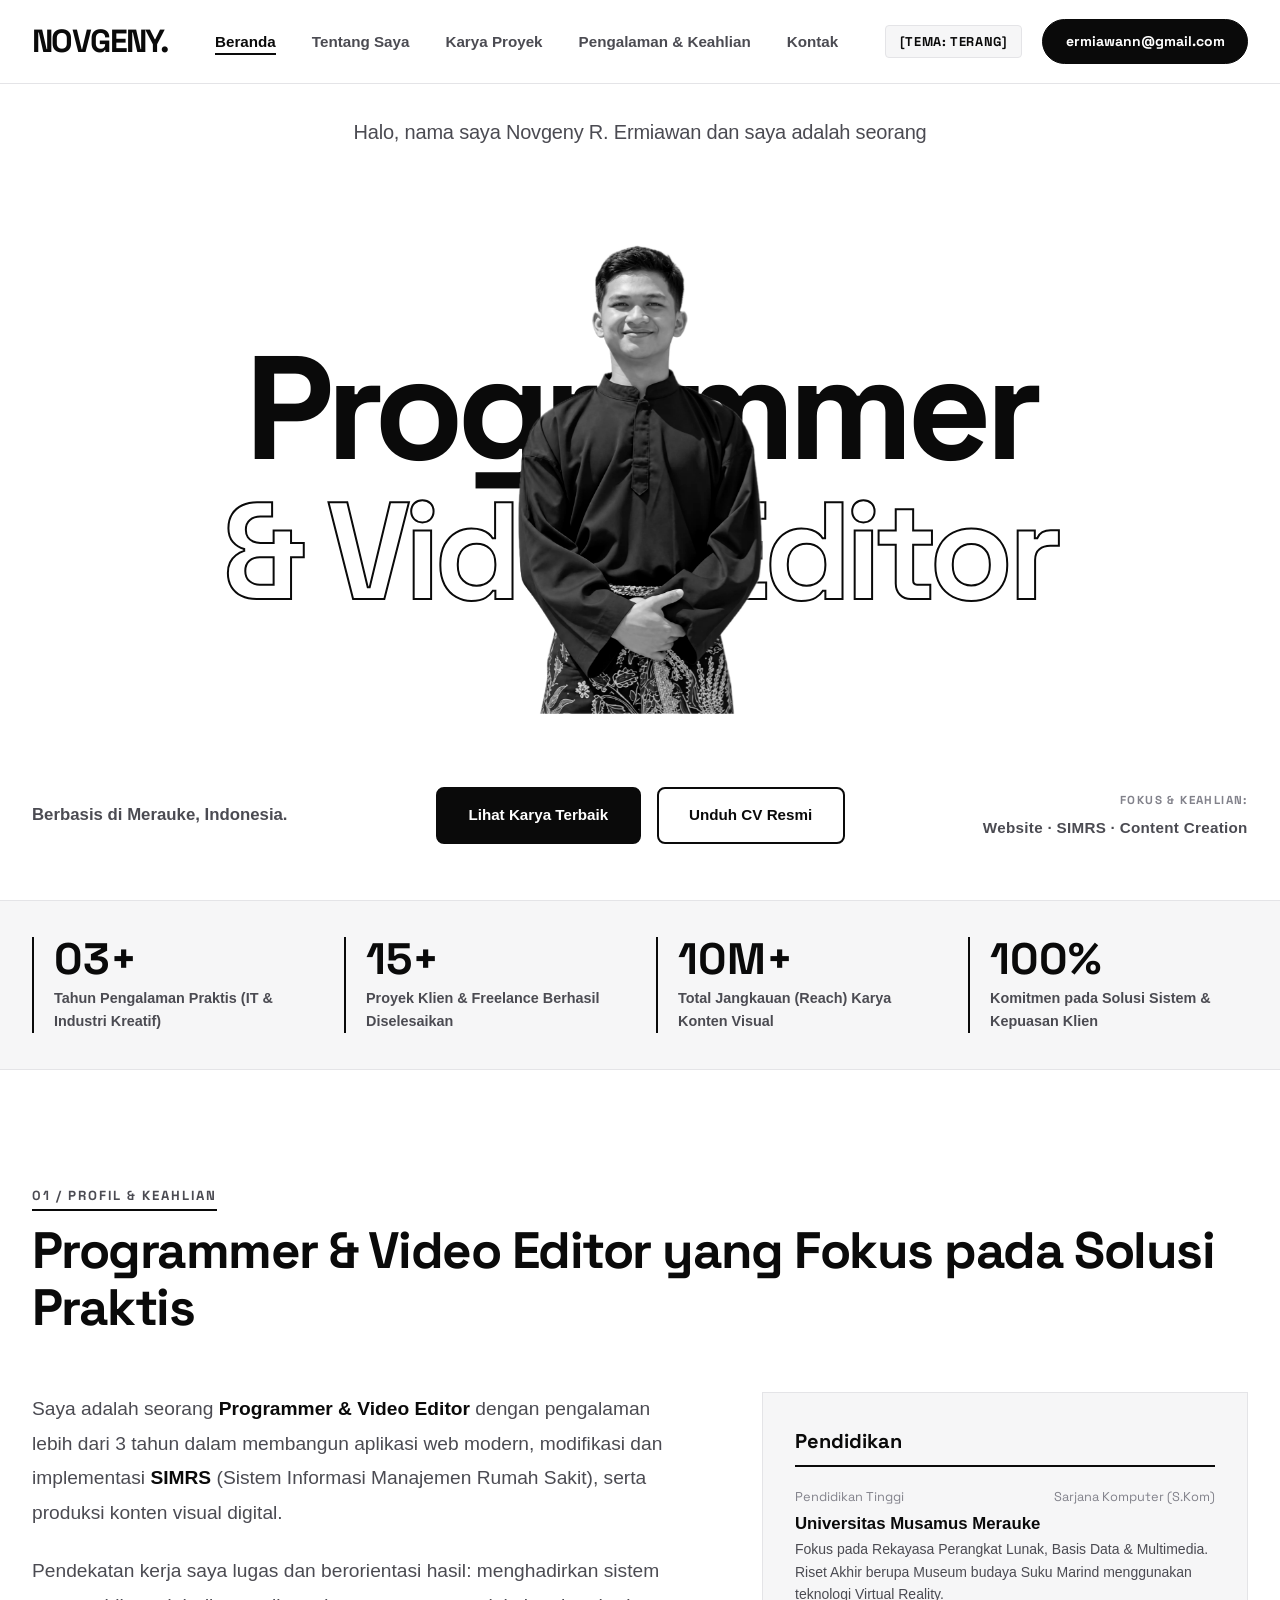
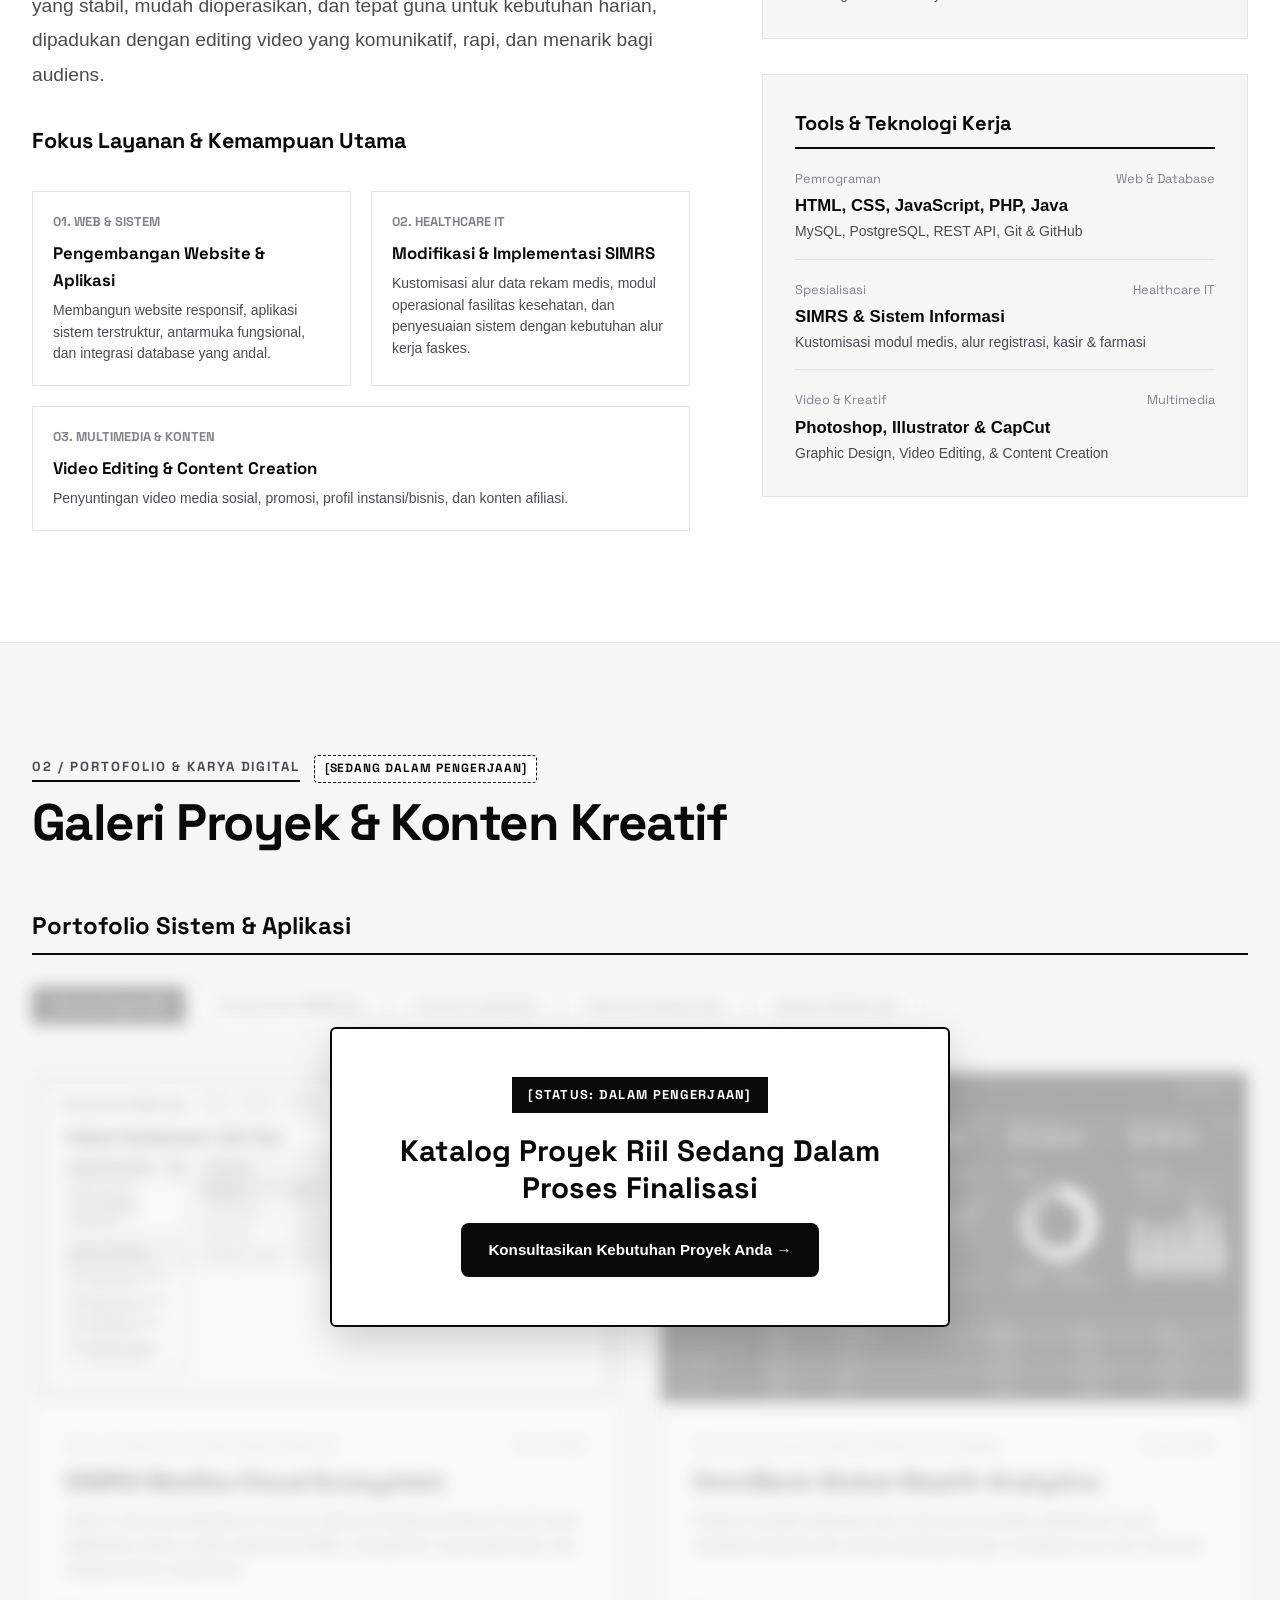
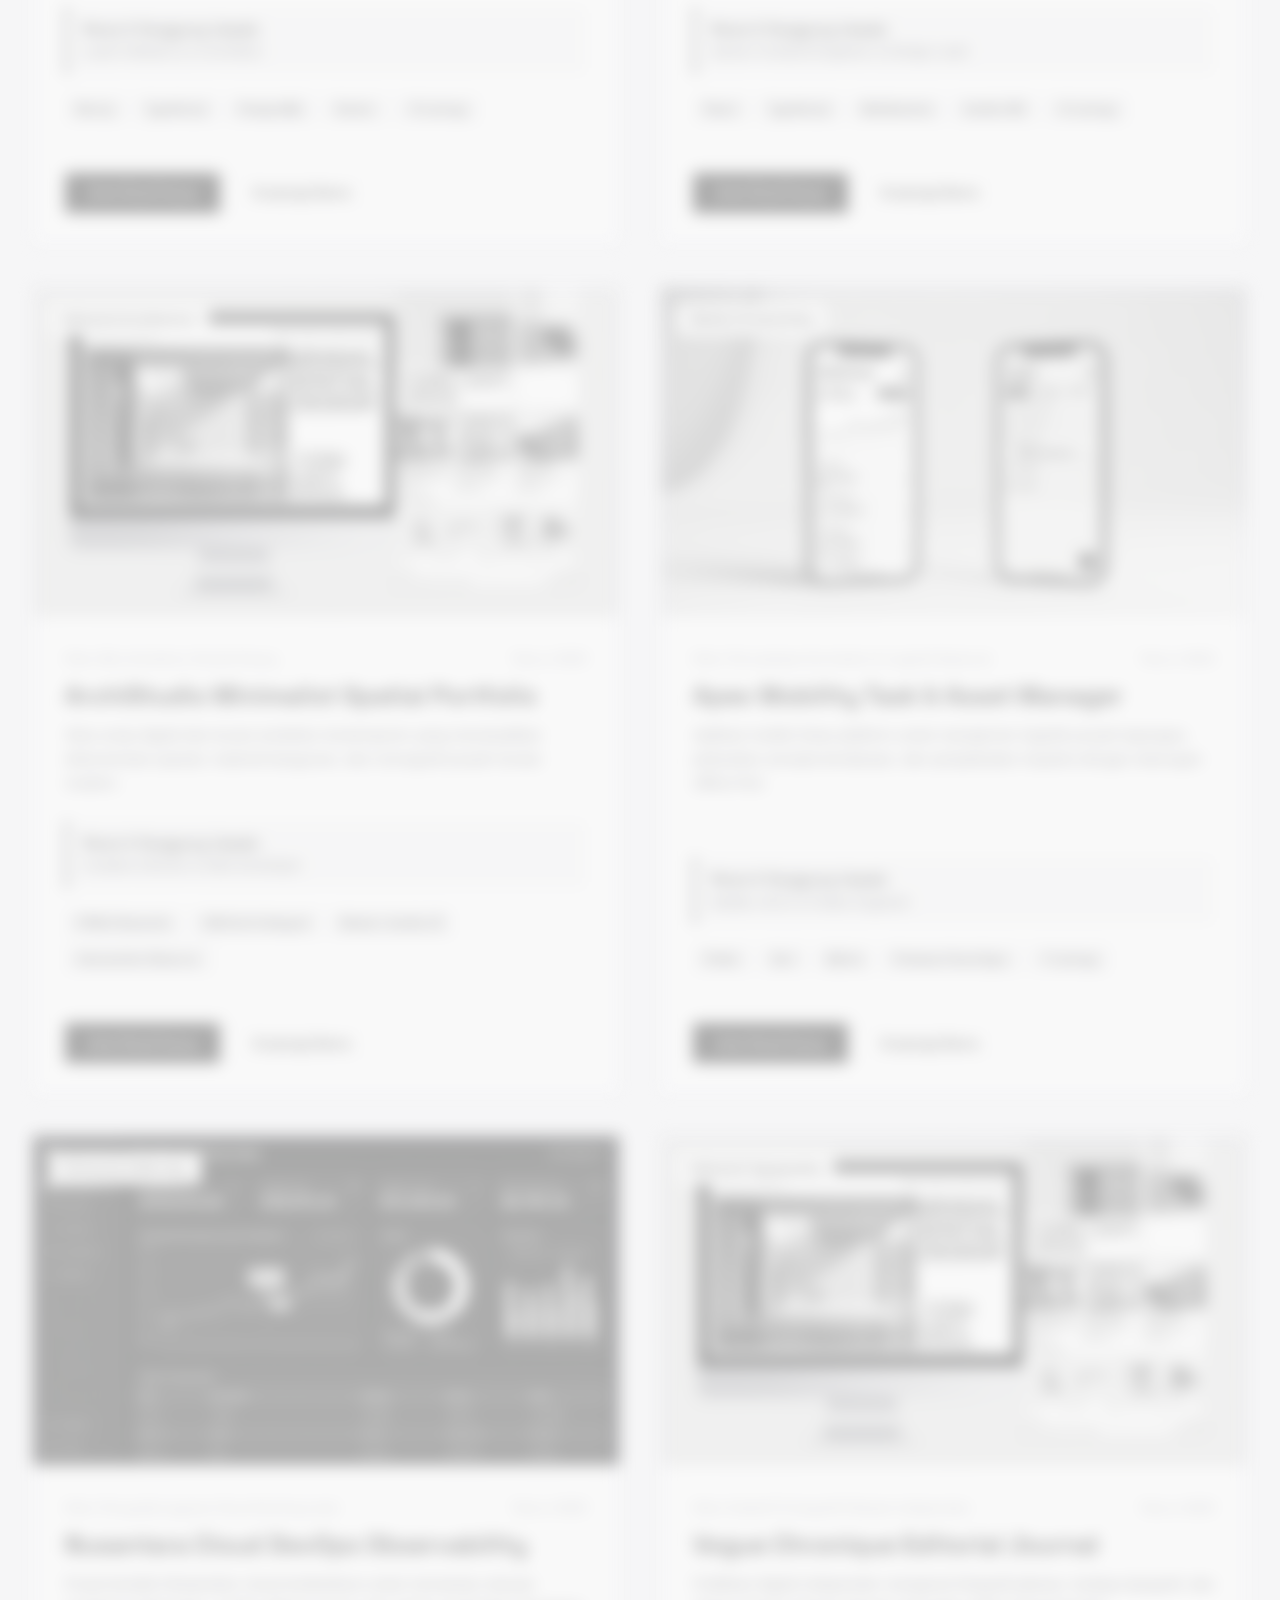
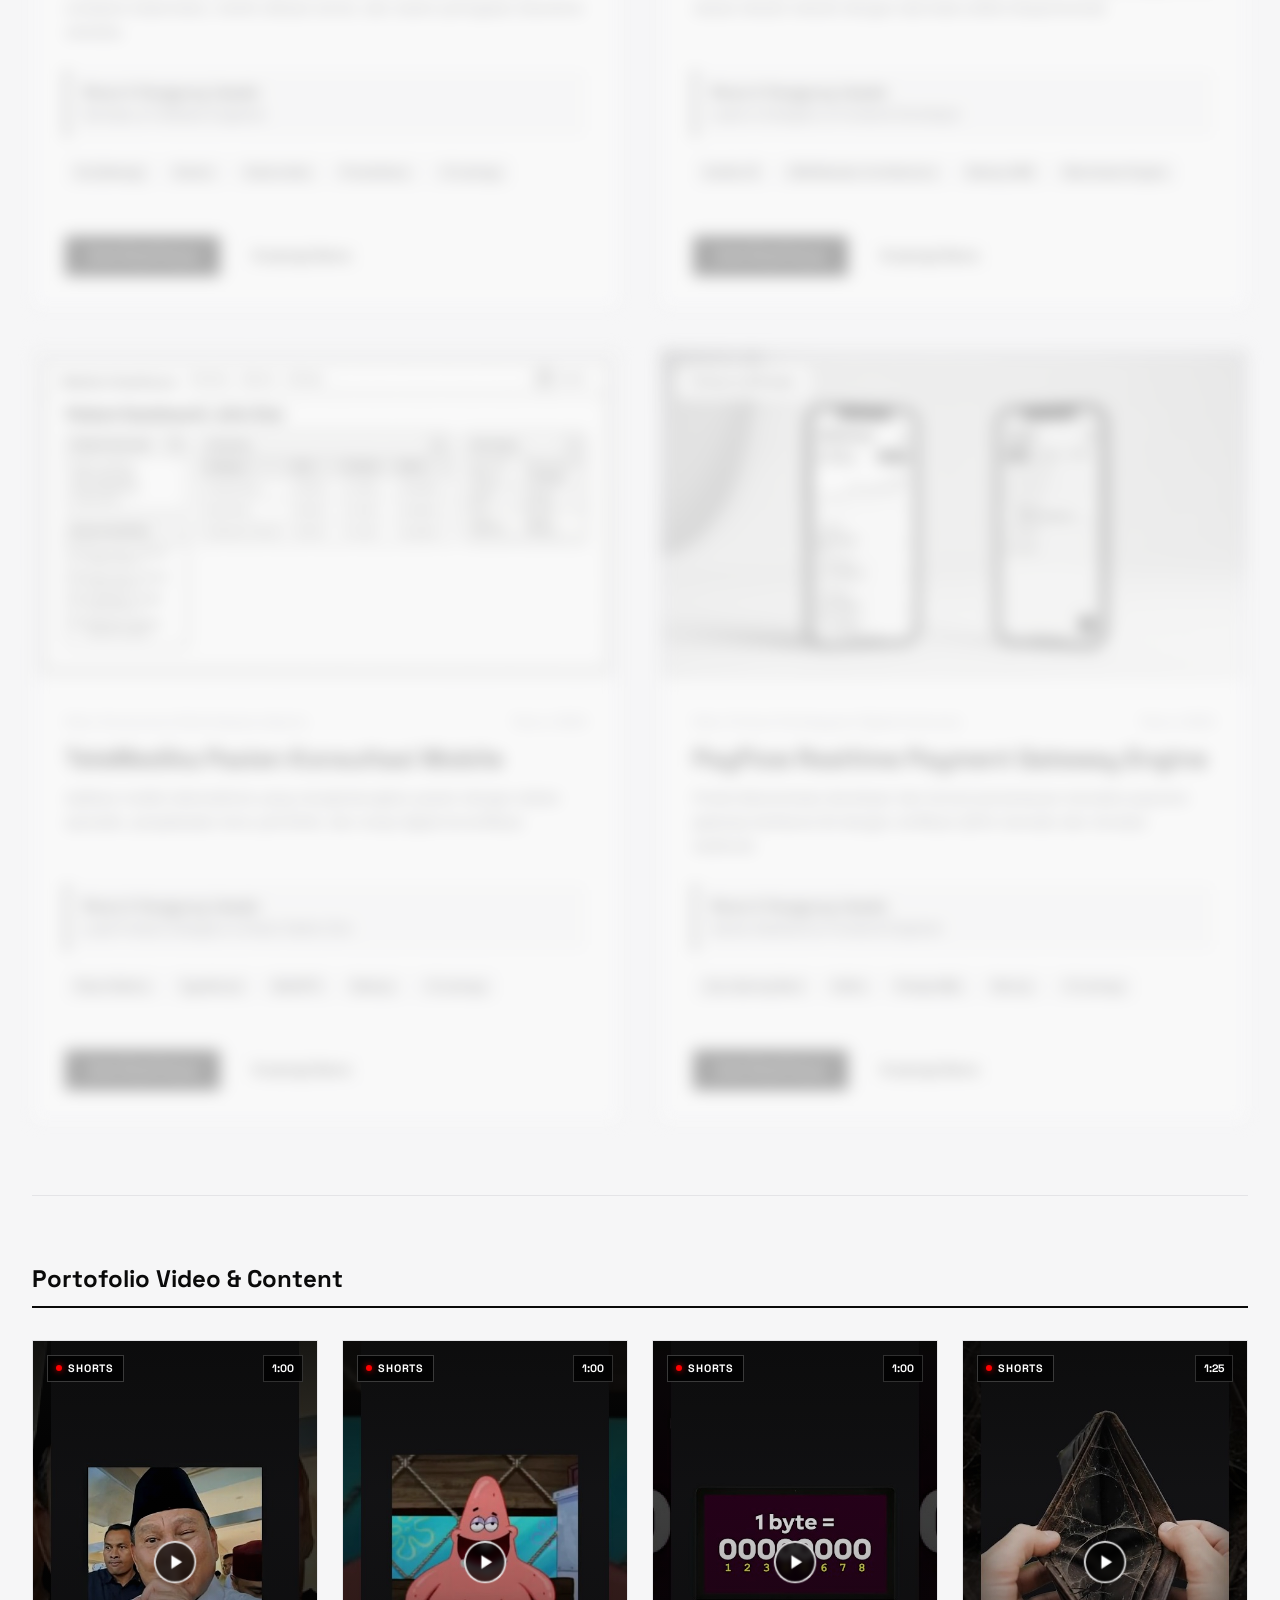
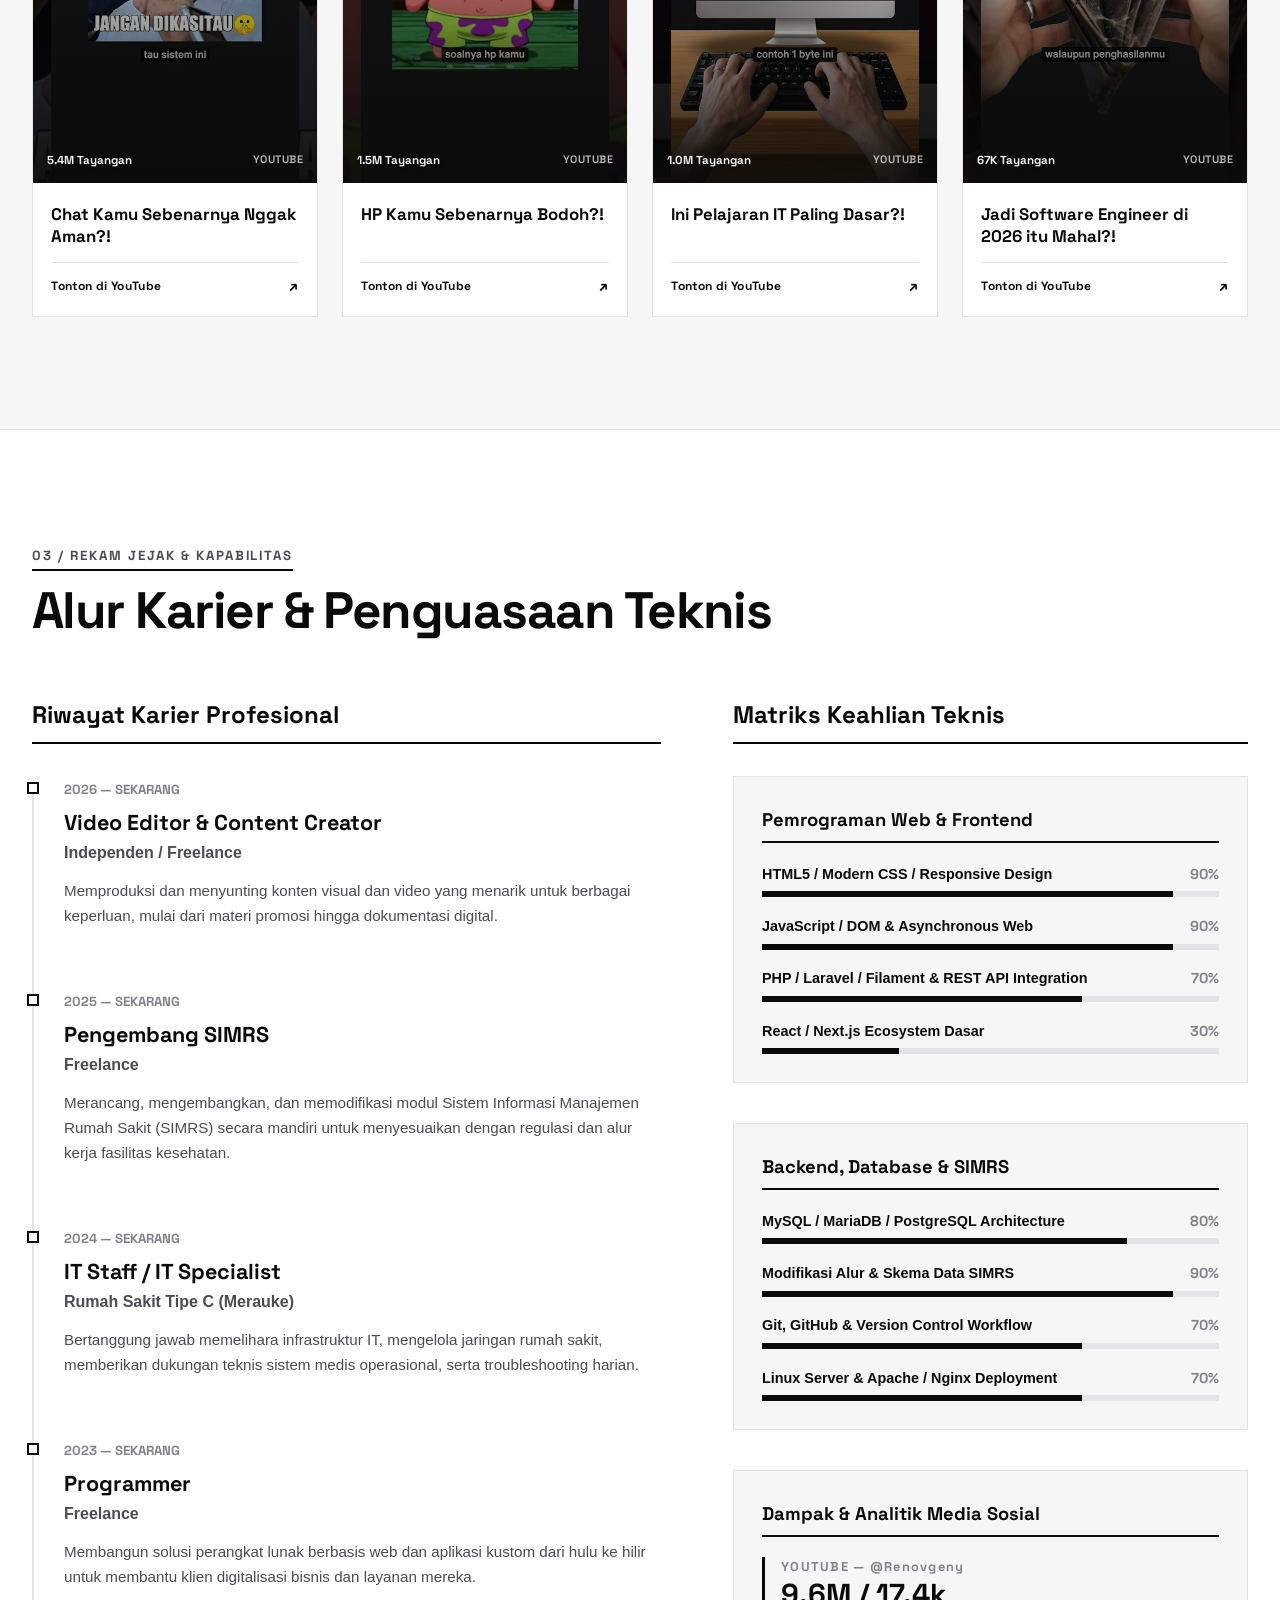
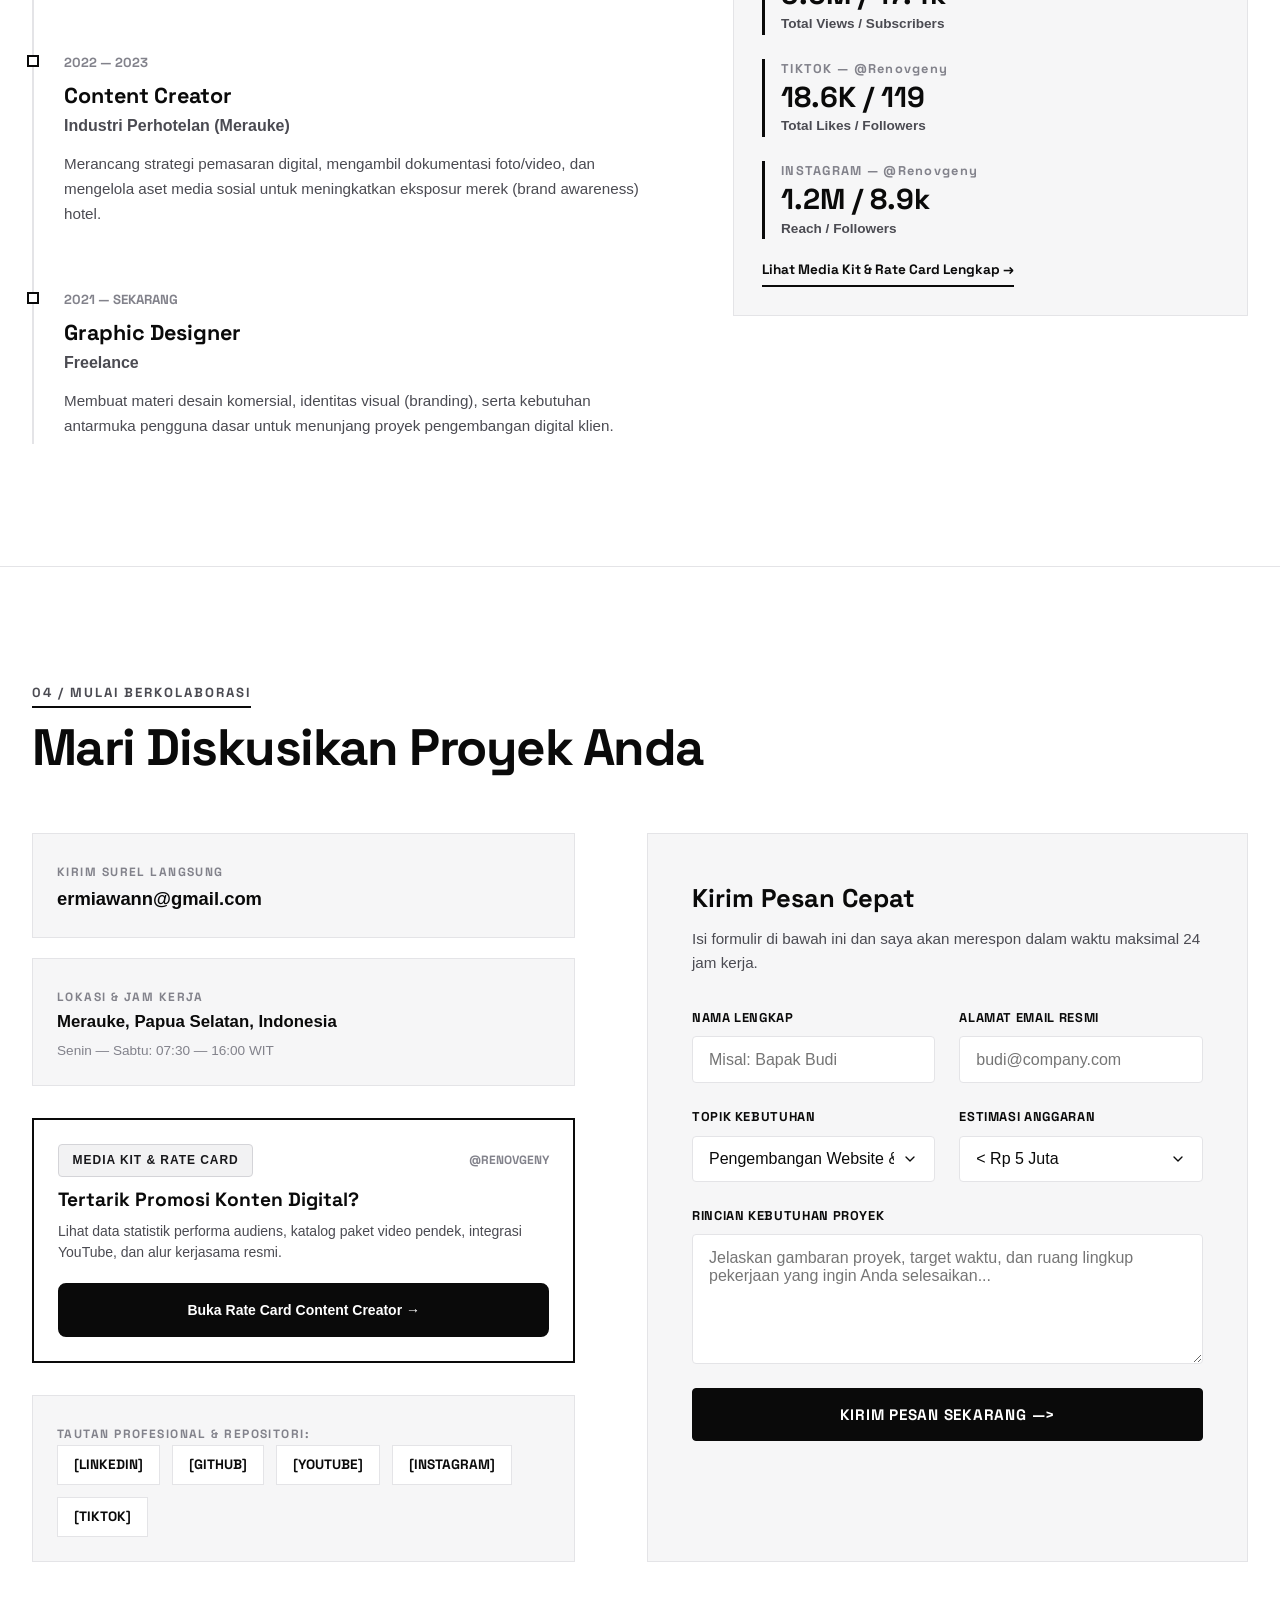
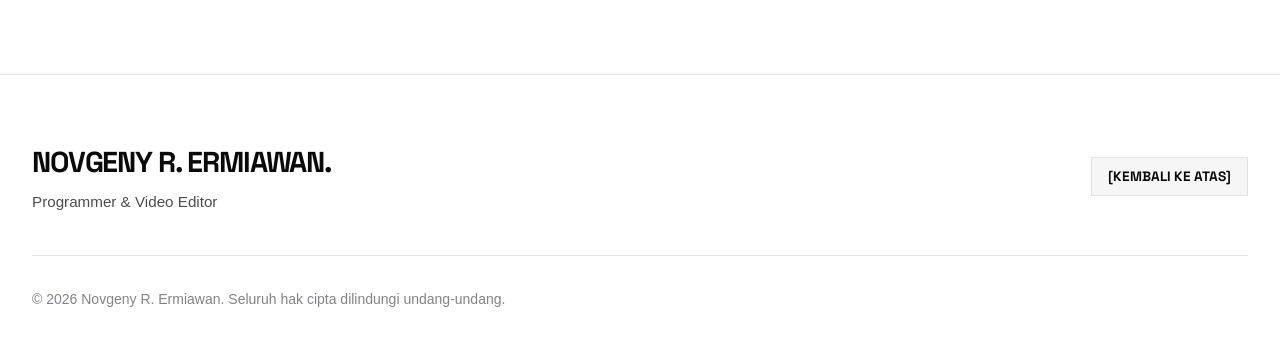
==== commit 8ea8e335: "hilangkan teks berlebih" ====
--- a/index.html
+++ b/index.html
@@ -292,11 +292,6 @@
                 <span class="wip-badge">[STATUS: DALAM PENGERJAAN]</span>
               </div>
               <h3 class="wip-title">Katalog Proyek Riil Sedang Dalam Proses Finalisasi</h3>
-              <div class="wip-meta-strip">
-                <span class="wip-meta-item">ESTIMASI RILIS: SEGERA</span>
-                <span class="wip-meta-dot">&bull;</span>
-                <span class="wip-meta-item">15+ PROYEK ENTERPRISE &amp; KREATIF</span>
-              </div>
               <div class="wip-cta-wrap">
                 <a href="#kontak" class="btn-hero-solid wip-cta-btn">
                   Konsultasikan Kebutuhan Proyek Anda &rarr;
